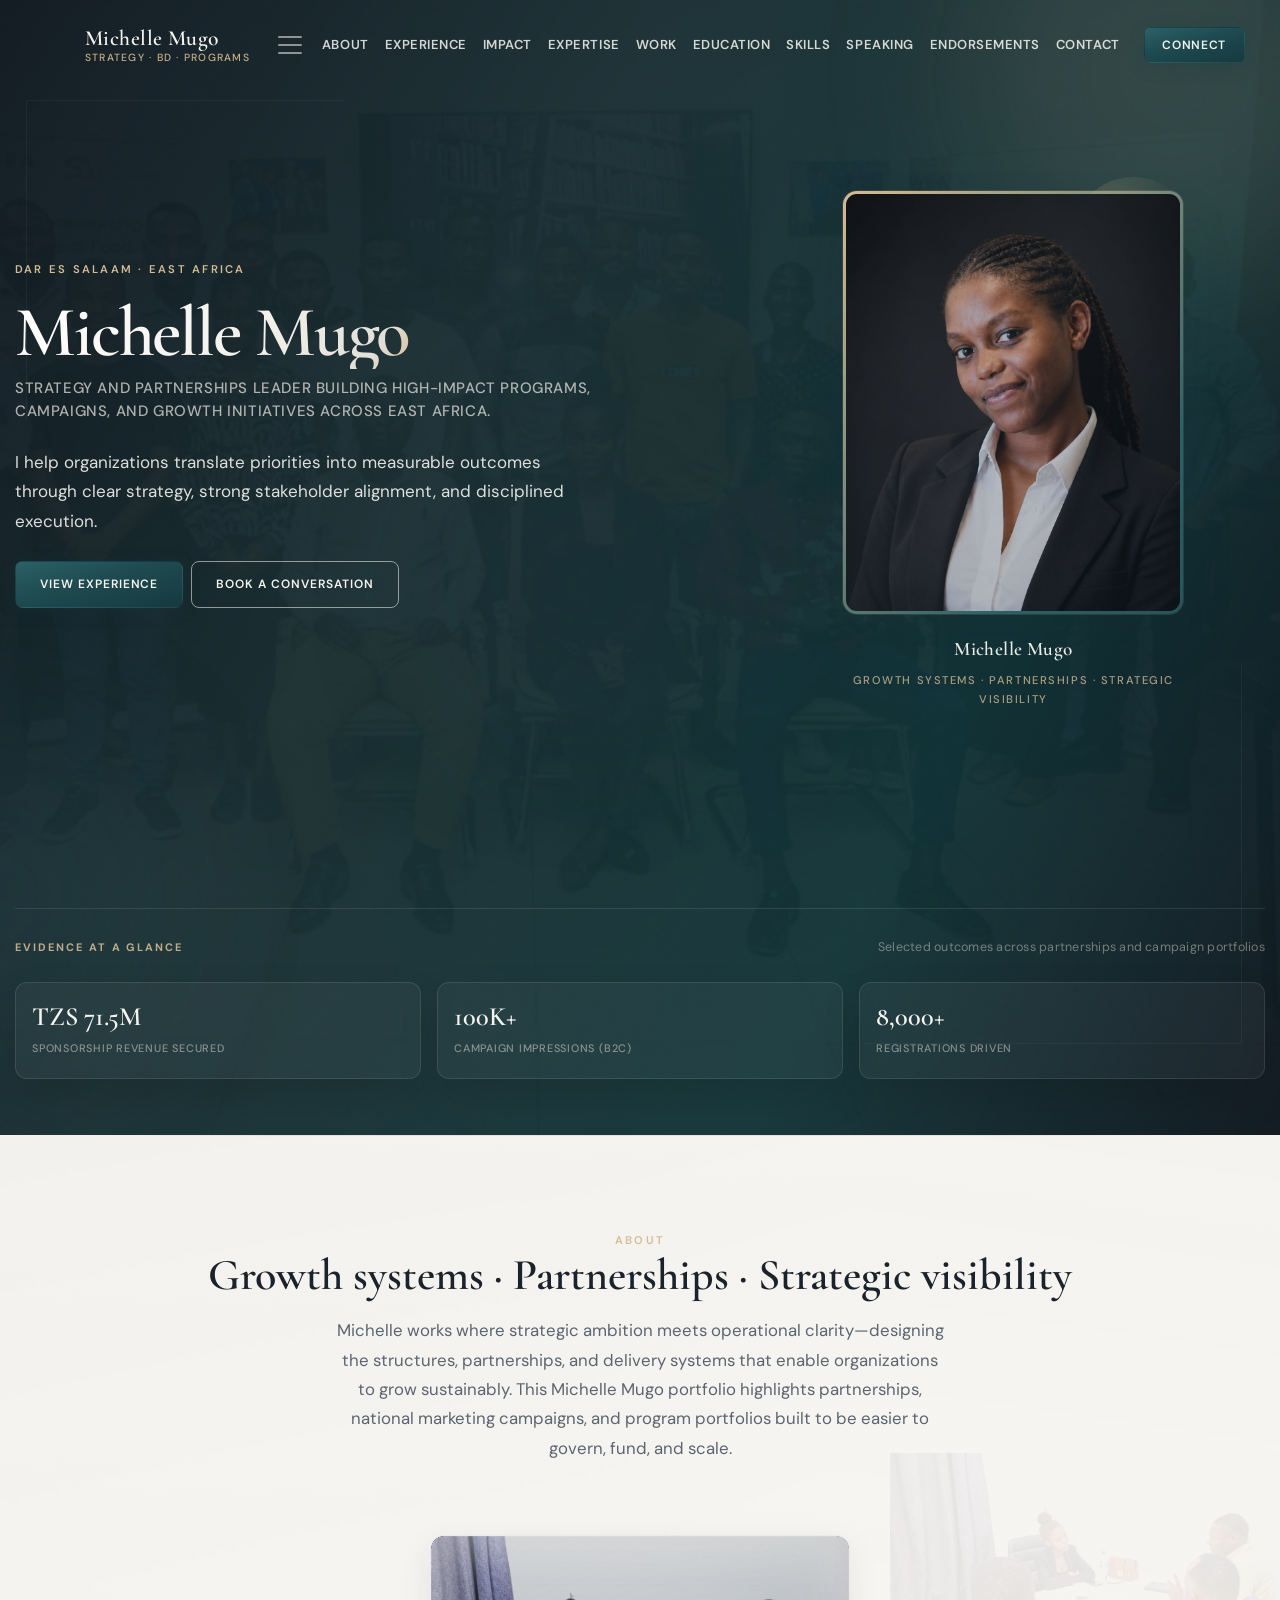
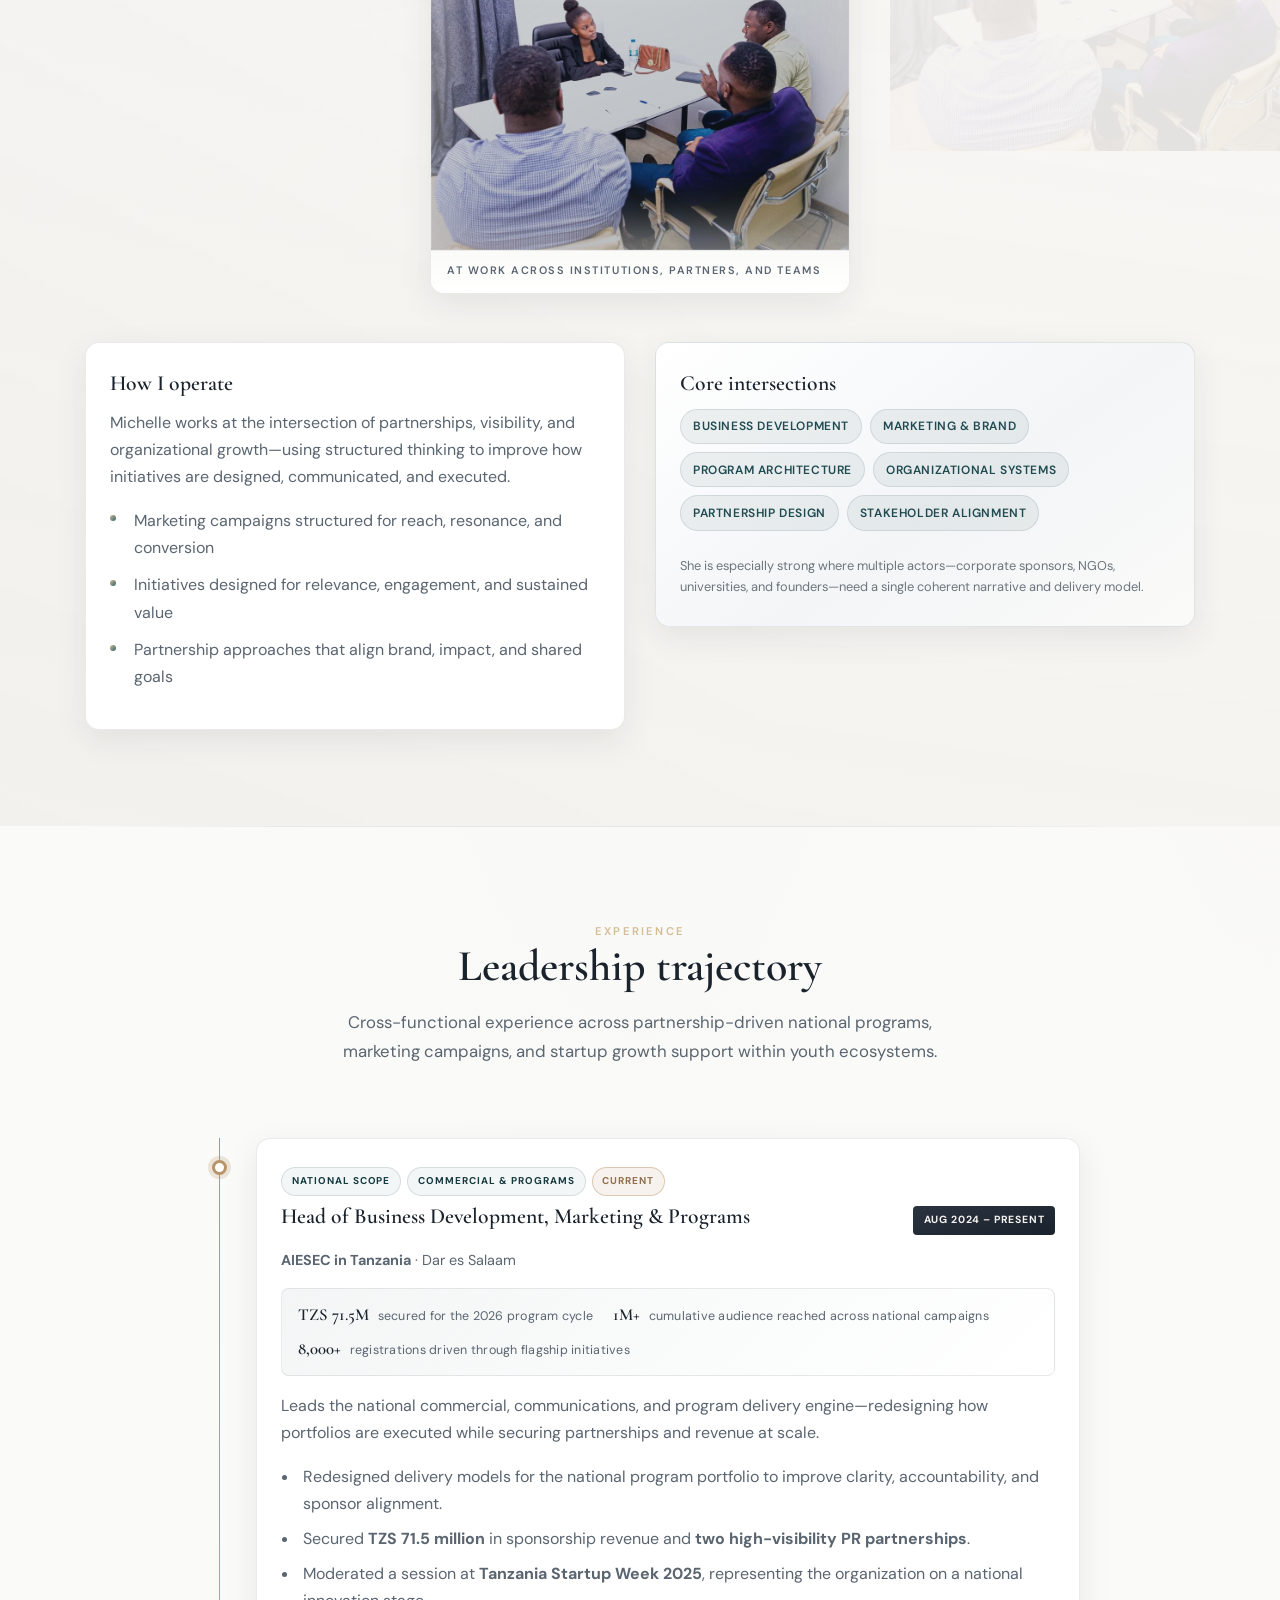
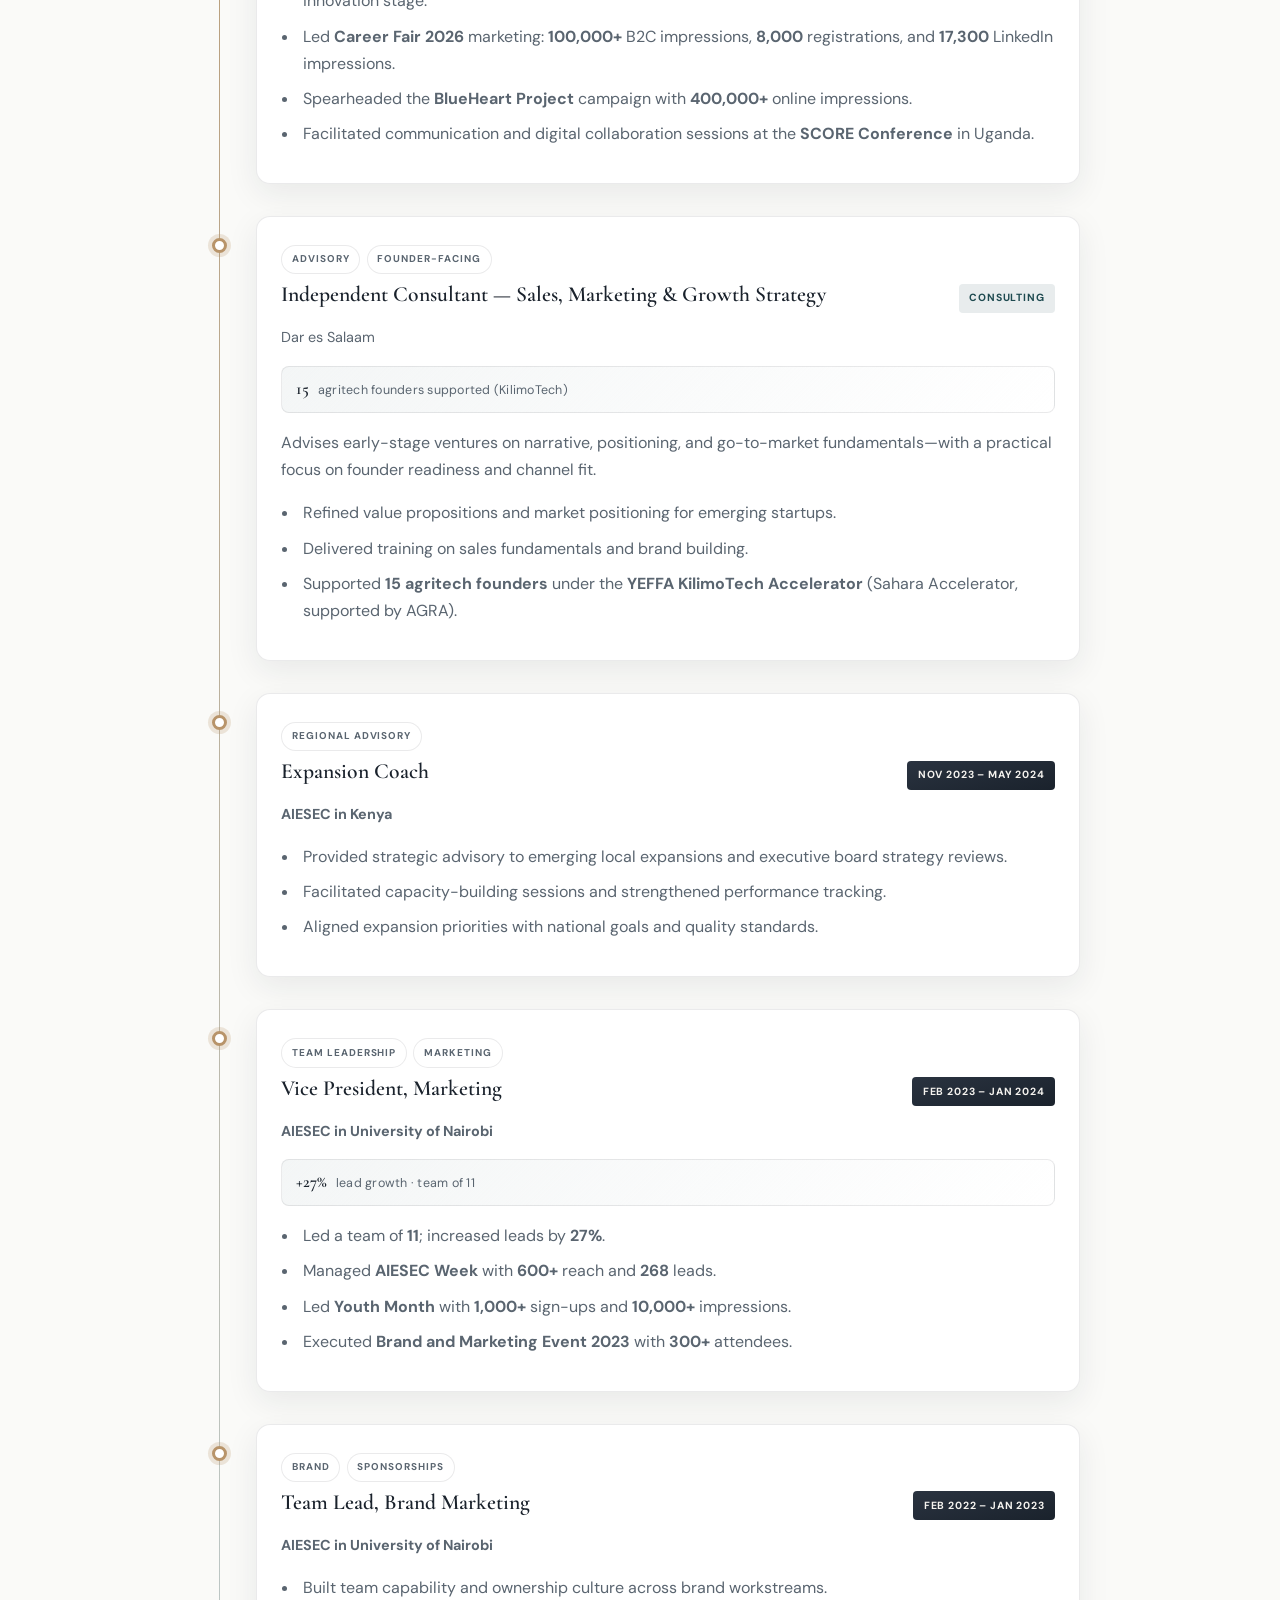
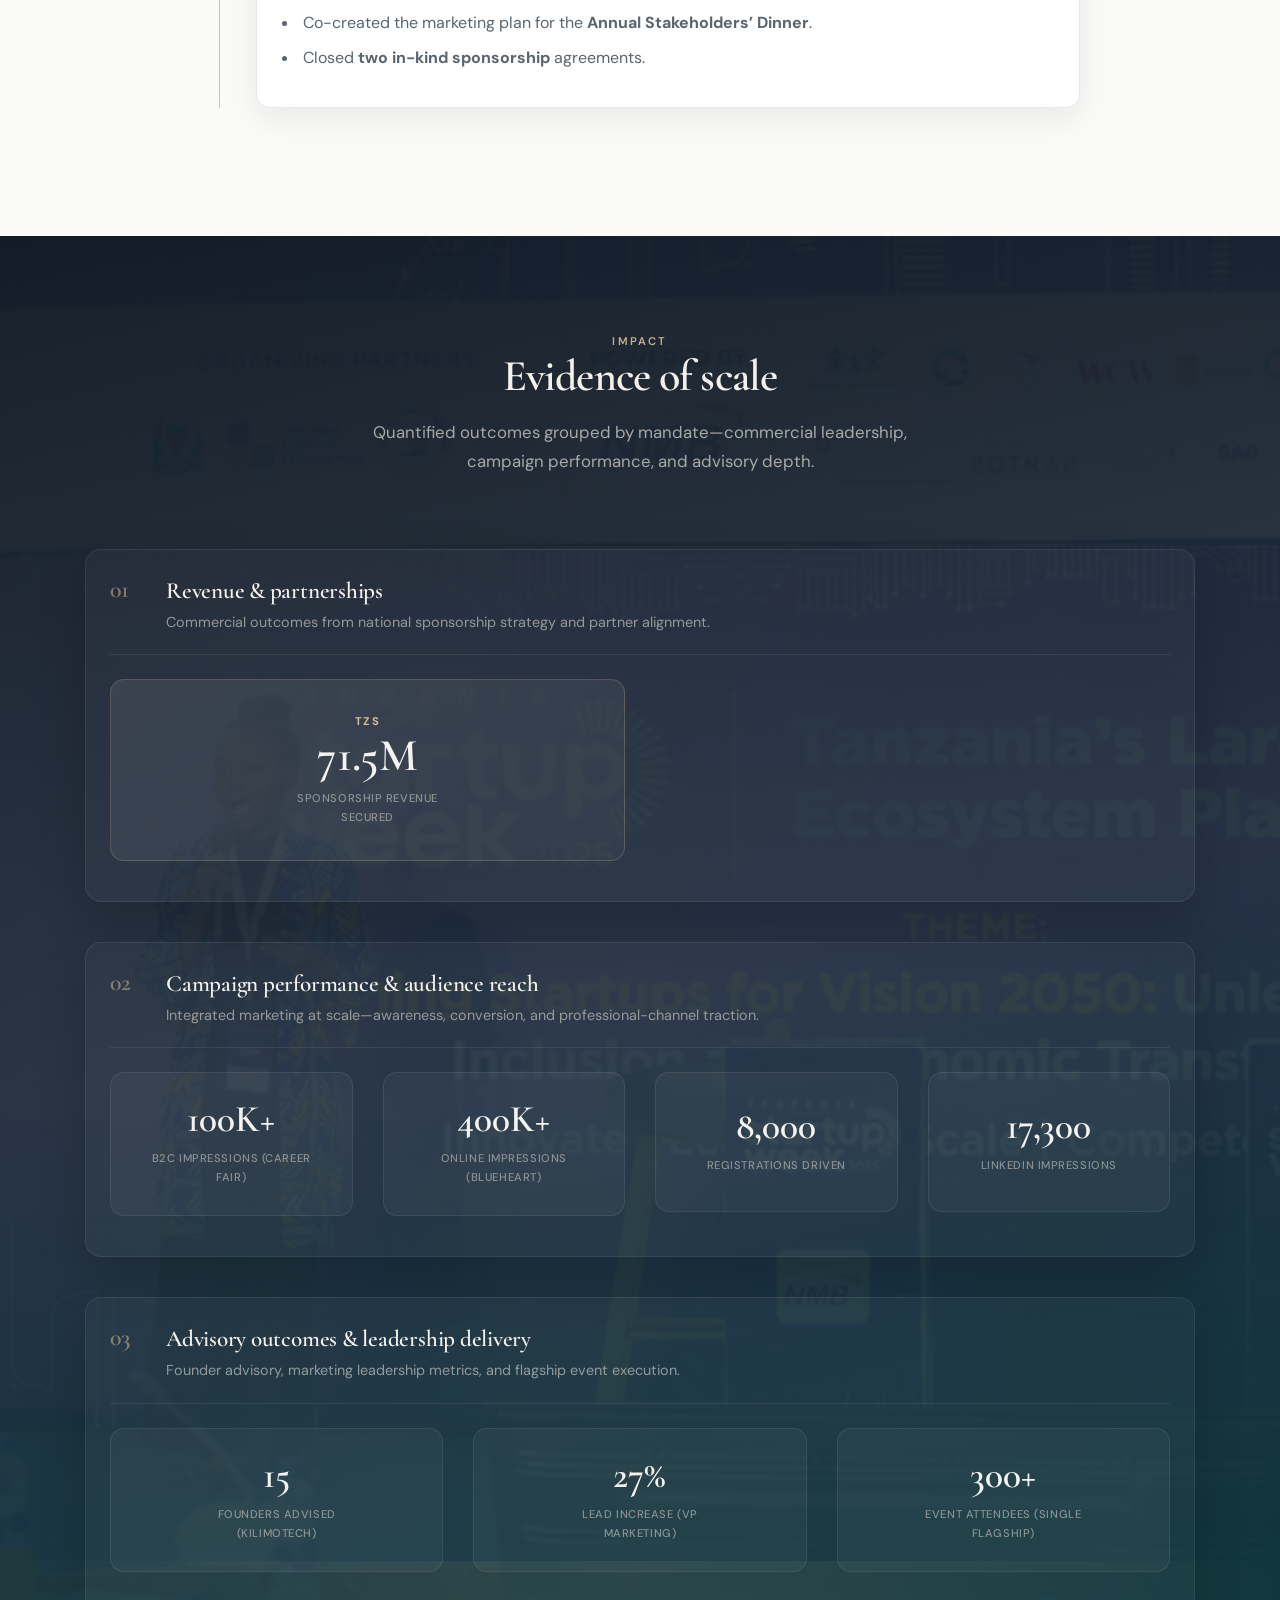
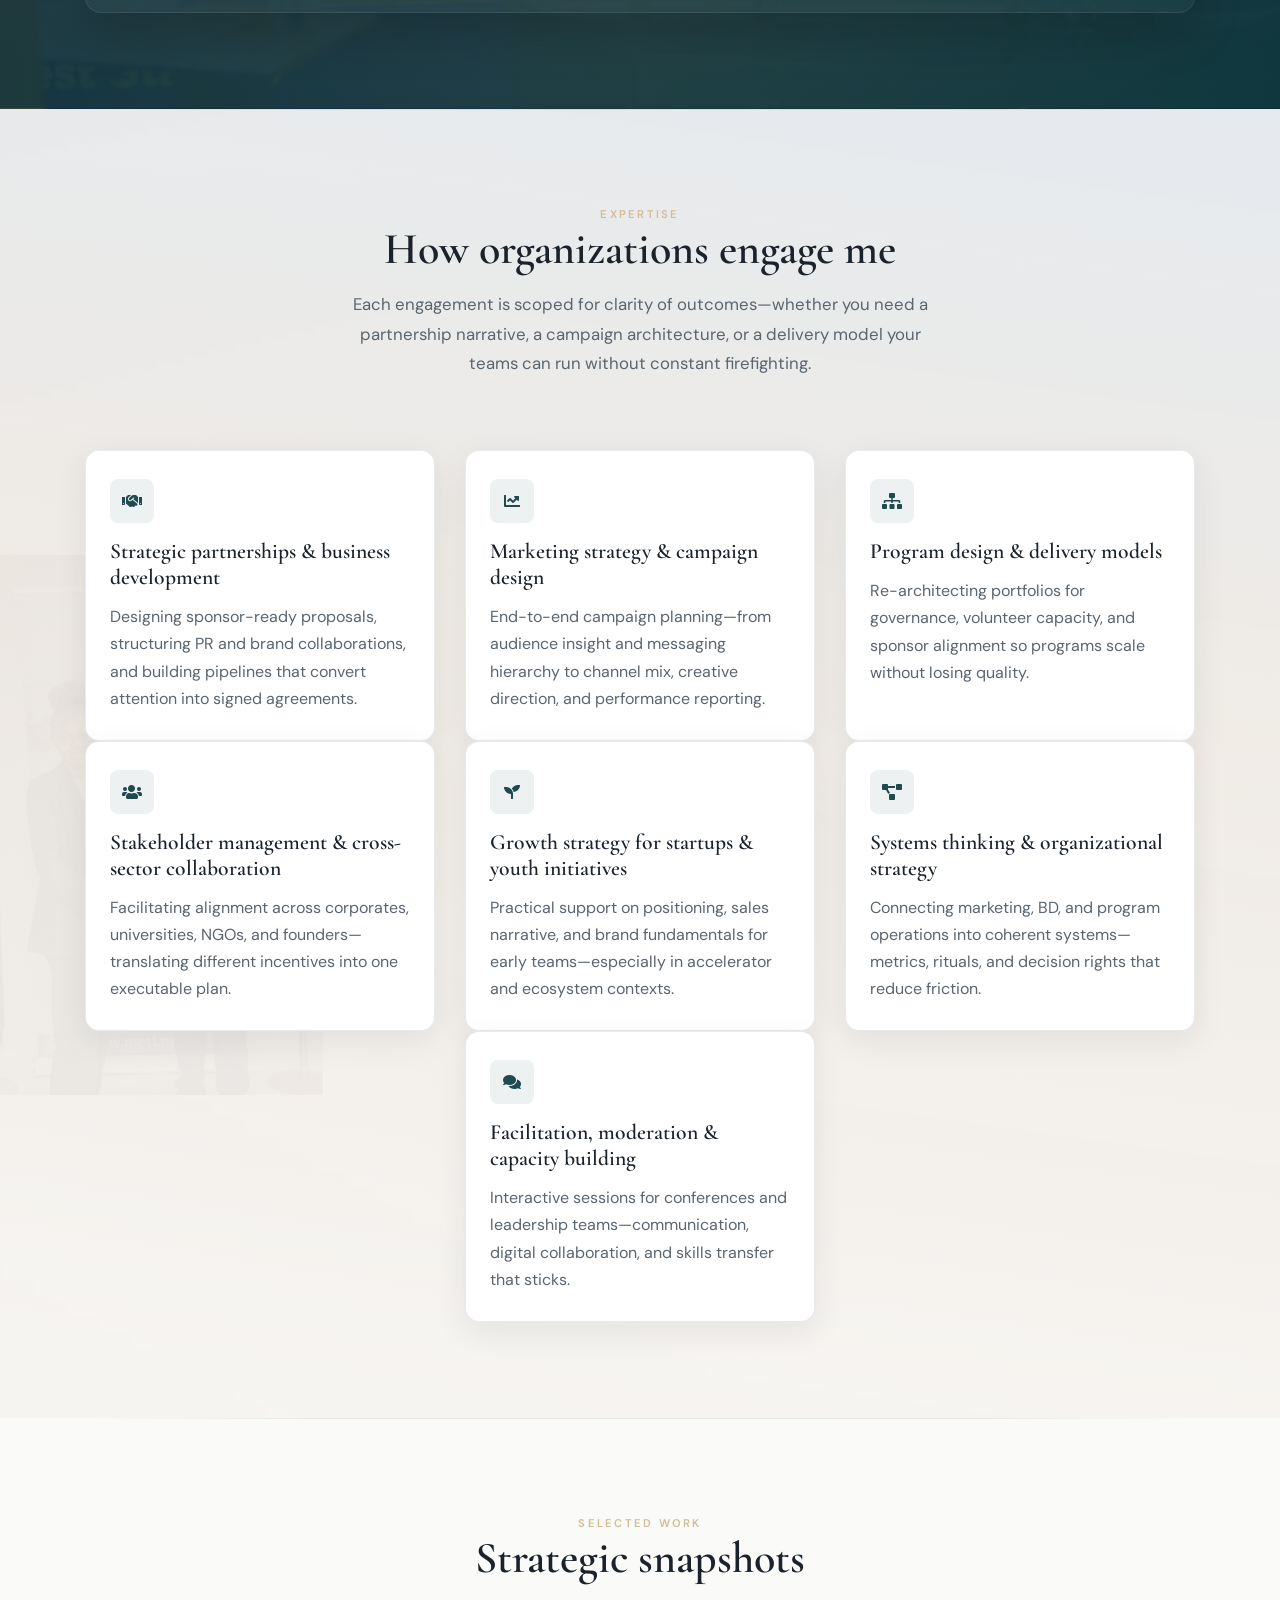
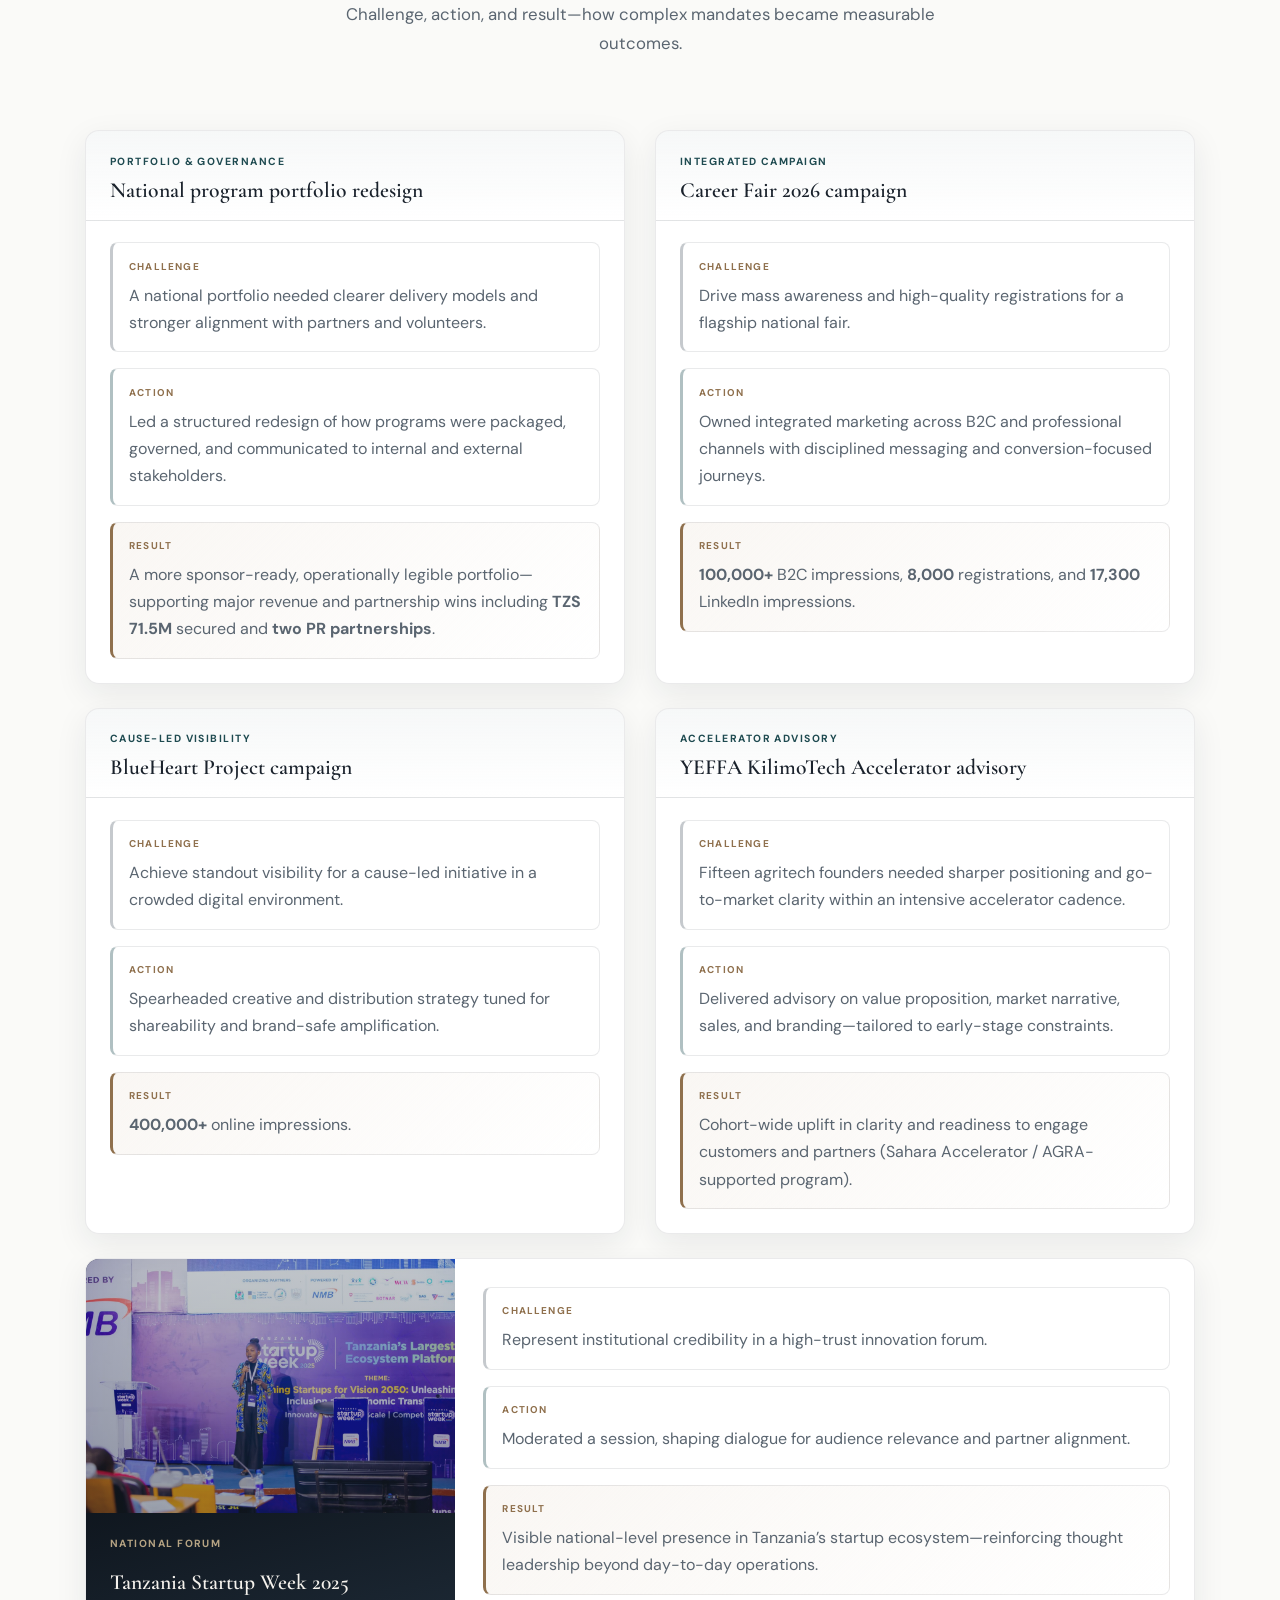
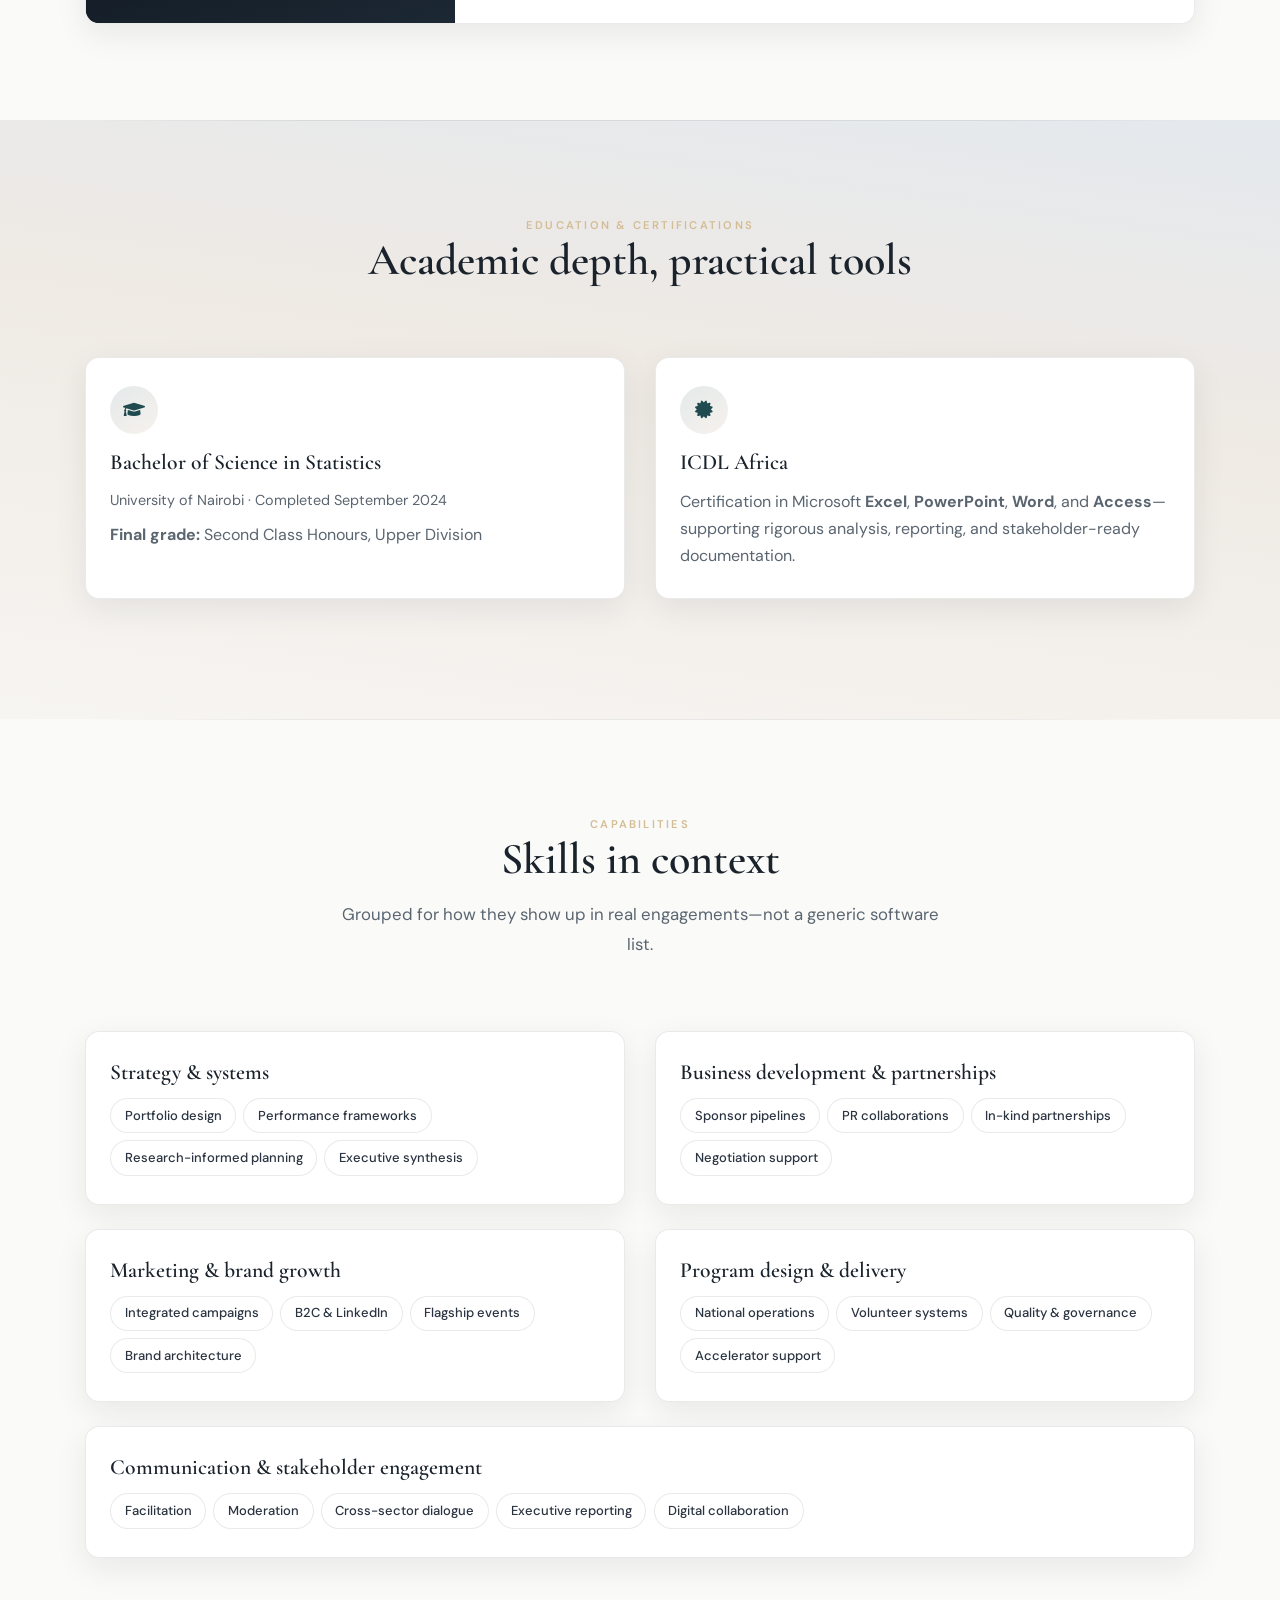
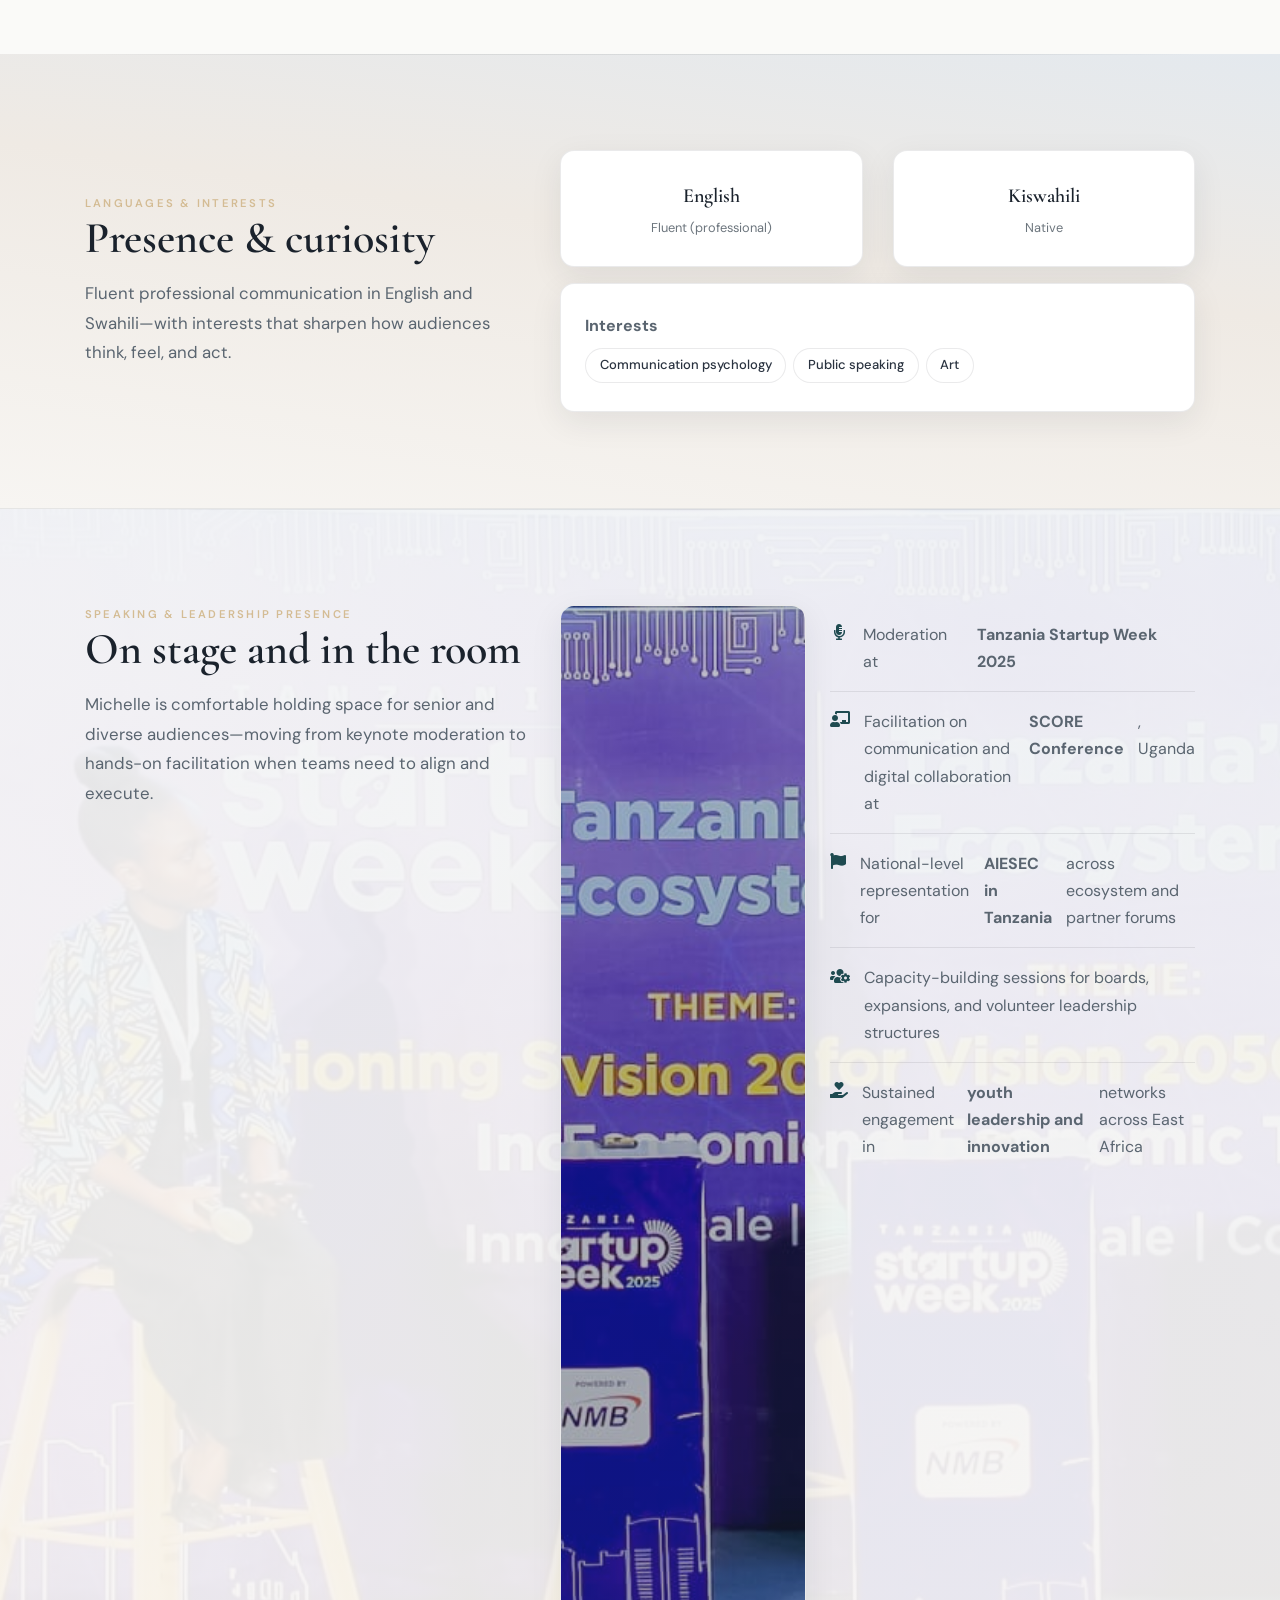
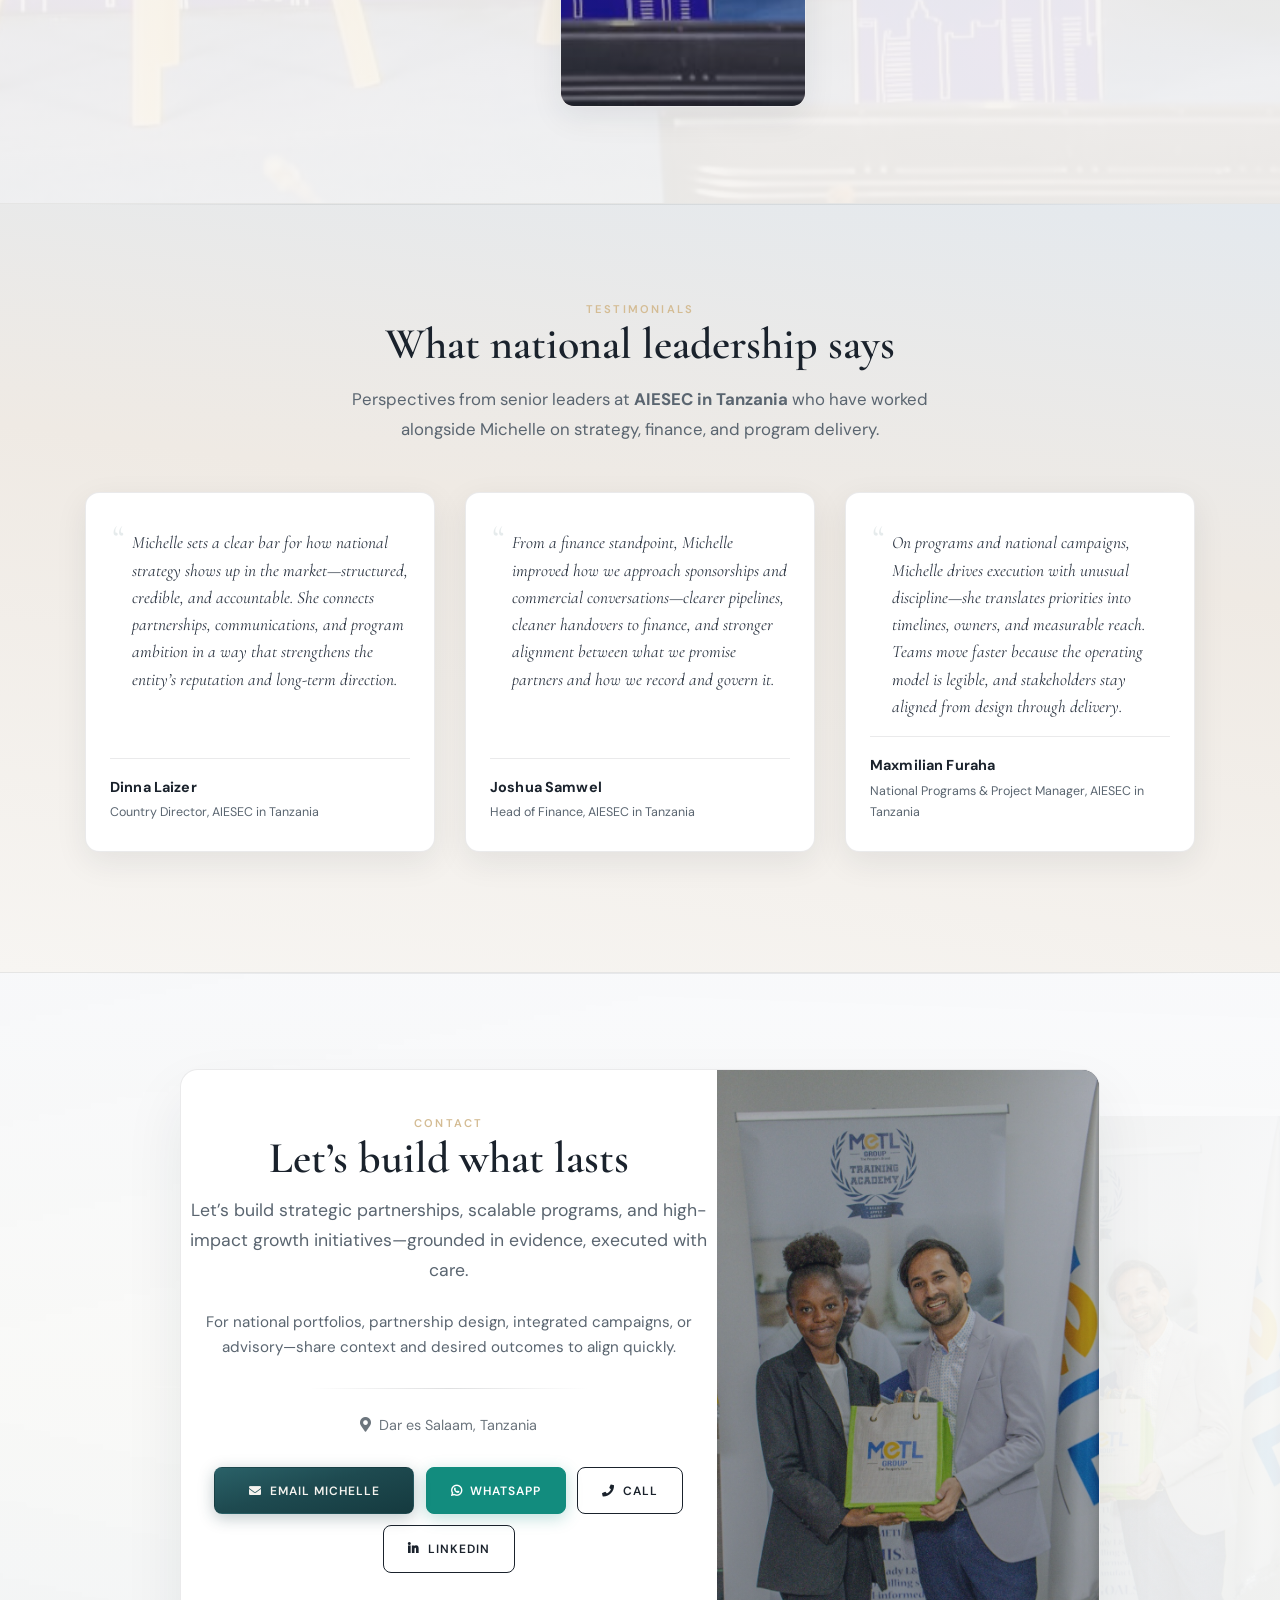
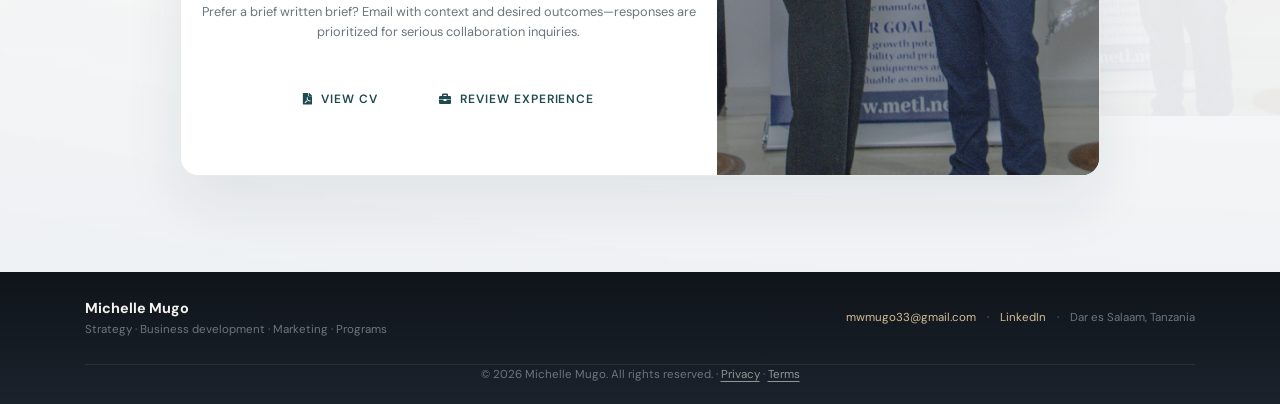
==== index.html @ c3d057e8 "READme" ====
<!DOCTYPE html>
<html lang="en">
<head>
    <meta charset="utf-8">
    <meta name="viewport" content="width=device-width, initial-scale=1, shrink-to-fit=no">
    <meta name="description" content="Michelle Mugo portfolio featuring partnerships, growth systems, and campaign leadership in East Africa, with strategic delivery, visibility, and measurable outcomes.">
    <meta name="keywords" content="Michelle Mugo portfolio, strategic partnerships, growth systems, campaign strategy, program leadership, software developer Africa, web developer portfolio">
    <meta name="author" content="Michelle Mugo">
    <link rel="canonical" href="https://michellemugo.live/">

    <meta property="og:site_name" content="Michelle Mugo Portfolio" />
    <meta property="og:title" content="Home | Michelle Mugo Portfolio" />
    <meta property="og:description" content="Michelle Mugo portfolio featuring partnerships, growth systems, and campaign leadership in East Africa, with strategic delivery, visibility, and measurable outcomes." />
    <meta property="og:image" content="https://michellemugo.live/images/mm1.png" />
    <meta property="og:url" content="https://michellemugo.live/" />
    <meta property="og:type" content="website" />
    <meta name="twitter:card" content="summary_large_image">
    <meta name="twitter:title" content="Home | Michelle Mugo Portfolio">
    <meta name="twitter:description" content="Michelle Mugo portfolio featuring partnerships, growth systems, and campaign leadership in East Africa, with strategic delivery, visibility, and measurable outcomes.">
    <meta name="twitter:image" content="https://michellemugo.live/images/mm1.png">

    <title>Home | Michelle Mugo Portfolio</title>
    <script type="application/ld+json">
        {
            "@context": "https://schema.org",
            "@type": "Person",
            "name": "Michelle Mugo",
            "jobTitle": "Head of Business Development, Marketing and Programs",
            "url": "https://michellemugo.live/",
            "sameAs": [
                "https://www.linkedin.com/in/michelle-mugo/"
            ]
        }
    </script>

    <link rel="preconnect" href="https://fonts.googleapis.com">
    <link rel="preconnect" href="https://fonts.gstatic.com" crossorigin>
    <link href="https://fonts.googleapis.com/css2?family=Cormorant+Garamond:ital,wght@0,500;0,600;0,700;1,500&family=DM+Sans:ital,wght@0,400;0,500;0,600;0,700&display=swap" rel="stylesheet">
    <link href="css/bootstrap.css" rel="stylesheet">
    <link href="css/fontawesome-all.css" rel="stylesheet">
    <link href="css/styles.css" rel="stylesheet">
    <link rel="icon" href="images/mm1.png">
</head>
<body>
    <div class="mm-scroll-progress" aria-hidden="true"><span class="mm-scroll-progress-bar"></span></div>
    <div class="mm-nav-backdrop" id="mmNavBackdrop" aria-hidden="true"></div>

    <nav class="navbar navbar-expand-lg fixed-top mm-navbar navbar-dark" id="mainNav" aria-label="Primary">
        <div class="container">
            <a class="navbar-brand mm-brand text-decoration-none page-scroll" href="#hero">
                <span class="mm-brand-name">Michelle Mugo</span>
                <span class="mm-brand-tag d-none d-md-inline">Strategy · BD · Programs</span>
            </a>
            <button class="navbar-toggler p-0 border-0" type="button" data-toggle="offcanvas" aria-controls="navbarsPortfolio" aria-expanded="false" aria-label="Toggle navigation">
                <span class="navbar-toggler-icon"></span>
            </button>
            <div class="navbar-collapse offcanvas-collapse" id="navbarsPortfolio" role="dialog" aria-modal="false" aria-label="Site menu">
                <ul class="navbar-nav ml-auto align-items-lg-center mm-nav-list">
                    <li class="nav-item"><a class="nav-link page-scroll mm-nav-link" href="#about">About</a></li>
                    <li class="nav-item"><a class="nav-link page-scroll mm-nav-link" href="#experience">Experience</a></li>
                    <li class="nav-item"><a class="nav-link page-scroll mm-nav-link" href="#impact">Impact</a></li>
                    <li class="nav-item"><a class="nav-link page-scroll mm-nav-link" href="#expertise">Expertise</a></li>
                    <li class="nav-item"><a class="nav-link page-scroll mm-nav-link" href="#cases">Work</a></li>
                    <li class="nav-item"><a class="nav-link page-scroll mm-nav-link" href="#education">Education</a></li>
                    <li class="nav-item"><a class="nav-link page-scroll mm-nav-link" href="#skills">Skills</a></li>
                    <li class="nav-item"><a class="nav-link page-scroll mm-nav-link" href="#speaking">Speaking</a></li>
                    <li class="nav-item"><a class="nav-link page-scroll mm-nav-link" href="#testimonials">Endorsements</a></li>
                    <li class="nav-item"><a class="nav-link page-scroll mm-nav-link" href="#contact">Contact</a></li>
                    <li class="nav-item d-none d-lg-block pl-lg-3">
                        <a class="btn mm-btn mm-btn-sm mm-btn-solid page-scroll" href="#contact">Connect</a>
                    </li>
                    <li class="nav-item d-lg-none mm-nav-mobile-cta">
                        <a class="btn mm-btn mm-btn-solid btn-block page-scroll mm-nav-connect-btn" href="#contact">Connect</a>
                    </li>
                </ul>
            </div>
        </div>
    </nav>

    <main>
        <!-- Hero -->
        <header id="hero" class="mm-hero">
            <div class="mm-hero-bg mm-js-hero-parallax" aria-hidden="true"></div>
            <div class="mm-hero-blobs" aria-hidden="true">
                <span class="mm-blob mm-blob-a"></span>
                <span class="mm-blob mm-blob-b"></span>
                <span class="mm-blob mm-blob-c"></span>
            </div>
            <div class="mm-hero-noise" aria-hidden="true"></div>
            <div class="mm-hero-gridline mm-hero-gridline--tl" aria-hidden="true"></div>
            <div class="mm-hero-gridline mm-hero-gridline--br" aria-hidden="true"></div>
            <div class="container position-relative mm-hero-container">
                <div class="row align-items-start align-items-lg-center min-vh-100 mm-hero-row py-4 py-lg-5">
                    <div class="col-lg-7 order-2 order-lg-1 mm-reveal">
                        <div class="mm-hero-copy">
                            <p class="mm-kicker text-uppercase mb-2 mb-md-3">Dar es Salaam · East Africa</p>
                            <h1 class="mm-display mb-2">Michelle Mugo</h1>
                            <p class="mm-hero-role mb-3 mb-md-4">Strategy and partnerships leader building high-impact programs, campaigns, and growth initiatives across East Africa.</p>
                            <p class="mm-lead mb-3 mb-md-4">I help organizations translate priorities into measurable outcomes through clear strategy, strong stakeholder alignment, and disciplined execution.</p>
                            <div class="d-flex flex-wrap mm-hero-cta mb-3 mb-md-4">
                                <a class="btn mm-btn mm-btn-solid page-scroll" href="#experience">View experience</a>
                                <a class="btn mm-btn mm-btn-outline page-scroll" href="#contact">Book a conversation</a>
                            </div>
                        </div>
                    </div>
                    <div class="col-lg-5 order-1 order-lg-2 mb-4 mb-md-5 mb-lg-0 mm-reveal">
                        <div class="mm-profile-shell mx-auto">
                            <div class="mm-profile-card mm-js-tilt">
                                <div class="mm-profile-frame">
                                    <div class="mm-profile-placeholder">
                                        <img class="mm-profile-img" src="images/mm1.png" width="800" height="1000" alt="Michelle Mugo portrait for portfolio homepage" loading="lazy" decoding="async" fetchpriority="high">
                                    </div>
                                </div>
                                <div class="mm-profile-caption">
                                    <span class="mm-profile-caption-name">Michelle Mugo</span>
                                    <span class="mm-profile-caption-meta">Growth systems · Partnerships · Strategic visibility</span>
                                </div>
                            </div>
                        </div>
                    </div>
                </div>
                <div class="mm-hero-ledger mm-reveal pb-4 pb-md-5">
                    <div class="mm-hero-ledger-head">
                        <span class="mm-hero-ledger-kicker">Evidence at a glance</span>
                        <span class="mm-hero-ledger-note mm-hero-ledger-note--short d-md-none">Selected national outcomes</span>
                        <span class="mm-hero-ledger-note d-none d-md-inline">Selected outcomes across partnerships and campaign portfolios</span>
                    </div>
                    <div class="row mm-credibility">
                        <div class="col-12 col-sm-6 col-lg-4 mm-cred-item">
                            <div class="mm-cred-tile">
                                <span class="mm-cred-value">TZS 71.5M</span>
                                <span class="mm-cred-label">Sponsorship revenue secured</span>
                            </div>
                        </div>
                        <div class="col-12 col-sm-6 col-lg-4 mm-cred-item">
                            <div class="mm-cred-tile">
                                <span class="mm-cred-value">100K+</span>
                                <span class="mm-cred-label">Campaign impressions (B2C)</span>
                            </div>
                        </div>
                        <div class="col-12 col-sm-6 col-lg-4 mm-cred-item">
                            <div class="mm-cred-tile">
                                <span class="mm-cred-value">8,000+</span>
                                <span class="mm-cred-label">Registrations driven</span>
                            </div>
                        </div>
                    </div>
                </div>
            </div>
        </header>

        <!-- About -->
        <section id="about" class="mm-section mm-section-alt" aria-labelledby="about-heading">
            <div class="container">
                <div class="row justify-content-center">
                    <div class="col-lg-10 text-center mm-section-head mm-reveal">
                        <p class="mm-kicker">About</p>
                        <h2 id="about-heading" class="mm-heading">Growth systems · Partnerships · Strategic visibility</h2>
                        <p class="mm-subhead mx-auto">Michelle works where strategic ambition meets operational clarity—designing the structures, partnerships, and delivery systems that enable organizations to grow sustainably. This Michelle Mugo portfolio highlights partnerships, national marketing campaigns, and program portfolios built to be easier to govern, fund, and scale.</p>
                    </div>
                </div>
                <div class="row justify-content-center mt-4 mt-lg-5 mm-reveal">
                    <div class="col-lg-10">
                        <figure class="mm-about-photo mm-card">
                            <div class="mm-about-photo-inner">
                                <img class="mm-about-photo-img" src="images/2.jpeg" width="900" height="675" alt="Michelle Mugo in a professional setting" loading="lazy" decoding="async">
                            </div>
                            <figcaption class="mm-about-photo-cap">At work across institutions, partners, and teams</figcaption>
                        </figure>
                    </div>
                </div>
                <div class="row mt-5 align-items-start mm-stagger">
                    <div class="col-lg-6 mm-reveal">
                        <div class="mm-card mm-card-pad h-100">
                            <h3 class="mm-h3">How I operate</h3>
                            <p class="mb-3">Michelle works at the intersection of partnerships, visibility, and organizational growth—using structured thinking to improve how initiatives are designed, communicated, and executed.</p>
                            <ul class="mm-list-check list-unstyled mb-0">
                                <li>Marketing campaigns structured for reach, resonance, and conversion</li>
                                <li>Initiatives designed for relevance, engagement, and sustained value</li>
                                <li>Partnership approaches that align brand, impact, and shared goals</li>
                            </ul>
                        </div>
                    </div>
                    <div class="col-lg-6 mm-reveal">
                        <div class="mm-card mm-card-pad h-100 mm-card-accent">
                            <h3 class="mm-h3">Core intersections</h3>
                            <div class="mm-pill-grid">
                                <span class="mm-pill">Business development</span>
                                <span class="mm-pill">Marketing &amp; brand</span>
                                <span class="mm-pill">Program architecture</span>
                                <span class="mm-pill">Organizational systems</span>
                                <span class="mm-pill">Partnership design</span>
                                <span class="mm-pill">Stakeholder alignment</span>
                            </div>
                            <p class="mb-0 mt-4 small text-muted">She is especially strong where multiple actors—corporate sponsors, NGOs, universities, and founders—need a single coherent narrative and delivery model.</p>
                        </div>
                    </div>
                </div>
            </div>
        </section>

        <!-- Experience -->
        <section id="experience" class="mm-section" aria-labelledby="exp-heading">
            <div class="container">
                <div class="row justify-content-center">
                    <div class="col-lg-10 text-center mm-section-head mm-reveal">
                        <p class="mm-kicker">Experience</p>
                        <h2 id="exp-heading" class="mm-heading">Leadership trajectory</h2>
                        <p class="mm-subhead mx-auto">Cross-functional experience across partnership-driven national programs, marketing campaigns, and startup growth support within youth ecosystems.</p>
                    </div>
                </div>
                <div class="mm-timeline mm-stagger mm-timeline-stagger mt-5">
                    <article class="mm-timeline-item mm-reveal">
                        <div class="mm-timeline-marker" aria-hidden="true"></div>
                        <div class="mm-timeline-card mm-card mm-card-pad mm-card-shine mm-js-tilt-card">
                            <div class="mm-role-tags mb-2">
                                <span class="mm-role-tag">National scope</span>
                                <span class="mm-role-tag">Commercial &amp; programs</span>
                                <span class="mm-role-tag mm-role-tag--accent">Current</span>
                            </div>
                            <div class="d-flex flex-wrap justify-content-between align-items-baseline mm-flex-gaps mb-2">
                                <h3 class="mm-h3 mb-0">Head of Business Development, Marketing &amp; Programs</h3>
                                <span class="mm-badge">Aug 2024 – Present</span>
                            </div>
                            <p class="mm-role-meta mb-3"><strong>AIESEC in Tanzania</strong> · Dar es Salaam</p>
                            <ul class="list-unstyled mm-outcome-strip mb-3" aria-label="Highlighted outcomes for this role">
                                <li><span class="mm-outcome-strip-val">TZS 71.5M</span> <span class="mm-outcome-strip-lbl">secured for the 2026 program cycle</span></li>
                                <li><span class="mm-outcome-strip-val">1M+</span> <span class="mm-outcome-strip-lbl">cumulative audience reached across national campaigns</span></li>
                                <li><span class="mm-outcome-strip-val">8,000+</span> <span class="mm-outcome-strip-lbl">registrations driven through flagship initiatives</span></li>
                            </ul>
                            <p class="mb-3">Leads the national commercial, communications, and program delivery engine—redesigning how portfolios are executed while securing partnerships and revenue at scale.</p>
                            <ul class="mm-list mb-0">
                                <li>Redesigned delivery models for the national program portfolio to improve clarity, accountability, and sponsor alignment.</li>
                                <li>Secured <strong>TZS 71.5 million</strong> in sponsorship revenue and <strong>two high-visibility PR partnerships</strong>.</li>
                                <li>Moderated a session at <strong>Tanzania Startup Week 2025</strong>, representing the organization on a national innovation stage.</li>
                                <li>Led <strong>Career Fair 2026</strong> marketing: <strong>100,000+</strong> B2C impressions, <strong>8,000</strong> registrations, and <strong>17,300</strong> LinkedIn impressions.</li>
                                <li>Spearheaded the <strong>BlueHeart Project</strong> campaign with <strong>400,000+</strong> online impressions.</li>
                                <li>Facilitated communication and digital collaboration sessions at the <strong>SCORE Conference</strong> in Uganda.</li>
                            </ul>
                        </div>
                    </article>
                    <article class="mm-timeline-item mm-reveal">
                        <div class="mm-timeline-marker" aria-hidden="true"></div>
                        <div class="mm-timeline-card mm-card mm-card-pad mm-card-shine mm-js-tilt-card">
                            <div class="mm-role-tags mb-2">
                                <span class="mm-role-tag mm-role-tag--soft">Advisory</span>
                                <span class="mm-role-tag mm-role-tag--soft">Founder-facing</span>
                            </div>
                            <div class="d-flex flex-wrap justify-content-between align-items-baseline mm-flex-gaps mb-2">
                                <h3 class="mm-h3 mb-0">Independent Consultant — Sales, Marketing &amp; Growth Strategy</h3>
                                <span class="mm-badge mm-badge-soft">Consulting</span>
                            </div>
                            <p class="mm-role-meta mb-3">Dar es Salaam</p>
                            <ul class="list-unstyled mm-outcome-strip mm-outcome-strip--compact mb-3" aria-label="Highlighted outcomes for this role">
                                <li><span class="mm-outcome-strip-val">15</span> <span class="mm-outcome-strip-lbl">agritech founders supported (KilimoTech)</span></li>
                            </ul>
                            <p class="mb-3">Advises early-stage ventures on narrative, positioning, and go-to-market fundamentals—with a practical focus on founder readiness and channel fit.</p>
                            <ul class="mm-list mb-0">
                                <li>Refined value propositions and market positioning for emerging startups.</li>
                                <li>Delivered training on sales fundamentals and brand building.</li>
                                <li>Supported <strong>15 agritech founders</strong> under the <strong>YEFFA KilimoTech Accelerator</strong> (Sahara Accelerator, supported by AGRA).</li>
                            </ul>
                        </div>
                    </article>
                    <article class="mm-timeline-item mm-reveal">
                        <div class="mm-timeline-marker" aria-hidden="true"></div>
                        <div class="mm-timeline-card mm-card mm-card-pad mm-card-shine mm-js-tilt-card">
                            <div class="mm-role-tags mb-2">
                                <span class="mm-role-tag mm-role-tag--soft">Regional advisory</span>
                            </div>
                            <div class="d-flex flex-wrap justify-content-between align-items-baseline mm-flex-gaps mb-2">
                                <h3 class="mm-h3 mb-0">Expansion Coach</h3>
                                <span class="mm-badge">Nov 2023 – May 2024</span>
                            </div>
                            <p class="mm-role-meta mb-3"><strong>AIESEC in Kenya</strong></p>
                            <ul class="mm-list mb-0">
                                <li>Provided strategic advisory to emerging local expansions and executive board strategy reviews.</li>
                                <li>Facilitated capacity-building sessions and strengthened performance tracking.</li>
                                <li>Aligned expansion priorities with national goals and quality standards.</li>
                            </ul>
                        </div>
                    </article>
                    <article class="mm-timeline-item mm-reveal">
                        <div class="mm-timeline-marker" aria-hidden="true"></div>
                        <div class="mm-timeline-card mm-card mm-card-pad mm-card-shine mm-js-tilt-card">
                            <div class="mm-role-tags mb-2">
                                <span class="mm-role-tag mm-role-tag--soft">Team leadership</span>
                                <span class="mm-role-tag mm-role-tag--soft">Marketing</span>
                            </div>
                            <div class="d-flex flex-wrap justify-content-between align-items-baseline mm-flex-gaps mb-2">
                                <h3 class="mm-h3 mb-0">Vice President, Marketing</h3>
                                <span class="mm-badge">Feb 2023 – Jan 2024</span>
                            </div>
                            <p class="mm-role-meta mb-3"><strong>AIESEC in University of Nairobi</strong></p>
                            <ul class="list-unstyled mm-outcome-strip mm-outcome-strip--compact mb-3" aria-label="Highlighted outcomes for this role">
                                <li><span class="mm-outcome-strip-val">+27%</span> <span class="mm-outcome-strip-lbl">lead growth · team of 11</span></li>
                            </ul>
                            <ul class="mm-list mb-0">
                                <li>Led a team of <strong>11</strong>; increased leads by <strong>27%</strong>.</li>
                                <li>Managed <strong>AIESEC Week</strong> with <strong>600+</strong> reach and <strong>268</strong> leads.</li>
                                <li>Led <strong>Youth Month</strong> with <strong>1,000+</strong> sign-ups and <strong>10,000+</strong> impressions.</li>
                                <li>Executed <strong>Brand and Marketing Event 2023</strong> with <strong>300+</strong> attendees.</li>
                            </ul>
                        </div>
                    </article>
                    <article class="mm-timeline-item mm-reveal">
                        <div class="mm-timeline-marker" aria-hidden="true"></div>
                        <div class="mm-timeline-card mm-card mm-card-pad mm-card-shine mm-js-tilt-card">
                            <div class="mm-role-tags mb-2">
                                <span class="mm-role-tag mm-role-tag--soft">Brand</span>
                                <span class="mm-role-tag mm-role-tag--soft">Sponsorships</span>
                            </div>
                            <div class="d-flex flex-wrap justify-content-between align-items-baseline mm-flex-gaps mb-2">
                                <h3 class="mm-h3 mb-0">Team Lead, Brand Marketing</h3>
                                <span class="mm-badge">Feb 2022 – Jan 2023</span>
                            </div>
                            <p class="mm-role-meta mb-3"><strong>AIESEC in University of Nairobi</strong></p>
                            <ul class="mm-list mb-0">
                                <li>Built team capability and ownership culture across brand workstreams.</li>
                                <li>Co-created the marketing plan for the <strong>Annual Stakeholders’ Dinner</strong>.</li>
                                <li>Closed <strong>two in-kind sponsorship</strong> agreements.</li>
                            </ul>
                        </div>
                    </article>
                </div>
            </div>
        </section>

        <!-- Impact -->
        <section id="impact" class="mm-section mm-section-dark mm-section-impact" aria-labelledby="impact-heading">
            <div class="container">
                <div class="row justify-content-center">
                    <div class="col-lg-9 text-center mm-section-head mm-reveal">
                        <p class="mm-kicker mm-kicker-on-dark">Impact</p>
                        <h2 id="impact-heading" class="mm-heading text-white">Evidence of scale</h2>
                        <p class="mm-subhead mm-subhead-on-dark mx-auto">Quantified outcomes grouped by mandate—commercial leadership, campaign performance, and advisory depth.</p>
                    </div>
                </div>
                <div class="mm-impact-dashboard mt-5">
                    <div class="mm-impact-band mm-reveal">
                        <div class="mm-impact-band-head">
                            <span class="mm-impact-band-index">01</span>
                            <div>
                                <h3 class="mm-impact-band-title">Revenue &amp; partnerships</h3>
                                <p class="mm-impact-band-desc mb-0">Commercial outcomes from national sponsorship strategy and partner alignment.</p>
                            </div>
                        </div>
                        <div class="row mm-stagger mm-stagger-stats">
                            <div class="col-md-6 mm-reveal">
                                <div class="mm-stat-card mm-stat-card--hero">
                                    <span class="mm-stat-prefix">TZS</span>
                                    <span class="mm-stat-num counter" data-target="71.5" data-decimals="1" data-suffix="M">0</span>
                                    <span class="mm-stat-label">Sponsorship revenue secured</span>
                                </div>
                            </div>
                        </div>
                    </div>
                    <div class="mm-impact-band mm-reveal">
                        <div class="mm-impact-band-head">
                            <span class="mm-impact-band-index">02</span>
                            <div>
                                <h3 class="mm-impact-band-title">Campaign performance &amp; audience reach</h3>
                                <p class="mm-impact-band-desc mb-0">Integrated marketing at scale—awareness, conversion, and professional-channel traction.</p>
                            </div>
                        </div>
                        <div class="row mm-stagger mm-stagger-stats">
                            <div class="col-6 col-lg-3 mm-reveal">
                                <div class="mm-stat-card">
                                    <span class="mm-stat-num counter" data-target="100" data-decimals="0" data-suffix="K+">0</span>
                                    <span class="mm-stat-label">B2C impressions (Career Fair)</span>
                                </div>
                            </div>
                            <div class="col-6 col-lg-3 mm-reveal">
                                <div class="mm-stat-card">
                                    <span class="mm-stat-num counter" data-target="400" data-decimals="0" data-suffix="K+">0</span>
                                    <span class="mm-stat-label">Online impressions (BlueHeart)</span>
                                </div>
                            </div>
                            <div class="col-6 col-lg-3 mm-reveal">
                                <div class="mm-stat-card">
                                    <span class="mm-stat-num counter" data-target="8000" data-decimals="0" data-suffix="">0</span>
                                    <span class="mm-stat-label">Registrations driven</span>
                                </div>
                            </div>
                            <div class="col-6 col-lg-3 mm-reveal">
                                <div class="mm-stat-card">
                                    <span class="mm-stat-num counter" data-target="17300" data-decimals="0" data-suffix="">0</span>
                                    <span class="mm-stat-label">LinkedIn impressions</span>
                                </div>
                            </div>
                        </div>
                    </div>
                    <div class="mm-impact-band mm-reveal">
                        <div class="mm-impact-band-head">
                            <span class="mm-impact-band-index">03</span>
                            <div>
                                <h3 class="mm-impact-band-title">Advisory outcomes &amp; leadership delivery</h3>
                                <p class="mm-impact-band-desc mb-0">Founder advisory, marketing leadership metrics, and flagship event execution.</p>
                            </div>
                        </div>
                        <div class="row mm-stagger mm-stagger-stats">
                            <div class="col-6 col-md-4 mm-reveal">
                                <div class="mm-stat-card">
                                    <span class="mm-stat-num counter" data-target="15" data-decimals="0" data-suffix="">0</span>
                                    <span class="mm-stat-label">Founders advised (KilimoTech)</span>
                                </div>
                            </div>
                            <div class="col-6 col-md-4 mm-reveal">
                                <div class="mm-stat-card">
                                    <span class="mm-stat-num counter" data-target="27" data-decimals="0" data-suffix="%">0</span>
                                    <span class="mm-stat-label">Lead increase (VP Marketing)</span>
                                </div>
                            </div>
                            <div class="col-6 col-md-4 mm-reveal">
                                <div class="mm-stat-card">
                                    <span class="mm-stat-num counter" data-target="300" data-decimals="0" data-suffix="+">0</span>
                                    <span class="mm-stat-label">Event attendees (single flagship)</span>
                                </div>
                            </div>
                        </div>
                    </div>
                </div>
            </div>
        </section>

        <!-- Expertise -->
        <section id="expertise" class="mm-section mm-section-alt" aria-labelledby="expertise-heading">
            <div class="container">
                <div class="row justify-content-center">
                    <div class="col-lg-10 text-center mm-section-head mm-reveal">
                        <p class="mm-kicker">Expertise</p>
                        <h2 id="expertise-heading" class="mm-heading">How organizations engage me</h2>
                        <p class="mm-subhead mx-auto">Each engagement is scoped for clarity of outcomes—whether you need a partnership narrative, a campaign architecture, or a delivery model your teams can run without constant firefighting.</p>
                    </div>
                </div>
                <div class="row mt-5 mm-stagger">
                    <div class="col-md-6 col-lg-4 mm-reveal">
                        <div class="mm-service-card mm-card mm-card-pad mm-card-shine mm-js-tilt-card h-100">
                            <div class="mm-service-icon"><i class="fas fa-handshake" aria-hidden="true"></i></div>
                            <h3 class="mm-h3">Strategic partnerships &amp; business development</h3>
                            <p class="mb-0">Designing sponsor-ready proposals, structuring PR and brand collaborations, and building pipelines that convert attention into signed agreements.</p>
                        </div>
                    </div>
                    <div class="col-md-6 col-lg-4 mm-reveal">
                        <div class="mm-service-card mm-card mm-card-pad mm-card-shine mm-js-tilt-card h-100">
                            <div class="mm-service-icon"><i class="fas fa-chart-line" aria-hidden="true"></i></div>
                            <h3 class="mm-h3">Marketing strategy &amp; campaign design</h3>
                            <p class="mb-0">End-to-end campaign planning—from audience insight and messaging hierarchy to channel mix, creative direction, and performance reporting.</p>
                        </div>
                    </div>
                    <div class="col-md-6 col-lg-4 mm-reveal">
                        <div class="mm-service-card mm-card mm-card-pad mm-card-shine mm-js-tilt-card h-100">
                            <div class="mm-service-icon"><i class="fas fa-sitemap" aria-hidden="true"></i></div>
                            <h3 class="mm-h3">Program design &amp; delivery models</h3>
                            <p class="mb-0">Re-architecting portfolios for governance, volunteer capacity, and sponsor alignment so programs scale without losing quality.</p>
                        </div>
                    </div>
                    <div class="col-md-6 col-lg-4 mm-reveal">
                        <div class="mm-service-card mm-card mm-card-pad mm-card-shine mm-js-tilt-card h-100">
                            <div class="mm-service-icon"><i class="fas fa-users" aria-hidden="true"></i></div>
                            <h3 class="mm-h3">Stakeholder management &amp; cross-sector collaboration</h3>
                            <p class="mb-0">Facilitating alignment across corporates, universities, NGOs, and founders—translating different incentives into one executable plan.</p>
                        </div>
                    </div>
                    <div class="col-md-6 col-lg-4 mm-reveal">
                        <div class="mm-service-card mm-card mm-card-pad mm-card-shine mm-js-tilt-card h-100">
                            <div class="mm-service-icon"><i class="fas fa-seedling" aria-hidden="true"></i></div>
                            <h3 class="mm-h3">Growth strategy for startups &amp; youth initiatives</h3>
                            <p class="mb-0">Practical support on positioning, sales narrative, and brand fundamentals for early teams—especially in accelerator and ecosystem contexts.</p>
                        </div>
                    </div>
                    <div class="col-md-6 col-lg-4 mm-reveal">
                        <div class="mm-service-card mm-card mm-card-pad mm-card-shine mm-js-tilt-card h-100">
                            <div class="mm-service-icon"><i class="fas fa-project-diagram" aria-hidden="true"></i></div>
                            <h3 class="mm-h3">Systems thinking &amp; organizational strategy</h3>
                            <p class="mb-0">Connecting marketing, BD, and program operations into coherent systems—metrics, rituals, and decision rights that reduce friction.</p>
                        </div>
                    </div>
                    <div class="col-md-6 col-lg-4 mm-reveal offset-md-3 offset-lg-4">
                        <div class="mm-service-card mm-card mm-card-pad mm-card-shine mm-js-tilt-card h-100">
                            <div class="mm-service-icon"><i class="fas fa-comments" aria-hidden="true"></i></div>
                            <h3 class="mm-h3">Facilitation, moderation &amp; capacity building</h3>
                            <p class="mb-0">Interactive sessions for conferences and leadership teams—communication, digital collaboration, and skills transfer that sticks.</p>
                        </div>
                    </div>
                </div>
            </div>
        </section>

        <!-- Case studies -->
        <section id="cases" class="mm-section" aria-labelledby="cases-heading">
            <div class="container">
                <div class="row justify-content-center">
                    <div class="col-lg-10 text-center mm-section-head mm-reveal">
                        <p class="mm-kicker">Selected work</p>
                        <h2 id="cases-heading" class="mm-heading">Strategic snapshots</h2>
                        <p class="mm-subhead mx-auto">Challenge, action, and result—how complex mandates became measurable outcomes.</p>
                    </div>
                </div>
                <div class="row mt-5 mm-stagger">
                    <div class="col-lg-6 mm-reveal mb-4">
                        <div class="mm-case mm-card mm-card-shine mm-js-tilt-card h-100">
                            <div class="mm-case-top">
                                <span class="mm-case-eyebrow">Portfolio &amp; governance</span>
                                <h3 class="mm-h3 mb-0">National program portfolio redesign</h3>
                            </div>
                            <div class="mm-case-body">
                                <div class="mm-case-block mm-case-block--challenge">
                                    <span class="mm-case-label">Challenge</span>
                                    <p class="mb-0">A national portfolio needed clearer delivery models and stronger alignment with partners and volunteers.</p>
                                </div>
                                <div class="mm-case-block mm-case-block--action">
                                    <span class="mm-case-label">Action</span>
                                    <p class="mb-0">Led a structured redesign of how programs were packaged, governed, and communicated to internal and external stakeholders.</p>
                                </div>
                                <div class="mm-case-block mm-case-block--result">
                                    <span class="mm-case-label">Result</span>
                                    <p class="mb-0">A more sponsor-ready, operationally legible portfolio—supporting major revenue and partnership wins including <strong>TZS 71.5M</strong> secured and <strong>two PR partnerships</strong>.</p>
                                </div>
                            </div>
                        </div>
                    </div>
                    <div class="col-lg-6 mm-reveal mb-4">
                        <div class="mm-case mm-card mm-card-shine mm-js-tilt-card h-100">
                            <div class="mm-case-top">
                                <span class="mm-case-eyebrow">Integrated campaign</span>
                                <h3 class="mm-h3 mb-0">Career Fair 2026 campaign</h3>
                            </div>
                            <div class="mm-case-body">
                                <div class="mm-case-block mm-case-block--challenge">
                                    <span class="mm-case-label">Challenge</span>
                                    <p class="mb-0">Drive mass awareness and high-quality registrations for a flagship national fair.</p>
                                </div>
                                <div class="mm-case-block mm-case-block--action">
                                    <span class="mm-case-label">Action</span>
                                    <p class="mb-0">Owned integrated marketing across B2C and professional channels with disciplined messaging and conversion-focused journeys.</p>
                                </div>
                                <div class="mm-case-block mm-case-block--result">
                                    <span class="mm-case-label">Result</span>
                                    <p class="mb-0"><strong>100,000+</strong> B2C impressions, <strong>8,000</strong> registrations, and <strong>17,300</strong> LinkedIn impressions.</p>
                                </div>
                            </div>
                        </div>
                    </div>
                    <div class="col-lg-6 mm-reveal mb-4">
                        <div class="mm-case mm-card mm-card-shine mm-js-tilt-card h-100">
                            <div class="mm-case-top">
                                <span class="mm-case-eyebrow">Cause-led visibility</span>
                                <h3 class="mm-h3 mb-0">BlueHeart Project campaign</h3>
                            </div>
                            <div class="mm-case-body">
                                <div class="mm-case-block mm-case-block--challenge">
                                    <span class="mm-case-label">Challenge</span>
                                    <p class="mb-0">Achieve standout visibility for a cause-led initiative in a crowded digital environment.</p>
                                </div>
                                <div class="mm-case-block mm-case-block--action">
                                    <span class="mm-case-label">Action</span>
                                    <p class="mb-0">Spearheaded creative and distribution strategy tuned for shareability and brand-safe amplification.</p>
                                </div>
                                <div class="mm-case-block mm-case-block--result">
                                    <span class="mm-case-label">Result</span>
                                    <p class="mb-0"><strong>400,000+</strong> online impressions.</p>
                                </div>
                            </div>
                        </div>
                    </div>
                    <div class="col-lg-6 mm-reveal mb-4">
                        <div class="mm-case mm-card mm-card-shine mm-js-tilt-card h-100">
                            <div class="mm-case-top">
                                <span class="mm-case-eyebrow">Accelerator advisory</span>
                                <h3 class="mm-h3 mb-0">YEFFA KilimoTech Accelerator advisory</h3>
                            </div>
                            <div class="mm-case-body">
                                <div class="mm-case-block mm-case-block--challenge">
                                    <span class="mm-case-label">Challenge</span>
                                    <p class="mb-0">Fifteen agritech founders needed sharper positioning and go-to-market clarity within an intensive accelerator cadence.</p>
                                </div>
                                <div class="mm-case-block mm-case-block--action">
                                    <span class="mm-case-label">Action</span>
                                    <p class="mb-0">Delivered advisory on value proposition, market narrative, sales, and branding—tailored to early-stage constraints.</p>
                                </div>
                                <div class="mm-case-block mm-case-block--result">
                                    <span class="mm-case-label">Result</span>
                                    <p class="mb-0">Cohort-wide uplift in clarity and readiness to engage customers and partners (Sahara Accelerator / AGRA-supported program).</p>
                                </div>
                            </div>
                        </div>
                    </div>
                    <div class="col-lg-12 mm-reveal">
                        <div class="mm-case mm-case--featured mm-card mm-card-shine mm-js-tilt-card">
                            <div class="row no-gutters align-items-stretch">
                                <div class="col-lg-4 mm-case-feature-aside">
                                    <figure class="mm-case-feature-media mb-0">
                                        <img class="mm-case-feature-img" src="images/4.jpeg" width="900" height="1100" alt="Michelle Mugo at Tanzania Startup Week 2025" loading="lazy" decoding="async">
                                    </figure>
                                    <div class="mm-case-feature-aside-foot">
                                        <span class="mm-case-eyebrow">National forum</span>
                                        <h3 class="mm-h3 text-white mb-0">Tanzania Startup Week 2025</h3>
                                    </div>
                                </div>
                                <div class="col-lg-8">
                                    <div class="mm-case-body mm-case-body--featured">
                                        <div class="mm-case-block mm-case-block--challenge">
                                            <span class="mm-case-label">Challenge</span>
                                            <p class="mb-0">Represent institutional credibility in a high-trust innovation forum.</p>
                                        </div>
                                        <div class="mm-case-block mm-case-block--action">
                                            <span class="mm-case-label">Action</span>
                                            <p class="mb-0">Moderated a session, shaping dialogue for audience relevance and partner alignment.</p>
                                        </div>
                                        <div class="mm-case-block mm-case-block--result mb-0">
                                            <span class="mm-case-label">Result</span>
                                            <p class="mb-0">Visible national-level presence in Tanzania’s startup ecosystem—reinforcing thought leadership beyond day-to-day operations.</p>
                                        </div>
                                    </div>
                                </div>
                            </div>
                        </div>
                    </div>
                </div>
            </div>
        </section>

        <!-- Education -->
        <section id="education" class="mm-section mm-section-alt" aria-labelledby="edu-heading">
            <div class="container">
                <div class="row justify-content-center">
                    <div class="col-lg-10 text-center mm-section-head mm-reveal">
                        <p class="mm-kicker">Education &amp; certifications</p>
                        <h2 id="edu-heading" class="mm-heading">Academic depth, practical tools</h2>
                    </div>
                </div>
                <div class="row mt-5 justify-content-center mm-stagger">
                    <div class="col-md-6 mm-reveal mb-4">
                        <div class="mm-edu-card mm-card mm-card-pad mm-card-shine mm-js-tilt-card h-100">
                            <div class="mm-edu-icon"><i class="fas fa-graduation-cap" aria-hidden="true"></i></div>
                            <h3 class="mm-h3">Bachelor of Science in Statistics</h3>
                            <p class="mm-role-meta mb-2">University of Nairobi · Completed September 2024</p>
                            <p class="mb-0"><strong>Final grade:</strong> Second Class Honours, Upper Division</p>
                        </div>
                    </div>
                    <div class="col-md-6 mm-reveal mb-4">
                        <div class="mm-edu-card mm-card mm-card-pad mm-card-shine mm-js-tilt-card h-100">
                            <div class="mm-edu-icon"><i class="fas fa-certificate" aria-hidden="true"></i></div>
                            <h3 class="mm-h3">ICDL Africa</h3>
                            <p class="mb-0">Certification in Microsoft <strong>Excel</strong>, <strong>PowerPoint</strong>, <strong>Word</strong>, and <strong>Access</strong>—supporting rigorous analysis, reporting, and stakeholder-ready documentation.</p>
                        </div>
                    </div>
                </div>
            </div>
        </section>

        <!-- Skills -->
        <section id="skills" class="mm-section" aria-labelledby="skills-heading">
            <div class="container">
                <div class="row justify-content-center">
                    <div class="col-lg-10 text-center mm-section-head mm-reveal">
                        <p class="mm-kicker">Capabilities</p>
                        <h2 id="skills-heading" class="mm-heading">Skills in context</h2>
                        <p class="mm-subhead mx-auto">Grouped for how they show up in real engagements—not a generic software list.</p>
                    </div>
                </div>
                <div class="row mt-5 mm-stagger">
                    <div class="col-lg-6 mm-reveal mb-4">
                        <div class="mm-skill-block mm-card mm-card-pad mm-card-shine mm-js-tilt-card h-100">
                            <h3 class="mm-h3">Strategy &amp; systems</h3>
                            <div class="mm-chips">
                                <span>Portfolio design</span><span>Performance frameworks</span><span>Research-informed planning</span><span>Executive synthesis</span>
                            </div>
                        </div>
                    </div>
                    <div class="col-lg-6 mm-reveal mb-4">
                        <div class="mm-skill-block mm-card mm-card-pad mm-card-shine mm-js-tilt-card h-100">
                            <h3 class="mm-h3">Business development &amp; partnerships</h3>
                            <div class="mm-chips">
                                <span>Sponsor pipelines</span><span>PR collaborations</span><span>In-kind partnerships</span><span>Negotiation support</span>
                            </div>
                        </div>
                    </div>
                    <div class="col-lg-6 mm-reveal mb-4">
                        <div class="mm-skill-block mm-card mm-card-pad mm-card-shine mm-js-tilt-card h-100">
                            <h3 class="mm-h3">Marketing &amp; brand growth</h3>
                            <div class="mm-chips">
                                <span>Integrated campaigns</span><span>B2C &amp; LinkedIn</span><span>Flagship events</span><span>Brand architecture</span>
                            </div>
                        </div>
                    </div>
                    <div class="col-lg-6 mm-reveal mb-4">
                        <div class="mm-skill-block mm-card mm-card-pad mm-card-shine mm-js-tilt-card h-100">
                            <h3 class="mm-h3">Program design &amp; delivery</h3>
                            <div class="mm-chips">
                                <span>National operations</span><span>Volunteer systems</span><span>Quality &amp; governance</span><span>Accelerator support</span>
                            </div>
                        </div>
                    </div>
                    <div class="col-lg-12 mm-reveal">
                        <div class="mm-skill-block mm-card mm-card-pad mm-card-shine mm-js-tilt-card">
                            <h3 class="mm-h3">Communication &amp; stakeholder engagement</h3>
                            <div class="mm-chips">
                                <span>Facilitation</span><span>Moderation</span><span>Cross-sector dialogue</span><span>Executive reporting</span><span>Digital collaboration</span>
                            </div>
                        </div>
                    </div>
                </div>
            </div>
        </section>

        <!-- Languages & interests -->
        <section id="languages" class="mm-section mm-section-alt" aria-labelledby="lang-heading">
            <div class="container">
                <div class="row align-items-center">
                    <div class="col-lg-5 mm-reveal mb-4 mb-lg-0">
                        <p class="mm-kicker">Languages &amp; interests</p>
                        <h2 id="lang-heading" class="mm-heading">Presence &amp; curiosity</h2>
                        <p class="mm-subhead mb-0">Fluent professional communication in English and Swahili—with interests that sharpen how audiences think, feel, and act.</p>
                    </div>
                    <div class="col-lg-7 mm-reveal">
                        <div class="row">
                            <div class="col-sm-6 mb-3">
                                <div class="mm-lang-card mm-card mm-card-pad text-center h-100">
                                    <p class="mm-lang-label mb-1">English</p>
                                    <p class="mb-0 small text-muted">Fluent (professional)</p>
                                </div>
                            </div>
                            <div class="col-sm-6 mb-3">
                                <div class="mm-lang-card mm-card mm-card-pad text-center h-100">
                                    <p class="mm-lang-label mb-1">Kiswahili</p>
                                    <p class="mb-0 small text-muted">Native</p>
                                </div>
                            </div>
                            <div class="col-12">
                                <div class="mm-card mm-card-pad">
                                    <p class="mb-2 font-weight-bold">Interests</p>
                                    <div class="mm-chips mm-chips-muted">
                                        <span>Communication psychology</span><span>Public speaking</span><span>Art</span>
                                    </div>
                                </div>
                            </div>
                        </div>
                    </div>
                </div>
            </div>
        </section>

        <!-- Speaking -->
        <section id="speaking" class="mm-section mm-section-soft" aria-labelledby="speak-heading">
            <div class="container">
                <div class="row">
                    <div class="col-lg-5 mm-reveal mb-4 mb-lg-0">
                        <p class="mm-kicker">Speaking &amp; leadership presence</p>
                        <h2 id="speak-heading" class="mm-heading">On stage and in the room</h2>
                        <p class="mm-subhead">Michelle is comfortable holding space for senior and diverse audiences—moving from keynote moderation to hands-on facilitation when teams need to align and execute.</p>
                    </div>
                    <div class="col-lg-7 mm-reveal">
                        <div class="row align-items-start">
                            <div class="col-md-5 mb-4 mb-md-0 pr-md-3">
                                <figure class="mm-speaking-photo mm-card mb-0">
                                    <img class="mm-speaking-photo-img" src="images/3.jpeg" width="900" height="1100" alt="Michelle Mugo speaking and facilitating" loading="lazy" decoding="async">
                                </figure>
                            </div>
                            <div class="col-md-7 pl-md-2">
                        <ul class="mm-speaking-list list-unstyled mb-0">
                            <li><i class="fas fa-microphone-alt" aria-hidden="true"></i> Moderation at <strong>Tanzania Startup Week 2025</strong></li>
                            <li><i class="fas fa-chalkboard-teacher" aria-hidden="true"></i> Facilitation on communication and digital collaboration at <strong>SCORE Conference</strong>, Uganda</li>
                            <li><i class="fas fa-flag" aria-hidden="true"></i> National-level representation for <strong>AIESEC in Tanzania</strong> across ecosystem and partner forums</li>
                            <li><i class="fas fa-users-cog" aria-hidden="true"></i> Capacity-building sessions for boards, expansions, and volunteer leadership structures</li>
                            <li><i class="fas fa-hand-holding-heart" aria-hidden="true"></i> Sustained engagement in <strong>youth leadership and innovation</strong> networks across East Africa</li>
                        </ul>
                            </div>
                        </div>
                    </div>
                </div>
            </div>
        </section>

        <!-- Testimonials — AIESEC in Tanzania leadership -->
        <section id="testimonials" class="mm-section mm-section-alt" aria-labelledby="test-heading">
            <div class="container">
                <div class="row justify-content-center">
                    <div class="col-lg-8 text-center mm-section-head mm-reveal">
                        <p class="mm-kicker">Testimonials</p>
                        <h2 id="test-heading" class="mm-heading">What national leadership says</h2>
                        <p class="mm-subhead mx-auto">Perspectives from senior leaders at <strong>AIESEC in Tanzania</strong> who have worked alongside Michelle on strategy, finance, and program delivery.</p>
                    </div>
                </div>
                <div class="row mt-4 mm-stagger">
                    <div class="col-md-4 mm-reveal mb-4">
                        <figure class="mm-testimonial mm-card mm-card-pad mm-card-shine mm-js-tilt-card h-100">
                            <blockquote class="mm-testimonial-quote mb-0">
                                <p>Michelle sets a clear bar for how national strategy shows up in the market—structured, credible, and accountable. She connects partnerships, communications, and program ambition in a way that strengthens the entity’s reputation and long-term direction.</p>
                            </blockquote>
                            <figcaption class="mm-testimonial-byline">
                                <span class="mm-testimonial-name">Dinna Laizer</span>
                                <span class="mm-testimonial-role">Country Director, AIESEC in Tanzania</span>
                            </figcaption>
                        </figure>
                    </div>
                    <div class="col-md-4 mm-reveal mb-4">
                        <figure class="mm-testimonial mm-card mm-card-pad mm-card-shine mm-js-tilt-card h-100">
                            <blockquote class="mm-testimonial-quote mb-0">
                                <p>From a finance standpoint, Michelle improved how we approach sponsorships and commercial conversations—clearer pipelines, cleaner handovers to finance, and stronger alignment between what we promise partners and how we record and govern it.</p>
                            </blockquote>
                            <figcaption class="mm-testimonial-byline">
                                <span class="mm-testimonial-name">Joshua Samwel</span>
                                <span class="mm-testimonial-role">Head of Finance, AIESEC in Tanzania</span>
                            </figcaption>
                        </figure>
                    </div>
                    <div class="col-md-4 mm-reveal mb-4">
                        <figure class="mm-testimonial mm-card mm-card-pad mm-card-shine mm-js-tilt-card h-100">
                            <blockquote class="mm-testimonial-quote mb-0">
                                <p>On programs and national campaigns, Michelle drives execution with unusual discipline—she translates priorities into timelines, owners, and measurable reach. Teams move faster because the operating model is legible, and stakeholders stay aligned from design through delivery.</p>
                            </blockquote>
                            <figcaption class="mm-testimonial-byline">
                                <span class="mm-testimonial-name">Maxmilian Furaha</span>
                                <span class="mm-testimonial-role">National Programs &amp; Project Manager, AIESEC in Tanzania</span>
                            </figcaption>
                        </figure>
                    </div>
                </div>
            </div>
        </section>

        <!-- Contact -->
        <section id="contact" class="mm-section mm-section-contact" aria-labelledby="contact-heading">
            <div class="container">
                <div class="row justify-content-center">
                    <div class="col-xl-10">
                        <div class="mm-contact-panel mm-reveal overflow-hidden">
                            <div class="row no-gutters align-items-stretch">
                                <div class="col-md-7 mm-contact-panel-main">
                                    <div class="text-center mm-section-head mm-contact-panel-head">
                                        <p class="mm-kicker">Contact</p>
                                        <h2 id="contact-heading" class="mm-heading">Let’s build what lasts</h2>
                                        <p class="mm-lead-contact mx-auto">Let’s build strategic partnerships, scalable programs, and high-impact growth initiatives—grounded in evidence, executed with care.</p>
                                        <p class="mm-contact-sub mx-auto mb-0">For national portfolios, partnership design, integrated campaigns, or advisory—share context and desired outcomes to align quickly.</p>
                                    </div>
                                    <div class="mm-contact-divider" aria-hidden="true"></div>
                                    <p class="text-center text-muted mb-4 mm-contact-loc"><i class="fas fa-map-marker-alt mr-2" aria-hidden="true"></i>Dar es Salaam, Tanzania</p>
                                    <div class="mm-contact-actions d-flex flex-wrap justify-content-center align-items-center">
                                        <a class="btn mm-btn mm-btn-solid mm-contact-action mm-contact-primary" href="mailto:mwmugo33@gmail.com?subject=Collaboration%20%E2%80%94%20Michelle%20Mugo"><i class="fas fa-envelope mr-2" aria-hidden="true"></i>Email Michelle</a>
                                        <a class="btn mm-btn mm-btn-whatsapp mm-contact-action" href="https://wa.me/255798239123?text=Hello%20Michelle%2C%0A%0AI%E2%80%99d%20like%20to%20connect%20regarding%20" target="_blank" rel="noopener noreferrer"><i class="fab fa-whatsapp mr-2" aria-hidden="true"></i>WhatsApp</a>
                                        <a class="btn mm-btn mm-btn-outline mm-contact-action" href="tel:+255798239123"><i class="fas fa-phone mr-2" aria-hidden="true"></i>Call</a>
                                        <a class="btn mm-btn mm-btn-outline mm-contact-action" href="https://www.linkedin.com/in/michelle-mugo/" target="_blank" rel="noopener noreferrer"><i class="fab fa-linkedin-in mr-2" aria-hidden="true"></i>LinkedIn</a>
                                    </div>
                                    <p class="text-center small text-muted mm-contact-hint mb-0">Prefer a brief written brief? Email with context and desired outcomes—responses are prioritized for serious collaboration inquiries.</p>
                                    <div class="mm-contact-secondary d-flex flex-wrap justify-content-center align-items-center">
                                        <a class="btn mm-btn mm-btn-ghost mm-contact-action mb-2" href="Michelle%20Mugo%20Curriculum%20Vitae.pdf" target="_blank" rel="noopener noreferrer"><i class="fas fa-file-pdf mr-2" aria-hidden="true"></i>View CV</a>
                                        <a class="btn mm-btn mm-btn-ghost mm-contact-action mb-2 page-scroll" href="#experience"><i class="fas fa-briefcase mr-2" aria-hidden="true"></i>Review experience</a>
                                    </div>
                                </div>
                                <div class="col-md-5 mm-contact-photo-col">
                                    <figure class="mm-contact-photo mb-0 h-100">
                                        <img class="mm-contact-photo-img" src="images/5.jpeg" width="900" height="1200" alt="Michelle Mugo" loading="lazy" decoding="async">
                                    </figure>
                                </div>
                            </div>
                        </div>
                    </div>
                </div>
            </div>
        </section>
    </main>

    <footer class="mm-footer">
        <div class="container">
            <div class="row align-items-center py-4">
                <div class="col-md-6 text-center text-md-left mb-3 mb-md-0">
                    <strong>Michelle Mugo</strong>
                    <span class="d-block small text-muted">Strategy · Business development · Marketing · Programs</span>
                </div>
                <div class="col-md-6 text-center text-md-right small">
                    <a href="mailto:mwmugo33@gmail.com">mwmugo33@gmail.com</a>
                    <span class="mx-2 text-muted">·</span>
                    <a href="https://www.linkedin.com/in/michelle-mugo/" target="_blank" rel="noopener noreferrer">LinkedIn</a>
                    <span class="mx-2 text-muted">·</span>
                    <span class="text-muted">Dar es Salaam, Tanzania</span>
                </div>
            </div>
            <div class="row">
                <div class="col-12">
                    <hr class="mm-footer-rule">
                    <p class="text-center small text-muted mb-3 pb-1">© <span id="yearCopy"></span> Michelle Mugo. All rights reserved. · <a href="privacy.html" class="mm-footer-link">Privacy</a> · <a href="terms.html" class="mm-footer-link">Terms</a></p>
                </div>
            </div>
        </div>
    </footer>

    <script src="js/jquery.min.js"></script>
    <script src="js/bootstrap.min.js"></script>
    <script src="js/jquery.easing.min.js"></script>
    <script src="js/scripts.js"></script>
    <script>
        document.getElementById('yearCopy').textContent = new Date().getFullYear();
    </script>
</body>
</html>
---- css/styles.css ----
/* Michelle Mugo — executive portfolio (Bootstrap 4.6 base) */

:root {
	/* Neutrals — ink & slate (cool, boardroom-ready) */
	--mm-ink: #0f1419;
	--mm-charcoal: #1a222c;
	--mm-charcoal-soft: #2a3340;
	--mm-muted: #5a6570;
	--mm-muted-light: #8892a0;

	/* Surfaces */
	--mm-white: #ffffff;
	--mm-cream: #f5f3ef;
	--mm-paper: #fafaf8;
	--mm-sand: #e8e4dc;
	--mm-surface-elevated: #f3f5f7;

	/* Brand — petrol teal + warm champagne (distinctive, not generic) */
	--mm-primary: #1e4a50;
	--mm-primary-deep: #153a3f;
	--mm-primary-soft: #2a6168;
	--mm-slate: #243240;
	--mm-navy: #1c2834;
	--mm-forest: var(--mm-primary);
	--mm-accent: #b8946a;
	--mm-accent-light: #d4bc94;
	--mm-accent-deep: #8f704d;
	--mm-gold: var(--mm-accent-deep);
	--mm-gold-bright: var(--mm-accent-light);

	/* Lines & glass */
	--mm-line: rgba(22, 28, 36, 0.09);
	--mm-line-strong: rgba(22, 28, 36, 0.14);
	--mm-glass-dark: rgba(12, 17, 24, 0.88);
	--mm-glass-light: rgba(255, 255, 255, 0.97);

	/* Hero atmosphere */
	--mm-hero-mid: rgba(26, 48, 52, 0.94);
	--mm-hero-edge: rgba(15, 22, 30, 0.96);
	--mm-hero-glow: rgba(212, 188, 148, 0.16);
	--mm-hero-floor: rgba(20, 58, 62, 0.42);

	/* Shadows (tinted to brand, not flat gray) */
	--mm-shadow: 0 24px 56px rgba(22, 40, 48, 0.12);
	--mm-shadow-sm: 0 10px 32px rgba(22, 40, 48, 0.08);
	--mm-shadow-glow: 0 0 0 1px rgba(184, 148, 106, 0.18), 0 28px 52px rgba(18, 42, 48, 0.14);

	--mm-font-body: "DM Sans", system-ui, -apple-system, sans-serif;
	--mm-font-display: "Cormorant Garamond", Georgia, serif;
	--mm-radius: 8px;
	--mm-radius-lg: 14px;
	--mm-nav-h: 60px;
	--mm-nav-offset: 60px;
	--mm-reveal-delay: 0ms;
	--mm-ease-out: cubic-bezier(0.22, 1, 0.36, 1);

	/* Photo treatment — grey wash on foreground images + section BG stacks */
	--mm-photo-overlay: linear-gradient(180deg, rgba(36, 50, 64, 0.28) 0%, rgba(36, 50, 64, 0.42) 100%);
	--mm-photo-overlay-soft: linear-gradient(160deg, rgba(36, 50, 64, 0.22) 0%, rgba(36, 50, 64, 0.36) 100%);
}

html {
	scroll-behavior: smooth;
}

body {
	color: var(--mm-muted);
	font-family: var(--mm-font-body);
	font-size: 1rem;
	line-height: 1.7;
	background:
		radial-gradient(ellipse 100% 70% at 50% -15%, rgba(30, 74, 80, 0.045), transparent 52%),
		radial-gradient(ellipse 80% 50% at 100% 0%, rgba(184, 148, 106, 0.04), transparent 45%),
		var(--mm-paper);
	-webkit-font-smoothing: antialiased;
}

h1, h2, h3, h4, h5, h6,
.mm-heading,
.mm-h3,
.mm-display {
	font-family: var(--mm-font-display);
	color: var(--mm-charcoal);
	font-weight: 600;
}

a {
	color: var(--mm-forest);
	text-decoration: none;
	transition: color 0.2s ease, opacity 0.2s ease;
}

a:hover {
	color: var(--mm-primary-deep);
	text-decoration: none;
}

::selection {
	background: rgba(30, 74, 80, 0.2);
	color: var(--mm-ink);
}

/* ---------- Navigation ---------- */
.mm-navbar {
	background: var(--mm-glass-dark);
	backdrop-filter: blur(16px) saturate(140%);
	-webkit-backdrop-filter: blur(16px) saturate(140%);
	font-size: 0.8125rem;
	font-weight: 600;
	letter-spacing: 0.04em;
	text-transform: uppercase;
	transition: background 0.35s ease, box-shadow 0.35s ease, padding 0.35s ease;
	box-shadow: 0 1px 0 rgba(255, 255, 255, 0.05);
	padding-top: env(safe-area-inset-top, 0px);
	z-index: 1030;
}

.mm-brand {
	display: flex;
	flex-direction: column;
	align-items: flex-start;
	line-height: 1.2;
	padding-top: 0.35rem;
	padding-bottom: 0.35rem;
}

.mm-brand-name {
	font-family: var(--mm-font-display);
	font-size: 1.35rem;
	font-weight: 600;
	letter-spacing: 0.02em;
	text-transform: none;
	color: var(--mm-cream);
}

.mm-brand-tag {
	font-family: var(--mm-font-body);
	font-size: 0.65rem;
	font-weight: 500;
	letter-spacing: 0.12em;
	text-transform: uppercase;
	color: var(--mm-accent-light);
	opacity: 0.92;
}

.mm-nav-link {
	color: rgba(247, 244, 239, 0.85) !important;
	padding-top: 0.65rem !important;
	padding-bottom: 0.5rem !important;
	position: relative;
	border-bottom: 2px solid transparent;
}

.mm-nav-link:hover,
.mm-nav-link:focus {
	color: var(--mm-white) !important;
}

.mm-nav-link.active {
	color: var(--mm-white) !important;
	border-bottom-color: var(--mm-accent-light);
}

.mm-navbar.top-nav-collapse .mm-nav-link.active {
	color: var(--mm-charcoal) !important;
	border-bottom-color: var(--mm-primary);
}

.mm-navbar .navbar-toggler {
	border: none;
	padding: 0.35rem 0.5rem;
	min-width: 48px;
	min-height: 48px;
	display: inline-flex;
	align-items: center;
	justify-content: center;
	border-radius: var(--mm-radius);
}

.mm-navbar .navbar-toggler:focus {
	outline: none;
	box-shadow: 0 0 0 2px rgba(212, 188, 148, 0.45);
}

.mm-nav-backdrop {
	position: fixed;
	inset: 0;
	z-index: 1025;
	background: rgba(8, 12, 18, 0.52);
	opacity: 0;
	visibility: hidden;
	transition: opacity 0.3s ease, visibility 0.3s ease;
	-webkit-tap-highlight-color: transparent;
}

.mm-nav-backdrop.is-visible {
	opacity: 1;
	visibility: visible;
}

body.mm-nav-open {
	overflow: hidden;
	touch-action: none;
}

.offcanvas-collapse {
	position: fixed;
	top: var(--mm-nav-offset, 60px);
	left: 0;
	right: 0;
	bottom: 0;
	width: 100%;
	max-width: 100%;
	height: calc(100vh - var(--mm-nav-offset, 60px));
	max-height: calc(100vh - var(--mm-nav-offset, 60px));
	height: calc(100dvh - var(--mm-nav-offset, 60px));
	max-height: calc(100dvh - var(--mm-nav-offset, 60px));
	padding: 0 max(1rem, env(safe-area-inset-right)) calc(1.25rem + env(safe-area-inset-bottom, 0px)) max(1rem, env(safe-area-inset-left));
	overflow: hidden;
	visibility: hidden;
	transform: translateY(-12px);
	opacity: 0;
	background: linear-gradient(168deg, var(--mm-ink) 0%, var(--mm-slate) 52%, var(--mm-primary-deep) 100%);
	transition: transform 0.32s var(--mm-ease-out), opacity 0.28s ease, visibility 0.32s ease;
	display: flex;
	flex-direction: column;
	z-index: 1032;
	box-shadow: 0 24px 48px rgba(0, 0, 0, 0.35);
}

.offcanvas-collapse.open {
	visibility: visible;
	transform: translateY(0);
	opacity: 1;
}

.mm-nav-list {
	flex: 1 1 auto;
	overflow-y: auto;
	overflow-x: hidden;
	-webkit-overflow-scrolling: touch;
	margin-top: 0.25rem;
	margin-bottom: 0;
	padding-bottom: 0.5rem;
}

.mm-nav-mobile-cta {
	margin-top: auto;
	padding-top: 1rem;
	padding-bottom: calc(0.25rem + env(safe-area-inset-bottom, 0px));
	border-top: 1px solid rgba(255, 255, 255, 0.1);
	flex-shrink: 0;
}

.mm-nav-connect-btn {
	padding-top: 0.95rem;
	padding-bottom: 0.95rem;
	font-size: 0.8125rem;
}

.mm-navbar .navbar-nav {
	margin-top: 0.5rem;
}

.mm-navbar .mm-btn-sm {
	font-size: 0.75rem;
	padding: 0.5rem 1.1rem;
	text-transform: uppercase;
	letter-spacing: 0.06em;
}

.mm-navbar.top-nav-collapse {
	background: var(--mm-glass-light) !important;
	backdrop-filter: blur(18px) saturate(160%);
	-webkit-backdrop-filter: blur(18px) saturate(160%);
	box-shadow: 0 1px 0 var(--mm-line), 0 12px 40px rgba(22, 40, 48, 0.06);
}

@media (min-width: 992px) {
	:root {
		--mm-nav-h: 72px;
	}

	.mm-nav-backdrop {
		display: none !important;
	}

	.mm-navbar {
		padding-top: 1.25rem;
		padding-bottom: 0.35rem;
		background: transparent !important;
		backdrop-filter: none;
		-webkit-backdrop-filter: none;
		box-shadow: none;
	}

	.mm-navbar.top-nav-collapse {
		padding-top: 0.45rem;
		padding-bottom: 0.45rem;
	}

	.mm-navbar.top-nav-collapse .mm-brand-name {
		color: var(--mm-charcoal);
	}

	.mm-navbar.top-nav-collapse .mm-brand-tag {
		color: var(--mm-primary);
	}

	.mm-navbar.top-nav-collapse .mm-nav-link {
		color: var(--mm-muted) !important;
	}

	.mm-navbar.top-nav-collapse .mm-nav-link:hover {
		color: var(--mm-charcoal) !important;
	}

	.offcanvas-collapse {
		position: static;
		top: auto;
		bottom: auto;
		left: auto;
		right: auto;
		width: auto;
		height: auto !important;
		max-height: none !important;
		padding: 0;
		background: transparent;
		overflow: visible;
		visibility: visible;
		opacity: 1 !important;
		transform: none !important;
		display: flex;
		flex-direction: row;
		align-items: center;
		flex: 1 1 auto;
		justify-content: flex-end;
		z-index: auto;
		box-shadow: none;
	}

	.offcanvas-collapse.open {
		transform: none !important;
	}

	.mm-nav-list {
		flex: 0 1 auto;
		overflow: visible;
		padding-bottom: 0;
		margin-top: 0;
	}

	.mm-navbar .navbar-nav {
		margin-top: 0;
		align-items: center;
	}
}

/* ---------- Buttons ---------- */
.mm-btn {
	font-family: var(--mm-font-body);
	font-size: 0.75rem;
	font-weight: 600;
	letter-spacing: 0.08em;
	text-transform: uppercase;
	padding: 0.85rem 1.5rem;
	border-radius: var(--mm-radius);
	border: 1px solid transparent;
	transition: transform 0.2s ease, box-shadow 0.2s ease, background 0.2s ease, color 0.2s ease, border-color 0.2s ease;
}

.mm-btn:hover {
	transform: translateY(-1px);
	box-shadow: var(--mm-shadow-sm);
}

.mm-btn-solid {
	background: linear-gradient(165deg, var(--mm-primary-soft) 0%, var(--mm-primary) 45%, var(--mm-primary-deep) 100%);
	border-color: transparent;
	color: var(--mm-cream) !important;
	box-shadow: 0 4px 16px rgba(21, 58, 63, 0.28);
}

.mm-btn-solid:hover {
	background: linear-gradient(165deg, var(--mm-primary) 0%, var(--mm-primary-deep) 100%);
	color: var(--mm-white) !important;
	box-shadow: 0 8px 24px rgba(15, 42, 46, 0.35);
}

.mm-btn-outline {
	background: transparent;
	border-color: rgba(247, 244, 239, 0.55);
	color: var(--mm-cream) !important;
}

.mm-btn-outline:hover {
	background: rgba(255, 255, 255, 0.08);
	border-color: var(--mm-cream);
	color: var(--mm-white) !important;
}

.mm-navbar.top-nav-collapse .mm-btn-outline {
	border-color: var(--mm-charcoal);
	color: var(--mm-charcoal) !important;
}

.mm-navbar.top-nav-collapse .mm-btn-outline:hover {
	background: var(--mm-charcoal);
	color: var(--mm-cream) !important;
}

.mm-btn-ghost {
	background: transparent;
	border-color: transparent;
	color: rgba(247, 244, 239, 0.9) !important;
	text-decoration: underline;
	text-underline-offset: 4px;
	box-shadow: none;
}

.mm-btn-ghost:hover {
	color: var(--mm-white) !important;
	transform: none;
	box-shadow: none;
}

.mm-navbar.top-nav-collapse .mm-btn-ghost {
	color: var(--mm-primary) !important;
}

.mm-section .mm-btn-outline {
	border-color: var(--mm-charcoal);
	color: var(--mm-charcoal) !important;
}

.mm-section .mm-btn-outline:hover {
	background: var(--mm-charcoal);
	color: var(--mm-cream) !important;
}

/* ---------- Hero ---------- */
.mm-hero {
	position: relative;
	color: var(--mm-cream);
	overflow: hidden;
}

.mm-hero-container {
	max-width: 100%;
	position: relative;
	z-index: 3;
}

.mm-hero-ledger-note--short {
	display: block;
	font-size: 0.76rem;
	font-weight: 500;
	letter-spacing: 0.03em;
	text-transform: none;
	color: rgba(226, 222, 214, 0.52);
	line-height: 1.45;
	margin-top: 0.2rem;
}

.mm-hero-bg {
	position: absolute;
	inset: -10% 0 0 0;
	z-index: 0;
	background:
		linear-gradient(118deg, var(--mm-hero-edge) 0%, var(--mm-hero-mid) 38%, rgba(18, 52, 56, 0.93) 72%, var(--mm-hero-edge) 100%),
		radial-gradient(ellipse 95% 75% at 92% -5%, var(--mm-hero-glow), transparent 55%),
		radial-gradient(ellipse 55% 45% at 0% 105%, var(--mm-hero-floor), transparent 52%),
		radial-gradient(ellipse 50% 40% at 50% 120%, rgba(30, 74, 80, 0.25), transparent 55%),
		linear-gradient(180deg, rgba(15, 20, 28, 0.62) 0%, rgba(15, 22, 30, 0.45) 45%, rgba(18, 40, 44, 0.55) 100%),
		url("../images/1.jpeg");
	background-size: auto, auto, auto, auto, auto, cover;
	background-position: 0 0, 0 0, 0 0, 0 0, 0 0, 72% 18%;
	background-repeat: no-repeat;
	pointer-events: none;
	will-change: transform;
	transition: transform 0.15s var(--mm-ease-out);
}

.mm-hero-blobs {
	position: absolute;
	inset: 0;
	overflow: hidden;
	pointer-events: none;
	z-index: 1;
}

.mm-blob {
	position: absolute;
	border-radius: 50%;
	filter: blur(80px);
	opacity: 0.35;
	animation: mmBlobFloat 22s ease-in-out infinite;
}

.mm-blob-a {
	width: min(55vw, 420px);
	height: min(55vw, 420px);
	background: rgba(212, 188, 148, 0.38);
	top: -12%;
	right: -8%;
	animation-delay: 0s;
}

.mm-blob-b {
	width: min(45vw, 360px);
	height: min(45vw, 360px);
	background: rgba(42, 97, 104, 0.42);
	bottom: 5%;
	left: -15%;
	animation-delay: -7s;
}

.mm-blob-c {
	width: min(35vw, 280px);
	height: min(35vw, 280px);
	background: rgba(36, 50, 64, 0.5);
	top: 40%;
	left: 35%;
	animation-delay: -12s;
}

@keyframes mmBlobFloat {
	0%, 100% { transform: translate(0, 0) scale(1); }
	33% { transform: translate(2%, 4%) scale(1.05); }
	66% { transform: translate(-3%, 2%) scale(0.96); }
}

.mm-hero-noise {
	position: absolute;
	inset: 0;
	z-index: 2;
	opacity: 0.04;
	pointer-events: none;
	background-image: url("data:image/svg+xml,%3Csvg viewBox='0 0 256 256' xmlns='http://www.w3.org/2000/svg'%3E%3Cfilter id='n'%3E%3CfeTurbulence type='fractalNoise' baseFrequency='0.85' numOctaves='4' stitchTiles='stitch'/%3E%3C/filter%3E%3Crect width='100%25' height='100%25' filter='url(%23n)'/%3E%3C/svg%3E");
	mix-blend-mode: overlay;
}

.mm-hero-row {
	padding-top: var(--mm-nav-offset, var(--mm-nav-h));
	padding-bottom: 2rem;
}

.mm-hero-gridline {
	position: absolute;
	z-index: 1;
	pointer-events: none;
	border: 1px solid rgba(255, 255, 255, 0.06);
	border-radius: 2px;
	opacity: 0.85;
}

.mm-hero-gridline--tl {
	width: min(42vw, 320px);
	height: min(42vw, 320px);
	top: calc(var(--mm-nav-offset, var(--mm-nav-h)) + 1.5rem);
	left: 2%;
	border-right: none;
	border-bottom: none;
}

.mm-hero-gridline--br {
	width: min(48vw, 380px);
	height: min(48vw, 380px);
	bottom: 8%;
	right: 3%;
	border-left: none;
	border-top: none;
}

@media (max-width: 991px) {
	.mm-hero-gridline {
		display: none;
	}
}

.mm-kicker {
	font-size: 0.7rem;
	font-weight: 600;
	letter-spacing: 0.2em;
	text-transform: uppercase;
	color: var(--mm-accent-light);
	margin-bottom: 0;
}

.mm-kicker-on-dark {
	color: rgba(212, 188, 148, 0.92);
}

.mm-display {
	font-size: clamp(2.85rem, 6.2vw, 4.45rem);
	line-height: 1.04;
	font-weight: 600;
	margin-bottom: 1rem;
	letter-spacing: -0.03em;
	background: linear-gradient(
		125deg,
		#ffffff 0%,
		#f4f1eb 35%,
		#e2dfd8 52%,
		var(--mm-accent-light) 58%,
		#eef2f1 72%,
		#faf8f5 100%
	);
	-webkit-background-clip: text;
	background-clip: text;
	color: transparent;
}

.mm-hero-role {
	font-family: var(--mm-font-body);
	font-size: 0.9375rem;
	font-weight: 500;
	letter-spacing: 0.04em;
	text-transform: uppercase;
	color: rgba(236, 232, 224, 0.72);
	max-width: 36rem;
	line-height: 1.55;
}

.mm-lead {
	font-size: 1.0625rem;
	line-height: 1.75;
	color: rgba(244, 242, 238, 0.9);
	max-width: 36rem;
}

.mm-lead strong {
	color: var(--mm-white);
	font-weight: 600;
}

.mm-hero-cta .btn {
	margin-right: 0.5rem;
	margin-bottom: 0.5rem;
}

.mm-quote {
	font-family: var(--mm-font-display);
	font-size: 1.2rem;
	line-height: 1.55;
	font-style: italic;
	color: rgba(238, 236, 232, 0.88);
	border-left: 3px solid var(--mm-accent);
	padding-left: 1.25rem;
	margin: 0;
}

.mm-quote p {
	margin: 0;
}

.mm-profile-shell {
	max-width: 340px;
	position: relative;
}

.mm-profile-shell::before {
	content: "";
	position: absolute;
	inset: -14px -10px auto auto;
	width: 120px;
	height: 120px;
	border-radius: 50%;
	background: radial-gradient(circle at 30% 30%, rgba(212, 188, 148, 0.22), transparent 62%);
	pointer-events: none;
}

.mm-profile-card {
	max-width: 100%;
}

.mm-profile-frame {
	padding: 3px;
	background: linear-gradient(
		135deg,
		var(--mm-accent-light) 0%,
		var(--mm-primary-soft) 38%,
		var(--mm-primary) 62%,
		var(--mm-navy) 100%
	);
	background-size: 200% 200%;
	border-radius: var(--mm-radius-lg);
	box-shadow: var(--mm-shadow-glow);
	animation: mmFrameGlow 9s ease infinite;
	transition: transform 0.45s var(--mm-ease-out), box-shadow 0.35s ease;
}

.mm-js-tilt:hover .mm-profile-frame {
	box-shadow: var(--mm-shadow-glow), 0 28px 56px rgba(18, 42, 48, 0.2);
}

@keyframes mmFrameGlow {
	0%, 100% { background-position: 0% 50%; }
	50% { background-position: 100% 50%; }
}

.mm-profile-placeholder {
	position: relative;
	overflow: hidden;
	aspect-ratio: 4 / 5;
	border-radius: calc(var(--mm-radius-lg) - 3px);
	background:
		linear-gradient(155deg, rgba(30, 74, 80, 0.55) 0%, rgba(18, 24, 32, 0.82) 100%),
		url("../images/header-background.jpg") center / cover no-repeat;
	display: flex;
	align-items: center;
	justify-content: center;
}

.mm-profile-placeholder:has(.mm-profile-img) {
	background: linear-gradient(155deg, rgba(30, 74, 80, 0.25) 0%, rgba(18, 24, 32, 0.45) 100%);
}

.mm-profile-img {
	position: absolute;
	inset: 0;
	z-index: 1;
	width: 100%;
	height: 100%;
	object-fit: cover;
	object-position: center 18%;
	display: block;
}

.mm-profile-placeholder::after {
	content: "";
	position: absolute;
	inset: 0;
	z-index: 2;
	pointer-events: none;
	background: linear-gradient(
		118deg,
		transparent 0%,
		rgba(255, 255, 255, 0.06) 45%,
		transparent 78%
	);
}

.mm-profile-placeholder:has(.mm-profile-img)::after {
	background:
		var(--mm-photo-overlay-soft),
		linear-gradient(
			118deg,
			transparent 0%,
			rgba(255, 255, 255, 0.05) 45%,
			transparent 78%
		);
}

.mm-profile-initials {
	font-family: var(--mm-font-display);
	font-size: clamp(3.25rem, 8vw, 4.25rem);
	font-weight: 600;
	color: rgba(244, 240, 234, 0.26);
	letter-spacing: 0.08em;
	user-select: none;
}

.mm-profile-caption {
	margin-top: 1.15rem;
	text-align: center;
	padding: 0 0.5rem;
}

.mm-profile-caption-name {
	display: block;
	font-family: var(--mm-font-display);
	font-size: 1.2rem;
	font-weight: 600;
	color: rgba(248, 245, 240, 0.95);
	letter-spacing: 0.02em;
}

.mm-profile-caption-meta {
	display: block;
	font-size: 0.7rem;
	font-weight: 500;
	letter-spacing: 0.14em;
	text-transform: uppercase;
	color: rgba(212, 188, 148, 0.78);
	margin-top: 0.35rem;
}

/* ---------- Editorial photos (m2–m4) ---------- */
.mm-about-photo {
	margin: 0 auto;
	max-width: min(420px, 86vw);
	overflow: hidden;
	border-radius: var(--mm-radius-lg);
	border: 1px solid var(--mm-line);
	box-shadow:
		var(--mm-shadow-sm),
		inset 0 0 0 1px rgba(255, 255, 255, 0.65);
	background: linear-gradient(165deg, #f0eeeb 0%, var(--mm-white) 45%, #e8ecef 100%);
}

.mm-about-photo-inner {
	position: relative;
	overflow: hidden;
	border-radius: calc(var(--mm-radius-lg) - 1px) calc(var(--mm-radius-lg) - 1px) 0 0;
	background: linear-gradient(145deg, var(--mm-charcoal-soft) 0%, var(--mm-slate) 100%);
}

/* Softens JPEG artifacts: grey wash + vignette + paper glaze + fine grain */
.mm-about-photo-inner::before {
	content: "";
	position: absolute;
	inset: 0;
	z-index: 2;
	pointer-events: none;
	border-radius: inherit;
	box-shadow:
		inset 0 0 0 1px rgba(255, 255, 255, 0.12),
		inset 0 0 48px 20px rgba(250, 248, 244, 0.45),
		inset 0 -24px 56px rgba(26, 34, 44, 0.18);
	background:
		var(--mm-photo-overlay-soft),
		radial-gradient(
			ellipse 72% 68% at 50% 48%,
			transparent 0%,
			transparent 42%,
			rgba(26, 34, 44, 0.07) 100%
		);
}

.mm-about-photo-inner::after {
	content: "";
	position: absolute;
	inset: 0;
	z-index: 3;
	pointer-events: none;
	opacity: 0.22;
	mix-blend-mode: overlay;
	border-radius: inherit;
	background-image: url("data:image/svg+xml,%3Csvg viewBox='0 0 256 256' xmlns='http://www.w3.org/2000/svg'%3E%3Cfilter id='g'%3E%3CfeTurbulence type='fractalNoise' baseFrequency='0.9' numOctaves='3' stitchTiles='stitch'/%3E%3C/filter%3E%3Crect width='100%25' height='100%25' filter='url(%23g)' opacity='0.5'/%3E%3C/svg%3E");
}

.mm-about-photo-img {
	position: relative;
	z-index: 1;
	display: block;
	width: 100%;
	height: auto;
	aspect-ratio: 4 / 3;
	object-fit: cover;
	object-position: center 30%;
	filter: saturate(0.92) contrast(1.04) brightness(1.02);
	-webkit-backface-visibility: hidden;
	backface-visibility: hidden;
}

.mm-about-photo-cap {
	margin: 0;
	font-size: 0.68rem;
	font-weight: 600;
	letter-spacing: 0.14em;
	text-transform: uppercase;
	color: var(--mm-muted);
	padding: 0.65rem 1rem 0.85rem;
	background: linear-gradient(180deg, rgba(250, 250, 248, 0.98) 0%, var(--mm-white) 100%);
	border-top: 1px solid var(--mm-line);
}

.mm-speaking-photo {
	position: relative;
	margin: 0;
	overflow: hidden;
	border-radius: var(--mm-radius-lg);
	border: 1px solid var(--mm-line);
	box-shadow: var(--mm-shadow-sm);
}

.mm-speaking-photo::after {
	content: "";
	position: absolute;
	inset: 0;
	z-index: 2;
	pointer-events: none;
	border-radius: inherit;
	background: var(--mm-photo-overlay);
}

.mm-speaking-photo-img {
	position: relative;
	z-index: 1;
	display: block;
	width: 100%;
	aspect-ratio: 4 / 5;
	max-height: 420px;
	object-fit: cover;
	object-position: center 15%;
}

@media (min-width: 768px) {
	.mm-speaking-photo-img {
		max-height: none;
	}
}

.mm-hero-ledger {
	border-top: 1px solid rgba(255, 255, 255, 0.1);
	padding-top: 1.75rem;
	margin-top: 0.5rem;
}

.mm-hero-ledger-head {
	display: flex;
	flex-wrap: wrap;
	align-items: baseline;
	justify-content: space-between;
	gap: 0.75rem 1.25rem;
	margin-bottom: 1rem;
}

.mm-hero-ledger-kicker {
	font-size: 0.68rem;
	font-weight: 700;
	letter-spacing: 0.18em;
	text-transform: uppercase;
	color: rgba(212, 188, 148, 0.88);
}

.mm-hero-ledger-note {
	font-size: 0.78rem;
	color: rgba(230, 226, 218, 0.45);
	letter-spacing: 0.02em;
}

.mm-credibility {
	margin-left: -0.5rem;
	margin-right: -0.5rem;
}

.mm-cred-item {
	padding: 0.5rem;
}

.mm-cred-tile {
	height: 100%;
	padding: 1.15rem 1rem 1.25rem;
	border-radius: calc(var(--mm-radius-lg) - 2px);
	background: rgba(255, 255, 255, 0.04);
	border: 1px solid rgba(255, 255, 255, 0.1);
	box-shadow: 0 18px 40px rgba(0, 0, 0, 0.12);
	transition: border-color 0.35s ease, background 0.35s ease, transform 0.35s var(--mm-ease-out);
}

.mm-cred-tile:hover {
	background: rgba(255, 255, 255, 0.07);
	border-color: rgba(212, 188, 148, 0.28);
	transform: translateY(-2px);
}

.mm-cred-value {
	display: block;
	font-family: var(--mm-font-display);
	font-size: clamp(1.35rem, 3.2vw, 1.65rem);
	font-weight: 600;
	color: var(--mm-cream);
	line-height: 1.15;
}

.mm-cred-label {
	display: block;
	font-size: 0.68rem;
	font-weight: 500;
	letter-spacing: 0.07em;
	text-transform: uppercase;
	color: rgba(220, 216, 208, 0.55);
	margin-top: 0.45rem;
	max-width: 14rem;
}

/* ---------- Sections ---------- */
.mm-section {
	padding: clamp(4.25rem, 8vw, 6rem) 0;
	position: relative;
}

.mm-section:not(.mm-hero)::before {
	content: "";
	position: absolute;
	left: 50%;
	top: 0;
	transform: translateX(-50%);
	width: min(1120px, 92vw);
	height: 1px;
	background: linear-gradient(90deg, transparent, var(--mm-line) 20%, var(--mm-line) 80%, transparent);
	pointer-events: none;
	opacity: 0.85;
}

.mm-section-alt {
	background: linear-gradient(188deg, #e4e9ee 0%, #efeae4 42%, #f7f5f2 100%);
}

.mm-section-soft {
	background: linear-gradient(180deg, #f2f4f6 0%, #faf8f5 55%, #f7f5f2 100%);
	border-top: 1px solid var(--mm-line);
	border-bottom: 1px solid var(--mm-line);
}

.mm-section-dark {
	background: linear-gradient(168deg, #0f1620 0%, var(--mm-slate) 44%, #143a40 72%, #0e181c 100%);
	color: rgba(236, 234, 230, 0.9);
	padding: clamp(4.25rem, 8vw, 6rem) 0;
}

.mm-section-impact {
	position: relative;
	overflow: hidden;
}

.mm-section-impact::after {
	content: "";
	position: absolute;
	inset: auto -20% -45% -20%;
	height: 55%;
	background: radial-gradient(ellipse at 50% 0%, rgba(212, 188, 148, 0.09), transparent 55%);
	pointer-events: none;
}

.mm-section-dark::before {
	background: linear-gradient(90deg, transparent, rgba(255, 255, 255, 0.07) 25%, rgba(255, 255, 255, 0.07) 75%, transparent);
	opacity: 0.55;
}

.mm-section-contact {
	background: linear-gradient(182deg, #f8f9fb 0%, var(--mm-paper) 45%, #eef1f4 100%);
	border-top: 1px solid var(--mm-line);
}

/* Section backgrounds — photos as atmosphere + grey blend (paths relative to css/) */
#about.mm-section-alt {
	overflow: hidden;
	background-image:
		linear-gradient(188deg, rgba(244, 242, 238, 0.95) 0%, rgba(247, 245, 242, 0.92) 42%, rgba(244, 242, 238, 0.96) 100%),
		linear-gradient(95deg, rgba(36, 50, 64, 0.2) 0%, rgba(36, 50, 64, 0.08) 45%, transparent 62%),
		url("../images/2.jpeg");
	background-size: auto, auto, min(440px, 50vw) auto;
	background-position: center, center, 106% 32%;
	background-repeat: no-repeat, no-repeat, no-repeat;
}

#speaking.mm-section-soft {
	overflow: hidden;
	background-image:
		linear-gradient(180deg, rgba(242, 244, 246, 0.94) 0%, rgba(250, 248, 245, 0.93) 100%),
		linear-gradient(118deg, transparent 0%, rgba(36, 50, 64, 0.12) 58%, rgba(36, 50, 64, 0.18) 100%),
		url("../images/3.jpeg");
	background-size: auto, auto, cover;
	background-position: center, center, 8% 38%;
	background-repeat: no-repeat, no-repeat, no-repeat;
}

#impact.mm-section-dark {
	background-image:
		linear-gradient(168deg, rgba(15, 22, 32, 0.94) 0%, rgba(36, 50, 64, 0.9) 50%, rgba(14, 58, 64, 0.93) 100%),
		linear-gradient(180deg, rgba(36, 50, 64, 0.38) 0%, rgba(12, 18, 26, 0.62) 100%),
		url("../images/4.jpeg");
	background-size: auto, auto, cover;
	background-position: center, center, 78% 22%;
	background-repeat: no-repeat, no-repeat, no-repeat;
}

#expertise.mm-section-alt {
	overflow: hidden;
	background-image:
		linear-gradient(188deg, rgba(228, 233, 238, 0.96) 0%, rgba(239, 234, 228, 0.95) 42%, rgba(247, 245, 242, 0.96) 100%),
		linear-gradient(255deg, transparent 55%, rgba(36, 50, 64, 0.1) 100%),
		url("../images/5.jpeg");
	background-size: auto, auto, min(360px, 34vw) auto;
	background-position: center, center, -4% 58%;
	background-repeat: no-repeat, no-repeat, no-repeat;
}

#contact.mm-section-contact {
	overflow: hidden;
	background-image:
		linear-gradient(182deg, rgba(248, 249, 251, 0.94) 0%, rgba(250, 250, 248, 0.92) 48%, rgba(238, 241, 244, 0.95) 100%),
		linear-gradient(88deg, rgba(36, 50, 64, 0.1) 0%, transparent 52%),
		url("../images/5.jpeg");
	background-size: auto, auto, min(400px, 44vw) auto;
	background-position: center, center, 104% 48%;
	background-repeat: no-repeat, no-repeat, no-repeat;
}

#about > .container,
#speaking > .container,
#impact > .container,
#expertise > .container,
#contact > .container {
	position: relative;
	z-index: 1;
}

.mm-contact-panel {
	padding: 0;
	border-radius: calc(var(--mm-radius-lg) + 4px);
	border: 1px solid var(--mm-line);
	background: var(--mm-white);
	box-shadow: 0 28px 60px rgba(22, 40, 48, 0.08);
}

.mm-contact-panel-main {
	padding: clamp(1.75rem, 4vw, 2.75rem) clamp(1.25rem, 4vw, 2.35rem);
}

.mm-contact-photo-col {
	position: relative;
	background: var(--mm-charcoal);
}

.mm-contact-photo {
	margin: 0;
	position: relative;
	overflow: hidden;
	min-height: 240px;
}

.mm-contact-photo::after {
	content: "";
	position: absolute;
	inset: 0;
	z-index: 2;
	pointer-events: none;
	background: var(--mm-photo-overlay);
}

.mm-contact-photo-img {
	position: relative;
	z-index: 1;
	display: block;
	width: 100%;
	height: 100%;
	min-height: 240px;
	object-fit: cover;
	object-position: center 20%;
}

@media (min-width: 768px) {
	.mm-contact-photo-col {
		align-self: stretch;
		min-height: 100%;
	}

	.mm-contact-photo {
		position: absolute;
		inset: 0;
		min-height: 100%;
	}

	.mm-contact-photo-img {
		position: absolute;
		inset: 0;
		z-index: 1;
		width: 100%;
		height: 100%;
		min-height: 0;
	}
}

.mm-contact-panel-head .mm-heading {
	margin-bottom: 0.75rem;
}

.mm-contact-panel-head .mm-lead-contact {
	margin-left: auto;
	margin-right: auto;
	text-align: center;
}

.mm-contact-sub {
	font-size: 0.95rem;
	line-height: 1.65;
	color: var(--mm-muted);
	max-width: 36rem;
	margin-top: 0.75rem;
	margin-left: auto;
	margin-right: auto;
	text-align: center;
}

.mm-contact-divider {
	height: 1px;
	background: linear-gradient(90deg, transparent, var(--mm-line-strong), transparent);
	margin: 1.75rem auto 1.5rem;
	max-width: 280px;
}

.mm-contact-loc {
	font-size: 0.9rem;
}

.mm-contact-hint {
	max-width: 32rem;
	margin-left: auto;
	margin-right: auto;
	margin-top: 1.5rem !important;
	line-height: 1.55;
}

.mm-contact-secondary {
	margin-top: 1.25rem;
	padding-top: 0.5rem;
}

.mm-section-contact .mm-btn-ghost {
	color: var(--mm-primary) !important;
	text-decoration: none;
	border: 1px solid transparent;
}

.mm-section-contact .mm-btn-ghost:hover {
	color: var(--mm-charcoal) !important;
	border-color: var(--mm-line-strong);
	background: rgba(30, 74, 80, 0.04);
	transform: translateY(-1px);
}

.mm-contact-primary {
	min-width: 200px;
}

.mm-section-head {
	margin-bottom: 0.5rem;
}

.mm-heading {
	font-size: clamp(2rem, 4vw, 2.75rem);
	line-height: 1.15;
	margin-bottom: 1rem;
}

.mm-subhead {
	font-size: 1.05rem;
	line-height: 1.75;
	color: var(--mm-muted);
	max-width: 38rem;
}

.mm-subhead-on-dark {
	color: rgba(220, 218, 212, 0.72);
}

.mm-h3 {
	font-size: 1.35rem;
	margin-bottom: 0.75rem;
}

.mm-lead-contact {
	font-size: 1.1rem;
	line-height: 1.7;
	color: var(--mm-muted);
	margin-bottom: 1.5rem;
	max-width: 38rem;
}

.mm-contact-actions {
	margin-left: -0.35rem;
	margin-right: -0.35rem;
}

.mm-contact-action {
	margin: 0.35rem;
}

.mm-btn-whatsapp {
	background: #128c7e !important;
	border: 1px solid #128c7e !important;
	color: #ffffff !important;
	box-shadow: 0 4px 16px rgba(18, 140, 126, 0.28);
}

.mm-btn-whatsapp:hover {
	background: #0e7266 !important;
	border-color: #0e7266 !important;
	color: #ffffff !important;
	box-shadow: 0 6px 22px rgba(12, 92, 82, 0.32);
}

.mm-section-contact .mm-btn-outline.mm-btn-contact-email {
	border-color: var(--mm-primary);
	color: var(--mm-primary) !important;
}

.mm-section-contact .mm-btn-outline.mm-btn-contact-email:hover {
	background: var(--mm-primary);
	color: var(--mm-cream) !important;
}

/* ---------- Cards ---------- */
.mm-card {
	background: var(--mm-white);
	border: 1px solid var(--mm-line);
	border-radius: var(--mm-radius-lg);
	box-shadow: var(--mm-shadow-sm);
	transition: transform 0.4s var(--mm-ease-out), box-shadow 0.4s ease, border-color 0.35s ease;
	position: relative;
	overflow: hidden;
}

.mm-card:not(.mm-js-tilt-card):hover {
	transform: translateY(-4px);
	box-shadow: var(--mm-shadow);
	border-color: rgba(30, 74, 80, 0.18);
}

.mm-js-tilt-card {
	transition: transform 0.2s var(--mm-ease-out), box-shadow 0.35s ease, border-color 0.35s ease;
	transform-style: preserve-3d;
}

.mm-js-tilt-card:hover {
	box-shadow: var(--mm-shadow);
	border-color: rgba(30, 74, 80, 0.2);
}

.mm-card-shine::after {
	content: "";
	position: absolute;
	inset: 0;
	background: linear-gradient(
		115deg,
		transparent 0%,
		transparent 40%,
		rgba(255, 255, 255, 0.45) 50%,
		transparent 60%,
		transparent 100%
	);
	background-size: 220% 100%;
	opacity: 0;
	transition: opacity 0.35s ease, background-position 0s linear;
	pointer-events: none;
	border-radius: inherit;
}

.mm-card-shine:hover::after {
	opacity: 0.55;
	background-position: 100% 0;
	transition: opacity 0.4s ease, background-position 0.65s var(--mm-ease-out);
}

.mm-card-pad {
	padding: 1.75rem 1.5rem;
}

.mm-card-accent {
	border-color: rgba(30, 74, 80, 0.12);
	background: linear-gradient(145deg, #ffffff 0%, var(--mm-surface-elevated) 55%, #fafaf8 100%);
}

.mm-pill-grid {
	display: flex;
	flex-wrap: wrap;
	gap: 0.5rem;
}

.mm-pill {
	font-size: 0.75rem;
	font-weight: 600;
	text-transform: uppercase;
	letter-spacing: 0.05em;
	padding: 0.4rem 0.75rem;
	border-radius: 100px;
	background: rgba(30, 74, 80, 0.07);
	color: var(--mm-primary);
	border: 1px solid rgba(30, 74, 80, 0.12);
}

.mm-list-check li {
	position: relative;
	padding-left: 1.5rem;
	margin-bottom: 0.65rem;
}

.mm-list-check li::before {
	content: "";
	position: absolute;
	left: 0;
	top: 0.55rem;
	width: 6px;
	height: 6px;
	border-radius: 50%;
	background: linear-gradient(135deg, var(--mm-accent-light), var(--mm-primary-soft));
}

.mm-list {
	padding-left: 1.1rem;
	margin: 0;
}

.mm-list li {
	margin-bottom: 0.5rem;
	padding-left: 0.25rem;
}

.mm-role-meta {
	font-size: 0.9rem;
	color: var(--mm-muted);
}

.mm-flex-gaps {
	margin: -0.3rem -0.35rem;
}

.mm-flex-gaps > * {
	margin: 0.3rem 0.35rem;
}

.mm-badge {
	font-size: 0.65rem;
	font-weight: 700;
	letter-spacing: 0.08em;
	text-transform: uppercase;
	padding: 0.35rem 0.65rem;
	border-radius: 4px;
	background: linear-gradient(165deg, var(--mm-charcoal-soft) 0%, var(--mm-charcoal) 100%);
	color: var(--mm-cream);
	white-space: nowrap;
}

.mm-badge-soft {
	background: rgba(30, 74, 80, 0.1);
	color: var(--mm-primary);
}

.mm-role-tags {
	display: flex;
	flex-wrap: wrap;
	gap: 0.4rem;
}

.mm-role-tag {
	font-size: 0.62rem;
	font-weight: 700;
	letter-spacing: 0.1em;
	text-transform: uppercase;
	padding: 0.32rem 0.6rem;
	border-radius: 100px;
	border: 1px solid rgba(30, 74, 80, 0.14);
	background: rgba(30, 74, 80, 0.05);
	color: var(--mm-primary-deep);
}

.mm-role-tag--soft {
	border-color: var(--mm-line);
	background: rgba(255, 255, 255, 0.65);
	color: var(--mm-muted);
}

.mm-role-tag--accent {
	border-color: rgba(184, 148, 106, 0.45);
	background: rgba(184, 148, 106, 0.12);
	color: var(--mm-accent-deep);
}

.mm-outcome-strip {
	display: flex;
	flex-wrap: wrap;
	gap: 0.65rem 1.25rem;
	padding: 0.85rem 1rem;
	border-radius: var(--mm-radius);
	border: 1px solid var(--mm-line);
	background: linear-gradient(135deg, rgba(30, 74, 80, 0.05) 0%, rgba(255, 255, 255, 0.92) 100%);
}

.mm-outcome-strip--compact {
	padding: 0.65rem 0.9rem;
	gap: 0.5rem 1rem;
}

.mm-outcome-strip li {
	font-size: 0.8125rem;
	line-height: 1.45;
	color: var(--mm-muted);
	margin: 0;
}

.mm-outcome-strip-val {
	font-family: var(--mm-font-display);
	font-weight: 600;
	font-size: 1.05rem;
	color: var(--mm-charcoal);
	margin-right: 0.35rem;
}

.mm-outcome-strip-lbl {
	font-size: 0.78rem;
	letter-spacing: 0.02em;
}

/* ---------- Timeline ---------- */
.mm-timeline {
	position: relative;
	max-width: 880px;
	margin-left: auto;
	margin-right: auto;
	padding-left: 0;
}

.mm-timeline::before {
	content: "";
	position: absolute;
	left: 11px;
	top: 0;
	bottom: 0;
	width: 1px;
	background: linear-gradient(180deg, var(--mm-accent), rgba(30, 74, 80, 0.28));
}

.mm-timeline-item {
	position: relative;
	padding-left: 2.75rem;
	margin-bottom: 2rem;
}

.mm-timeline-marker {
	position: absolute;
	left: 4px;
	top: 1.35rem;
	width: 15px;
	height: 15px;
	border-radius: 50%;
	background: var(--mm-white);
	border: 3px solid var(--mm-accent);
	box-shadow: 0 0 0 4px rgba(184, 148, 106, 0.22);
}

.mm-timeline-card {
	margin-left: 0;
}

@media (min-width: 768px) {
	.mm-timeline::before {
		left: 19px;
	}

	.mm-timeline-item {
		padding-left: 3.5rem;
	}

	.mm-timeline-marker {
		left: 12px;
	}
}

/* ---------- Impact stats ---------- */
.mm-stat-card {
	text-align: center;
	padding: 1.75rem 1rem;
	margin-bottom: 1rem;
	border-radius: var(--mm-radius-lg);
	background: rgba(255, 255, 255, 0.04);
	border: 1px solid rgba(255, 255, 255, 0.08);
	min-height: 140px;
	display: flex;
	flex-direction: column;
	align-items: center;
	justify-content: center;
	transition: background 0.35s ease, border-color 0.35s ease, transform 0.35s var(--mm-ease-out);
}

.mm-stat-card:hover {
	background: rgba(255, 255, 255, 0.08);
	border-color: rgba(212, 188, 148, 0.28);
	transform: translateY(-2px);
}

.mm-stat-card--hero {
	min-height: 168px;
	padding: 2rem 1.25rem;
	background: linear-gradient(155deg, rgba(255, 255, 255, 0.09) 0%, rgba(255, 255, 255, 0.03) 100%);
	border-color: rgba(212, 188, 148, 0.22);
}

.mm-stat-card--hero .mm-stat-num {
	font-size: clamp(2.15rem, 5vw, 2.85rem);
}

.mm-impact-dashboard {
	position: relative;
	z-index: 1;
	display: flex;
	flex-direction: column;
	gap: 2.5rem;
}

.mm-impact-band {
	padding: 1.75rem 1.5rem 1.5rem;
	border-radius: calc(var(--mm-radius-lg) + 2px);
	background: rgba(255, 255, 255, 0.03);
	border: 1px solid rgba(255, 255, 255, 0.08);
	box-shadow: 0 20px 48px rgba(0, 0, 0, 0.18);
}

.mm-impact-band-head {
	display: flex;
	gap: 1.25rem;
	align-items: flex-start;
	margin-bottom: 1.5rem;
	padding-bottom: 1.25rem;
	border-bottom: 1px solid rgba(255, 255, 255, 0.08);
}

.mm-impact-band-index {
	flex: 0 0 auto;
	font-family: var(--mm-font-display);
	font-size: 1.5rem;
	font-weight: 600;
	color: rgba(212, 188, 148, 0.55);
	line-height: 1;
	min-width: 2.25rem;
}

.mm-impact-band-title {
	font-family: var(--mm-font-display);
	font-size: clamp(1.2rem, 2.4vw, 1.45rem);
	font-weight: 600;
	color: #f4f1ec !important;
	margin-bottom: 0.35rem;
	letter-spacing: -0.01em;
}

.mm-impact-band-desc {
	font-size: 0.9rem;
	line-height: 1.6;
	color: rgba(218, 214, 206, 0.62);
	max-width: 46rem;
}

.mm-stat-prefix {
	display: block;
	font-size: 0.7rem;
	font-weight: 700;
	letter-spacing: 0.12em;
	text-transform: uppercase;
	color: var(--mm-accent-light);
	margin-bottom: 0.15rem;
}

.mm-stat-num {
	font-family: var(--mm-font-display);
	font-size: clamp(1.75rem, 4vw, 2.35rem);
	font-weight: 600;
	line-height: 1;
	color: var(--mm-cream);
}

.mm-stat-label {
	display: block;
	font-size: 0.7rem;
	font-weight: 500;
	letter-spacing: 0.05em;
	text-transform: uppercase;
	color: rgba(210, 206, 198, 0.58);
	margin-top: 0.65rem;
	max-width: 11rem;
	margin-left: auto;
	margin-right: auto;
}

.mm-section-dark .mm-heading.text-white {
	color: #f4f1ec !important;
	letter-spacing: -0.02em;
}

/* ---------- Services ---------- */
.mm-service-icon {
	width: 44px;
	height: 44px;
	display: flex;
	align-items: center;
	justify-content: center;
	border-radius: var(--mm-radius);
	background: rgba(30, 74, 80, 0.08);
	color: var(--mm-primary);
	margin-bottom: 1rem;
	font-size: 1rem;
	transition: background 0.35s ease, color 0.35s ease, transform 0.35s var(--mm-ease-out);
}

.mm-service-card:hover .mm-service-icon {
	background: linear-gradient(145deg, var(--mm-primary-soft), var(--mm-primary));
	color: var(--mm-cream);
	transform: translateY(-1px);
}

/* ---------- Case studies ---------- */
.mm-case {
	border-radius: var(--mm-radius-lg);
	overflow: hidden;
	display: flex;
	flex-direction: column;
	height: 100%;
}

.mm-case-top {
	padding: 1.35rem 1.5rem 1rem;
	border-bottom: 1px solid var(--mm-line);
	background: linear-gradient(180deg, rgba(30, 74, 80, 0.04) 0%, rgba(255, 255, 255, 0.5) 100%);
	position: relative;
	z-index: 1;
}

.mm-case-eyebrow {
	display: block;
	font-size: 0.65rem;
	font-weight: 700;
	letter-spacing: 0.14em;
	text-transform: uppercase;
	color: var(--mm-primary);
	margin-bottom: 0.45rem;
}

.mm-case-body {
	padding: 1.35rem 1.5rem 1.5rem;
	position: relative;
	z-index: 1;
	flex: 1 1 auto;
	display: flex;
	flex-direction: column;
	gap: 1rem;
}

.mm-case-block {
	padding: 0.95rem 1rem;
	border-radius: var(--mm-radius);
	border: 1px solid var(--mm-line);
	background: var(--mm-white);
}

.mm-case-block--challenge {
	border-left: 3px solid rgba(90, 101, 112, 0.35);
}

.mm-case-block--action {
	border-left: 3px solid rgba(30, 74, 80, 0.35);
}

.mm-case-block--result {
	border-left: 3px solid var(--mm-accent-deep);
	background: linear-gradient(135deg, rgba(184, 148, 106, 0.08) 0%, rgba(255, 255, 255, 0.95) 100%);
}

.mm-case-label {
	display: block;
	font-size: 0.62rem;
	font-weight: 700;
	letter-spacing: 0.12em;
	text-transform: uppercase;
	color: var(--mm-accent-deep);
	margin-bottom: 0.4rem;
}

.mm-case--featured {
	overflow: hidden;
}

.mm-case-feature-aside {
	padding: 0;
	overflow: hidden;
	display: grid;
	grid-template-rows: 1fr auto;
	min-height: 100%;
	background: var(--mm-navy);
}

.mm-case-feature-media {
	position: relative;
	min-height: 200px;
	overflow: hidden;
}

.mm-case-feature-media::after {
	content: "";
	position: absolute;
	inset: 0;
	z-index: 2;
	pointer-events: none;
	background: var(--mm-photo-overlay);
}

.mm-case-feature-img {
	position: absolute;
	inset: 0;
	z-index: 1;
	width: 100%;
	height: 100%;
	object-fit: cover;
	object-position: center 18%;
	display: block;
}

.mm-case-feature-aside-foot {
	padding: 1.35rem 1.5rem 1.65rem;
	background: linear-gradient(165deg, rgba(15, 22, 30, 0.97) 0%, var(--mm-navy) 100%);
	display: flex;
	flex-direction: column;
	gap: 0.65rem;
}

.mm-case-feature-aside .mm-case-eyebrow {
	color: rgba(212, 188, 148, 0.85);
}

.mm-case-feature-aside .mm-h3 {
	color: #f4f1ec !important;
}

.mm-case-body--featured {
	padding: 1.75rem 1.5rem 1.75rem 1.75rem;
	height: 100%;
}

@media (max-width: 991px) {
	.mm-case-feature-aside {
		min-height: 0;
		grid-template-rows: minmax(200px, 48vw) auto;
	}

	.mm-case-feature-media {
		min-height: 200px;
	}

	.mm-case-feature-aside-foot {
		padding: 1.15rem 1.25rem 1.35rem;
	}
}

/* ---------- Education ---------- */
.mm-edu-icon {
	width: 48px;
	height: 48px;
	display: flex;
	align-items: center;
	justify-content: center;
	border-radius: 50%;
	background: linear-gradient(145deg, rgba(30, 74, 80, 0.12), rgba(184, 148, 106, 0.12));
	color: var(--mm-primary);
	margin-bottom: 1rem;
	font-size: 1.1rem;
}

/* ---------- Skills ---------- */
.mm-chips {
	display: flex;
	flex-wrap: wrap;
	gap: 0.45rem;
}

.mm-chips span {
	font-size: 0.8125rem;
	padding: 0.35rem 0.85rem;
	border-radius: 100px;
	background: var(--mm-white);
	border: 1px solid var(--mm-line);
	color: var(--mm-charcoal-soft);
	font-weight: 500;
	transition: border-color 0.2s ease, background 0.2s ease;
}

.mm-chips span:hover {
	border-color: rgba(30, 74, 80, 0.22);
	background: rgba(232, 236, 238, 0.85);
}

.mm-chips-muted span {
	background: rgba(255, 255, 255, 0.7);
}

.mm-lang-label {
	font-family: var(--mm-font-display);
	font-size: 1.25rem;
	font-weight: 600;
	color: var(--mm-charcoal);
}

.mm-speaking-list li {
	display: flex;
	align-items: flex-start;
	gap: 0.85rem;
	padding: 1rem 0;
	border-bottom: 1px solid var(--mm-line);
	font-size: 1rem;
}

.mm-speaking-list li:last-child {
	border-bottom: none;
}

.mm-speaking-list .fas {
	color: var(--mm-primary);
	margin-top: 0.2rem;
	width: 1.25rem;
	text-align: center;
}

.mm-testimonial {
	text-align: left;
	display: flex;
	flex-direction: column;
}

.mm-testimonial-quote {
	font-family: var(--mm-font-display);
	font-size: 1.08rem;
	font-style: italic;
	line-height: 1.58;
	color: var(--mm-charcoal-soft);
	margin: 0 0 1.35rem;
	padding: 0.5rem 0 0 1.35rem;
	position: relative;
}

.mm-testimonial-quote::before {
	content: "“";
	position: absolute;
	left: 0.15rem;
	top: -0.1rem;
	font-size: 2.35rem;
	line-height: 1;
	font-style: normal;
	color: rgba(30, 74, 80, 0.11);
	font-family: var(--mm-font-display);
	pointer-events: none;
}

.mm-testimonial-quote p {
	margin: 0;
}

.mm-testimonial-byline {
	margin-top: auto;
	padding-top: 1rem;
	border-top: 1px solid var(--mm-line);
}

.mm-testimonial-name {
	display: block;
	font-weight: 700;
	font-size: 0.9rem;
	color: var(--mm-charcoal);
	letter-spacing: 0.01em;
}

.mm-testimonial-role {
	display: block;
	font-size: 0.78rem;
	color: var(--mm-muted);
	margin-top: 0.2rem;
}

.mm-contact-list li {
	display: flex;
	align-items: flex-start;
	gap: 0.75rem;
	margin-bottom: 0.85rem;
	font-size: 0.95rem;
}

.mm-contact-list .fas,
.mm-contact-list .fab {
	color: var(--mm-primary);
	width: 1.25rem;
	text-align: center;
	margin-top: 0.15rem;
}

.mm-form-card {
	box-shadow: var(--mm-shadow);
}

/* ---------- Forms (floating labels) ---------- */
.form-group {
	position: relative;
	margin-bottom: 1.35rem;
}

.label-control {
	position: absolute;
	top: 0.95rem;
	left: 1.25rem;
	color: var(--mm-muted-light);
	font-size: 0.875rem;
	line-height: 1.4;
	cursor: text;
	transition: all 0.2s ease;
	pointer-events: none;
}

.form-control-input:focus + .label-control,
.form-control-input.notEmpty + .label-control,
.form-control-textarea:focus + .label-control,
.form-control-textarea.notEmpty + .label-control {
	top: 0.35rem;
	font-size: 0.7rem;
	font-weight: 700;
	color: var(--mm-primary);
	letter-spacing: 0.04em;
	text-transform: uppercase;
}

.form-control-input,
.form-control-textarea {
	display: block;
	width: 100%;
	padding: 1.35rem 1.25rem 0.5rem;
	border: 1px solid var(--mm-line);
	border-radius: var(--mm-radius);
	background: var(--mm-paper);
	color: var(--mm-charcoal);
	font-size: 0.9375rem;
	transition: border-color 0.2s ease, box-shadow 0.2s ease;
}

.form-control-textarea {
	min-height: 10rem;
	padding-top: 1.5rem;
	resize: vertical;
}

.form-control-input:focus,
.form-control-textarea:focus {
	outline: none;
	border-color: rgba(30, 74, 80, 0.42);
	box-shadow: 0 0 0 3px rgba(30, 74, 80, 0.09);
}

.form-control-submit-button {
	display: inline-block;
	width: 100%;
	height: 3.1rem;
	border: none;
	border-radius: var(--mm-radius);
	background: linear-gradient(165deg, var(--mm-primary-soft) 0%, var(--mm-primary) 50%, var(--mm-primary-deep) 100%);
	color: var(--mm-cream);
	font-weight: 700;
	font-size: 0.75rem;
	letter-spacing: 0.1em;
	text-transform: uppercase;
	cursor: pointer;
	transition: background 0.2s ease, transform 0.2s ease, box-shadow 0.2s ease;
	box-shadow: 0 4px 14px rgba(21, 58, 63, 0.22);
}

.form-control-submit-button:hover {
	background: linear-gradient(165deg, var(--mm-primary) 0%, var(--mm-primary-deep) 100%);
	transform: translateY(-1px);
	box-shadow: 0 6px 20px rgba(15, 42, 46, 0.28);
}

/* ---------- Footer ---------- */
.mm-footer {
	background: linear-gradient(180deg, var(--mm-ink) 0%, var(--mm-charcoal) 100%);
	color: rgba(228, 226, 222, 0.78);
	font-size: 0.9rem;
}

.mm-footer a {
	color: var(--mm-accent-light);
}

.mm-footer a:hover {
	color: var(--mm-cream);
}

.mm-footer strong {
	color: var(--mm-cream);
}

.mm-footer-rule {
	border-color: rgba(255, 255, 255, 0.08);
	margin: 0;
}

.mm-footer-link {
	color: rgba(247, 244, 239, 0.55) !important;
	text-decoration: underline;
	text-underline-offset: 3px;
}

.mm-footer-link:hover {
	color: var(--mm-cream) !important;
}

/* ---------- Scroll progress ---------- */
.mm-scroll-progress {
	position: fixed;
	top: 0;
	left: 0;
	right: 0;
	height: 3px;
	z-index: 1100;
	pointer-events: none;
	background: transparent;
}

.mm-scroll-progress-bar {
	display: block;
	height: 100%;
	width: 0%;
	background: linear-gradient(90deg, var(--mm-primary-deep), var(--mm-primary-soft), var(--mm-accent-light));
	transform-origin: 0 50%;
	transition: width 0.12s ease-out;
	box-shadow: 0 0 14px rgba(30, 74, 80, 0.35);
}

/* ---------- Credibility strip micro-animation ---------- */
.mm-hero-ledger .mm-cred-item {
	opacity: 0;
	transform: translateY(14px);
}

/* `both` fill-mode: hold first keyframe during delay, then keep final state after animation ends.
   Without `forwards`/`both`, opacity reverts to 0 from the base .mm-cred-item rule — metrics disappear. */
.mm-hero-ledger.mm-reveal-visible .mm-cred-item {
	animation: mmCredIn 0.65s var(--mm-ease-out) both;
}

.mm-hero-ledger.mm-reveal-visible .mm-cred-item:nth-child(1) { animation-delay: 0.08s; }
.mm-hero-ledger.mm-reveal-visible .mm-cred-item:nth-child(2) { animation-delay: 0.16s; }
.mm-hero-ledger.mm-reveal-visible .mm-cred-item:nth-child(3) { animation-delay: 0.24s; }
.mm-hero-ledger.mm-reveal-visible .mm-cred-item:nth-child(4) { animation-delay: 0.32s; }

@keyframes mmCredIn {
	from {
		opacity: 0;
		transform: translateY(14px);
	}
	to {
		opacity: 1;
		transform: translateY(0);
	}
}

/* ---------- Mobile nav stagger ---------- */
.offcanvas-collapse.open .navbar-nav > .nav-item {
	animation: mmNavSlide 0.45s var(--mm-ease-out) backwards;
}

.offcanvas-collapse.open .navbar-nav > .nav-item:nth-child(1) { animation-delay: 0.05s; }
.offcanvas-collapse.open .navbar-nav > .nav-item:nth-child(2) { animation-delay: 0.1s; }
.offcanvas-collapse.open .navbar-nav > .nav-item:nth-child(3) { animation-delay: 0.14s; }
.offcanvas-collapse.open .navbar-nav > .nav-item:nth-child(4) { animation-delay: 0.18s; }
.offcanvas-collapse.open .navbar-nav > .nav-item:nth-child(5) { animation-delay: 0.22s; }
.offcanvas-collapse.open .navbar-nav > .nav-item:nth-child(6) { animation-delay: 0.26s; }
.offcanvas-collapse.open .navbar-nav > .nav-item:nth-child(7) { animation-delay: 0.3s; }
.offcanvas-collapse.open .navbar-nav > .nav-item:nth-child(8) { animation-delay: 0.34s; }
.offcanvas-collapse.open .navbar-nav > .nav-item:nth-child(9) { animation-delay: 0.38s; }
.offcanvas-collapse.open .navbar-nav > .nav-item:nth-child(10) { animation-delay: 0.42s; }
.offcanvas-collapse.open .navbar-nav > .nav-item:nth-child(11) { animation-delay: 0.46s; }

@keyframes mmNavSlide {
	from {
		opacity: 0;
		transform: translateX(12px);
	}
	to {
		opacity: 1;
		transform: translateX(0);
	}
}

/* ---------- Button ripple ---------- */
.mm-btn-solid,
.mm-btn-outline,
.form-control-submit-button {
	position: relative;
	overflow: hidden;
}

.mm-ripple {
	position: absolute;
	border-radius: 50%;
	background: rgba(255, 255, 255, 0.45);
	transform: scale(0);
	animation: mmRipple 0.65s var(--mm-ease-out) forwards;
	pointer-events: none;
}

@keyframes mmRipple {
	to {
		transform: scale(2.8);
		opacity: 0;
	}
}

.mm-navbar.top-nav-collapse .mm-ripple {
	background: rgba(30, 74, 80, 0.18);
}

/* ---------- Focus visibility ---------- */
.mm-nav-link:focus-visible,
.mm-btn-solid:focus-visible,
.mm-btn-outline:focus-visible,
.mm-btn-whatsapp:focus-visible,
.mm-brand:focus-visible,
a.back-to-top:focus-visible {
	outline: 2px solid var(--mm-accent-light);
	outline-offset: 3px;
}

.form-control-input:focus-visible,
.form-control-textarea:focus-visible {
	outline: 2px solid var(--mm-primary);
	outline-offset: 2px;
}

/* ---------- Reveal on scroll ---------- */
.mm-reveal {
	opacity: 0;
	transform: translateY(28px);
	transition:
		opacity 0.75s var(--mm-ease-out) var(--mm-reveal-delay, 0ms),
		transform 0.75s var(--mm-ease-out) var(--mm-reveal-delay, 0ms);
}

.mm-reveal.mm-reveal-visible {
	opacity: 1;
	transform: none;
}

/* ---------- Back to top ---------- */
a.back-to-top {
	position: fixed;
	z-index: 1040;
	right: 16px;
	bottom: 16px;
	display: none;
	width: 46px;
	height: 46px;
	border-radius: 50%;
	background: var(--mm-charcoal);
	color: var(--mm-cream) !important;
	text-align: center;
	line-height: 46px;
	font-size: 0.75rem;
	box-shadow: var(--mm-shadow);
	text-decoration: none !important;
	transition: transform 0.2s ease, background 0.2s ease;
}

a.back-to-top:hover {
	background: linear-gradient(145deg, var(--mm-primary), var(--mm-primary-deep));
	transform: translateY(-2px);
}

a.back-to-top i {
	vertical-align: middle;
}

/* ---------- Layer content above card shine ---------- */
.mm-service-card > *,
.mm-timeline-card > *,
.mm-edu-card > *,
.mm-skill-block > *,
.mm-testimonial > * {
	position: relative;
	z-index: 1;
}

/* ============================================================
   Legacy support — project / terms / privacy template pages
   ============================================================ */
.ex-header {
	padding-top: 8.5rem;
	padding-bottom: 4rem;
	background: linear-gradient(165deg, var(--mm-slate) 0%, var(--mm-primary-deep) 100%);
}

.ex-header h1 {
	color: var(--mm-cream);
	font-family: var(--mm-font-display);
}

.ex-basic-1 p,
.ex-basic-1 .text-box {
	color: var(--mm-muted);
}

.ex-basic-1 .text-box {
	background: var(--mm-paper);
	border: 1px solid var(--mm-line);
	border-radius: var(--mm-radius);
	padding: 1.25rem 1.5rem;
}

.ex-cards-1 .card {
	border: 1px solid var(--mm-line);
	border-radius: var(--mm-radius-lg);
}

.btn-solid-reg {
	display: inline-block;
	padding: 1rem 2rem;
	border: 1px solid transparent;
	background: linear-gradient(165deg, var(--mm-primary-soft), var(--mm-primary));
	color: var(--mm-cream) !important;
	font-weight: 600;
	font-size: 0.8125rem;
	letter-spacing: 0.06em;
	text-transform: uppercase;
	text-decoration: none !important;
	border-radius: var(--mm-radius);
	transition: background 0.2s ease, color 0.2s ease, box-shadow 0.2s ease;
	box-shadow: 0 4px 14px rgba(21, 58, 63, 0.2);
}

.btn-solid-reg:hover {
	background: linear-gradient(165deg, var(--mm-primary), var(--mm-primary-deep));
	color: var(--mm-white) !important;
	box-shadow: 0 6px 18px rgba(15, 42, 46, 0.28);
}

.footer.bg-gray,
.copyright.bg-gray {
	background: linear-gradient(180deg, #e4e8ec 0%, #ebe6df 100%) !important;
}

.footer .social-container a {
	color: var(--mm-primary);
}

.copyright .p-small {
	color: var(--mm-muted);
}

/* ---------- Mobile: menu contrast & tap targets ---------- */
@media (max-width: 991.98px) {
	body.mm-nav-open .offcanvas-collapse .mm-nav-link {
		color: rgba(247, 244, 239, 0.9) !important;
		border-bottom-color: transparent;
	}

	body.mm-nav-open .offcanvas-collapse .mm-nav-link:hover,
	body.mm-nav-open .offcanvas-collapse .mm-nav-link:focus {
		color: var(--mm-white) !important;
	}

	body.mm-nav-open .offcanvas-collapse .mm-nav-link.active {
		color: var(--mm-white) !important;
		border-bottom-color: var(--mm-accent-light);
	}

	.mm-navbar .mm-nav-list > .nav-item > .mm-nav-link {
		padding-top: 1rem !important;
		padding-bottom: 1rem !important;
		border-bottom: 1px solid rgba(255, 255, 255, 0.08);
	}

	.mm-navbar .mm-brand-name {
		font-size: 1.2rem;
	}

	#hero {
		overflow-x: hidden;
	}

	.mm-hero .mm-hero-row {
		min-height: 0 !important;
		padding-top: var(--mm-nav-offset, var(--mm-nav-h)) !important;
		padding-bottom: 1.25rem;
	}

	.mm-hero-copy {
		max-width: 40rem;
		padding-bottom: 0.25rem;
	}

	.mm-display {
		font-size: clamp(2.1rem, 10vw, 3.05rem);
		line-height: 1.06;
	}

	.mm-hero-role {
		font-size: 0.78rem;
		letter-spacing: 0.05em;
		line-height: 1.5;
		max-width: 100%;
		hyphens: auto;
		-webkit-hyphens: auto;
	}

	.mm-lead {
		font-size: 0.98rem;
		line-height: 1.65;
		max-width: none;
	}

	.mm-quote {
		font-size: 1rem;
		line-height: 1.52;
		padding-left: 0.85rem;
		border-left-width: 2px;
	}

	.mm-hero-cta {
		flex-direction: column;
		flex-wrap: nowrap;
		align-items: stretch;
		gap: 0.5rem;
	}

	.mm-hero-cta .btn {
		width: 100%;
		margin-right: 0;
		margin-bottom: 0;
		text-align: center;
		padding-top: 0.8rem;
		padding-bottom: 0.8rem;
	}

	.mm-profile-shell {
		max-width: min(260px, 72vw);
		margin-left: auto;
		margin-right: auto;
	}

	.mm-profile-shell::before {
		width: 88px;
		height: 88px;
		inset: -8px -6px auto auto;
	}

	.mm-profile-caption-meta {
		font-size: 0.62rem;
		letter-spacing: 0.1em;
		line-height: 1.4;
	}

	.mm-hero-ledger {
		padding-top: 1.1rem;
		margin-top: 0;
		padding-bottom: 0.25rem;
	}

	.mm-hero-ledger-head {
		margin-bottom: 0.85rem;
	}

	.mm-credibility {
		margin-left: 0;
		margin-right: 0;
	}

	.mm-cred-item {
		padding: 0.35rem 0;
	}

	.mm-cred-tile {
		padding: 0.9rem 0.85rem 1rem;
	}

	.mm-cred-value {
		font-size: clamp(1.2rem, 4.5vw, 1.45rem);
	}

	.mm-cred-label {
		max-width: none;
		font-size: 0.62rem;
		line-height: 1.35;
	}

	.mm-section {
		padding: 3.25rem 0;
	}

	.mm-section-dark {
		padding: 3.25rem 0;
	}

	.mm-section-head {
		margin-bottom: 0.25rem;
	}

	.mm-heading {
		font-size: clamp(1.65rem, 6vw, 2.25rem);
	}

	.mm-subhead {
		font-size: 0.98rem;
		max-width: none;
	}

	.mm-impact-band {
		padding: 1.25rem 1.1rem 1.1rem;
	}

	.mm-impact-band-head {
		flex-direction: column;
		gap: 0.65rem;
		margin-bottom: 1.15rem;
		padding-bottom: 1rem;
	}

	.mm-impact-band-index {
		font-size: 1.25rem;
	}

	.mm-stat-card {
		min-height: 0;
		padding: 1.35rem 0.85rem;
	}

	.mm-stat-card--hero {
		min-height: 0;
		padding: 1.5rem 1rem;
	}

	.mm-stat-label {
		max-width: none;
	}

	.mm-outcome-strip {
		flex-direction: column;
		align-items: flex-start;
		gap: 0.5rem;
	}

	.mm-timeline-item {
		padding-left: 2.35rem;
		margin-bottom: 1.5rem;
	}

	.mm-timeline::before {
		left: 7px;
	}

	.mm-timeline-marker {
		left: 0;
		top: 1.1rem;
	}

	.mm-card-pad {
		padding: 1.35rem 1.15rem;
	}

	.mm-case-body--featured {
		padding: 1.35rem 1.15rem;
	}

	.mm-contact-panel-main {
		padding: 1.5rem 1.05rem 1.65rem;
	}

	.mm-contact-photo,
	.mm-contact-photo-img {
		min-height: 200px;
	}

	.mm-contact-actions,
	.mm-contact-secondary {
		flex-direction: column;
		align-items: stretch;
	}

	.mm-contact-actions .mm-contact-action,
	.mm-contact-secondary .mm-contact-action {
		width: 100%;
		margin-left: 0;
		margin-right: 0;
		text-align: center;
	}

	.mm-contact-primary {
		min-width: 0;
		order: -1;
	}

	a.back-to-top {
		right: max(12px, env(safe-area-inset-right));
		bottom: max(12px, env(safe-area-inset-bottom));
	}
}

@media (max-width: 575.98px) {
	#hero .mm-hero-container,
	#hero .container.mm-hero-container,
	main .container {
		padding-left: max(0.85rem, env(safe-area-inset-left));
		padding-right: max(0.85rem, env(safe-area-inset-right));
	}

	.mm-hero .mm-hero-row {
		padding-top: var(--mm-nav-offset, var(--mm-nav-h)) !important;
	}

	.mm-kicker {
		font-size: 0.65rem;
		letter-spacing: 0.16em;
		line-height: 1.5;
	}

	.mm-hero-ledger-head {
		flex-direction: column;
		align-items: flex-start;
		gap: 0.35rem;
	}

	.mm-hero-ledger-kicker {
		font-size: 0.62rem;
		letter-spacing: 0.14em;
	}

	.mm-hero-ledger-note--short {
		font-size: 0.72rem;
		margin-top: 0;
	}

	.mm-role-tags {
		gap: 0.3rem;
	}

	.mm-pill-grid {
		gap: 0.4rem;
	}

	.mm-chips span {
		font-size: 0.78rem;
		padding: 0.32rem 0.7rem;
	}

	.mm-about-photo {
		max-width: min(320px, 90vw);
	}
}

/* ---------- Reduced motion ---------- */
@media (prefers-reduced-motion: reduce) {
	.mm-hero-blobs,
	.mm-blob,
	.mm-display,
	.mm-profile-frame,
	.mm-hero-ledger.mm-reveal-visible .mm-cred-item,
	.offcanvas-collapse.open .navbar-nav > .nav-item {
		animation: none !important;
	}

	.mm-hero-ledger .mm-cred-item {
		opacity: 1 !important;
		transform: none !important;
	}

	.mm-hero-bg {
		transform: none !important;
	}

	.mm-scroll-progress-bar {
		transition: none;
	}

	.mm-card-shine::after {
		display: none;
	}
}
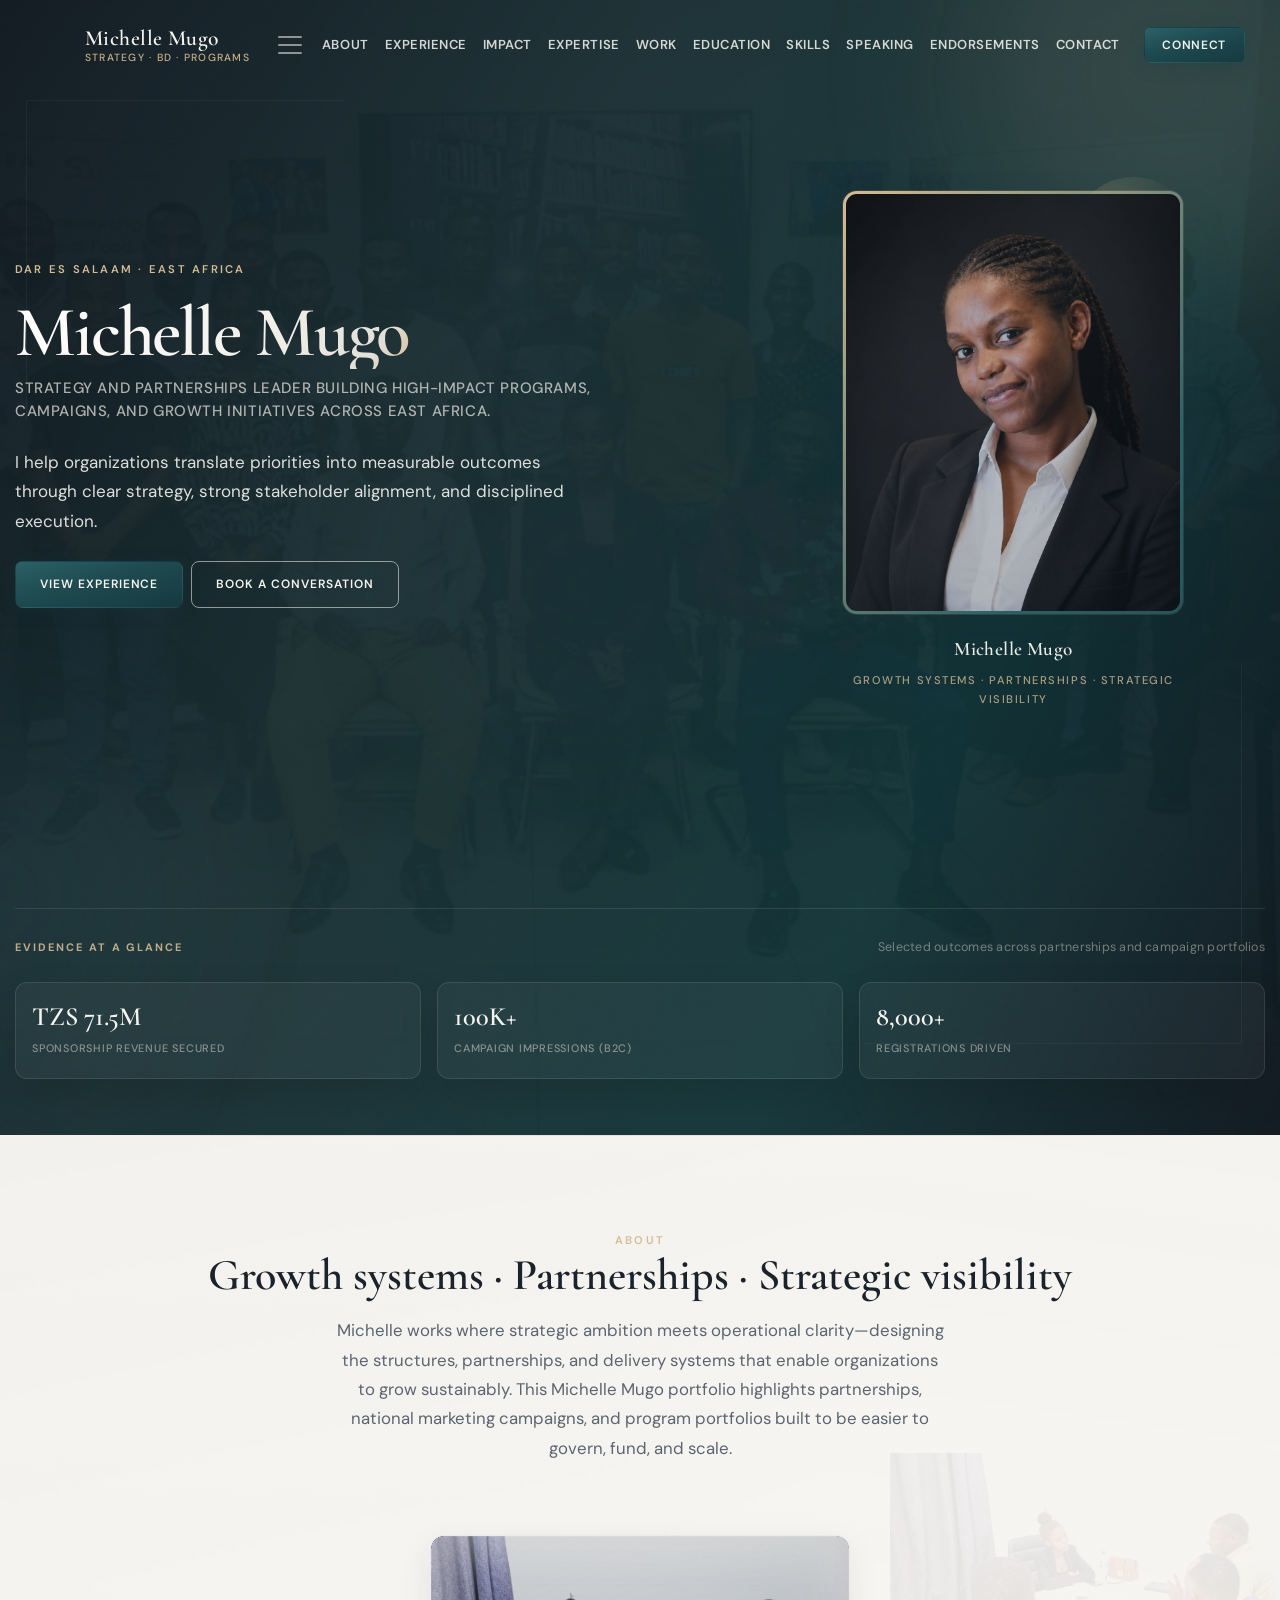
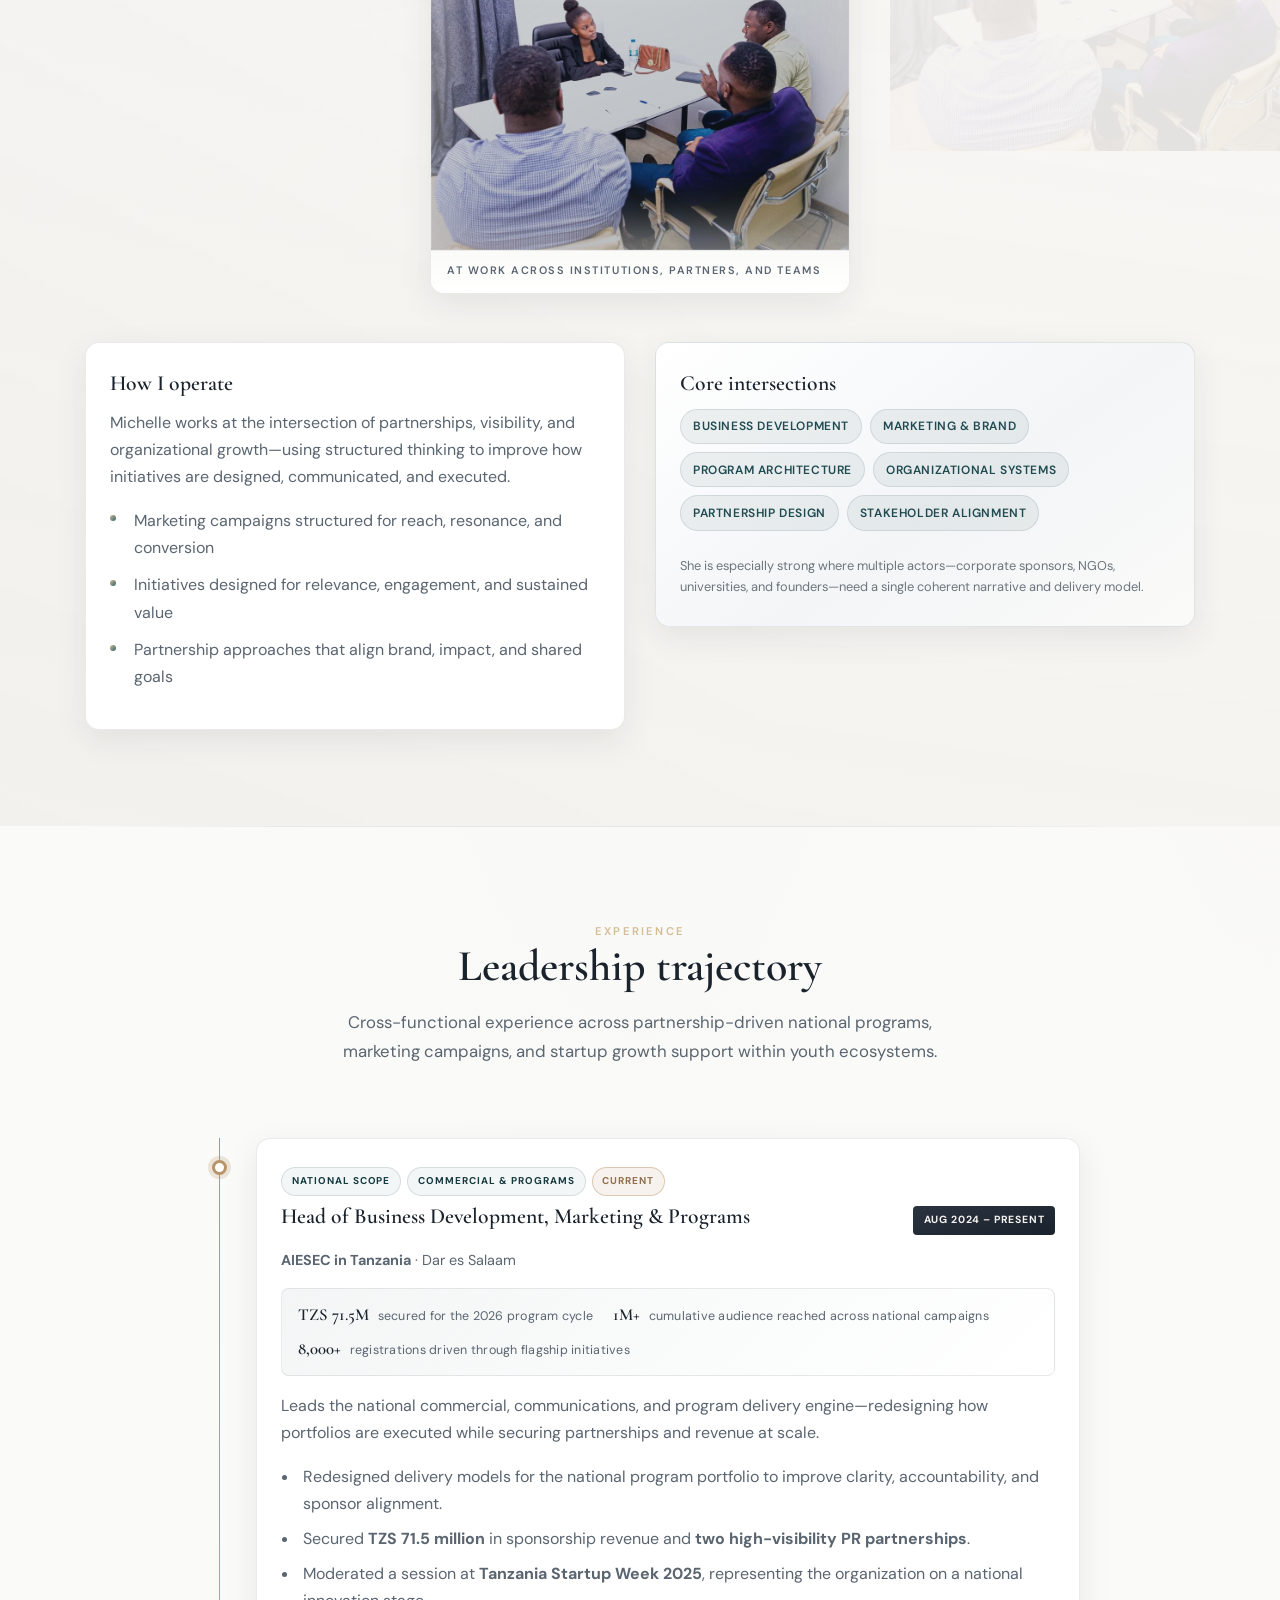
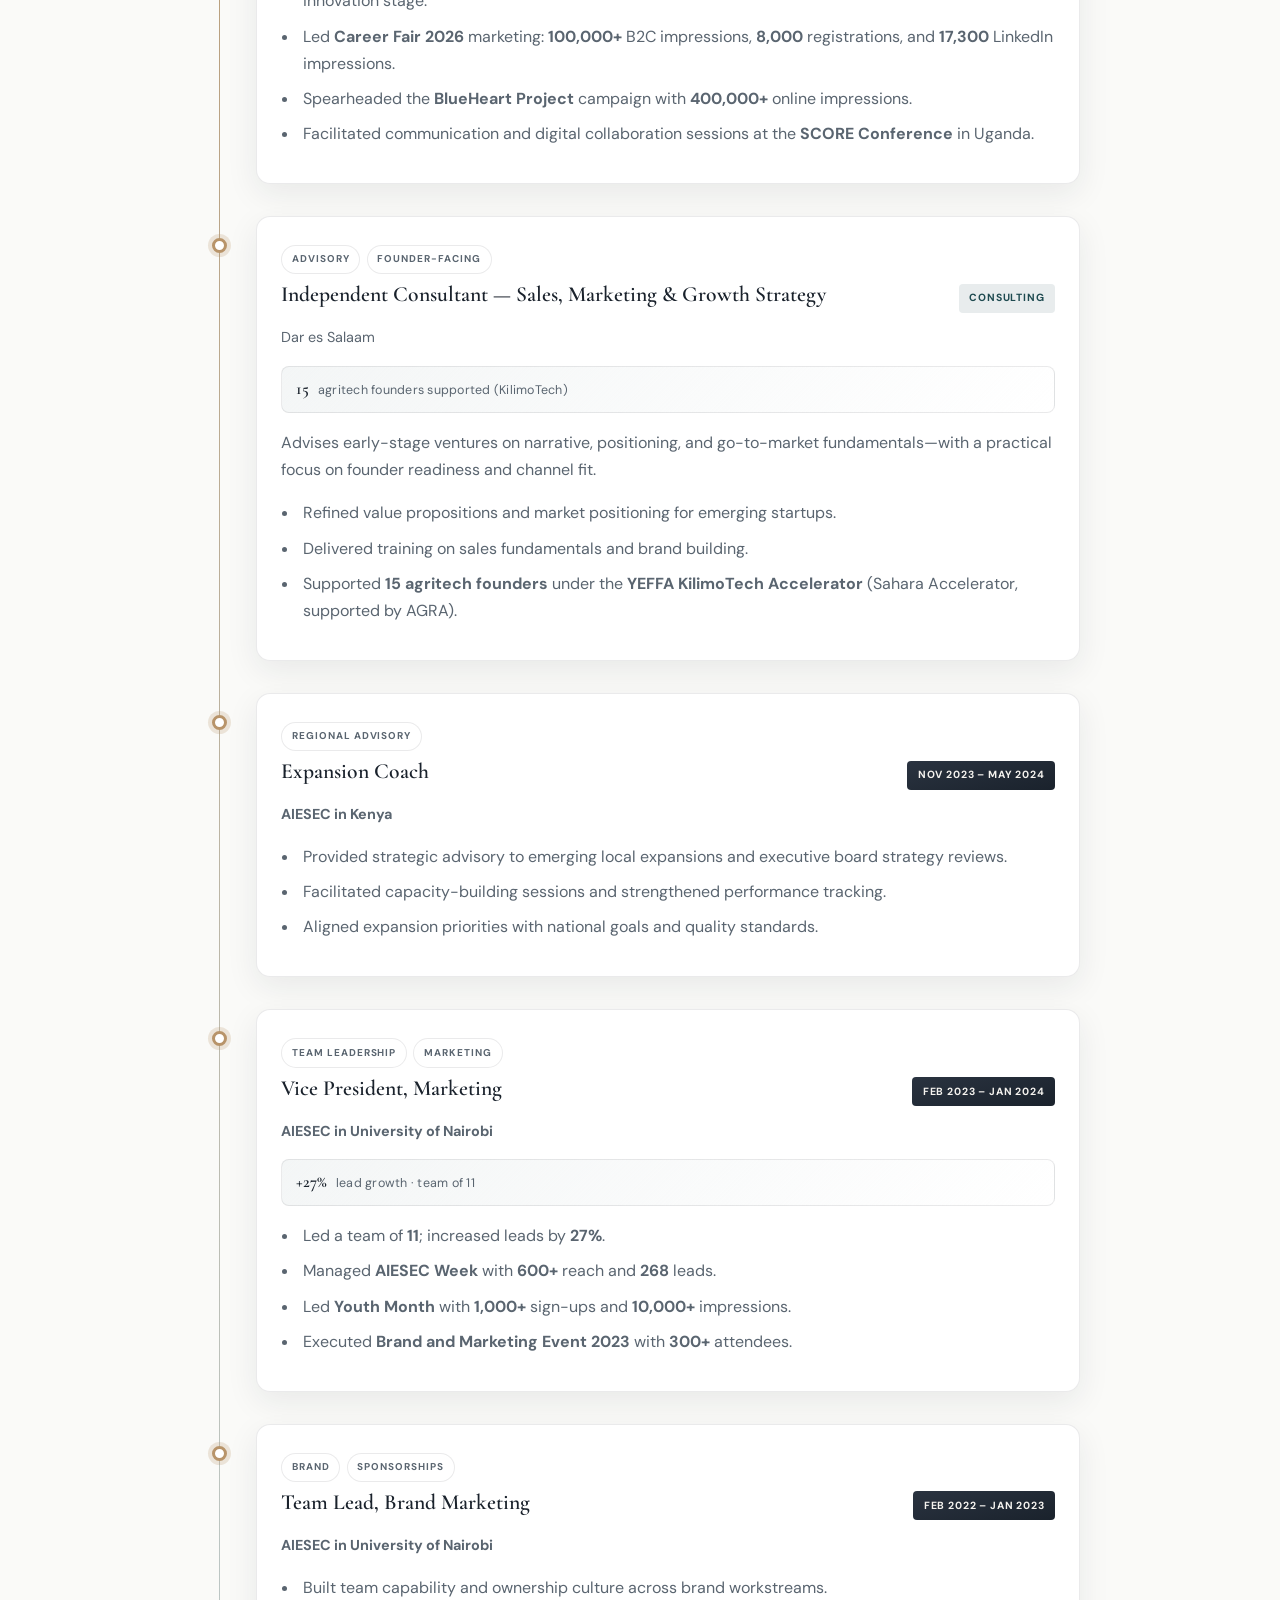
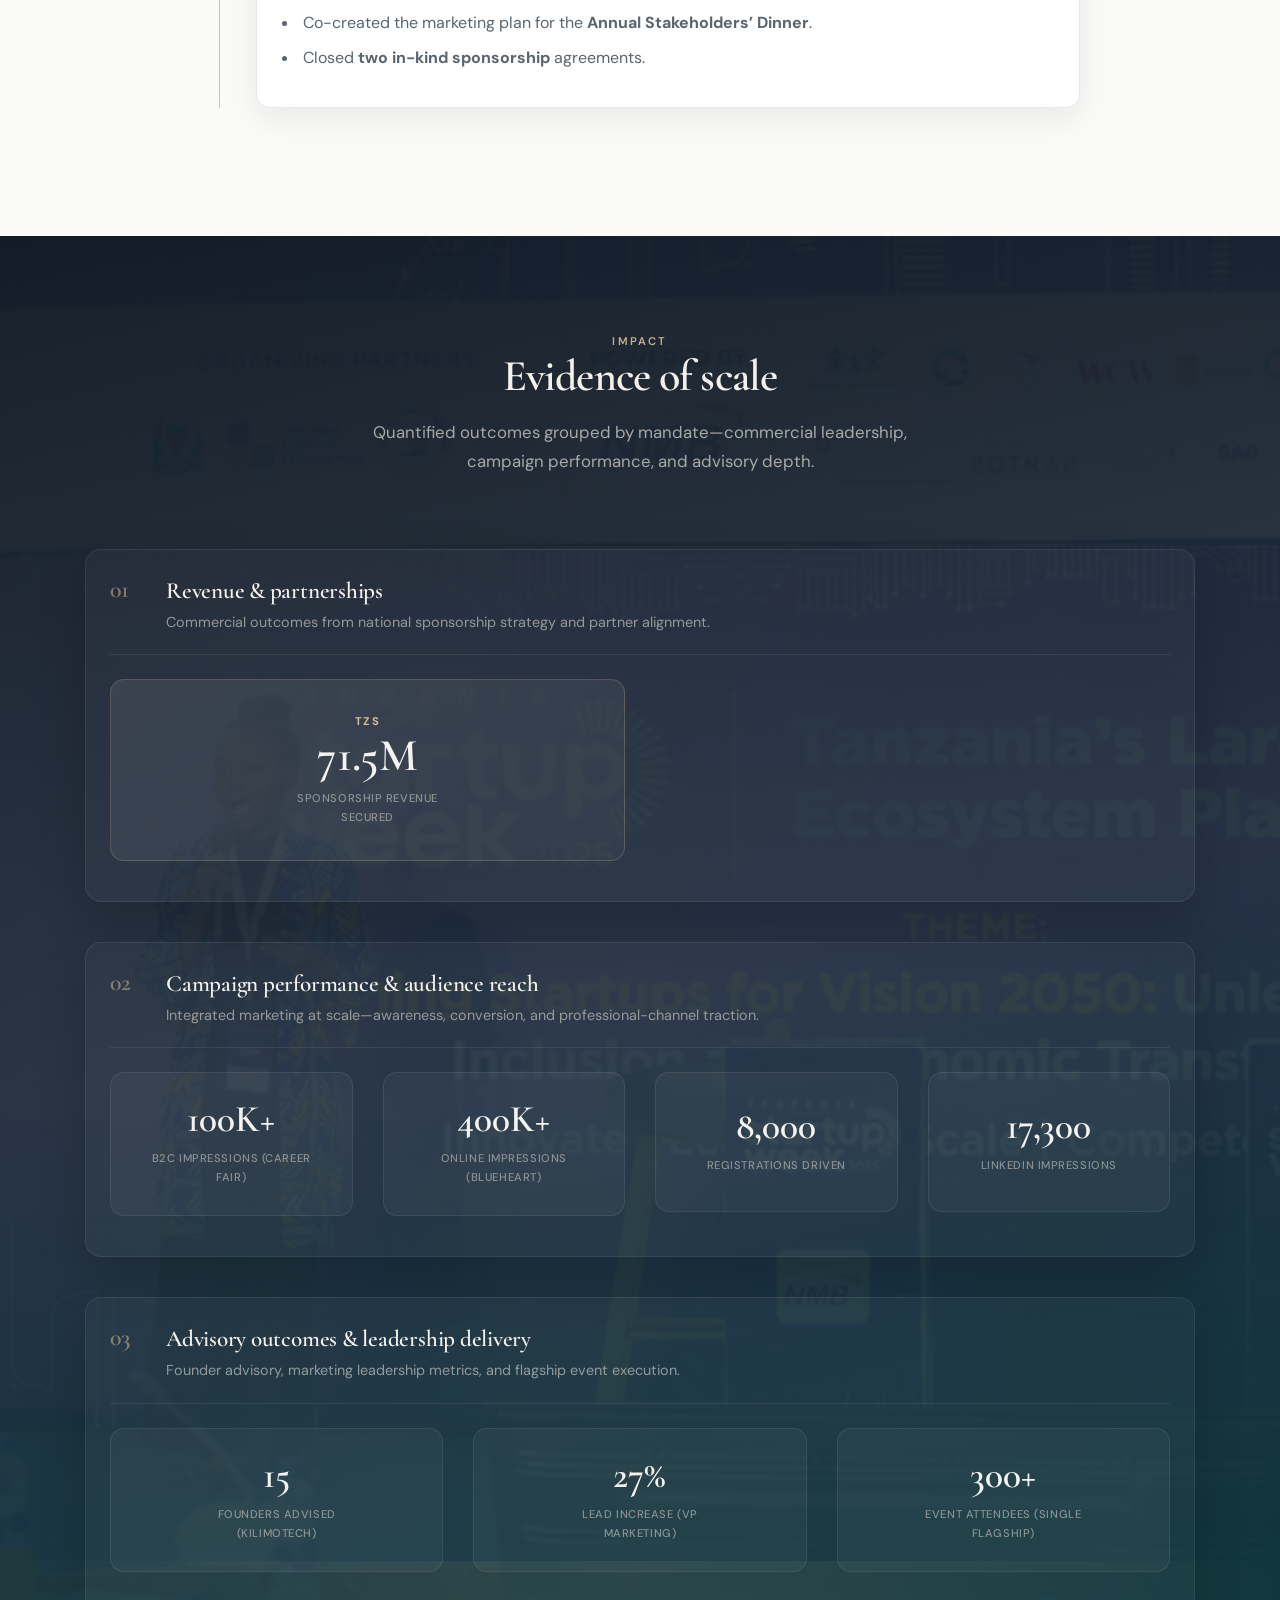
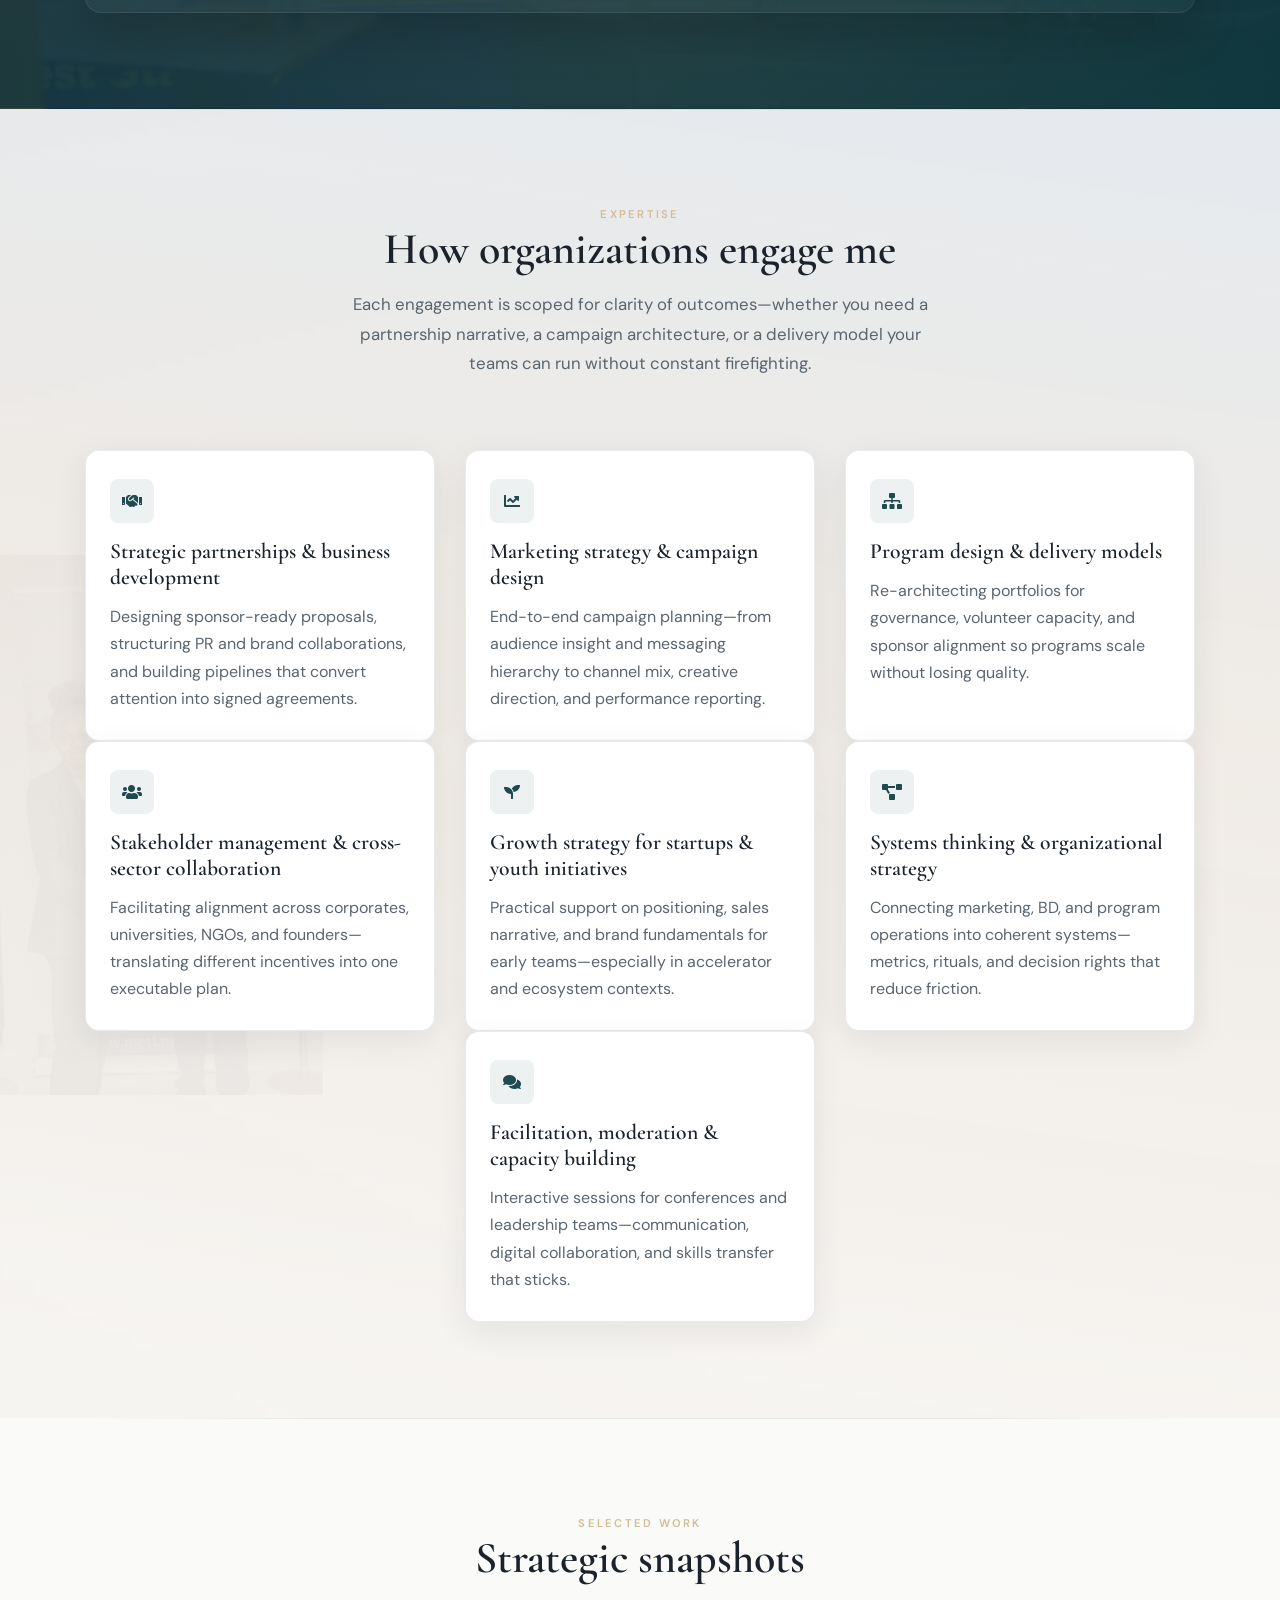
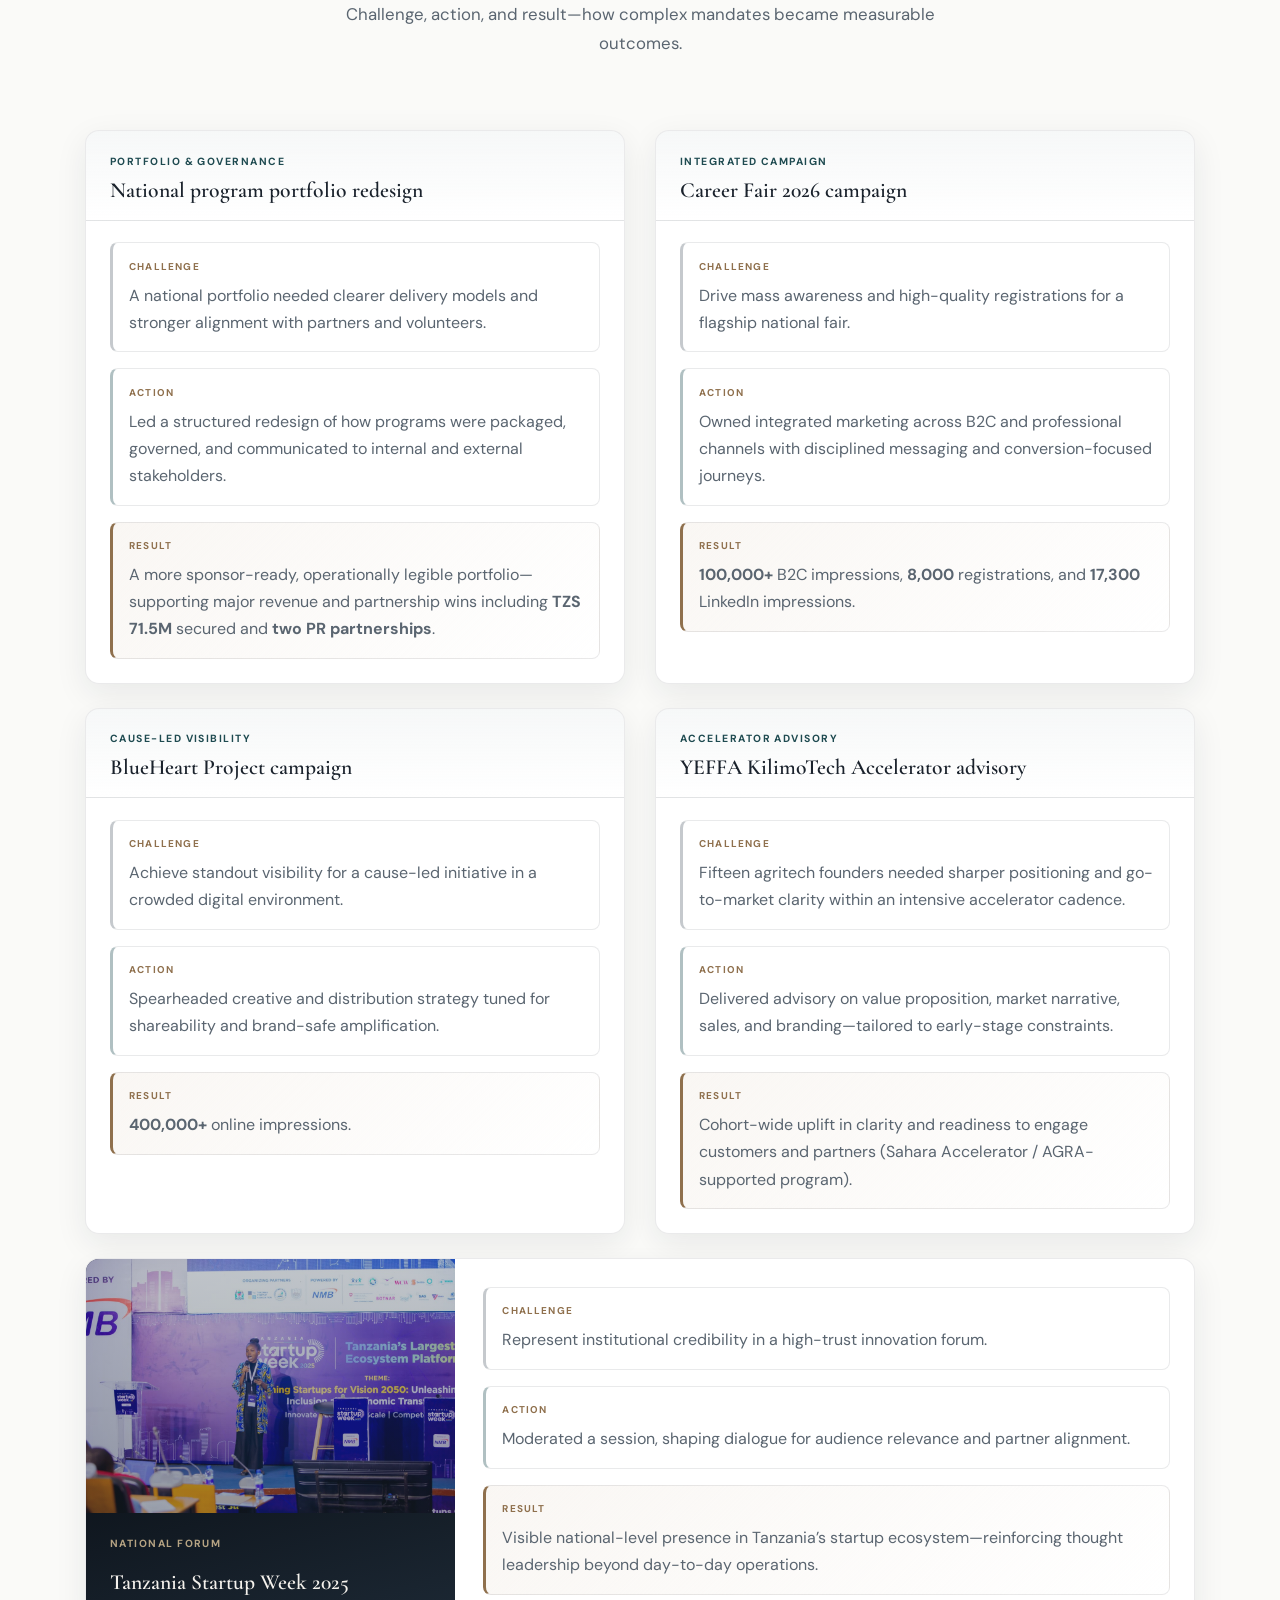
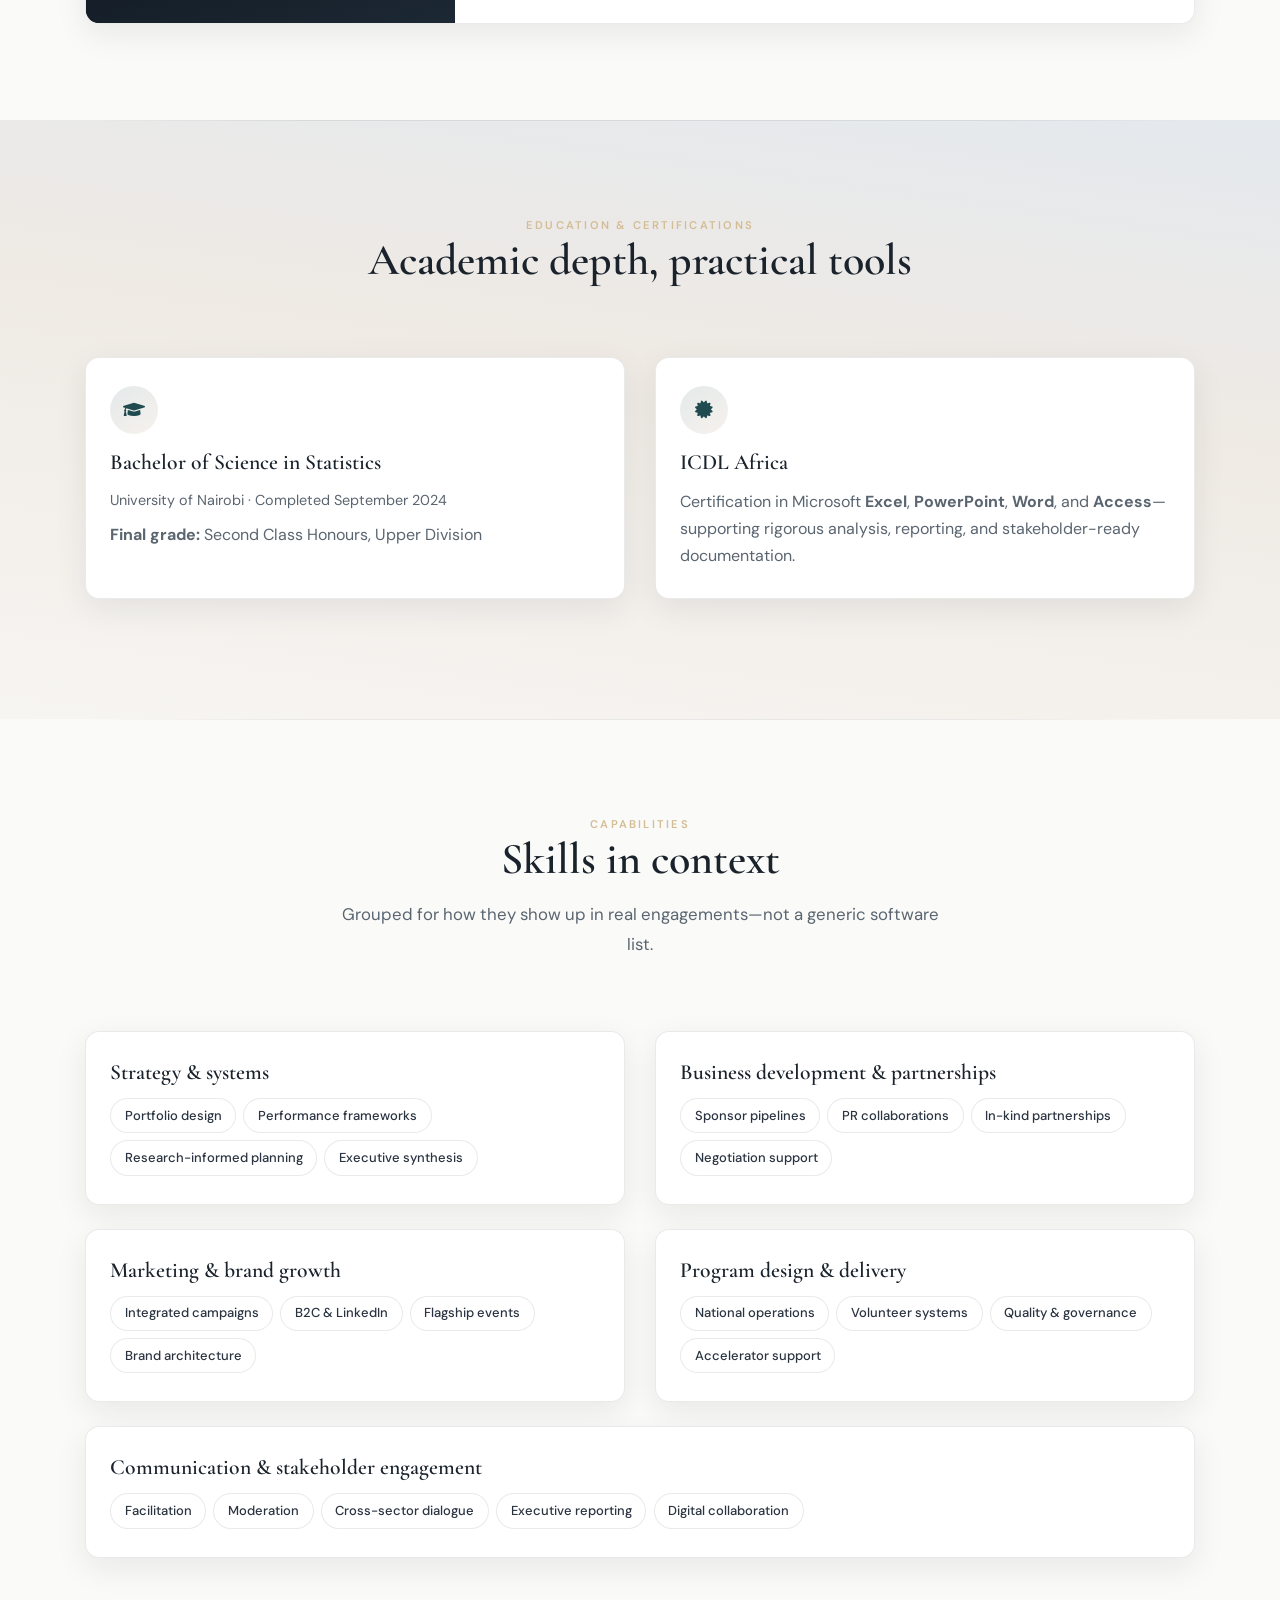
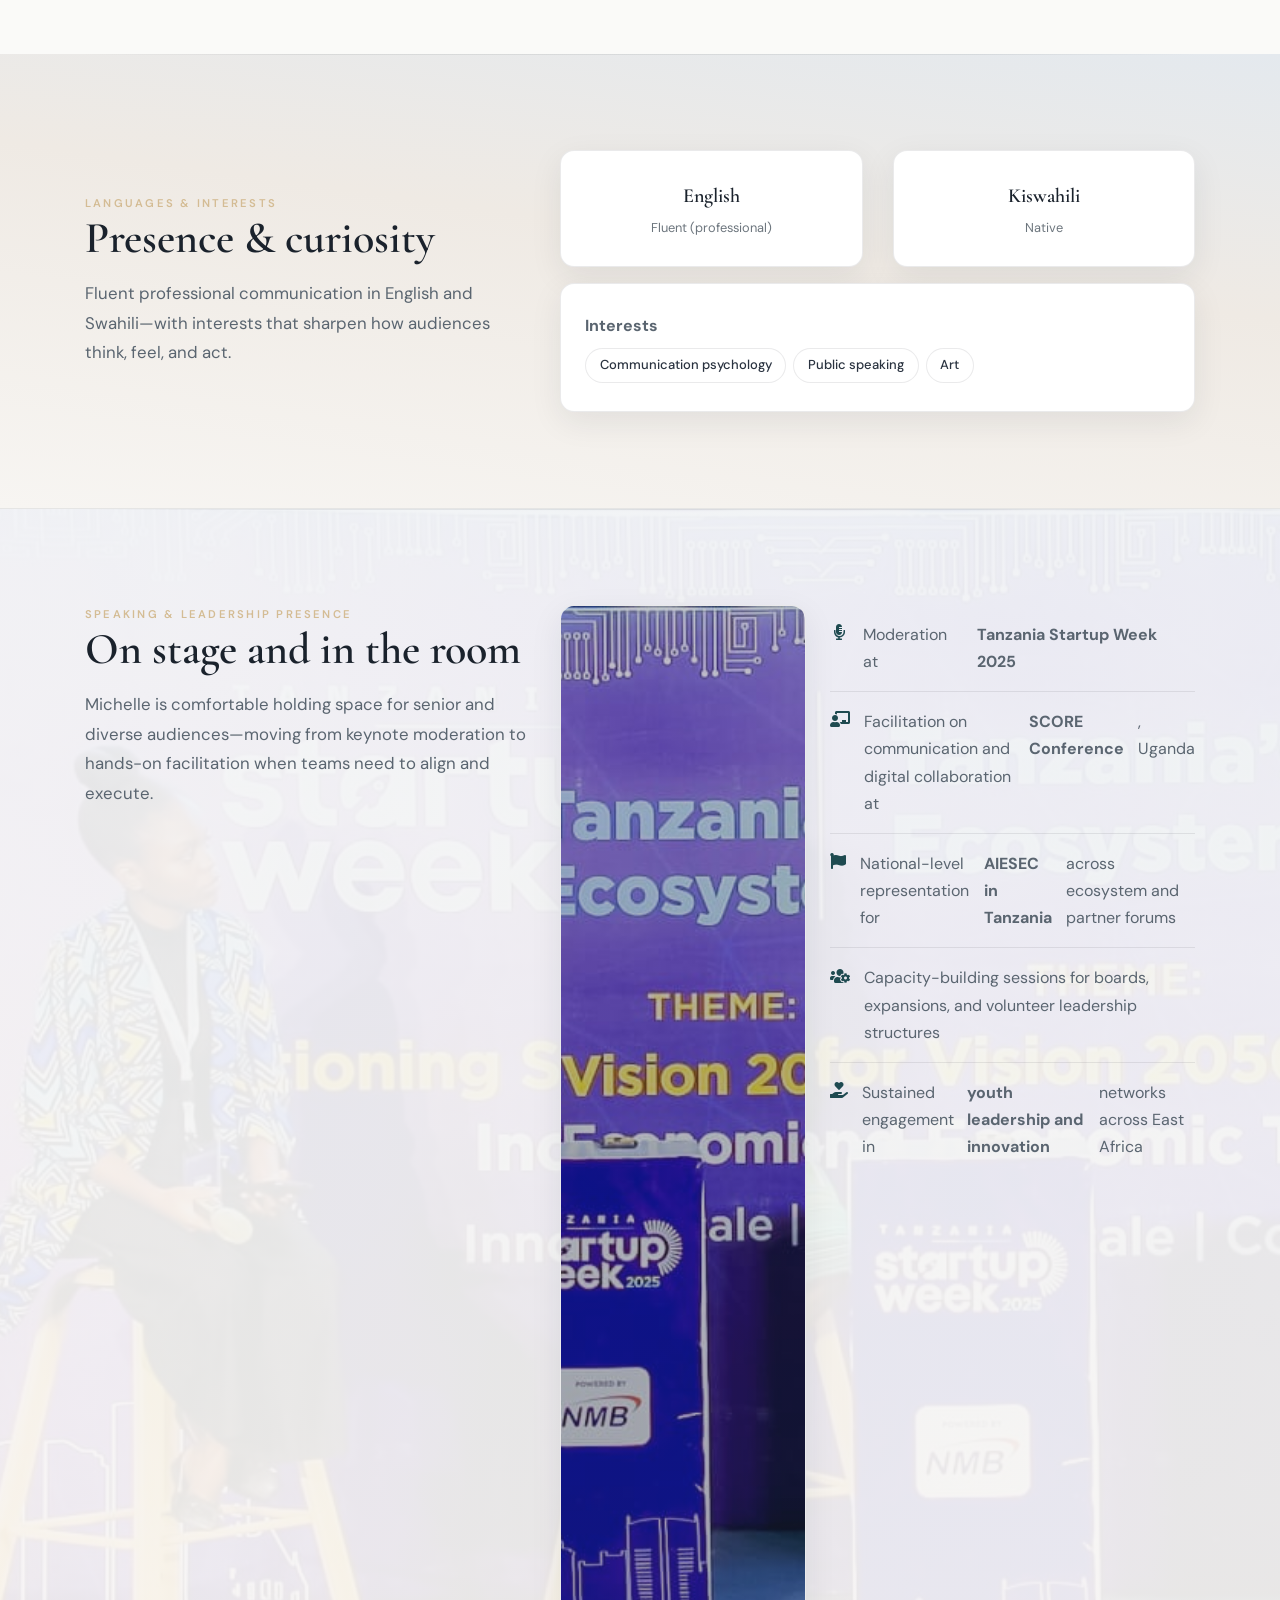
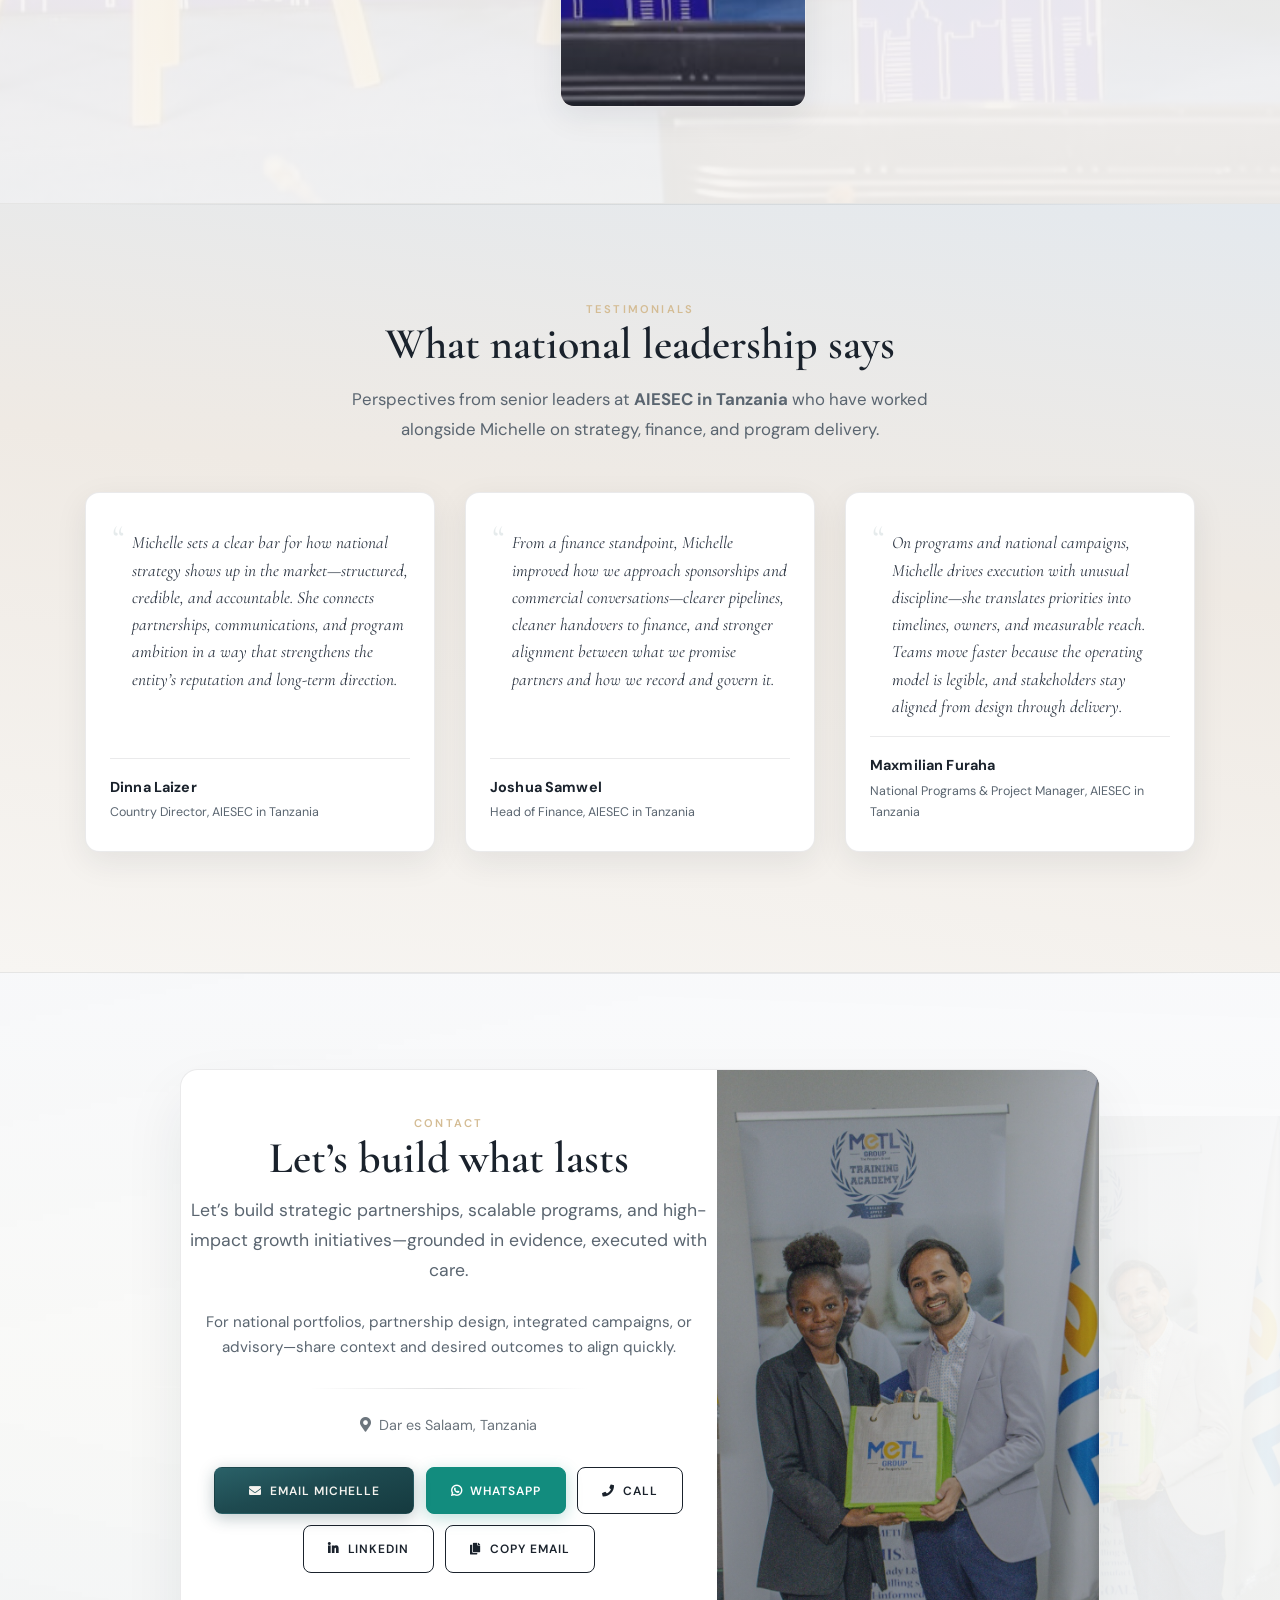
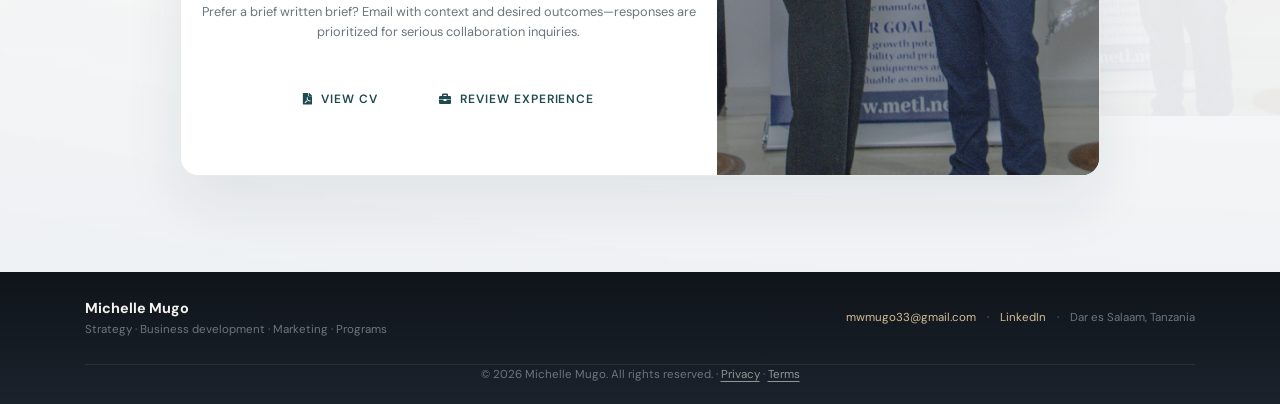
==== commit fab1ba9a: "User interactivity" ====
--- a/index.html
+++ b/index.html
@@ -6,6 +6,10 @@
     <meta name="description" content="Michelle Mugo portfolio featuring partnerships, growth systems, and campaign leadership in East Africa, with strategic delivery, visibility, and measurable outcomes.">
     <meta name="keywords" content="Michelle Mugo portfolio, strategic partnerships, growth systems, campaign strategy, program leadership, software developer Africa, web developer portfolio">
     <meta name="author" content="Michelle Mugo">
+    <meta name="robots" content="index,follow,max-image-preview:large">
+    <meta name="googlebot" content="index,follow,max-image-preview:large">
+    <meta name="theme-color" content="#0c1222">
+    <meta name="referrer" content="strict-origin-when-cross-origin">
     <link rel="canonical" href="https://michellemugo.live/">
 
     <meta property="og:site_name" content="Michelle Mugo Portfolio" />
@@ -13,6 +17,7 @@
     <meta property="og:description" content="Michelle Mugo portfolio featuring partnerships, growth systems, and campaign leadership in East Africa, with strategic delivery, visibility, and measurable outcomes." />
     <meta property="og:image" content="https://michellemugo.live/images/mm1.png" />
     <meta property="og:url" content="https://michellemugo.live/" />
+    <meta property="og:locale" content="en_US" />
     <meta property="og:type" content="website" />
     <meta name="twitter:card" content="summary_large_image">
     <meta name="twitter:title" content="Home | Michelle Mugo Portfolio">
@@ -23,12 +28,21 @@
     <script type="application/ld+json">
         {
             "@context": "https://schema.org",
-            "@type": "Person",
-            "name": "Michelle Mugo",
-            "jobTitle": "Head of Business Development, Marketing and Programs",
-            "url": "https://michellemugo.live/",
-            "sameAs": [
-                "https://www.linkedin.com/in/michelle-mugo/"
+            "@graph": [
+                {
+                    "@type": "WebSite",
+                    "name": "Michelle Mugo Portfolio",
+                    "url": "https://michellemugo.live/"
+                },
+                {
+                    "@type": "Person",
+                    "name": "Michelle Mugo",
+                    "jobTitle": "Head of Business Development, Marketing and Programs",
+                    "url": "https://michellemugo.live/",
+                    "sameAs": [
+                        "https://www.linkedin.com/in/michelle-mugo/"
+                    ]
+                }
             ]
         }
     </script>
@@ -842,6 +856,7 @@
                                         <a class="btn mm-btn mm-btn-whatsapp mm-contact-action" href="https://wa.me/255798239123?text=Hello%20Michelle%2C%0A%0AI%E2%80%99d%20like%20to%20connect%20regarding%20" target="_blank" rel="noopener noreferrer"><i class="fab fa-whatsapp mr-2" aria-hidden="true"></i>WhatsApp</a>
                                         <a class="btn mm-btn mm-btn-outline mm-contact-action" href="tel:+255798239123"><i class="fas fa-phone mr-2" aria-hidden="true"></i>Call</a>
                                         <a class="btn mm-btn mm-btn-outline mm-contact-action" href="https://www.linkedin.com/in/michelle-mugo/" target="_blank" rel="noopener noreferrer"><i class="fab fa-linkedin-in mr-2" aria-hidden="true"></i>LinkedIn</a>
+                                        <button type="button" class="btn mm-btn mm-btn-outline mm-contact-action" id="copyEmailBtn" data-email="mwmugo33@gmail.com" aria-label="Copy Michelle email address"><i class="fas fa-copy mr-2" aria-hidden="true"></i><span id="copyEmailText">Copy email</span></button>
                                     </div>
                                     <p class="text-center small text-muted mm-contact-hint mb-0">Prefer a brief written brief? Email with context and desired outcomes—responses are prioritized for serious collaboration inquiries.</p>
                                     <div class="mm-contact-secondary d-flex flex-wrap justify-content-center align-items-center">
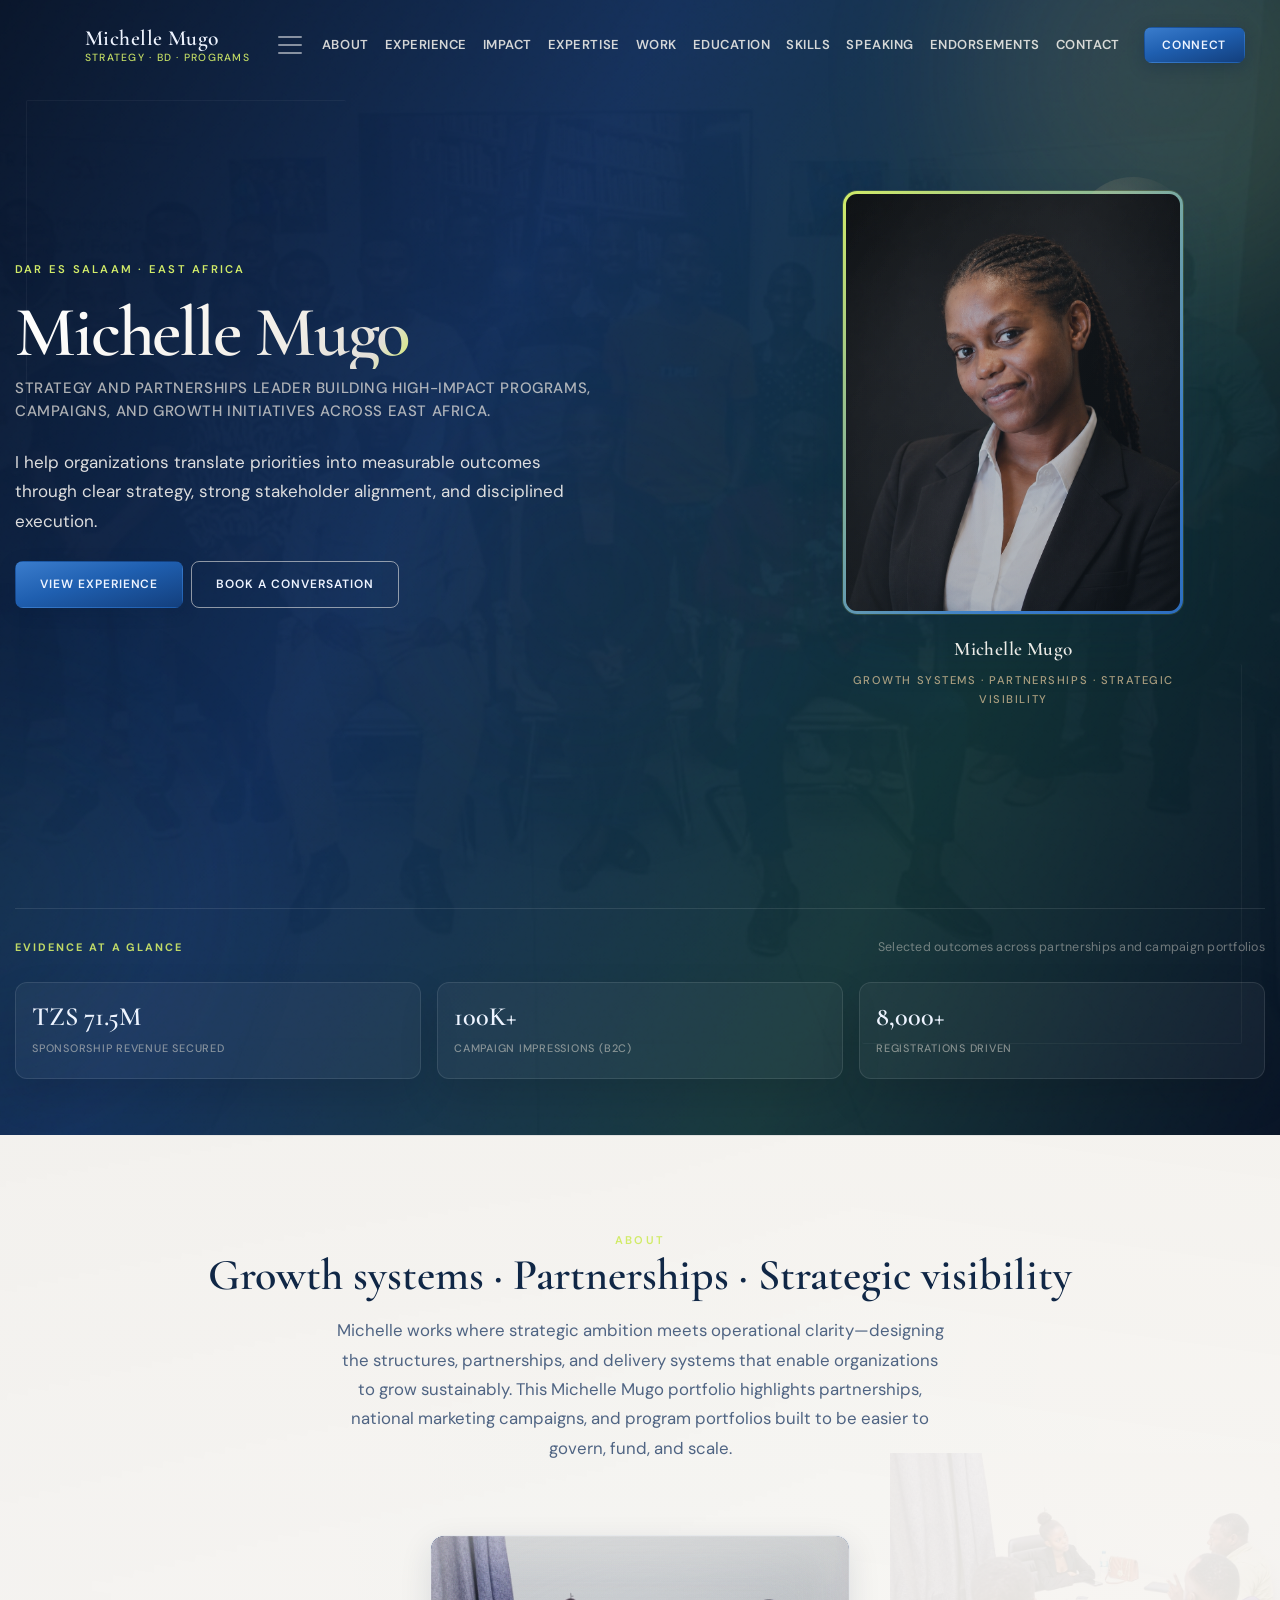
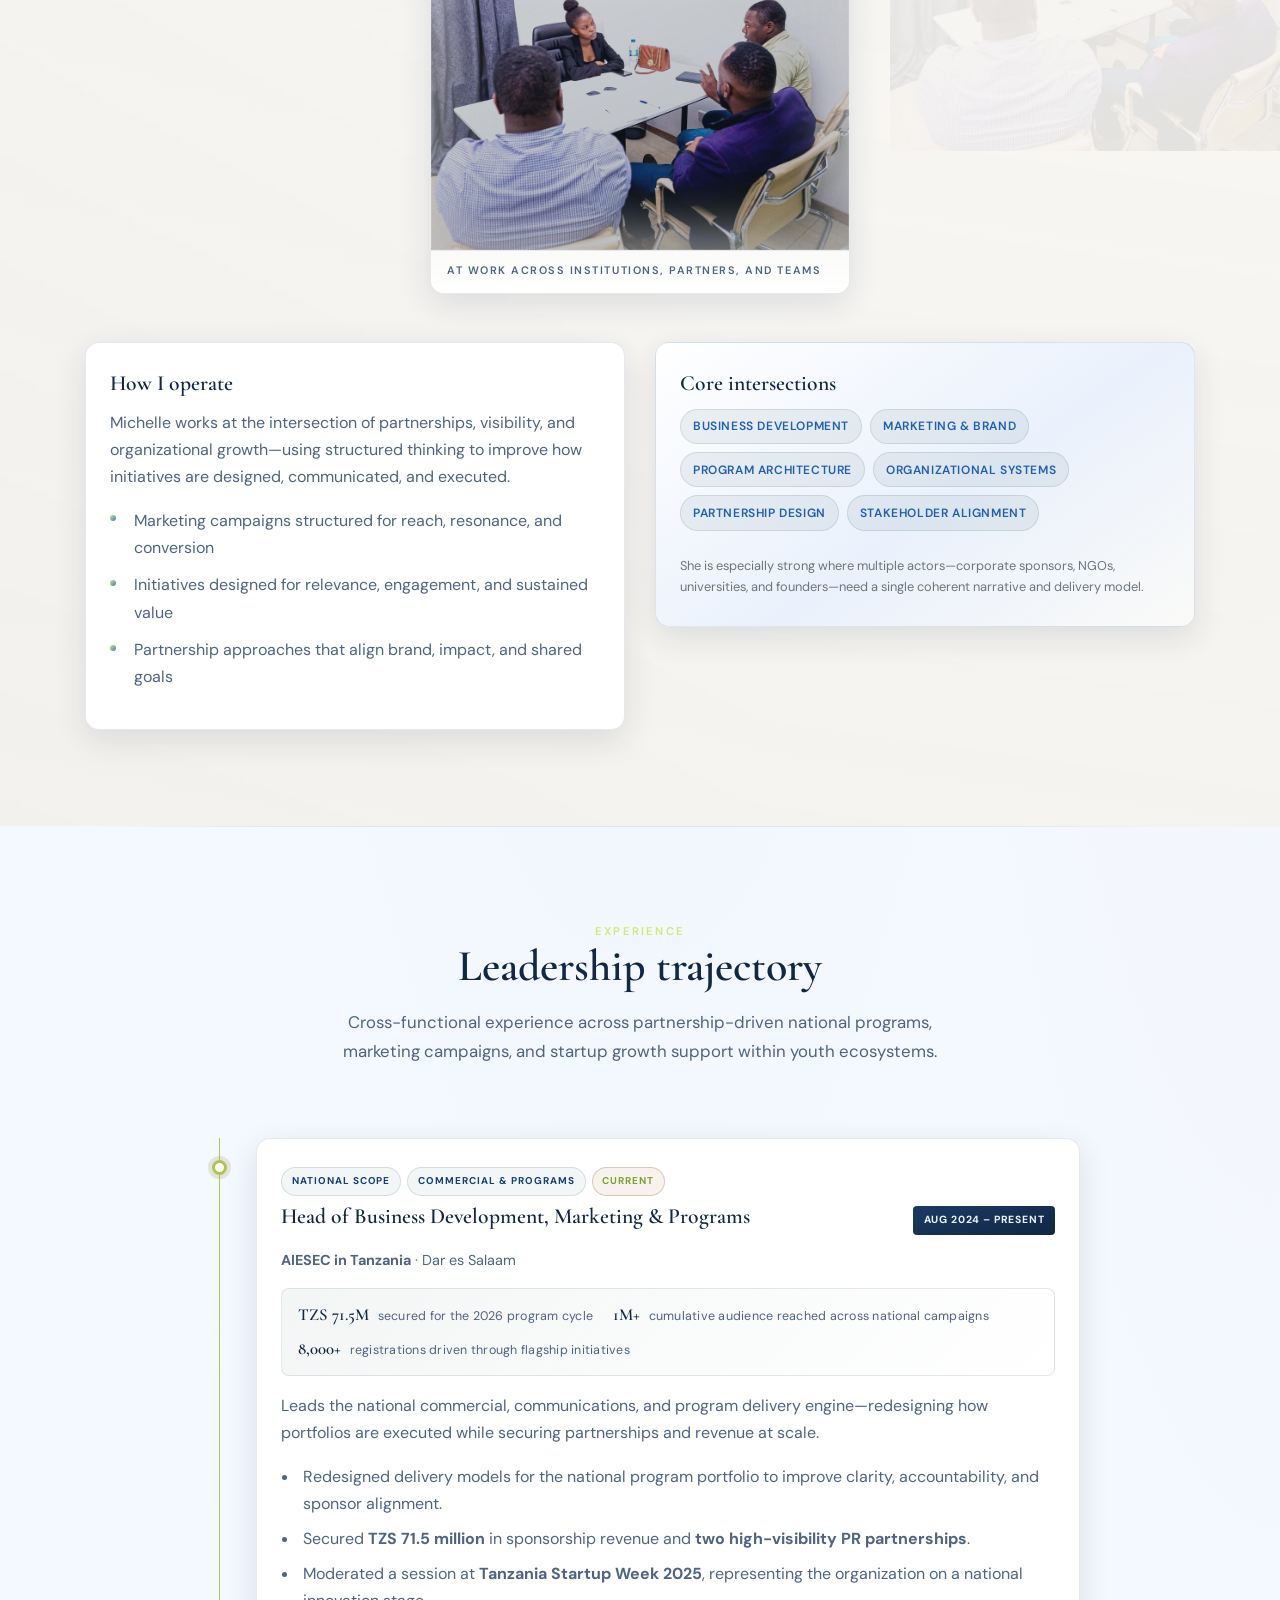
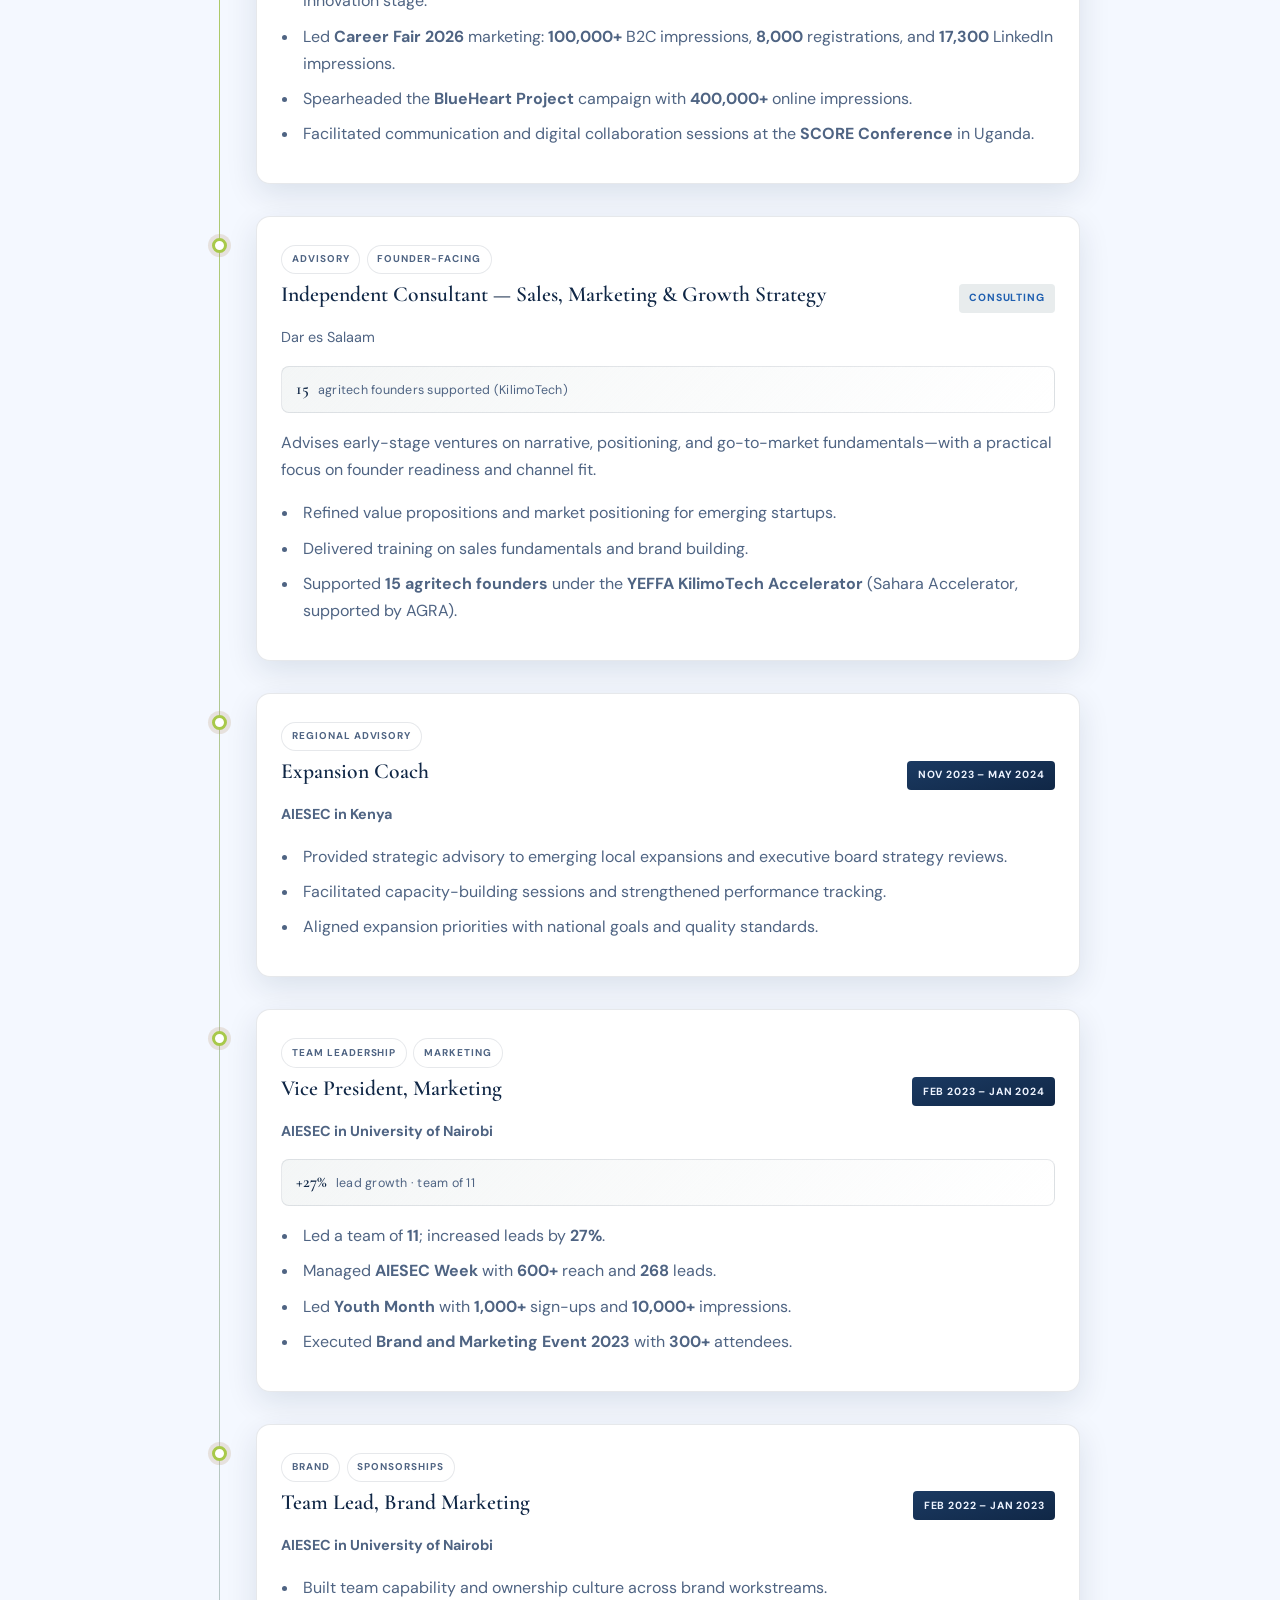
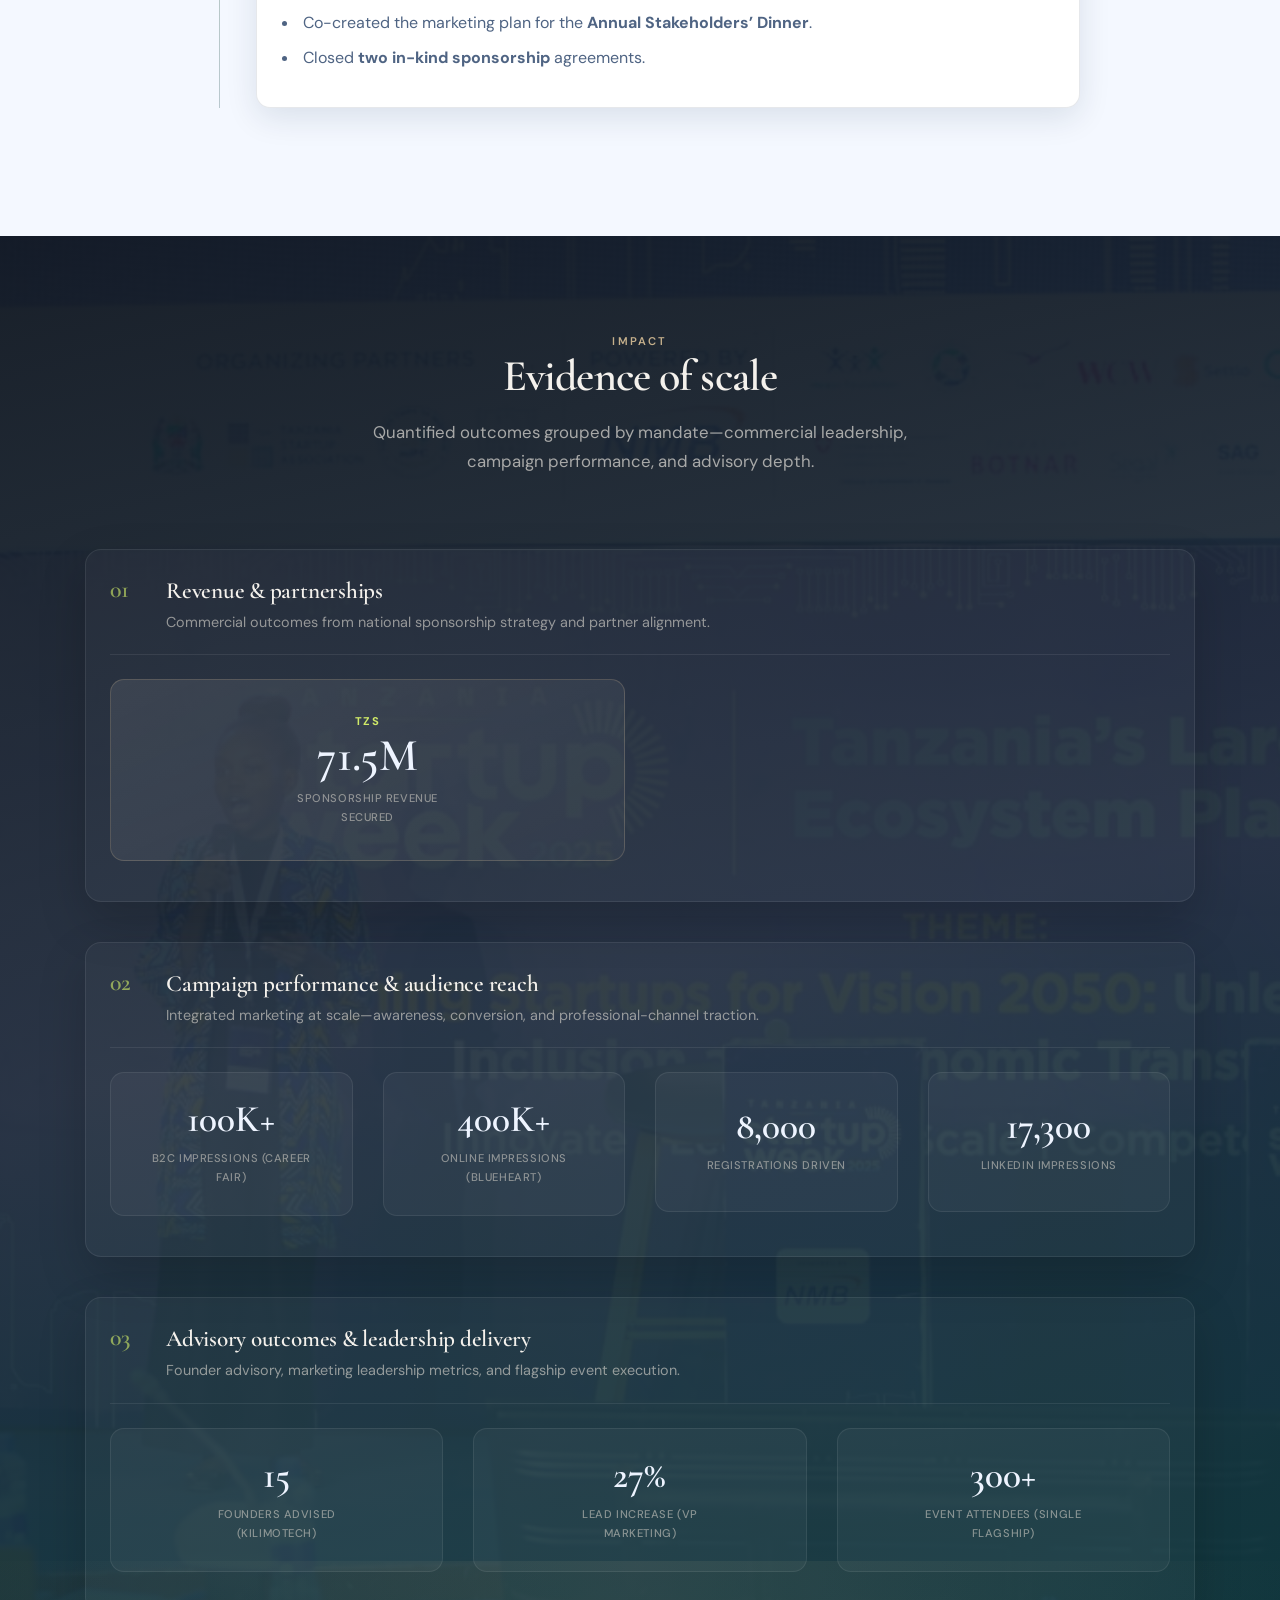
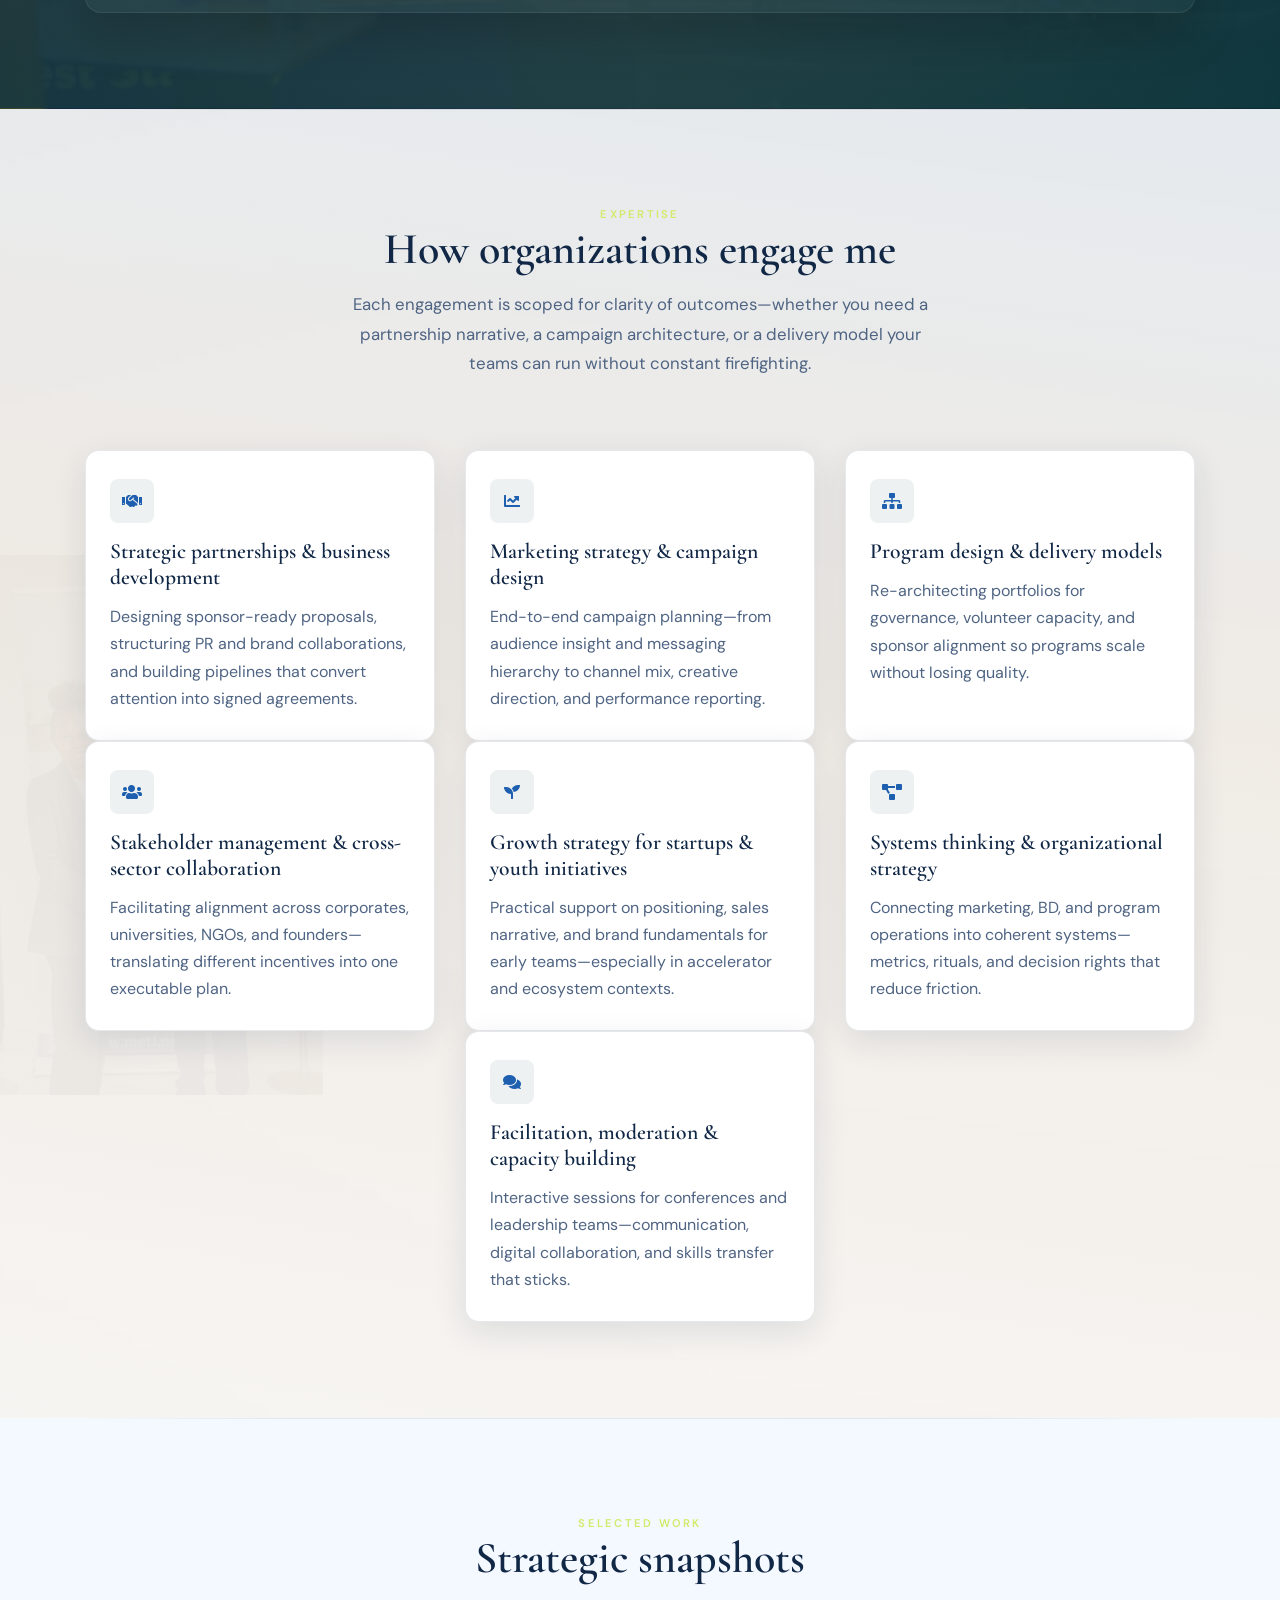
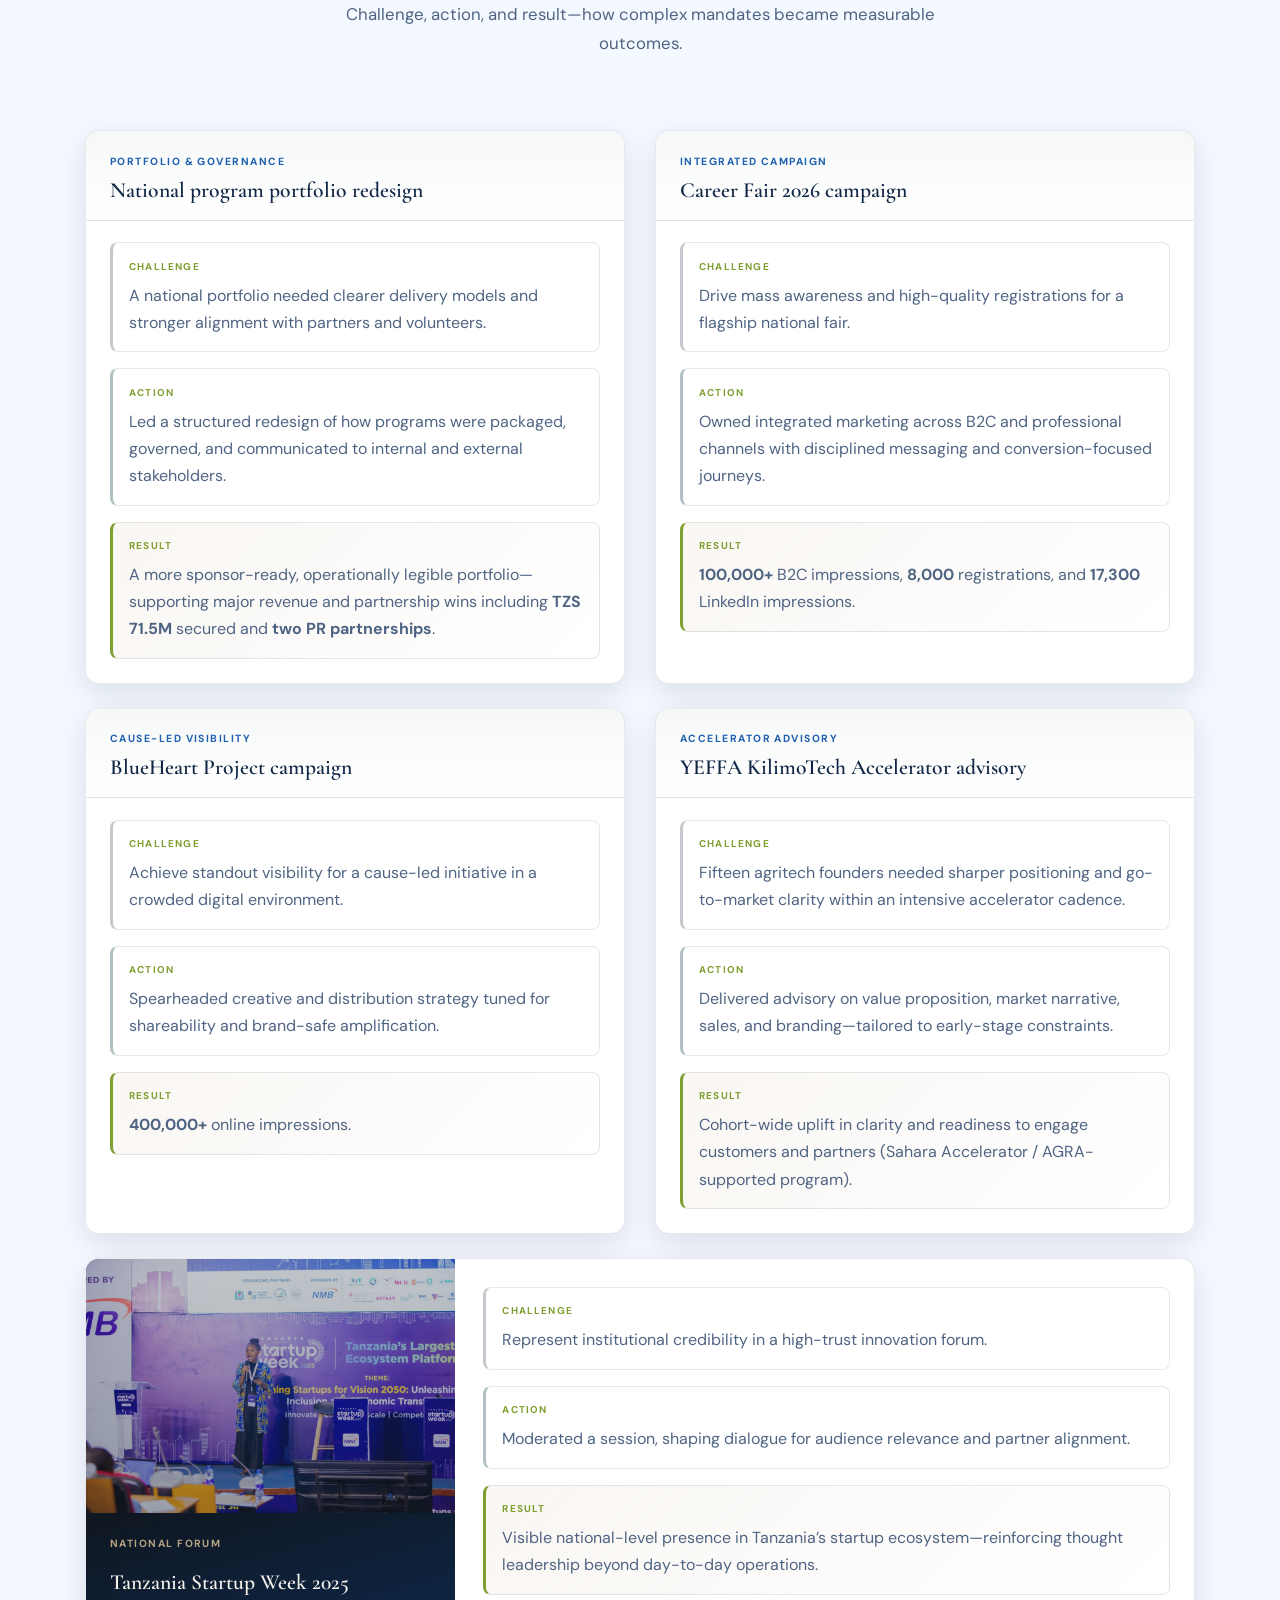
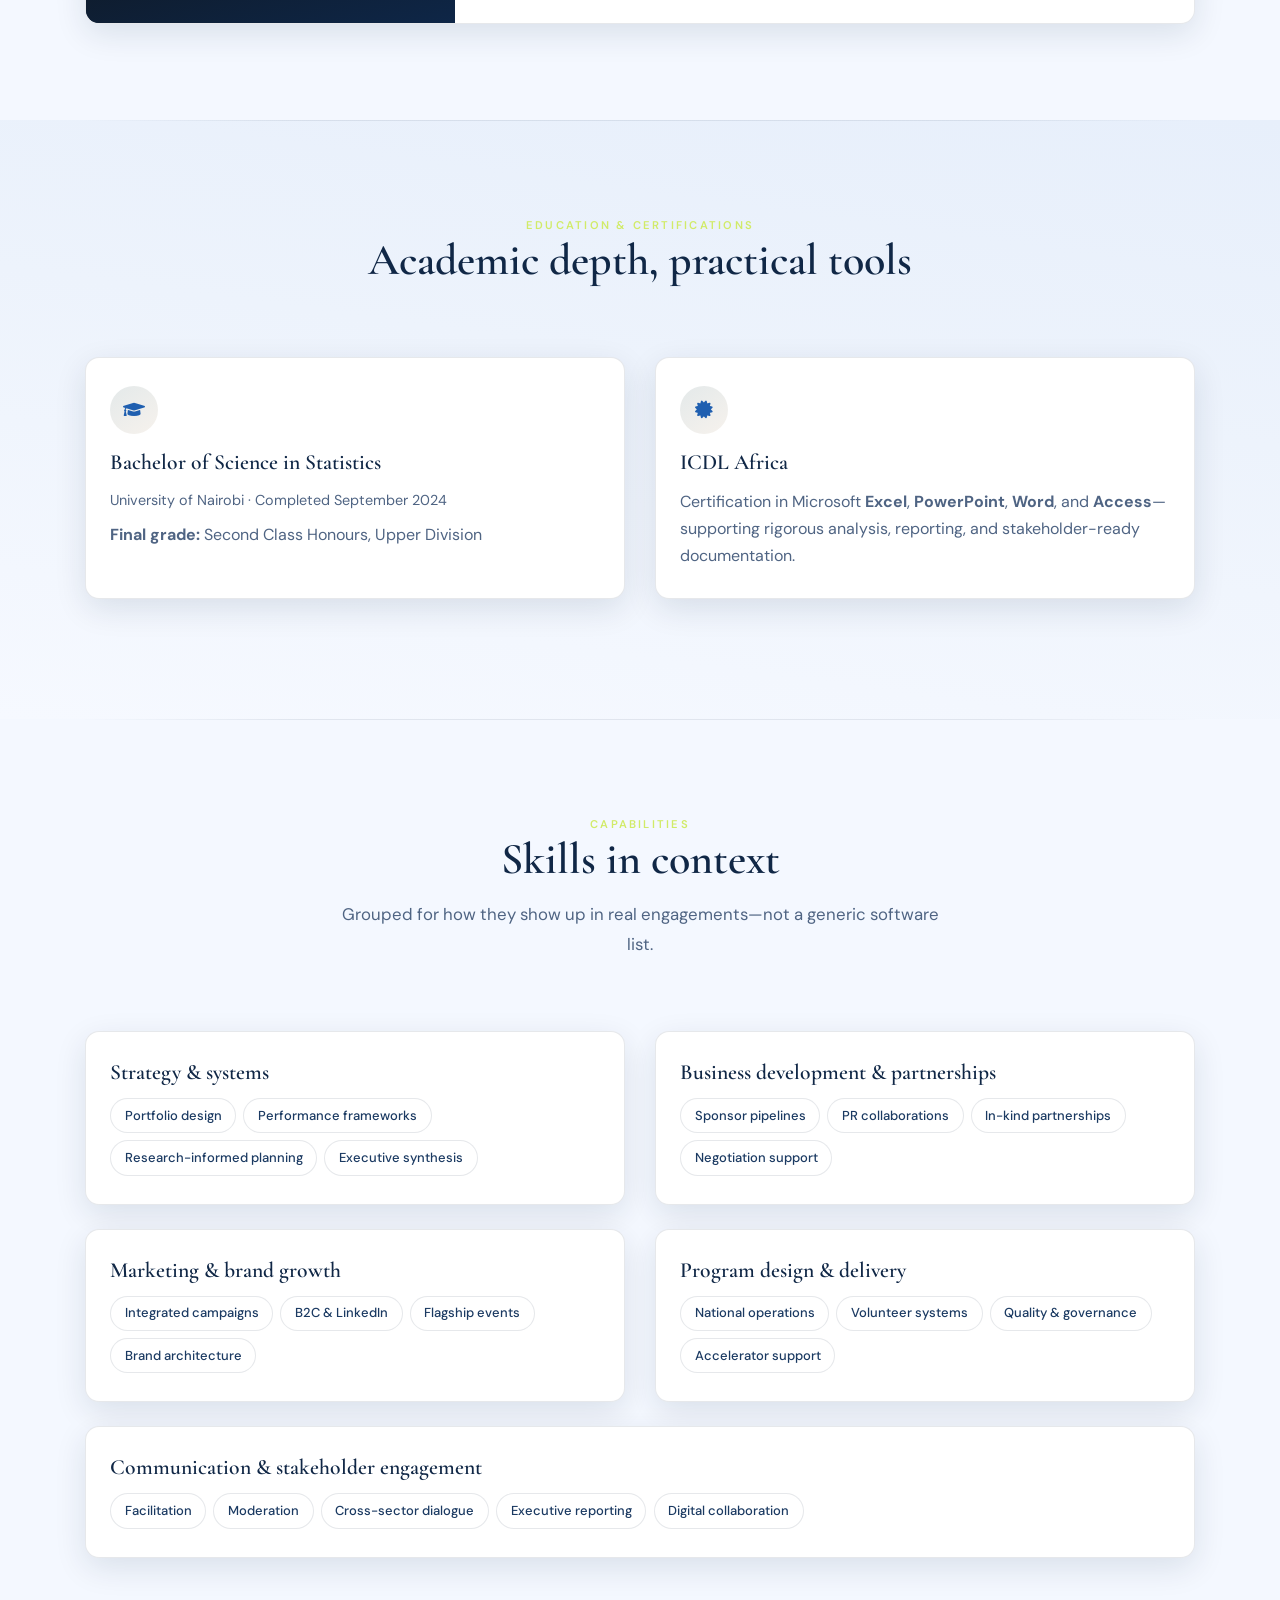
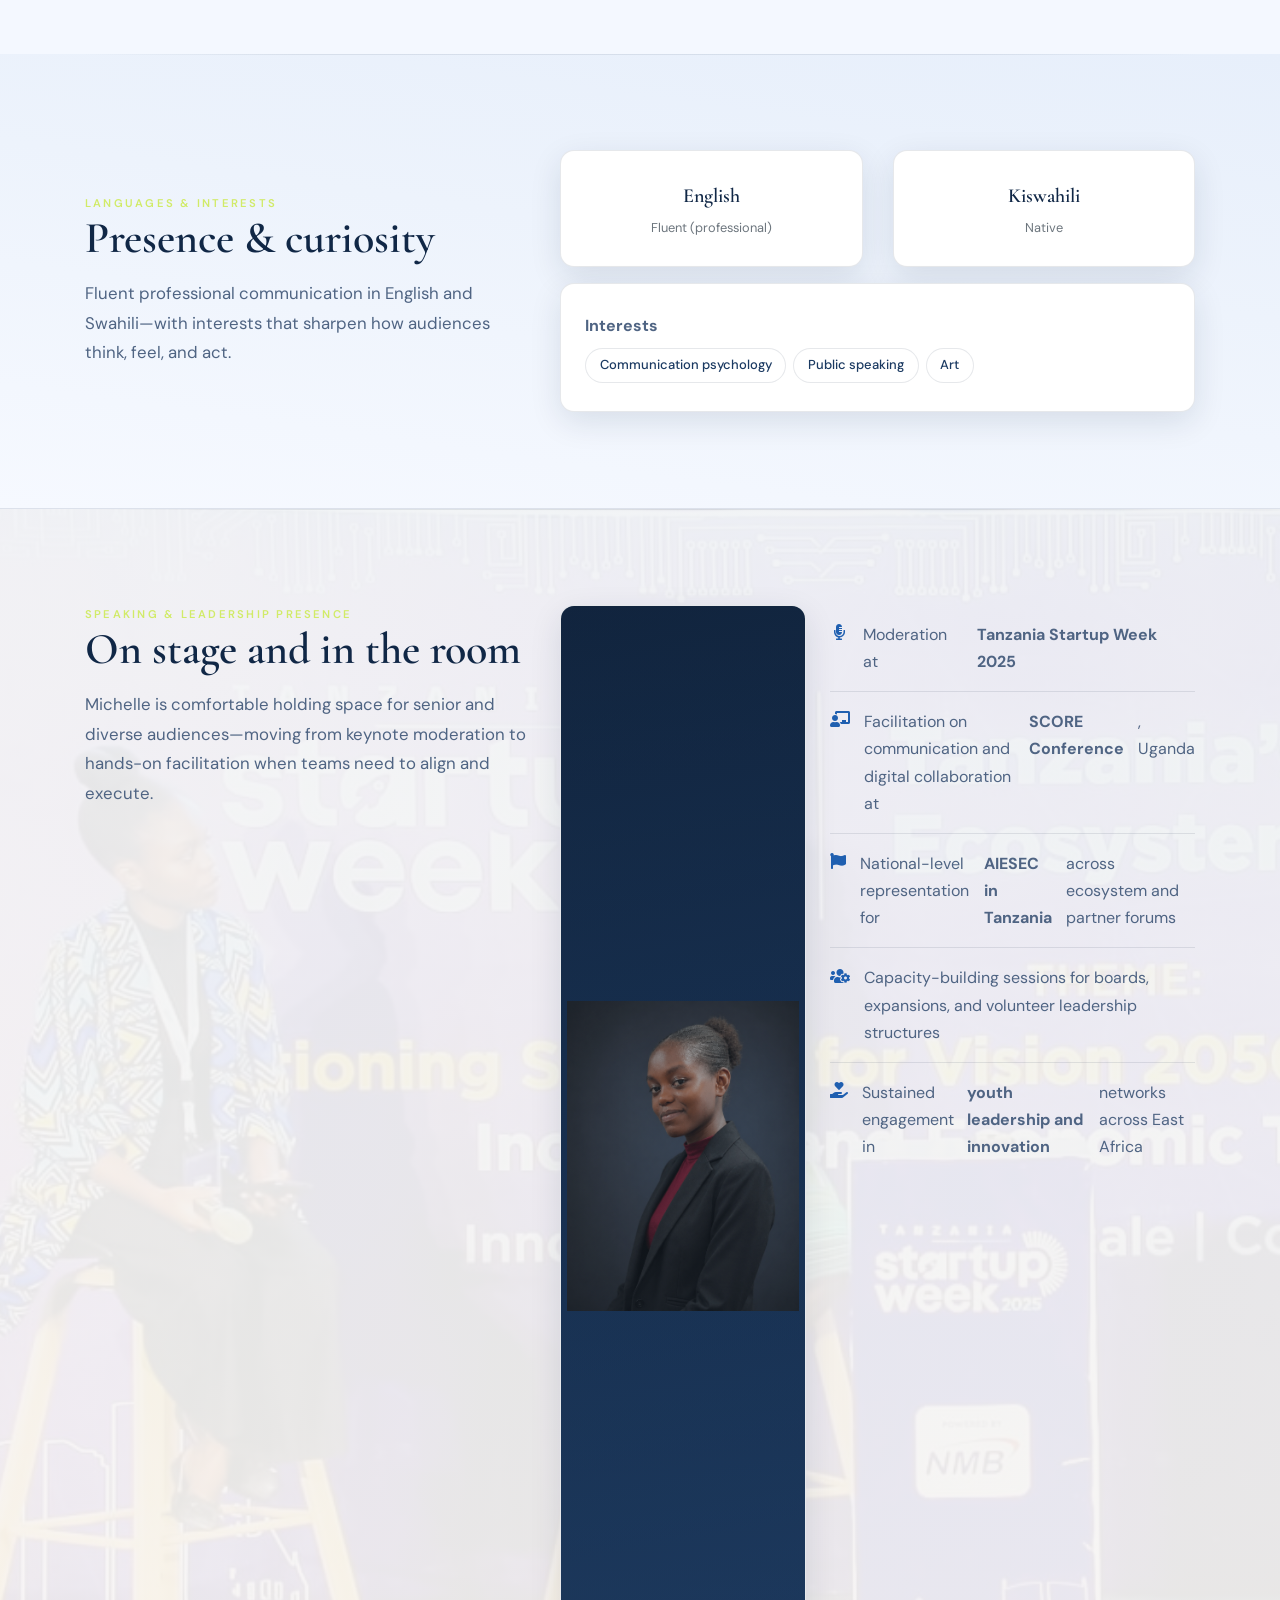
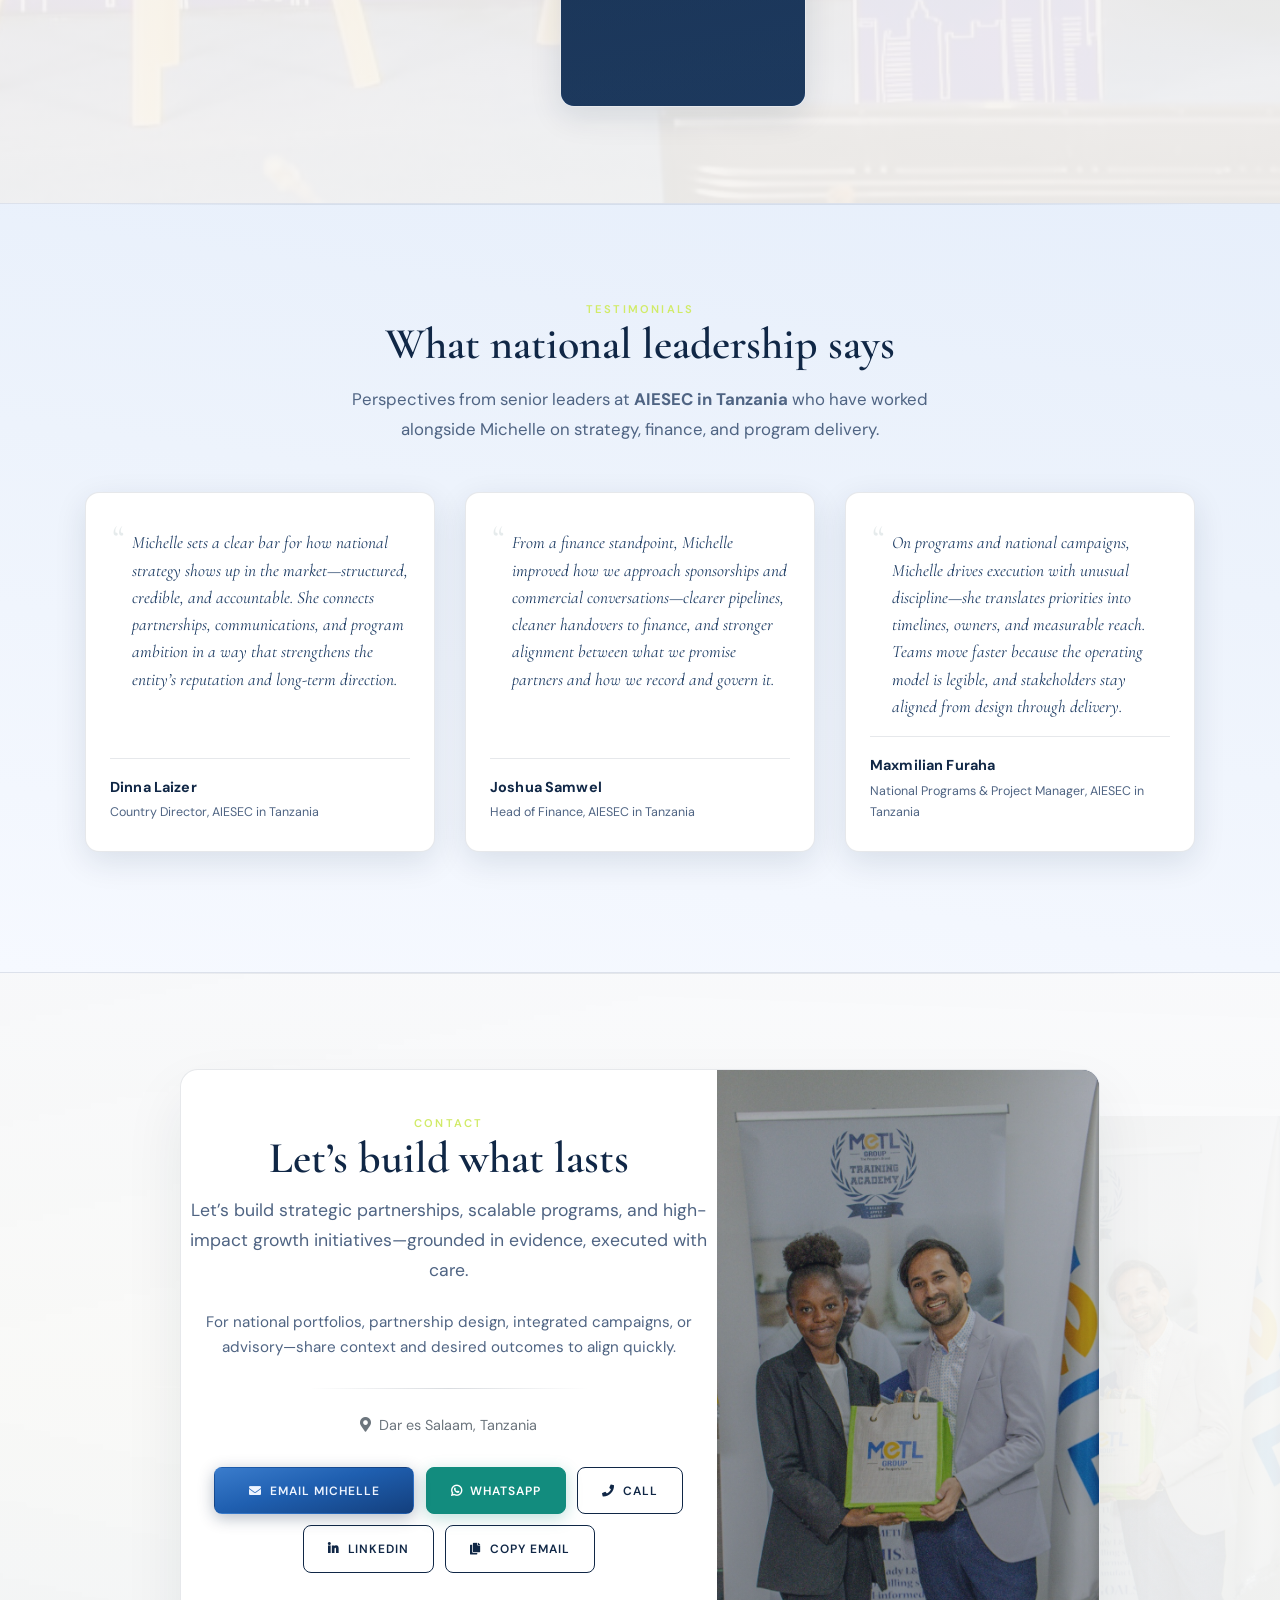
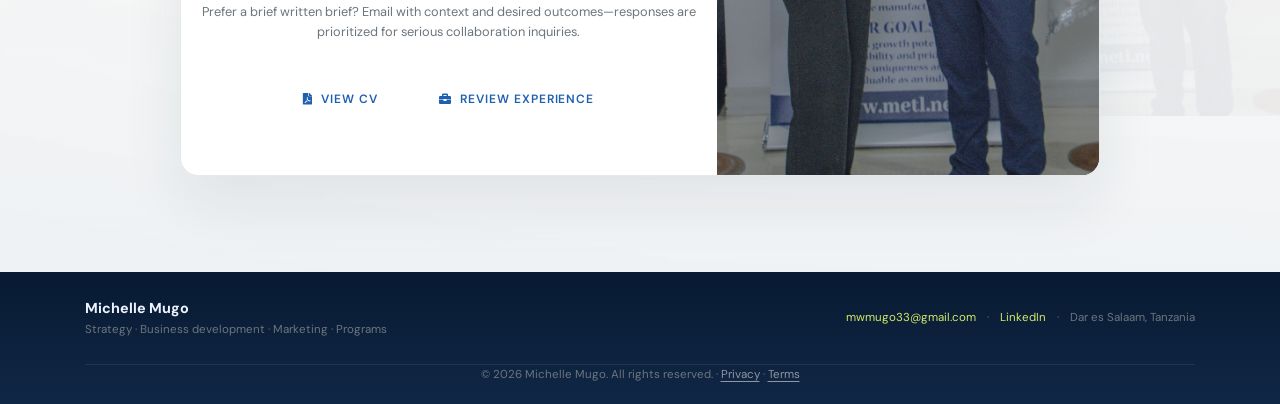
==== commit e1d20b4b: "Pictures revision" ====
--- a/index.html
+++ b/index.html
@@ -769,7 +769,7 @@
                         <div class="row align-items-start">
                             <div class="col-md-5 mb-4 mb-md-0 pr-md-3">
                                 <figure class="mm-speaking-photo mm-card mb-0">
-                                    <img class="mm-speaking-photo-img" src="images/3.jpeg" width="900" height="1100" alt="Michelle Mugo speaking and facilitating" loading="lazy" decoding="async">
+                                    <img class="mm-speaking-photo-img mm-speaking-photo-img--wide" src="images/mm2.png" width="900" height="1100" alt="Michelle Mugo speaking and leadership presence section visual" loading="lazy" decoding="async">
                                 </figure>
                             </div>
                             <div class="col-md-7 pl-md-2">
--- a/css/styles.css
+++ b/css/styles.css
@@ -1,49 +1,49 @@
 /* Michelle Mugo — executive portfolio (Bootstrap 4.6 base) */
 
 :root {
-	/* Neutrals — ink & slate (cool, boardroom-ready) */
-	--mm-ink: #0f1419;
-	--mm-charcoal: #1a222c;
-	--mm-charcoal-soft: #2a3340;
-	--mm-muted: #5a6570;
-	--mm-muted-light: #8892a0;
+	/* Neutrals — deep blue slate */
+	--mm-ink: #081a32;
+	--mm-charcoal: #102746;
+	--mm-charcoal-soft: #1b3a62;
+	--mm-muted: #4f6483;
+	--mm-muted-light: #7f93af;
 
 	/* Surfaces */
 	--mm-white: #ffffff;
-	--mm-cream: #f5f3ef;
-	--mm-paper: #fafaf8;
-	--mm-sand: #e8e4dc;
-	--mm-surface-elevated: #f3f5f7;
-
-	/* Brand — petrol teal + warm champagne (distinctive, not generic) */
-	--mm-primary: #1e4a50;
-	--mm-primary-deep: #153a3f;
-	--mm-primary-soft: #2a6168;
-	--mm-slate: #243240;
-	--mm-navy: #1c2834;
+	--mm-cream: #eef4ff;
+	--mm-paper: #f4f8ff;
+	--mm-sand: #dfe9f8;
+	--mm-surface-elevated: #eaf1fc;
+
+	/* Brand — dark blue + fresh accent */
+	--mm-primary: #1f5fb0;
+	--mm-primary-deep: #133f7d;
+	--mm-primary-soft: #3a7ccc;
+	--mm-slate: #17345d;
+	--mm-navy: #0e2647;
 	--mm-forest: var(--mm-primary);
-	--mm-accent: #b8946a;
-	--mm-accent-light: #d4bc94;
-	--mm-accent-deep: #8f704d;
+	--mm-accent: #a8c94a;
+	--mm-accent-light: #d1eb68;
+	--mm-accent-deep: #7e9f2f;
 	--mm-gold: var(--mm-accent-deep);
 	--mm-gold-bright: var(--mm-accent-light);
 
 	/* Lines & glass */
-	--mm-line: rgba(22, 28, 36, 0.09);
-	--mm-line-strong: rgba(22, 28, 36, 0.14);
-	--mm-glass-dark: rgba(12, 17, 24, 0.88);
+	--mm-line: rgba(14, 33, 59, 0.1);
+	--mm-line-strong: rgba(14, 33, 59, 0.16);
+	--mm-glass-dark: rgba(7, 20, 38, 0.9);
 	--mm-glass-light: rgba(255, 255, 255, 0.97);
 
 	/* Hero atmosphere */
-	--mm-hero-mid: rgba(26, 48, 52, 0.94);
-	--mm-hero-edge: rgba(15, 22, 30, 0.96);
-	--mm-hero-glow: rgba(212, 188, 148, 0.16);
-	--mm-hero-floor: rgba(20, 58, 62, 0.42);
-
-	/* Shadows (tinted to brand, not flat gray) */
-	--mm-shadow: 0 24px 56px rgba(22, 40, 48, 0.12);
-	--mm-shadow-sm: 0 10px 32px rgba(22, 40, 48, 0.08);
-	--mm-shadow-glow: 0 0 0 1px rgba(184, 148, 106, 0.18), 0 28px 52px rgba(18, 42, 48, 0.14);
+	--mm-hero-mid: rgba(18, 47, 91, 0.96);
+	--mm-hero-edge: rgba(6, 17, 36, 0.98);
+	--mm-hero-glow: rgba(209, 235, 104, 0.2);
+	--mm-hero-floor: rgba(22, 71, 138, 0.48);
+
+	/* Shadows (tinted to blue palette) */
+	--mm-shadow: 0 24px 56px rgba(11, 33, 63, 0.16);
+	--mm-shadow-sm: 0 10px 32px rgba(11, 33, 63, 0.11);
+	--mm-shadow-glow: 0 0 0 1px rgba(157, 183, 79, 0.22), 0 28px 52px rgba(11, 33, 63, 0.2);
 
 	--mm-font-body: "DM Sans", system-ui, -apple-system, sans-serif;
 	--mm-font-display: "Cormorant Garamond", Georgia, serif;
@@ -69,8 +69,8 @@
 	font-size: 1rem;
 	line-height: 1.7;
 	background:
-		radial-gradient(ellipse 100% 70% at 50% -15%, rgba(30, 74, 80, 0.045), transparent 52%),
-		radial-gradient(ellipse 80% 50% at 100% 0%, rgba(184, 148, 106, 0.04), transparent 45%),
+		radial-gradient(ellipse 100% 70% at 50% -15%, rgba(26, 79, 148, 0.06), transparent 52%),
+		radial-gradient(ellipse 80% 50% at 100% 0%, rgba(157, 183, 79, 0.05), transparent 45%),
 		var(--mm-paper);
 	-webkit-font-smoothing: antialiased;
 }
@@ -96,7 +96,7 @@
 }
 
 ::selection {
-	background: rgba(30, 74, 80, 0.2);
+	background: rgba(26, 79, 148, 0.22);
 	color: var(--mm-ink);
 }
 
@@ -159,6 +159,7 @@
 .mm-nav-link.active {
 	color: var(--mm-white) !important;
 	border-bottom-color: var(--mm-accent-light);
+	text-shadow: 0 0 14px rgba(209, 235, 104, 0.45);
 }
 
 .mm-navbar.top-nav-collapse .mm-nav-link.active {
@@ -378,13 +379,13 @@
 	background: linear-gradient(165deg, var(--mm-primary-soft) 0%, var(--mm-primary) 45%, var(--mm-primary-deep) 100%);
 	border-color: transparent;
 	color: var(--mm-cream) !important;
-	box-shadow: 0 4px 16px rgba(21, 58, 63, 0.28);
+	box-shadow: 0 4px 16px rgba(9, 32, 66, 0.3);
 }
 
 .mm-btn-solid:hover {
-	background: linear-gradient(165deg, var(--mm-primary) 0%, var(--mm-primary-deep) 100%);
+	background: linear-gradient(165deg, var(--mm-primary-soft) 0%, var(--mm-primary-deep) 100%);
 	color: var(--mm-white) !important;
-	box-shadow: 0 8px 24px rgba(15, 42, 46, 0.35);
+	box-shadow: 0 8px 24px rgba(9, 32, 66, 0.4);
 }
 
 .mm-btn-outline {
@@ -896,6 +897,16 @@
 	object-position: center 15%;
 }
 
+/* Wide event artwork/screenshots in speaking section */
+.mm-speaking-photo-img--wide {
+	aspect-ratio: 3 / 4;
+	max-height: 520px;
+	object-fit: contain;
+	object-position: center center;
+	background: linear-gradient(170deg, #0a1f3d 0%, #173e73 100%);
+	padding: 0.35rem;
+}
+
 @media (min-width: 768px) {
 	.mm-speaking-photo-img {
 		max-height: none;
@@ -922,7 +933,7 @@
 	font-weight: 700;
 	letter-spacing: 0.18em;
 	text-transform: uppercase;
-	color: rgba(212, 188, 148, 0.88);
+	color: rgba(209, 235, 104, 0.9);
 }
 
 .mm-hero-ledger-note {
@@ -952,7 +963,7 @@
 
 .mm-cred-tile:hover {
 	background: rgba(255, 255, 255, 0.07);
-	border-color: rgba(212, 188, 148, 0.28);
+	border-color: rgba(209, 235, 104, 0.32);
 	transform: translateY(-2px);
 }
 
@@ -996,17 +1007,17 @@
 }
 
 .mm-section-alt {
-	background: linear-gradient(188deg, #e4e9ee 0%, #efeae4 42%, #f7f5f2 100%);
+	background: linear-gradient(188deg, #e7effb 0%, #edf3fc 42%, #f6f9ff 100%);
 }
 
 .mm-section-soft {
-	background: linear-gradient(180deg, #f2f4f6 0%, #faf8f5 55%, #f7f5f2 100%);
+	background: linear-gradient(180deg, #ecf2fc 0%, #f4f8ff 55%, #f7faff 100%);
 	border-top: 1px solid var(--mm-line);
 	border-bottom: 1px solid var(--mm-line);
 }
 
 .mm-section-dark {
-	background: linear-gradient(168deg, #0f1620 0%, var(--mm-slate) 44%, #143a40 72%, #0e181c 100%);
+	background: linear-gradient(168deg, #07172f 0%, var(--mm-slate) 44%, #143b73 72%, #081a32 100%);
 	color: rgba(236, 234, 230, 0.9);
 	padding: clamp(4.25rem, 8vw, 6rem) 0;
 }
@@ -1031,7 +1042,7 @@
 }
 
 .mm-section-contact {
-	background: linear-gradient(182deg, #f8f9fb 0%, var(--mm-paper) 45%, #eef1f4 100%);
+	background: linear-gradient(182deg, #f1f6ff 0%, var(--mm-paper) 45%, #e8f0fb 100%);
 	border-top: 1px solid var(--mm-line);
 }
 
@@ -1568,7 +1579,7 @@
 
 .mm-stat-card:hover {
 	background: rgba(255, 255, 255, 0.08);
-	border-color: rgba(212, 188, 148, 0.28);
+	border-color: rgba(209, 235, 104, 0.32);
 	transform: translateY(-2px);
 }
 
@@ -1613,7 +1624,7 @@
 	font-family: var(--mm-font-display);
 	font-size: 1.5rem;
 	font-weight: 600;
-	color: rgba(212, 188, 148, 0.55);
+	color: rgba(209, 235, 104, 0.62);
 	line-height: 1;
 	min-width: 2.25rem;
 }
@@ -2320,7 +2331,7 @@
 
 .footer.bg-gray,
 .copyright.bg-gray {
-	background: linear-gradient(180deg, #e4e8ec 0%, #ebe6df 100%) !important;
+	background: linear-gradient(180deg, #e4edfa 0%, #eaf2fd 100%) !important;
 }
 
 .footer .social-container a {
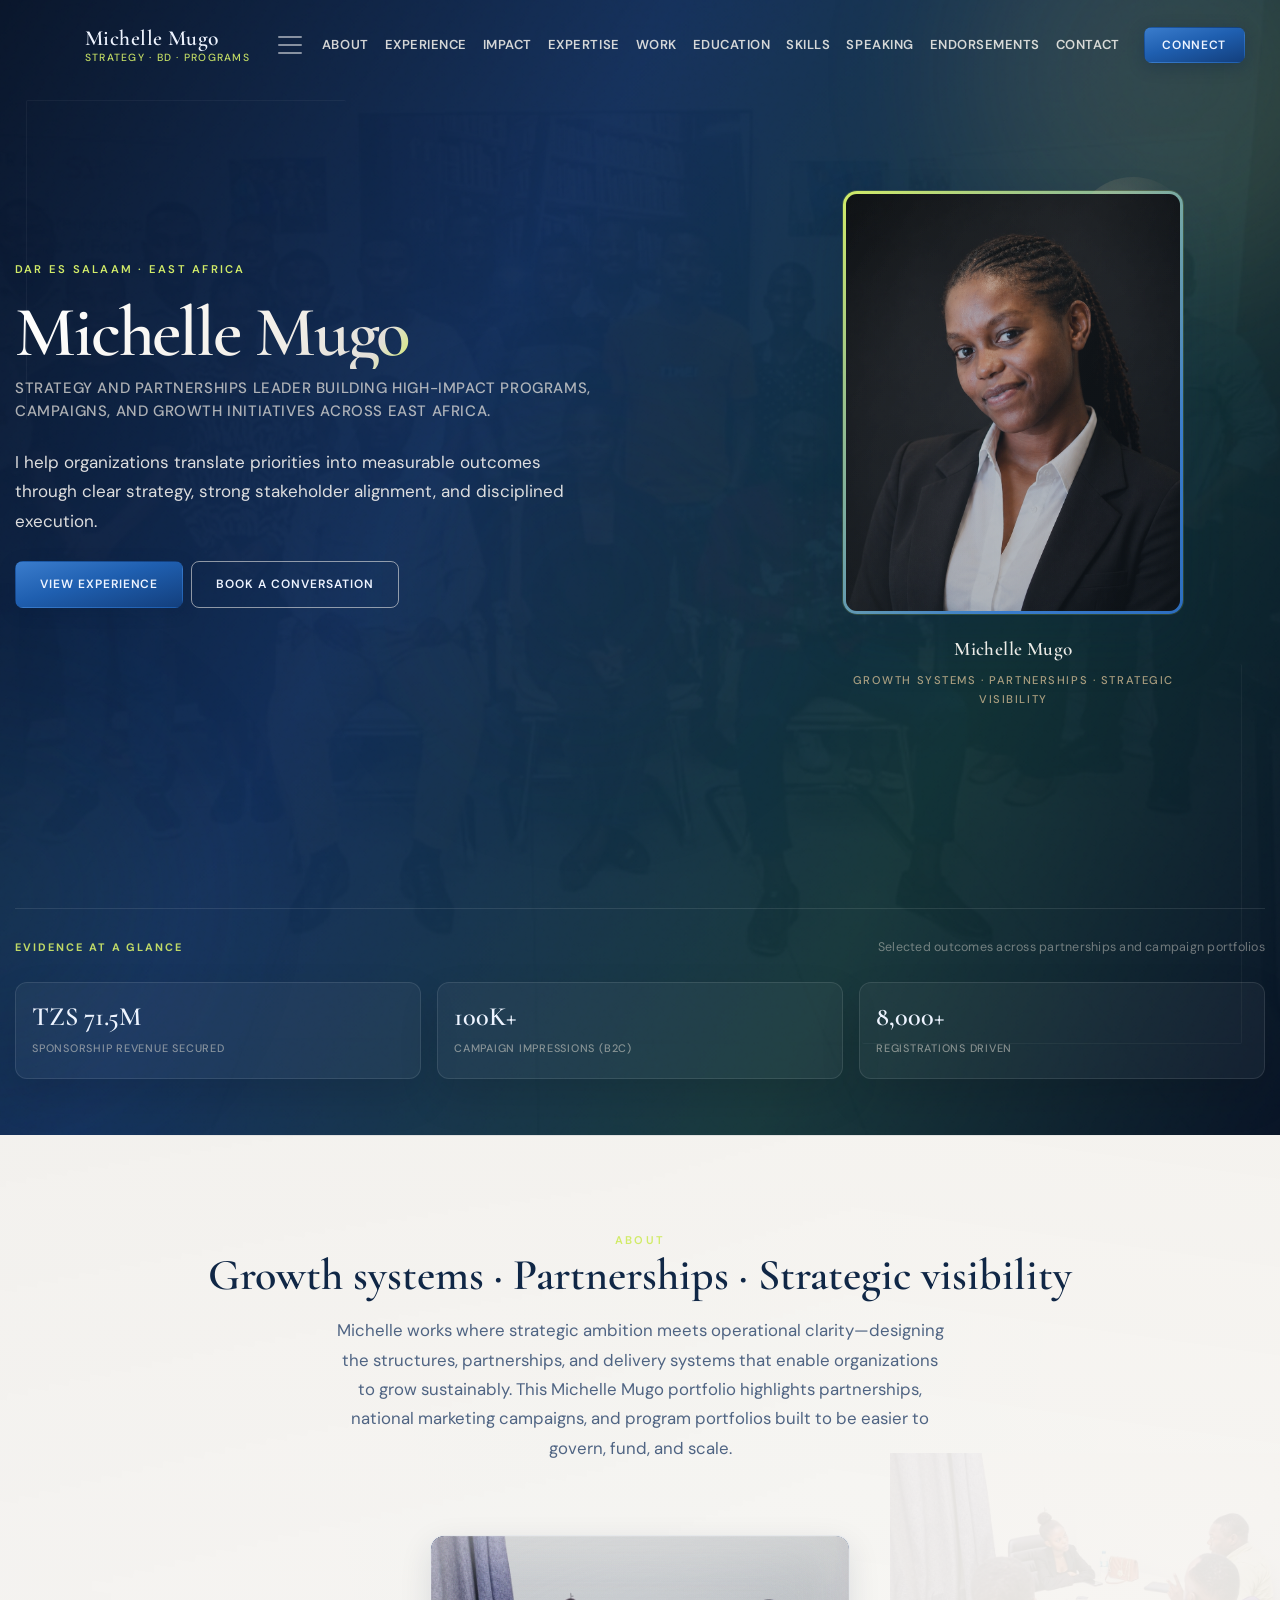
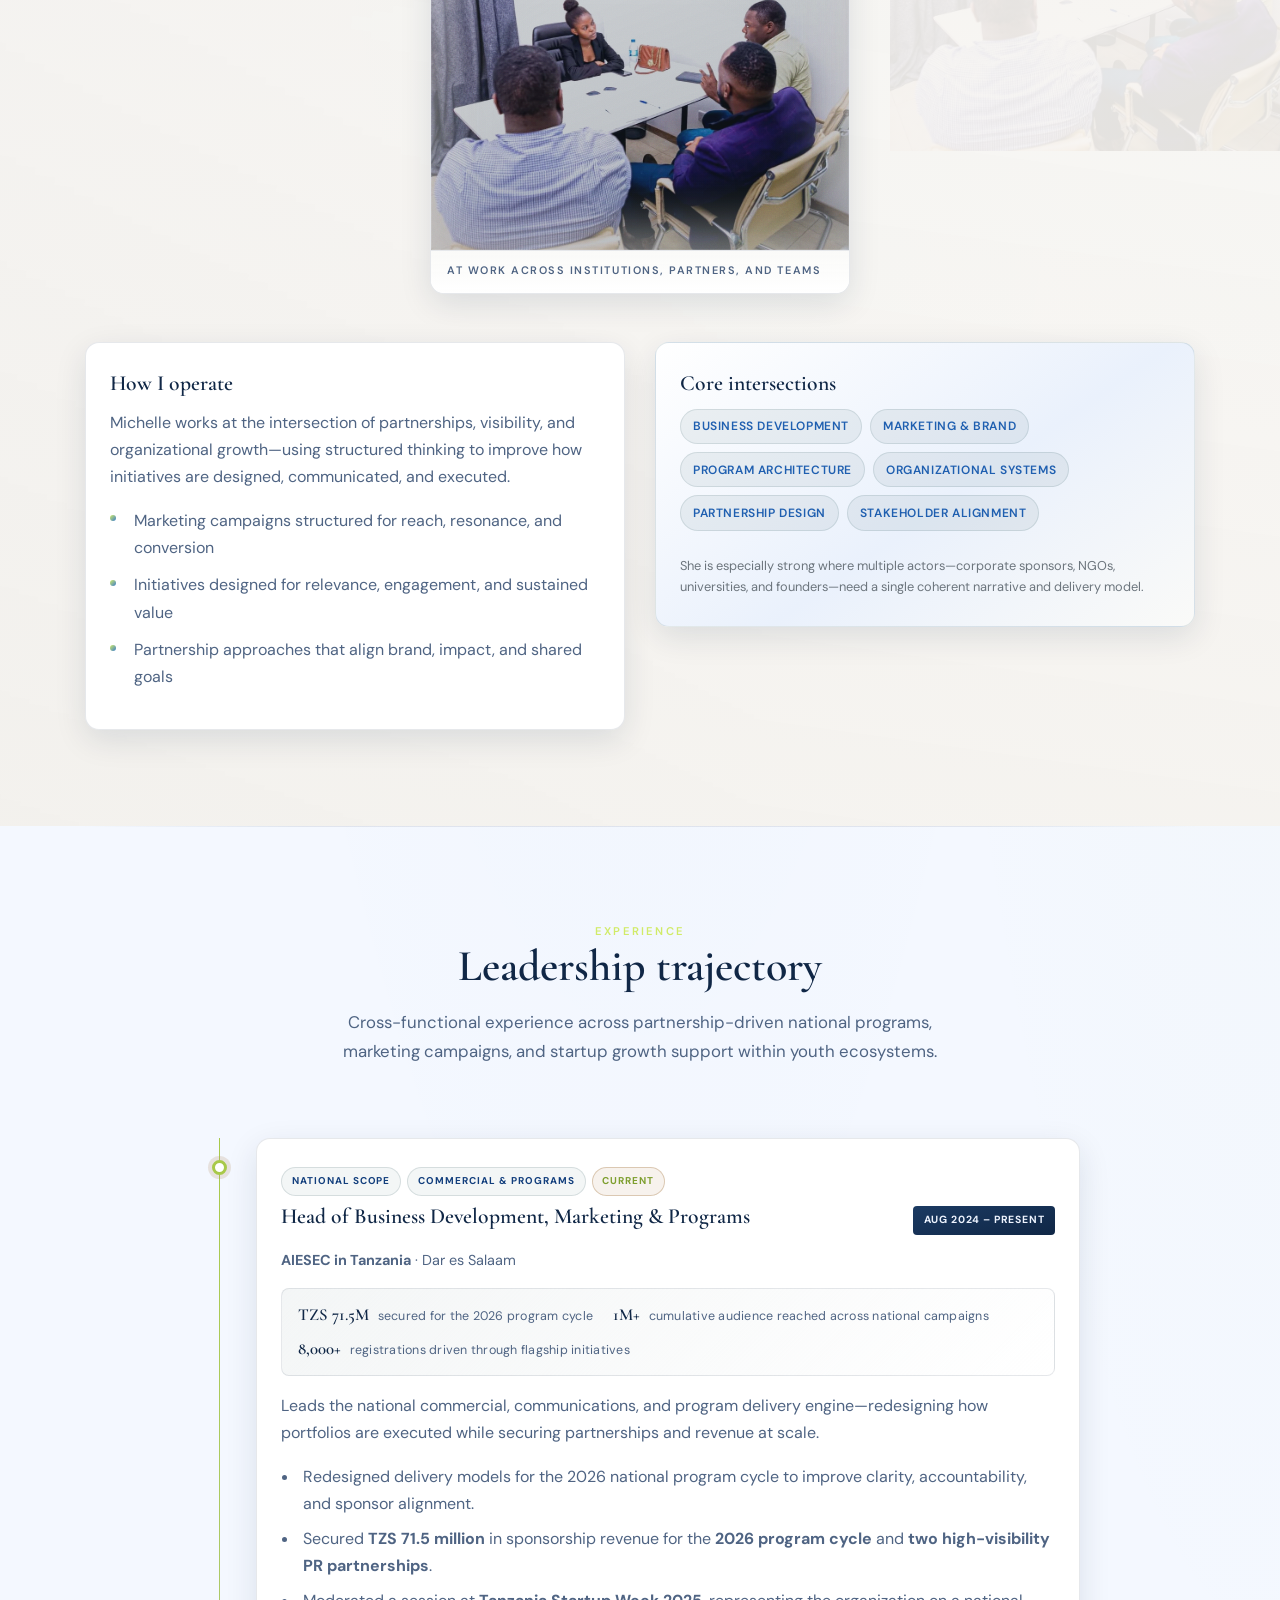
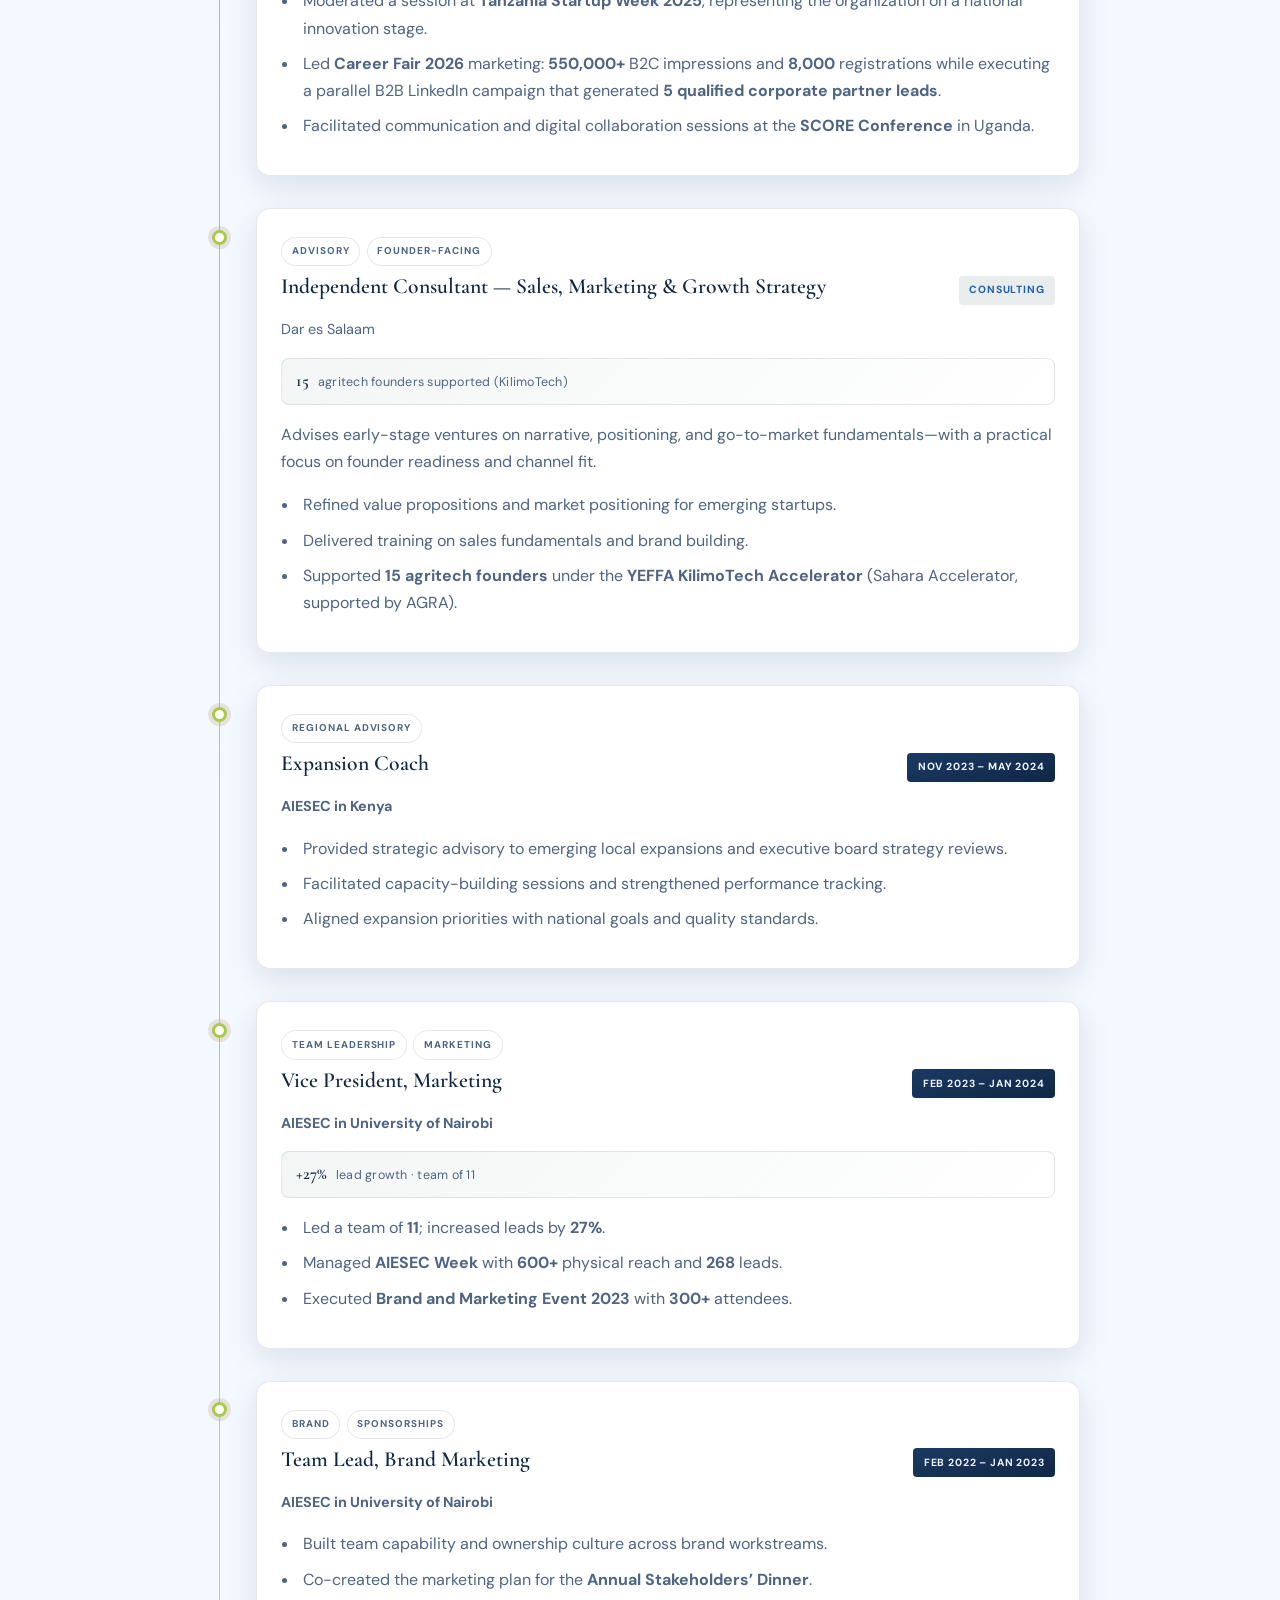
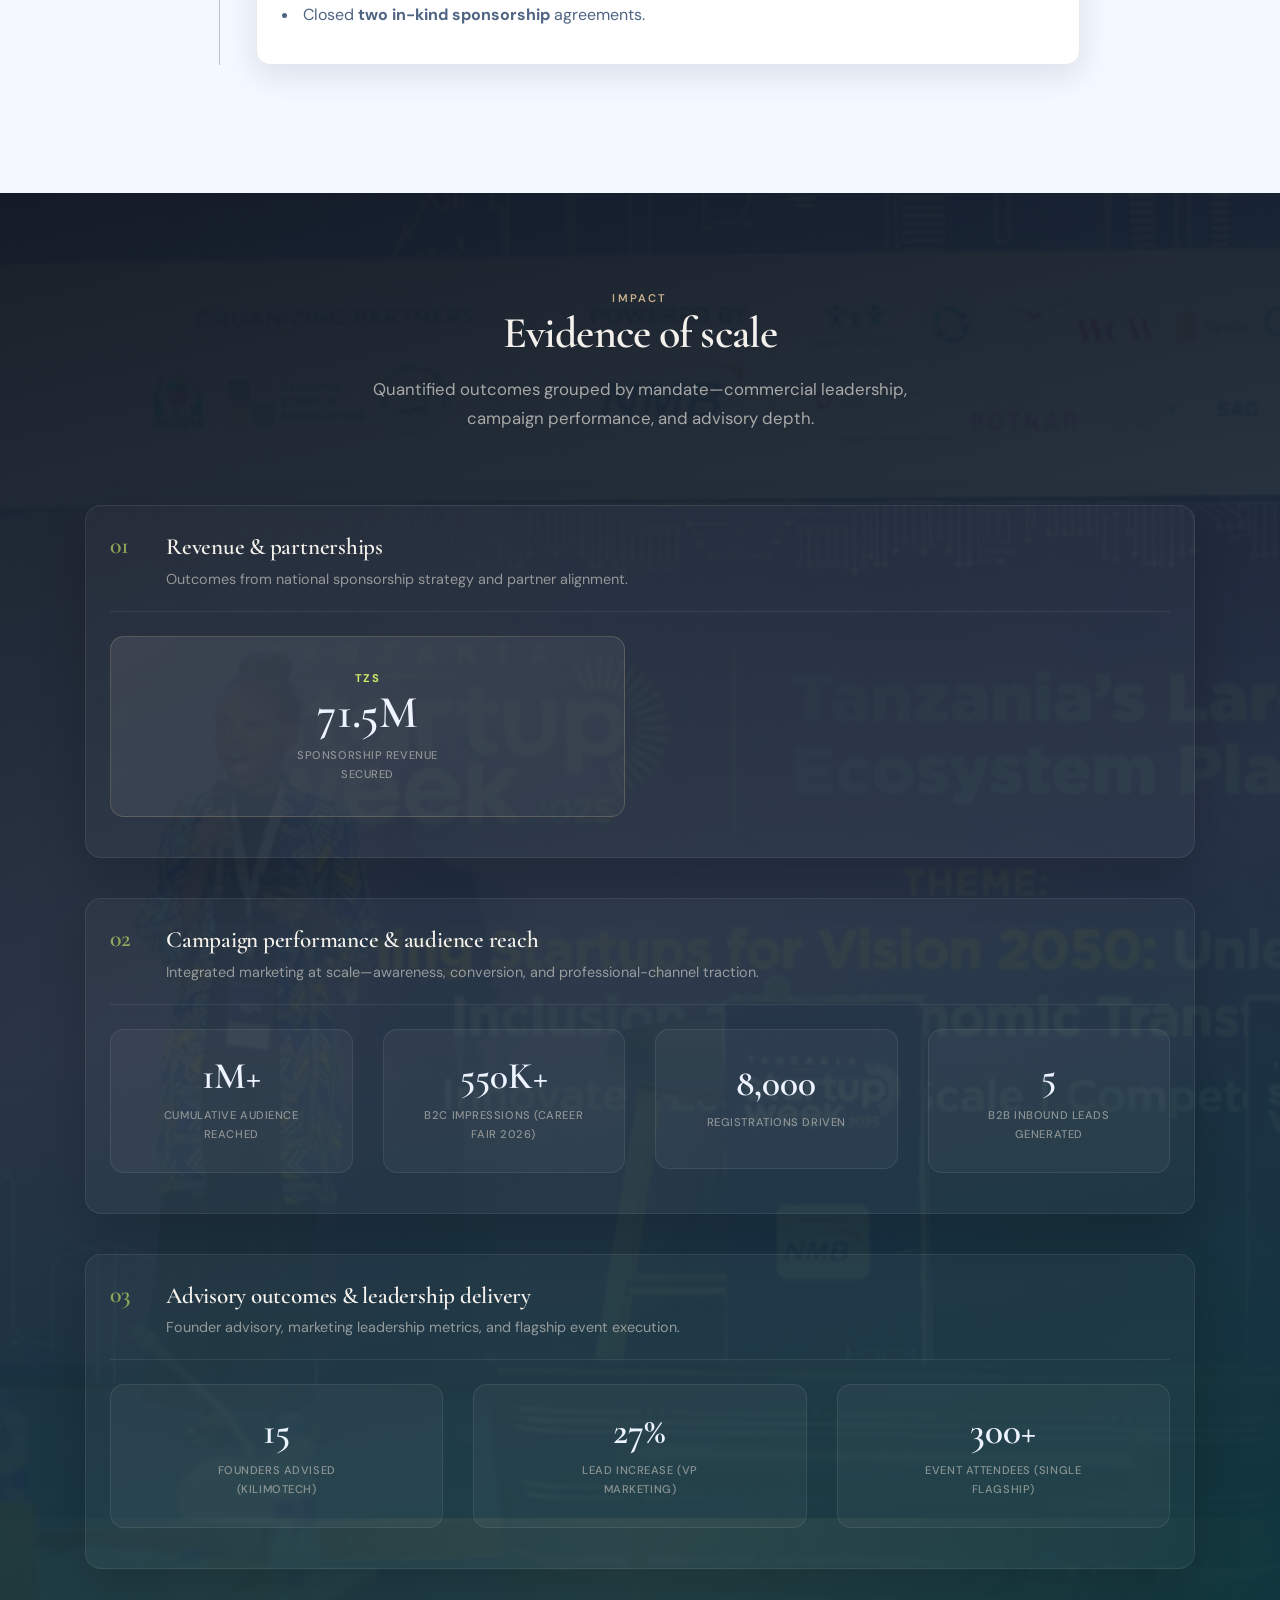
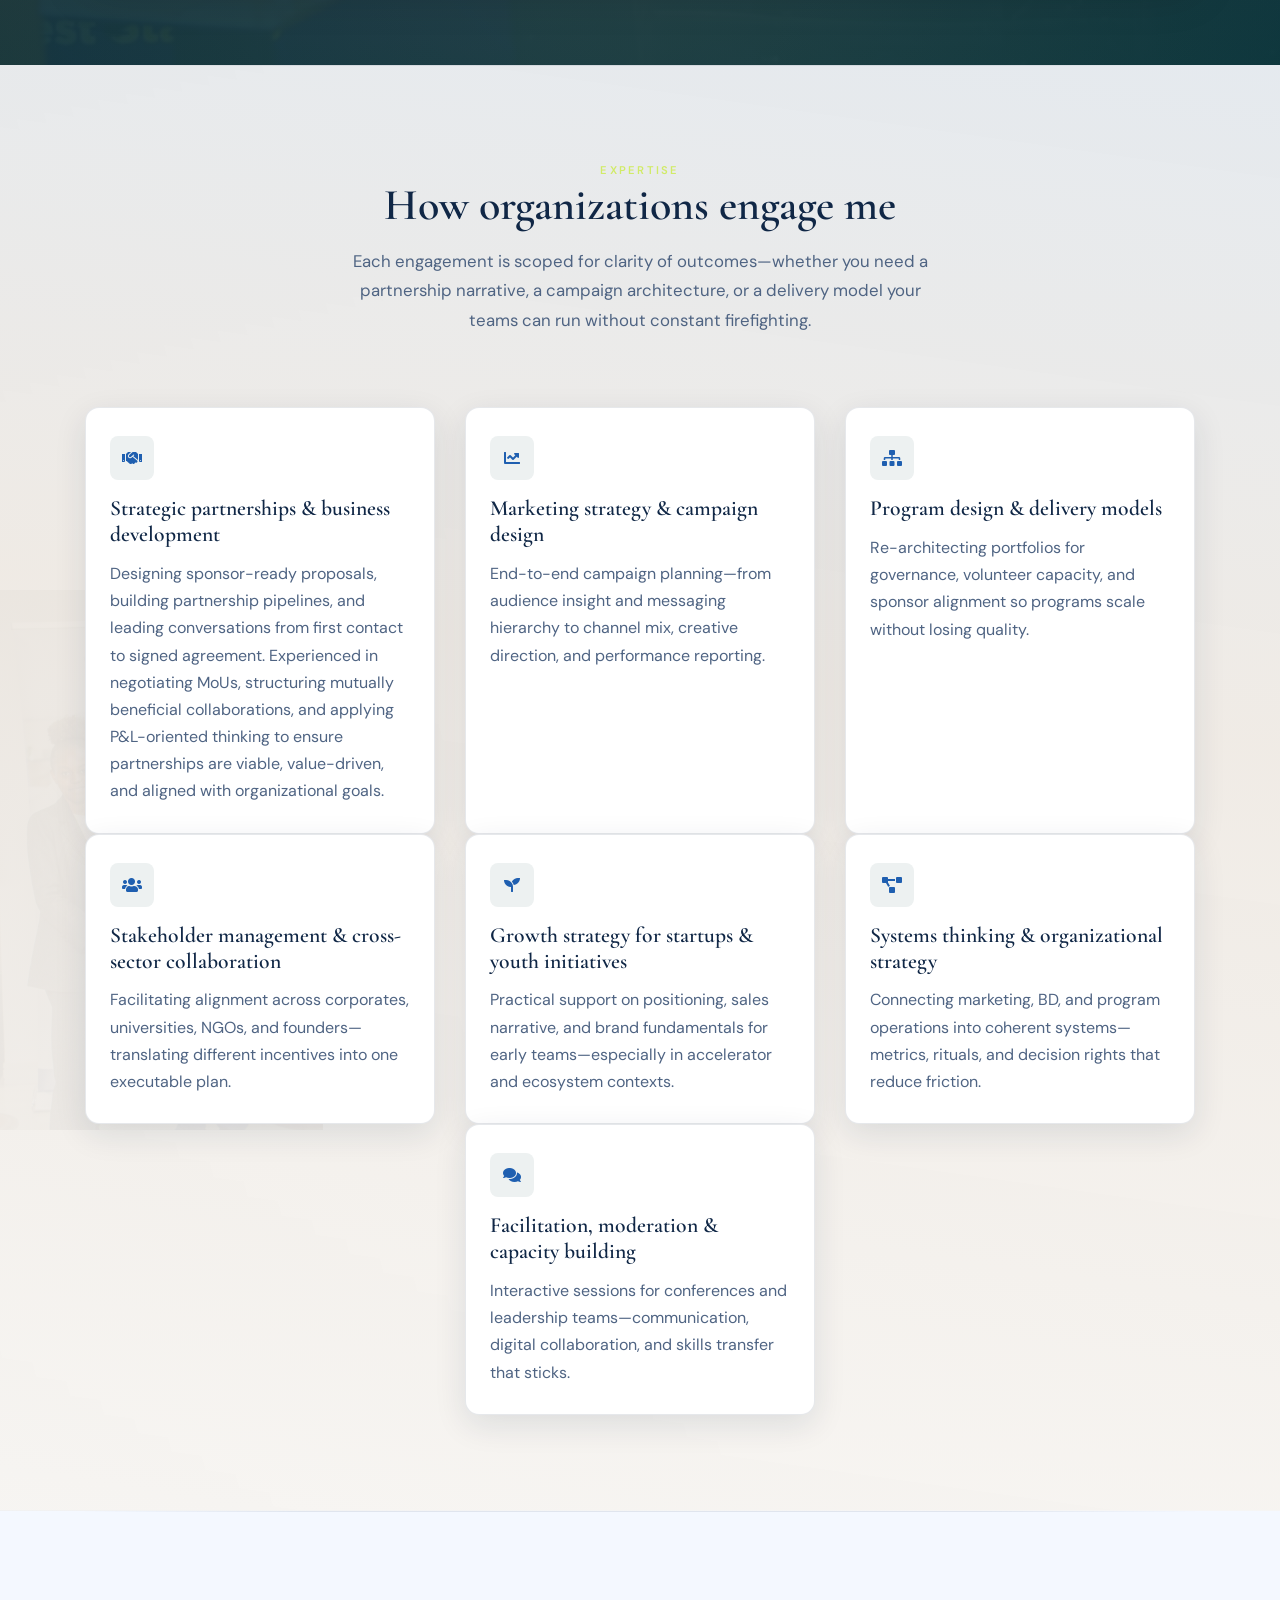
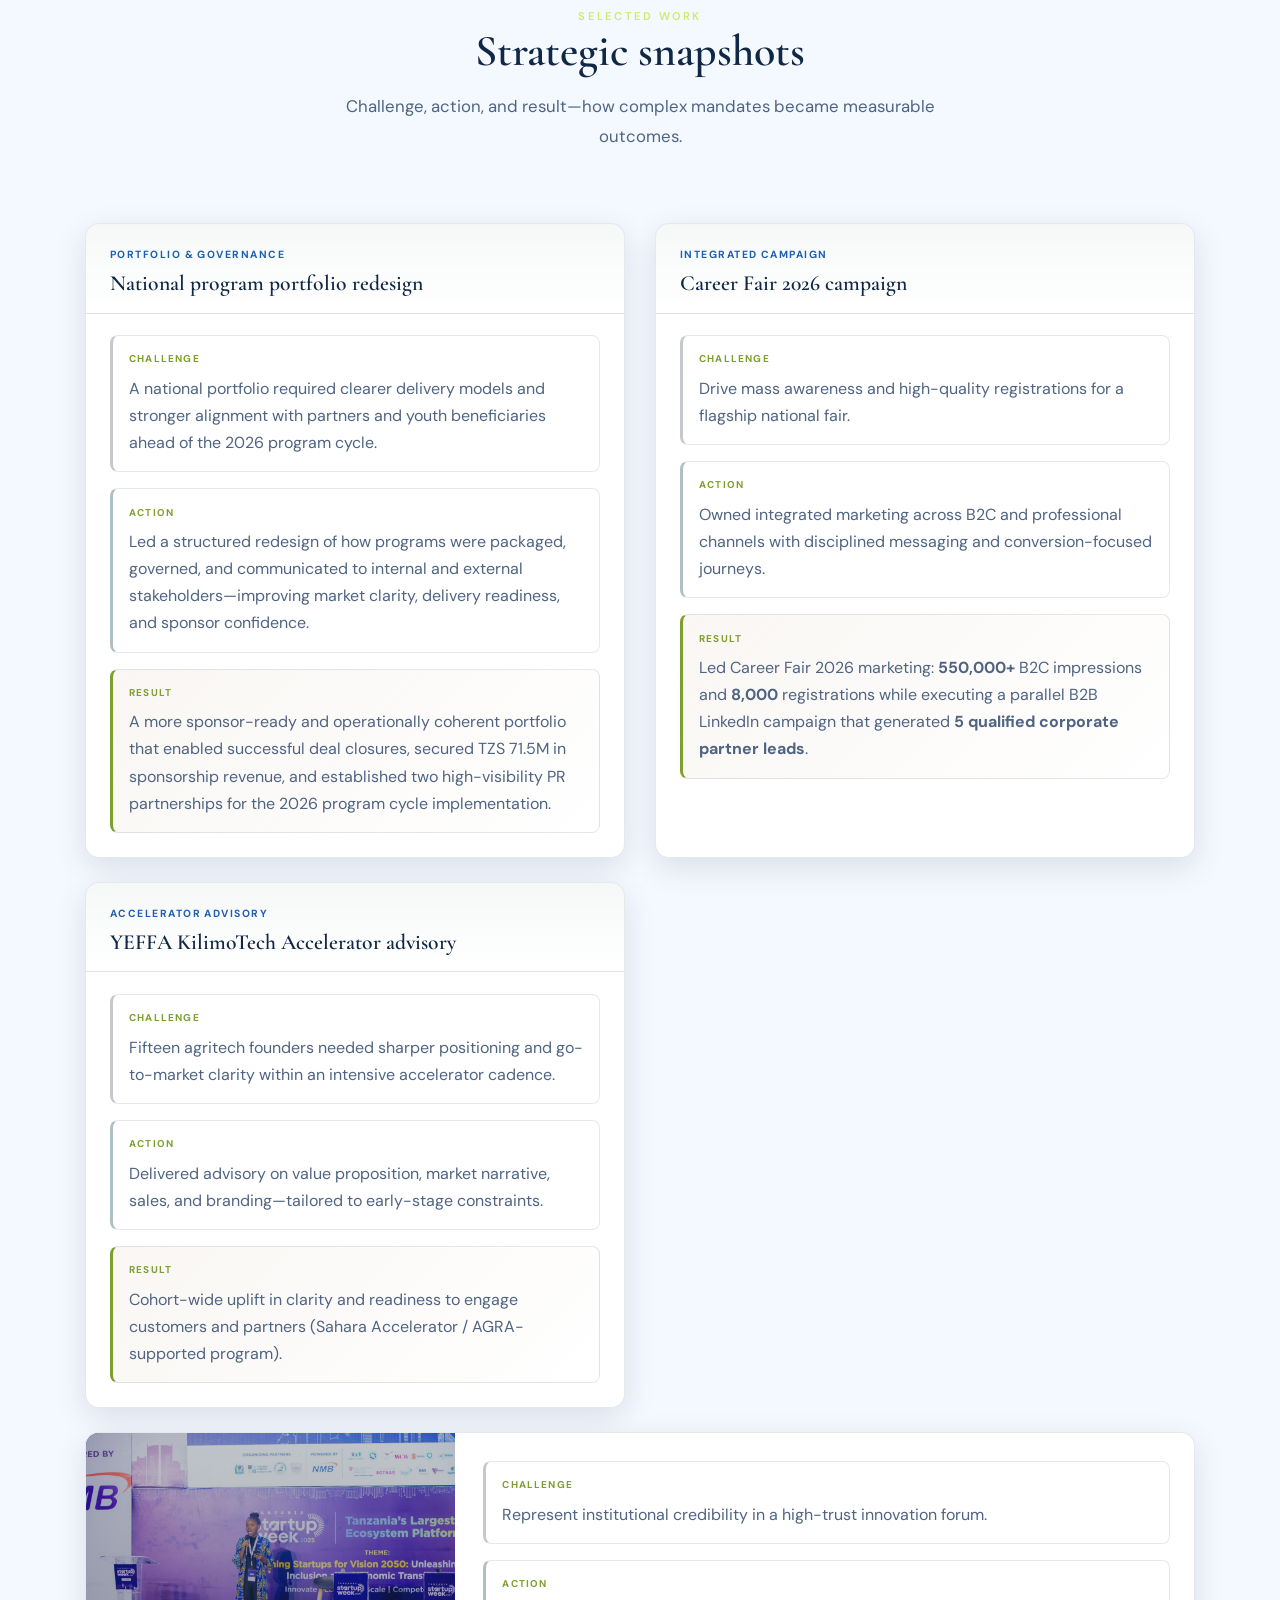
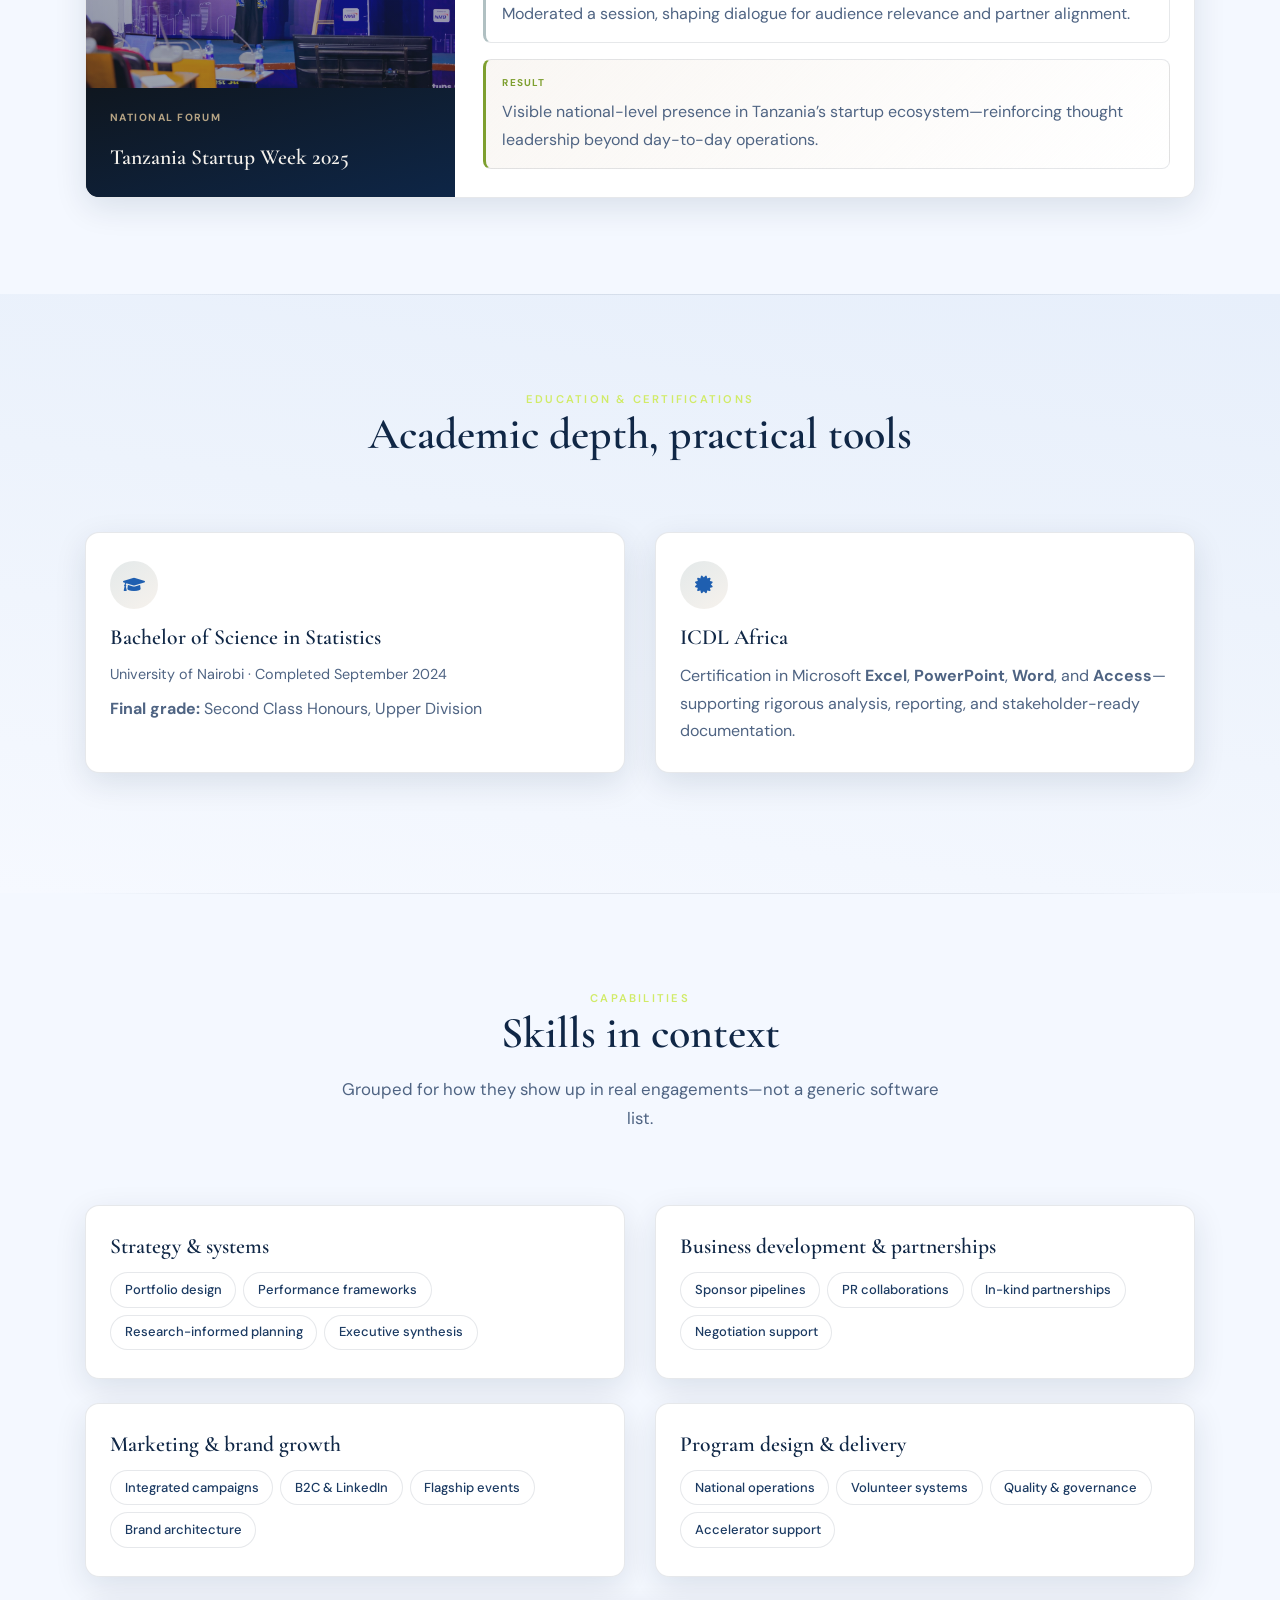
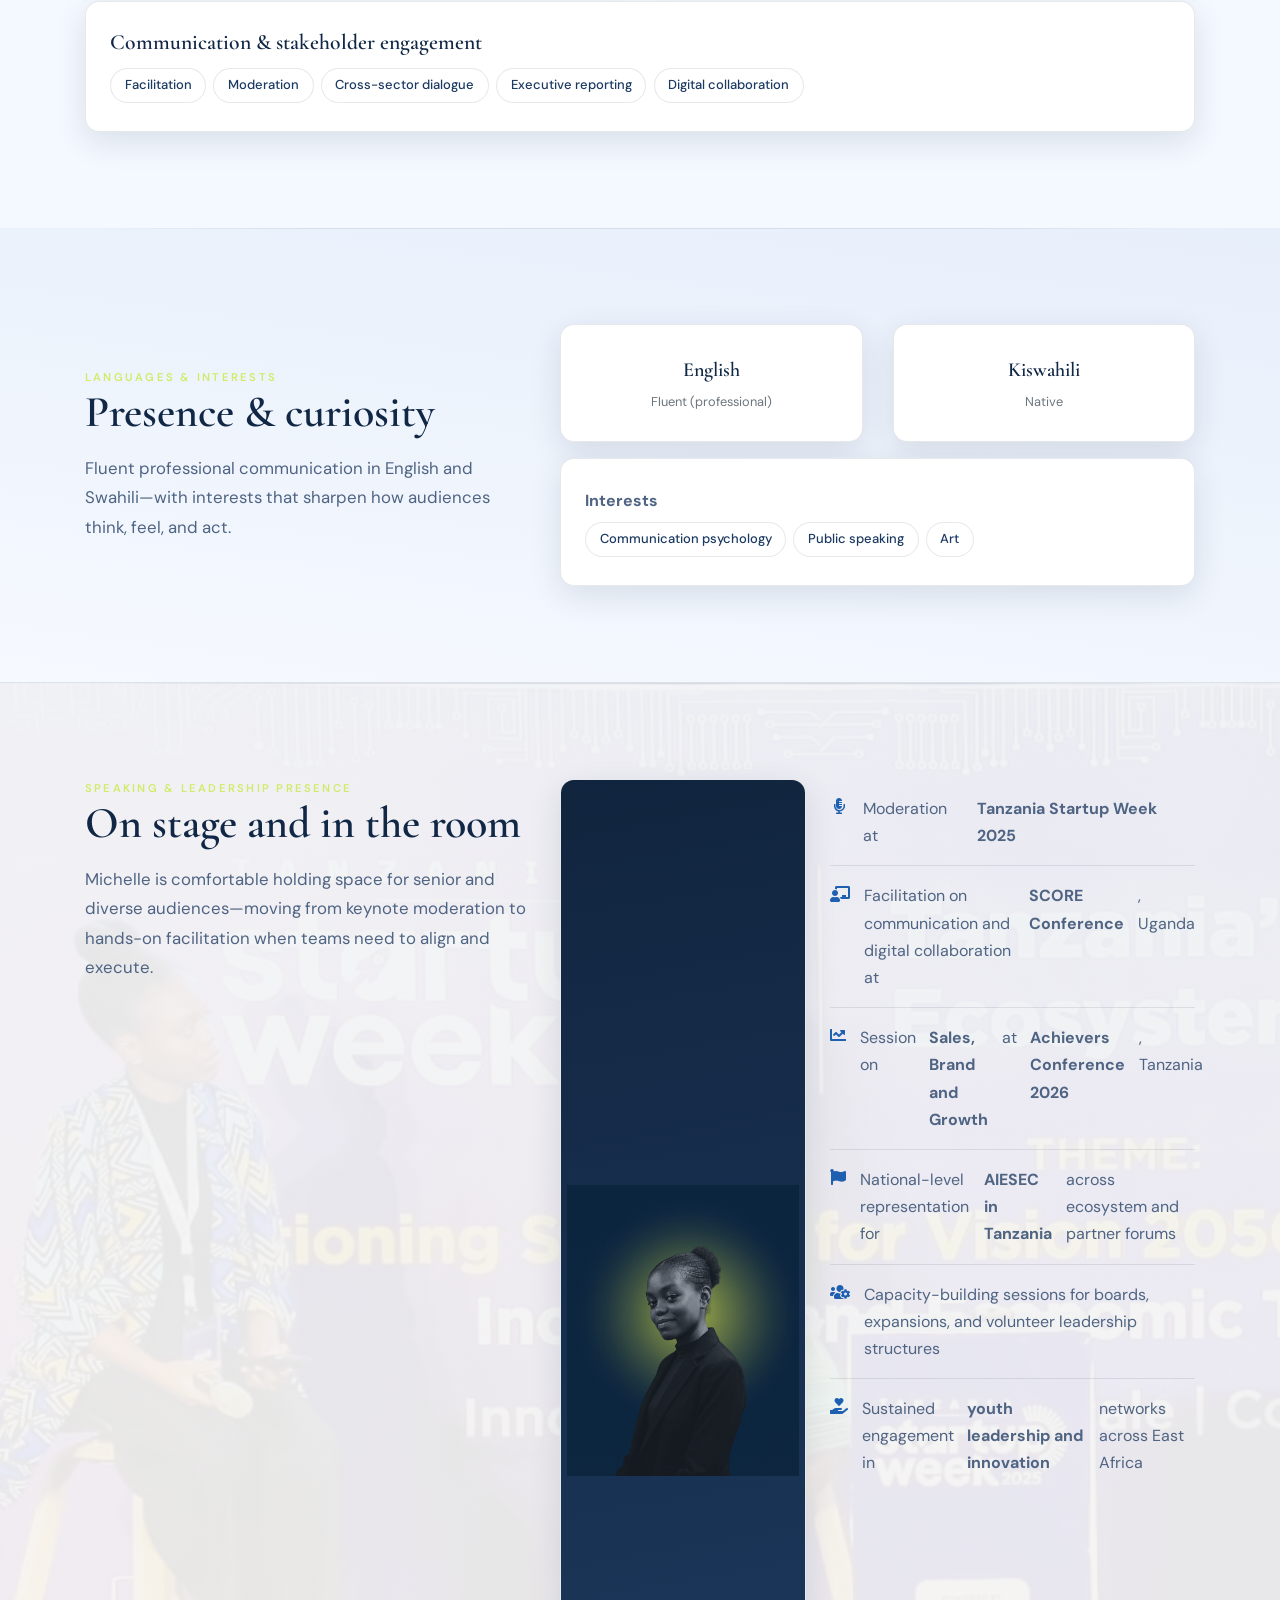
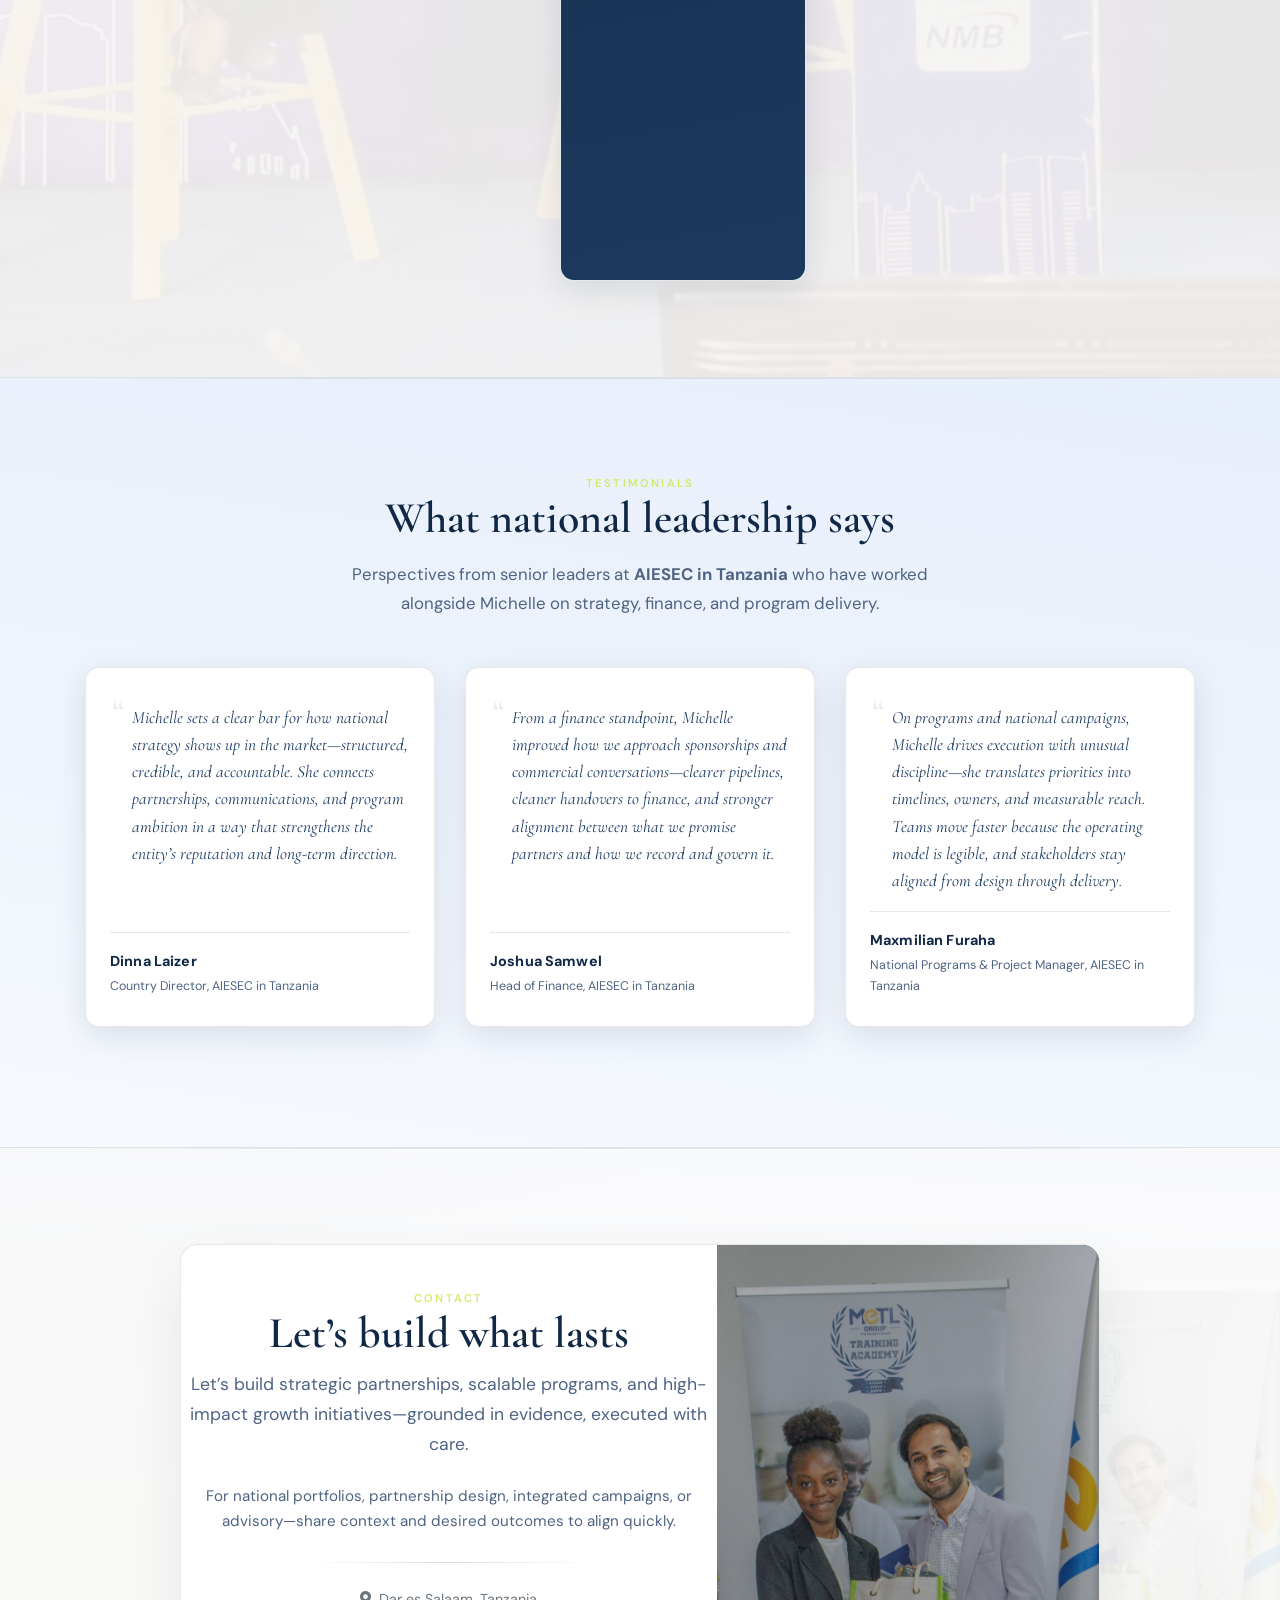
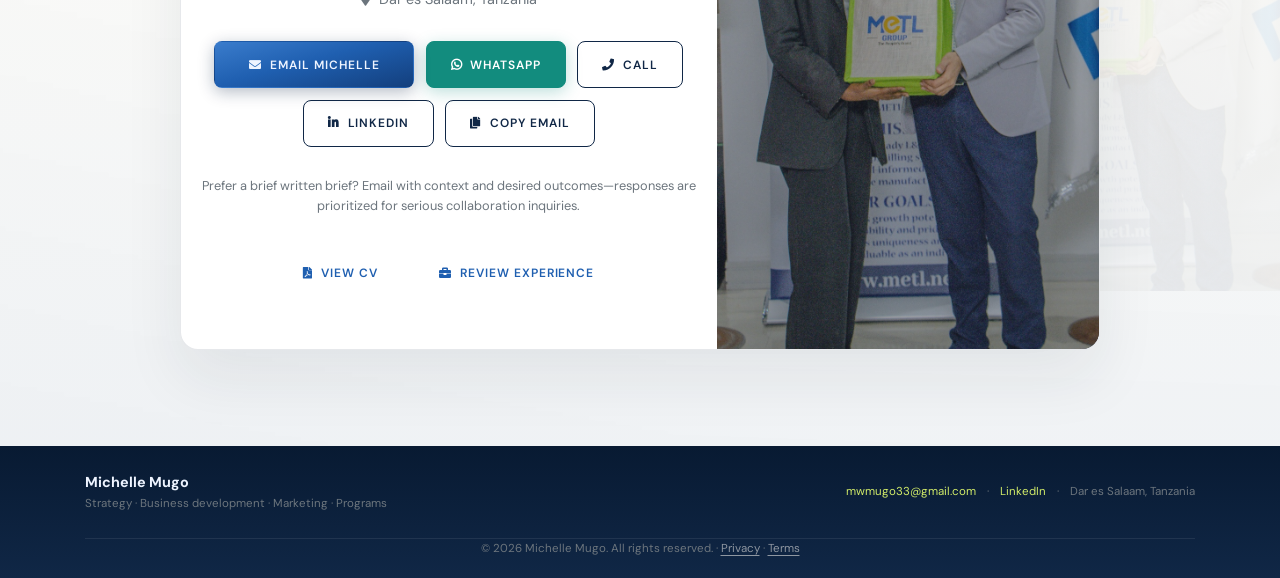
==== commit d06cfc0f: "Changes in Portfolio number" ====
--- a/index.html
+++ b/index.html
@@ -244,11 +244,10 @@
                             </ul>
                             <p class="mb-3">Leads the national commercial, communications, and program delivery engine—redesigning how portfolios are executed while securing partnerships and revenue at scale.</p>
                             <ul class="mm-list mb-0">
-                                <li>Redesigned delivery models for the national program portfolio to improve clarity, accountability, and sponsor alignment.</li>
-                                <li>Secured <strong>TZS 71.5 million</strong> in sponsorship revenue and <strong>two high-visibility PR partnerships</strong>.</li>
+                                <li>Redesigned delivery models for the 2026 national program cycle to improve clarity, accountability, and sponsor alignment.</li>
+                                <li>Secured <strong>TZS 71.5 million</strong> in sponsorship revenue for the <strong>2026 program cycle</strong> and <strong>two high-visibility PR partnerships</strong>.</li>
                                 <li>Moderated a session at <strong>Tanzania Startup Week 2025</strong>, representing the organization on a national innovation stage.</li>
-                                <li>Led <strong>Career Fair 2026</strong> marketing: <strong>100,000+</strong> B2C impressions, <strong>8,000</strong> registrations, and <strong>17,300</strong> LinkedIn impressions.</li>
-                                <li>Spearheaded the <strong>BlueHeart Project</strong> campaign with <strong>400,000+</strong> online impressions.</li>
+                                <li>Led <strong>Career Fair 2026</strong> marketing: <strong>550,000+</strong> B2C impressions and <strong>8,000</strong> registrations while executing a parallel B2B LinkedIn campaign that generated <strong>5 qualified corporate partner leads</strong>.</li>
                                 <li>Facilitated communication and digital collaboration sessions at the <strong>SCORE Conference</strong> in Uganda.</li>
                             </ul>
                         </div>
@@ -311,8 +310,7 @@
                             </ul>
                             <ul class="mm-list mb-0">
                                 <li>Led a team of <strong>11</strong>; increased leads by <strong>27%</strong>.</li>
-                                <li>Managed <strong>AIESEC Week</strong> with <strong>600+</strong> reach and <strong>268</strong> leads.</li>
-                                <li>Led <strong>Youth Month</strong> with <strong>1,000+</strong> sign-ups and <strong>10,000+</strong> impressions.</li>
+                                <li>Managed <strong>AIESEC Week</strong> with <strong>600+</strong> physical reach and <strong>268</strong> leads.</li>
                                 <li>Executed <strong>Brand and Marketing Event 2023</strong> with <strong>300+</strong> attendees.</li>
                             </ul>
                         </div>
@@ -356,7 +354,7 @@
                             <span class="mm-impact-band-index">01</span>
                             <div>
                                 <h3 class="mm-impact-band-title">Revenue &amp; partnerships</h3>
-                                <p class="mm-impact-band-desc mb-0">Commercial outcomes from national sponsorship strategy and partner alignment.</p>
+                                <p class="mm-impact-band-desc mb-0">Outcomes from national sponsorship strategy and partner alignment.</p>
                             </div>
                         </div>
                         <div class="row mm-stagger mm-stagger-stats">
@@ -380,14 +378,14 @@
                         <div class="row mm-stagger mm-stagger-stats">
                             <div class="col-6 col-lg-3 mm-reveal">
                                 <div class="mm-stat-card">
-                                    <span class="mm-stat-num counter" data-target="100" data-decimals="0" data-suffix="K+">0</span>
-                                    <span class="mm-stat-label">B2C impressions (Career Fair)</span>
+                                    <span class="mm-stat-num counter" data-target="1" data-decimals="0" data-suffix="M+">0</span>
+                                    <span class="mm-stat-label">Cumulative audience reached</span>
                                 </div>
                             </div>
                             <div class="col-6 col-lg-3 mm-reveal">
                                 <div class="mm-stat-card">
-                                    <span class="mm-stat-num counter" data-target="400" data-decimals="0" data-suffix="K+">0</span>
-                                    <span class="mm-stat-label">Online impressions (BlueHeart)</span>
+                                    <span class="mm-stat-num counter" data-target="550" data-decimals="0" data-suffix="K+">0</span>
+                                    <span class="mm-stat-label">B2C impressions (Career Fair 2026)</span>
                                 </div>
                             </div>
                             <div class="col-6 col-lg-3 mm-reveal">
@@ -398,8 +396,8 @@
                             </div>
                             <div class="col-6 col-lg-3 mm-reveal">
                                 <div class="mm-stat-card">
-                                    <span class="mm-stat-num counter" data-target="17300" data-decimals="0" data-suffix="">0</span>
-                                    <span class="mm-stat-label">LinkedIn impressions</span>
+                                    <span class="mm-stat-num counter" data-target="5" data-decimals="0" data-suffix="">0</span>
+                                    <span class="mm-stat-label">B2B inbound leads generated</span>
                                 </div>
                             </div>
                         </div>
@@ -452,7 +450,7 @@
                         <div class="mm-service-card mm-card mm-card-pad mm-card-shine mm-js-tilt-card h-100">
                             <div class="mm-service-icon"><i class="fas fa-handshake" aria-hidden="true"></i></div>
                             <h3 class="mm-h3">Strategic partnerships &amp; business development</h3>
-                            <p class="mb-0">Designing sponsor-ready proposals, structuring PR and brand collaborations, and building pipelines that convert attention into signed agreements.</p>
+                            <p class="mb-0">Designing sponsor-ready proposals, building partnership pipelines, and leading conversations from first contact to signed agreement. Experienced in negotiating MoUs, structuring mutually beneficial collaborations, and applying P&L-oriented thinking to ensure partnerships are viable, value-driven, and aligned with organizational goals.</p>
                         </div>
                     </div>
                     <div class="col-md-6 col-lg-4 mm-reveal">
@@ -521,15 +519,15 @@
                             <div class="mm-case-body">
                                 <div class="mm-case-block mm-case-block--challenge">
                                     <span class="mm-case-label">Challenge</span>
-                                    <p class="mb-0">A national portfolio needed clearer delivery models and stronger alignment with partners and volunteers.</p>
+                                    <p class="mb-0">A national portfolio required clearer delivery models and stronger alignment with partners and youth beneficiaries ahead of the 2026 program cycle.</p>
                                 </div>
                                 <div class="mm-case-block mm-case-block--action">
                                     <span class="mm-case-label">Action</span>
-                                    <p class="mb-0">Led a structured redesign of how programs were packaged, governed, and communicated to internal and external stakeholders.</p>
+                                    <p class="mb-0">Led a structured redesign of how programs were packaged, governed, and communicated to internal and external stakeholders—improving market clarity, delivery readiness, and sponsor confidence.</p>
                                 </div>
                                 <div class="mm-case-block mm-case-block--result">
                                     <span class="mm-case-label">Result</span>
-                                    <p class="mb-0">A more sponsor-ready, operationally legible portfolio—supporting major revenue and partnership wins including <strong>TZS 71.5M</strong> secured and <strong>two PR partnerships</strong>.</p>
+                                    <p class="mb-0">A more sponsor-ready and operationally coherent portfolio that enabled successful deal closures, secured TZS 71.5M in sponsorship revenue, and established two high-visibility PR partnerships for the 2026 program cycle implementation.</p>
                                 </div>
                             </div>
                         </div>
@@ -551,33 +549,12 @@
                                 </div>
                                 <div class="mm-case-block mm-case-block--result">
                                     <span class="mm-case-label">Result</span>
-                                    <p class="mb-0"><strong>100,000+</strong> B2C impressions, <strong>8,000</strong> registrations, and <strong>17,300</strong> LinkedIn impressions.</p>
-                                </div>
-                            </div>
-                        </div>
-                    </div>
-                    <div class="col-lg-6 mm-reveal mb-4">
-                        <div class="mm-case mm-card mm-card-shine mm-js-tilt-card h-100">
-                            <div class="mm-case-top">
-                                <span class="mm-case-eyebrow">Cause-led visibility</span>
-                                <h3 class="mm-h3 mb-0">BlueHeart Project campaign</h3>
-                            </div>
-                            <div class="mm-case-body">
-                                <div class="mm-case-block mm-case-block--challenge">
-                                    <span class="mm-case-label">Challenge</span>
-                                    <p class="mb-0">Achieve standout visibility for a cause-led initiative in a crowded digital environment.</p>
-                                </div>
-                                <div class="mm-case-block mm-case-block--action">
-                                    <span class="mm-case-label">Action</span>
-                                    <p class="mb-0">Spearheaded creative and distribution strategy tuned for shareability and brand-safe amplification.</p>
-                                </div>
-                                <div class="mm-case-block mm-case-block--result">
-                                    <span class="mm-case-label">Result</span>
-                                    <p class="mb-0"><strong>400,000+</strong> online impressions.</p>
-                                </div>
-                            </div>
-                        </div>
-                    </div>
+                                    <p class="mb-0">Led Career Fair 2026 marketing: <strong>550,000+</strong> B2C impressions and <strong>8,000</strong> registrations while executing a parallel B2B LinkedIn campaign that generated <strong>5 qualified corporate partner leads</strong>.</p>
+                                </div>
+                            </div>
+                        </div>
+                    </div>
+                    
                     <div class="col-lg-6 mm-reveal mb-4">
                         <div class="mm-case mm-card mm-card-shine mm-js-tilt-card h-100">
                             <div class="mm-case-top">
@@ -769,13 +746,14 @@
                         <div class="row align-items-start">
                             <div class="col-md-5 mb-4 mb-md-0 pr-md-3">
                                 <figure class="mm-speaking-photo mm-card mb-0">
-                                    <img class="mm-speaking-photo-img mm-speaking-photo-img--wide" src="images/mm2.png" width="900" height="1100" alt="Michelle Mugo speaking and leadership presence section visual" loading="lazy" decoding="async">
+                                    <img class="mm-speaking-photo-img mm-speaking-photo-img--wide" src="images/mm1.jpeg" width="900" height="1100" alt="Michelle Mugo speaking and leadership presence section visual" loading="lazy" decoding="async">
                                 </figure>
                             </div>
                             <div class="col-md-7 pl-md-2">
                         <ul class="mm-speaking-list list-unstyled mb-0">
                             <li><i class="fas fa-microphone-alt" aria-hidden="true"></i> Moderation at <strong>Tanzania Startup Week 2025</strong></li>
                             <li><i class="fas fa-chalkboard-teacher" aria-hidden="true"></i> Facilitation on communication and digital collaboration at <strong>SCORE Conference</strong>, Uganda</li>
+                            <li><i class="fas fa-chart-line" aria-hidden="true"></i> Session on <strong>Sales, Brand and Growth</strong> at <strong>Achievers Conference 2026</strong>, Tanzania</li>
                             <li><i class="fas fa-flag" aria-hidden="true"></i> National-level representation for <strong>AIESEC in Tanzania</strong> across ecosystem and partner forums</li>
                             <li><i class="fas fa-users-cog" aria-hidden="true"></i> Capacity-building sessions for boards, expansions, and volunteer leadership structures</li>
                             <li><i class="fas fa-hand-holding-heart" aria-hidden="true"></i> Sustained engagement in <strong>youth leadership and innovation</strong> networks across East Africa</li>
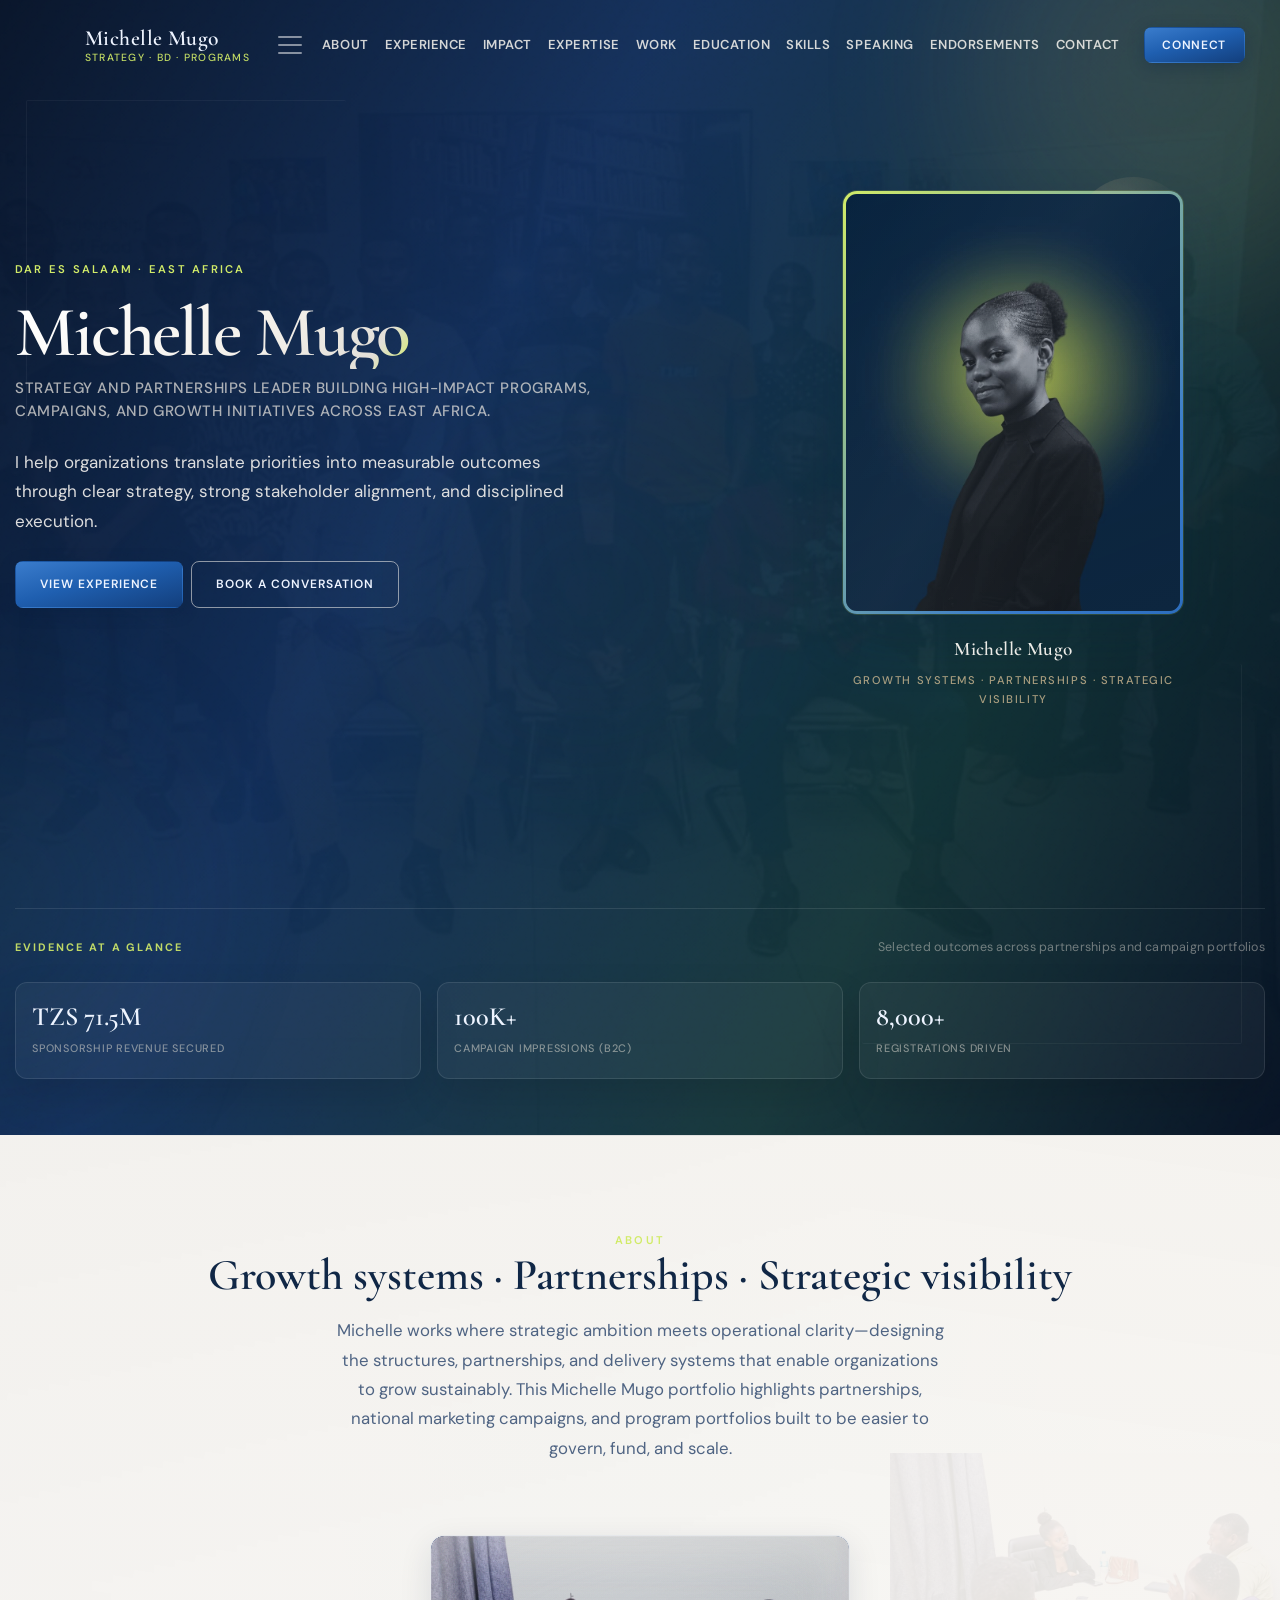
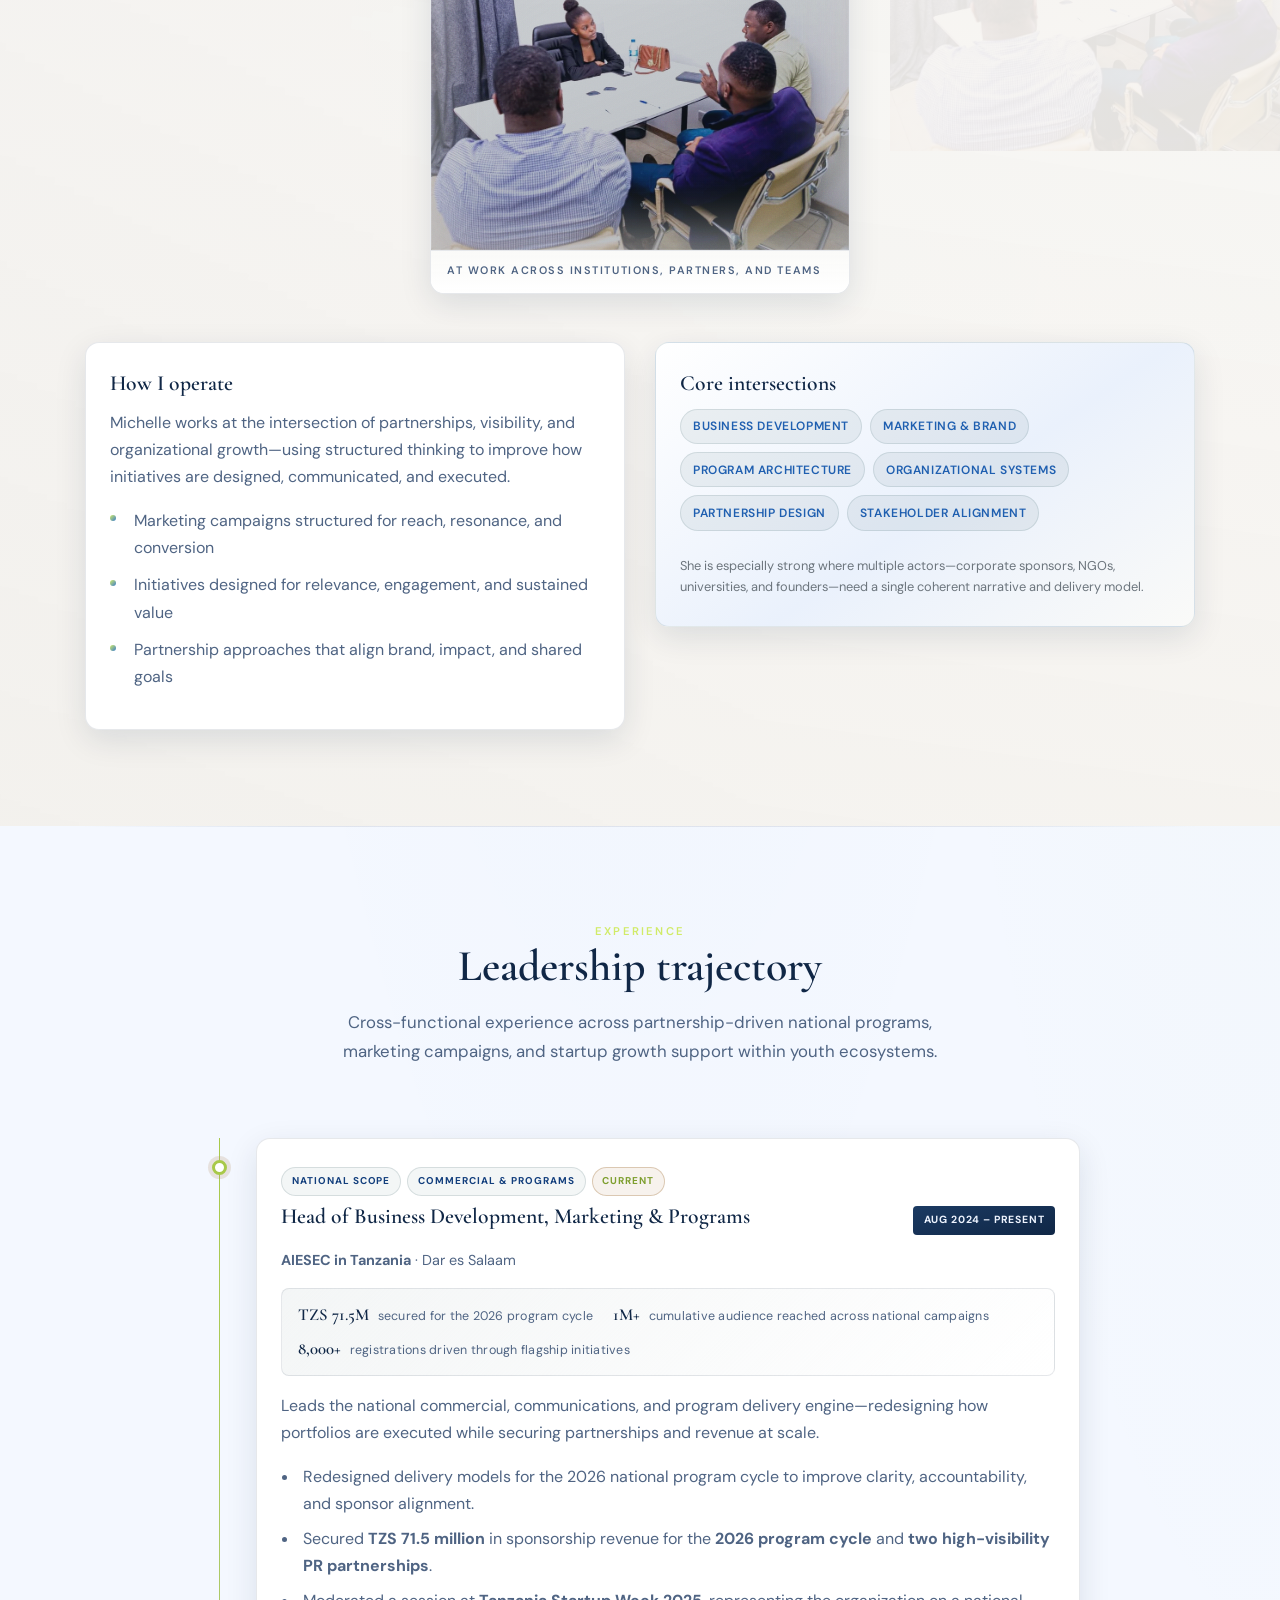
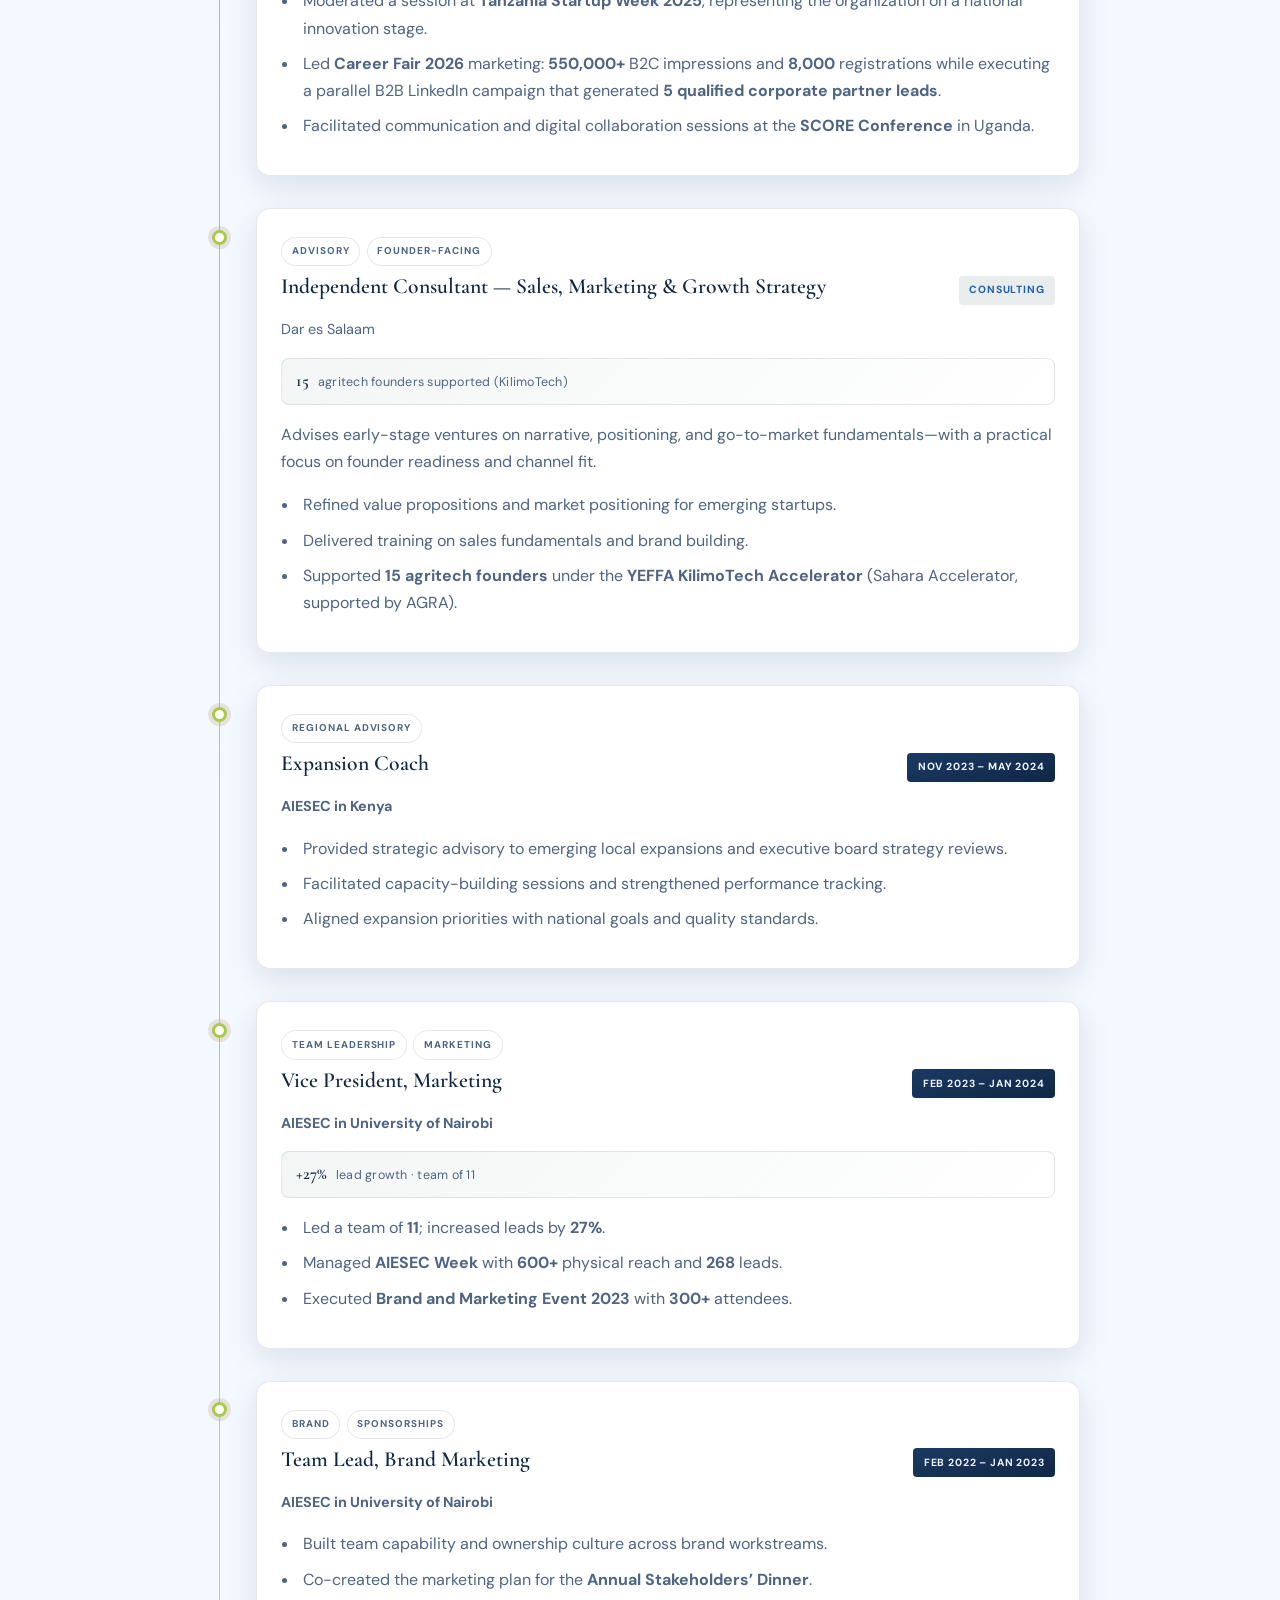
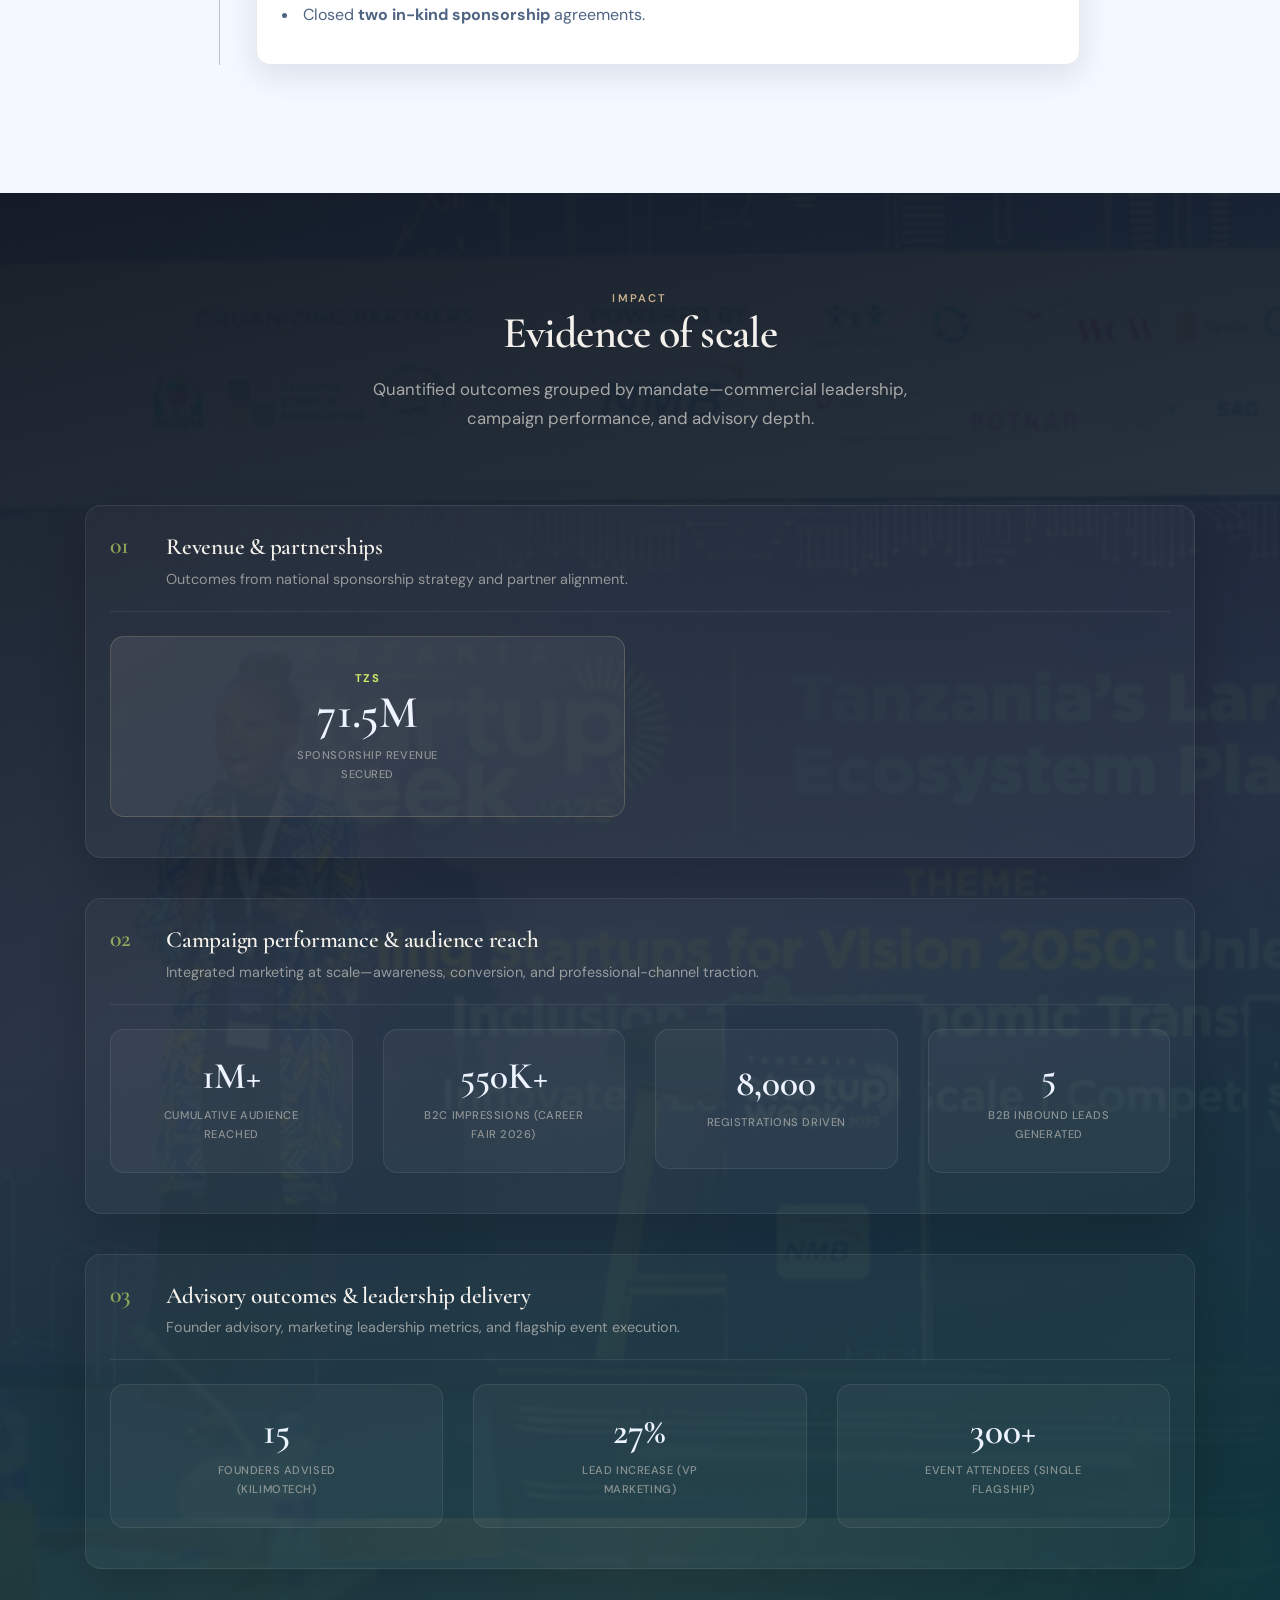
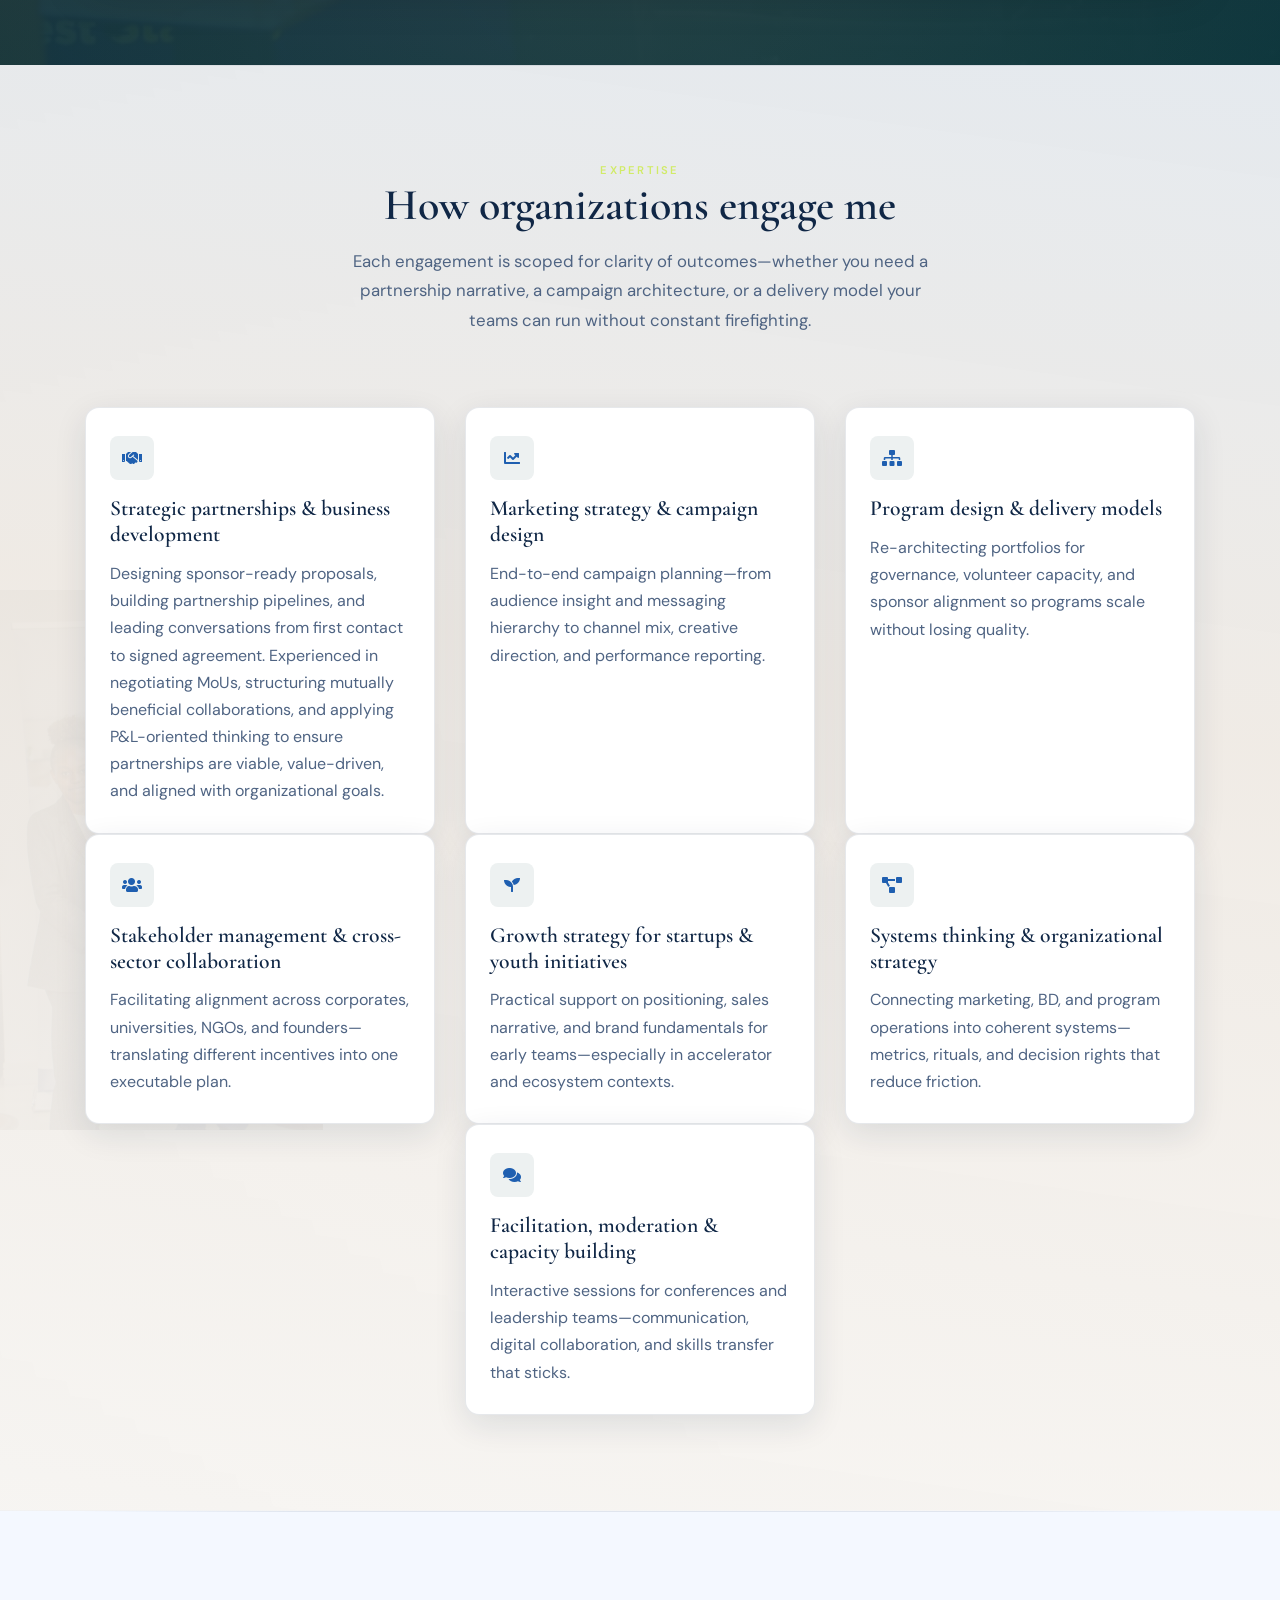
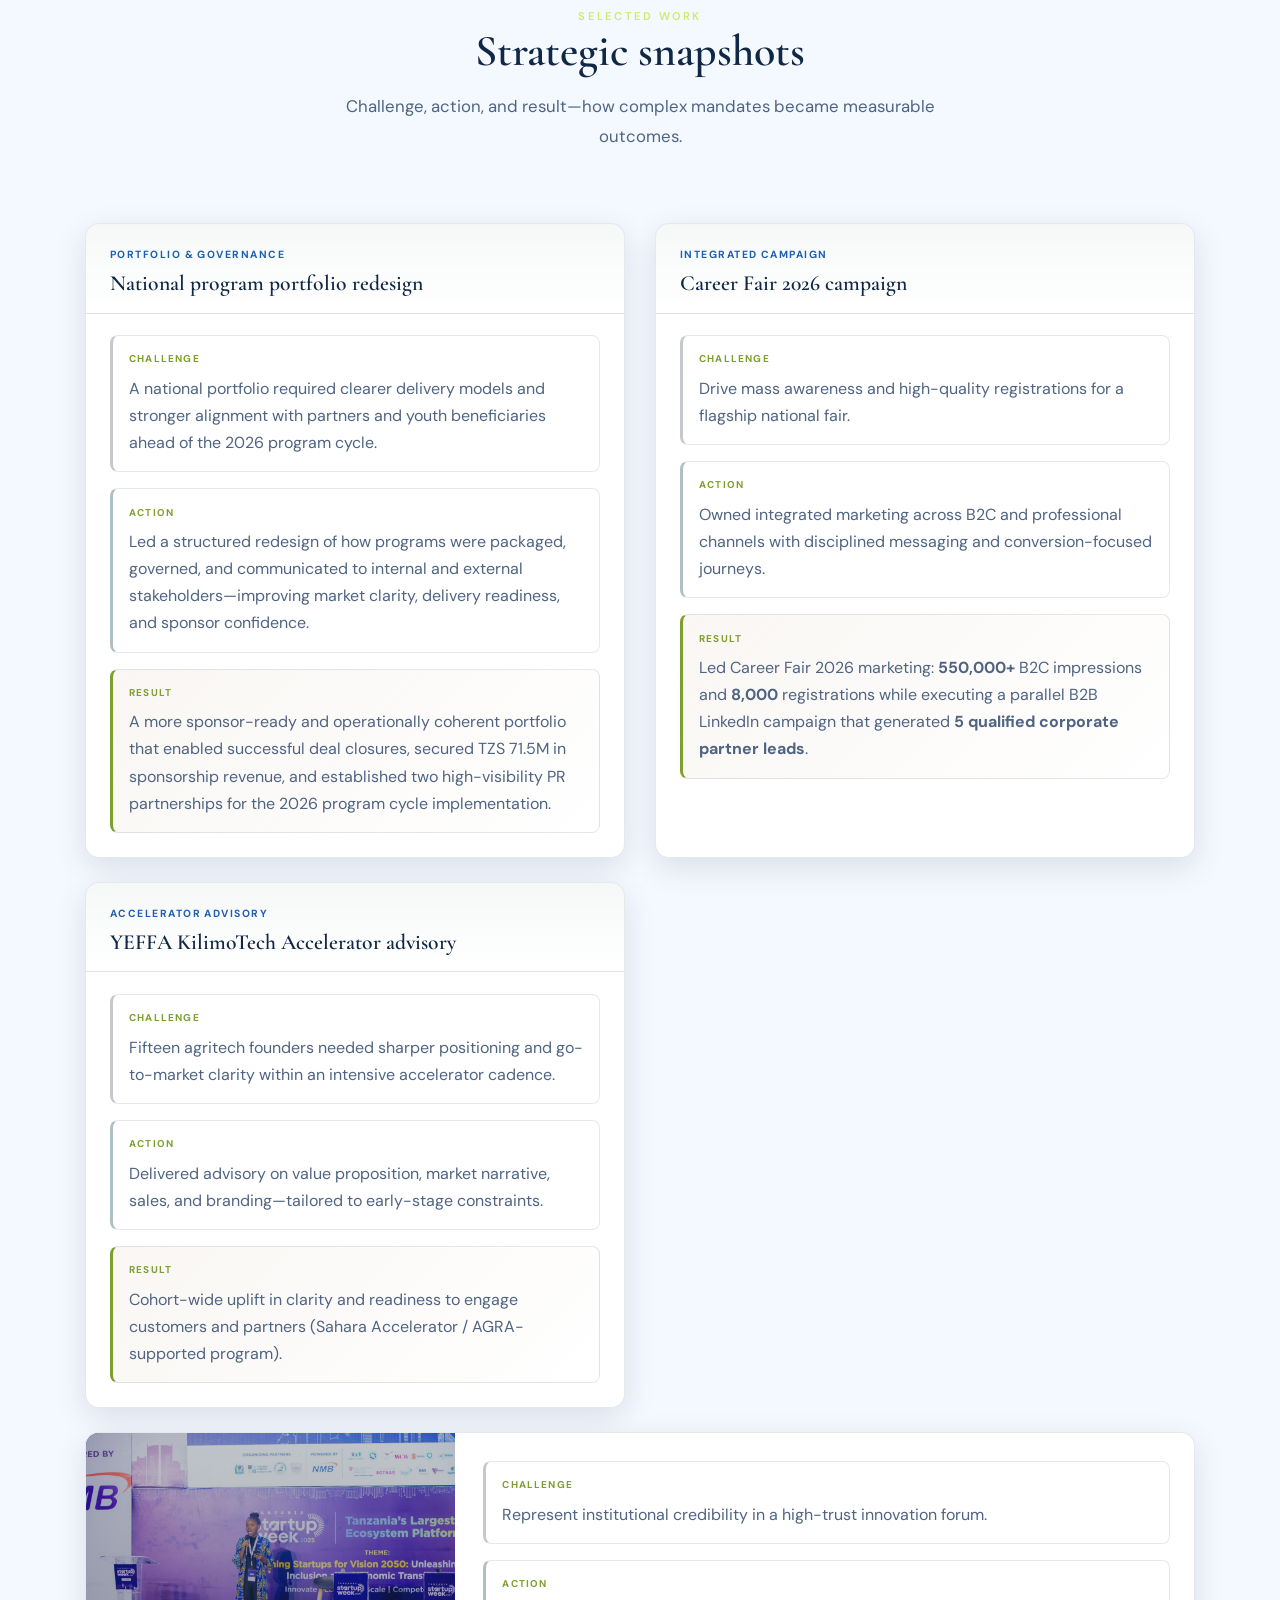
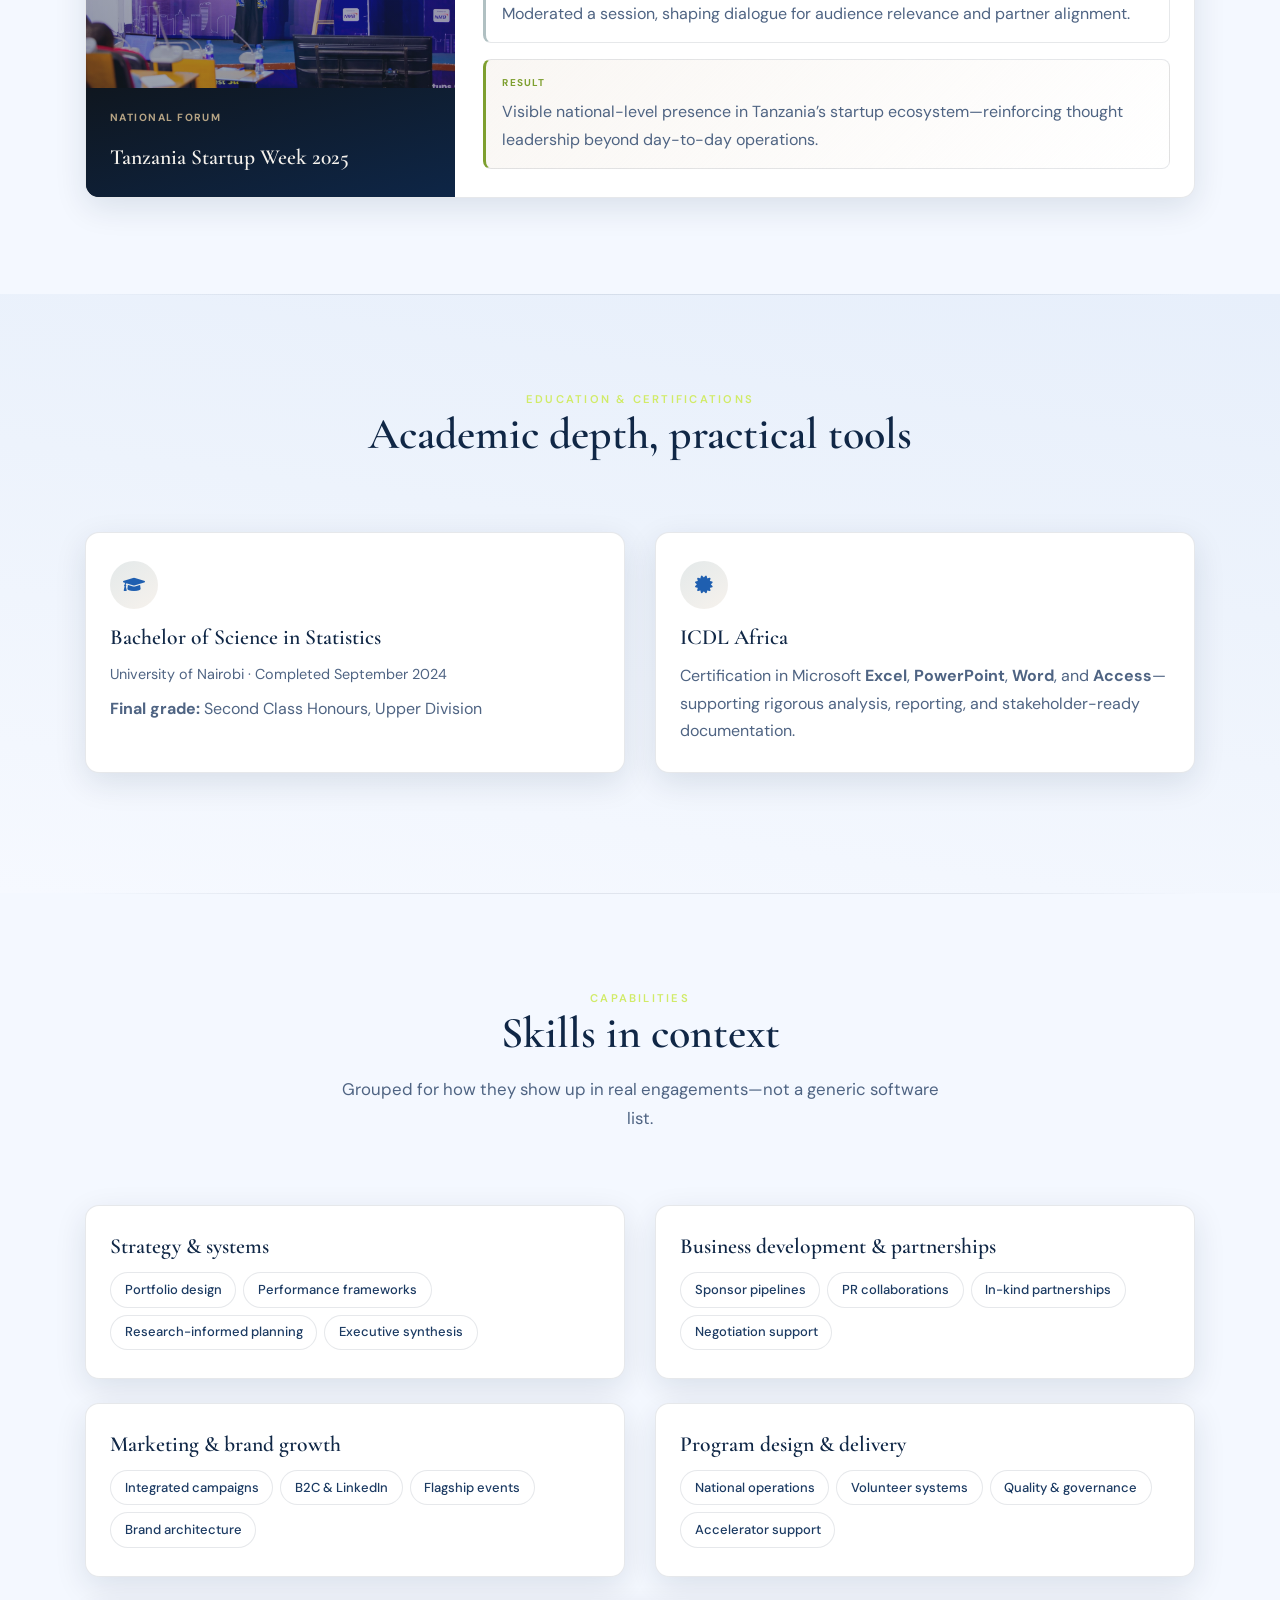
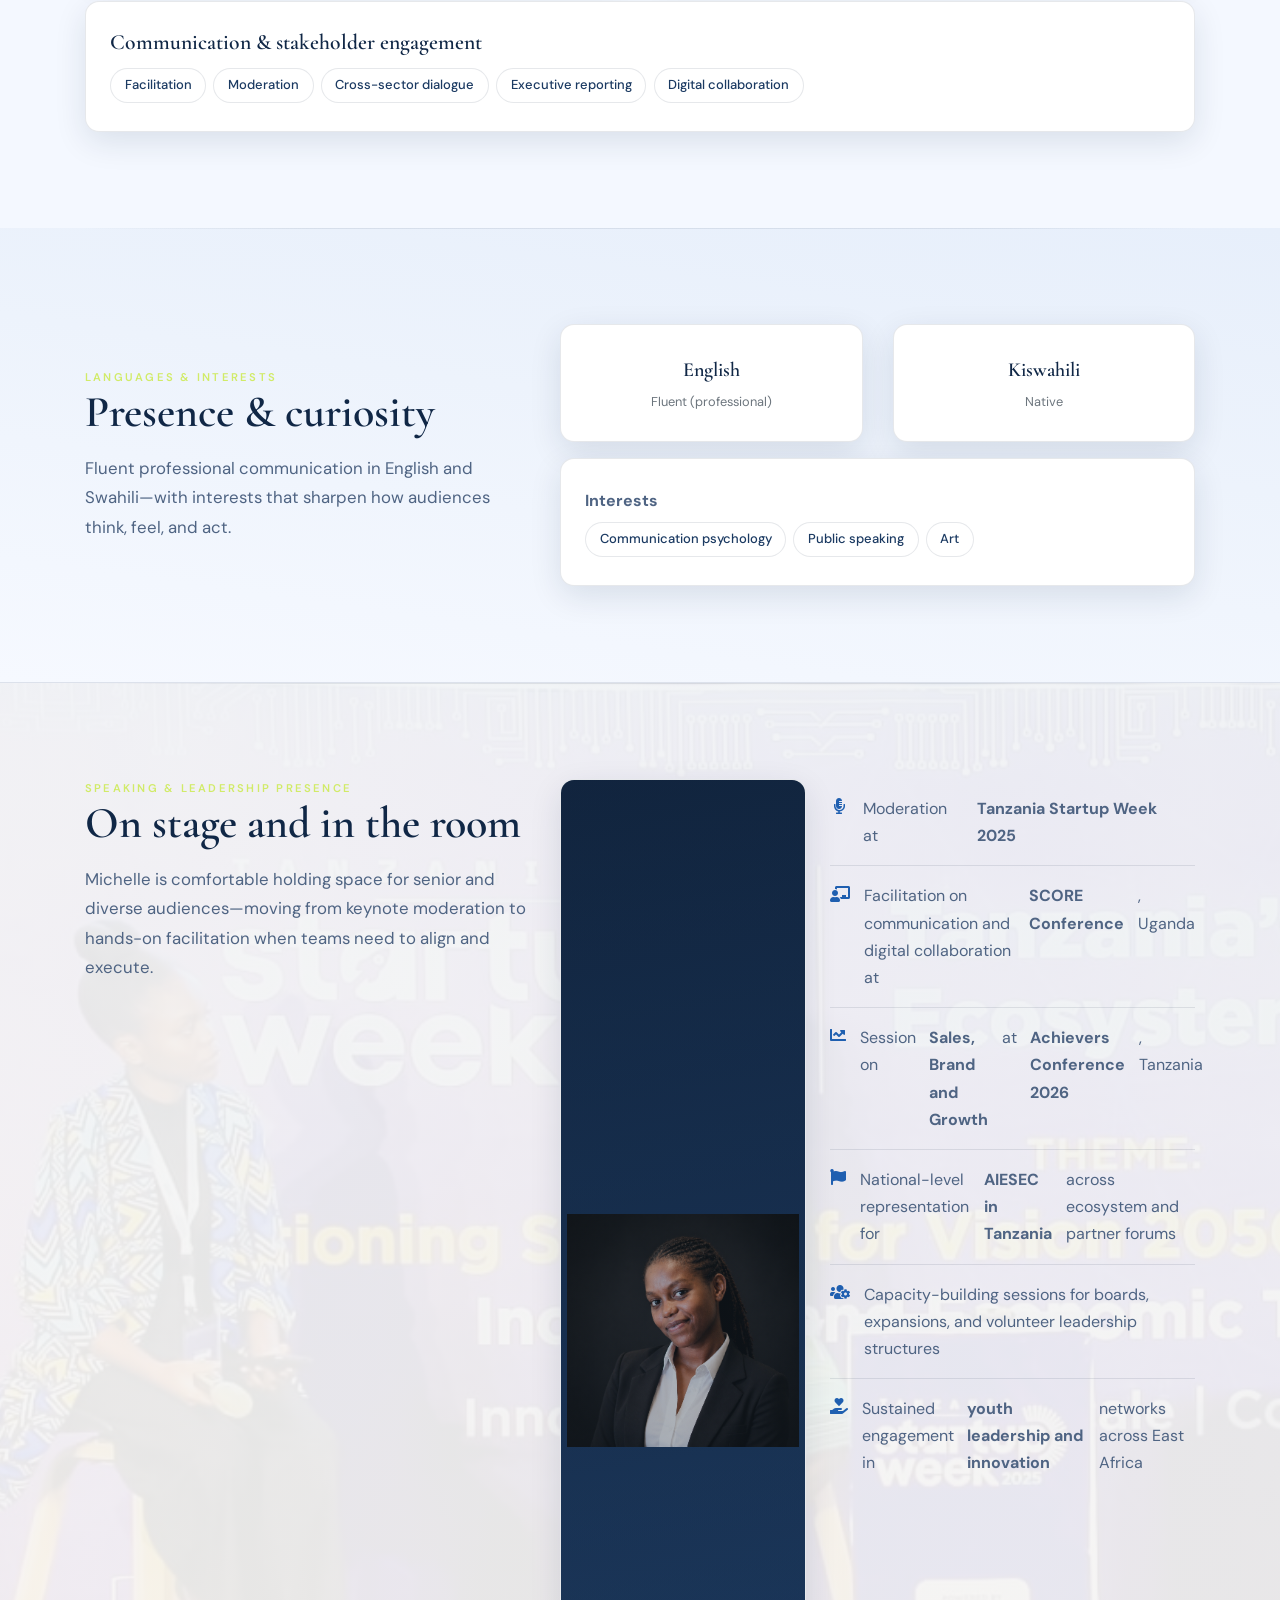
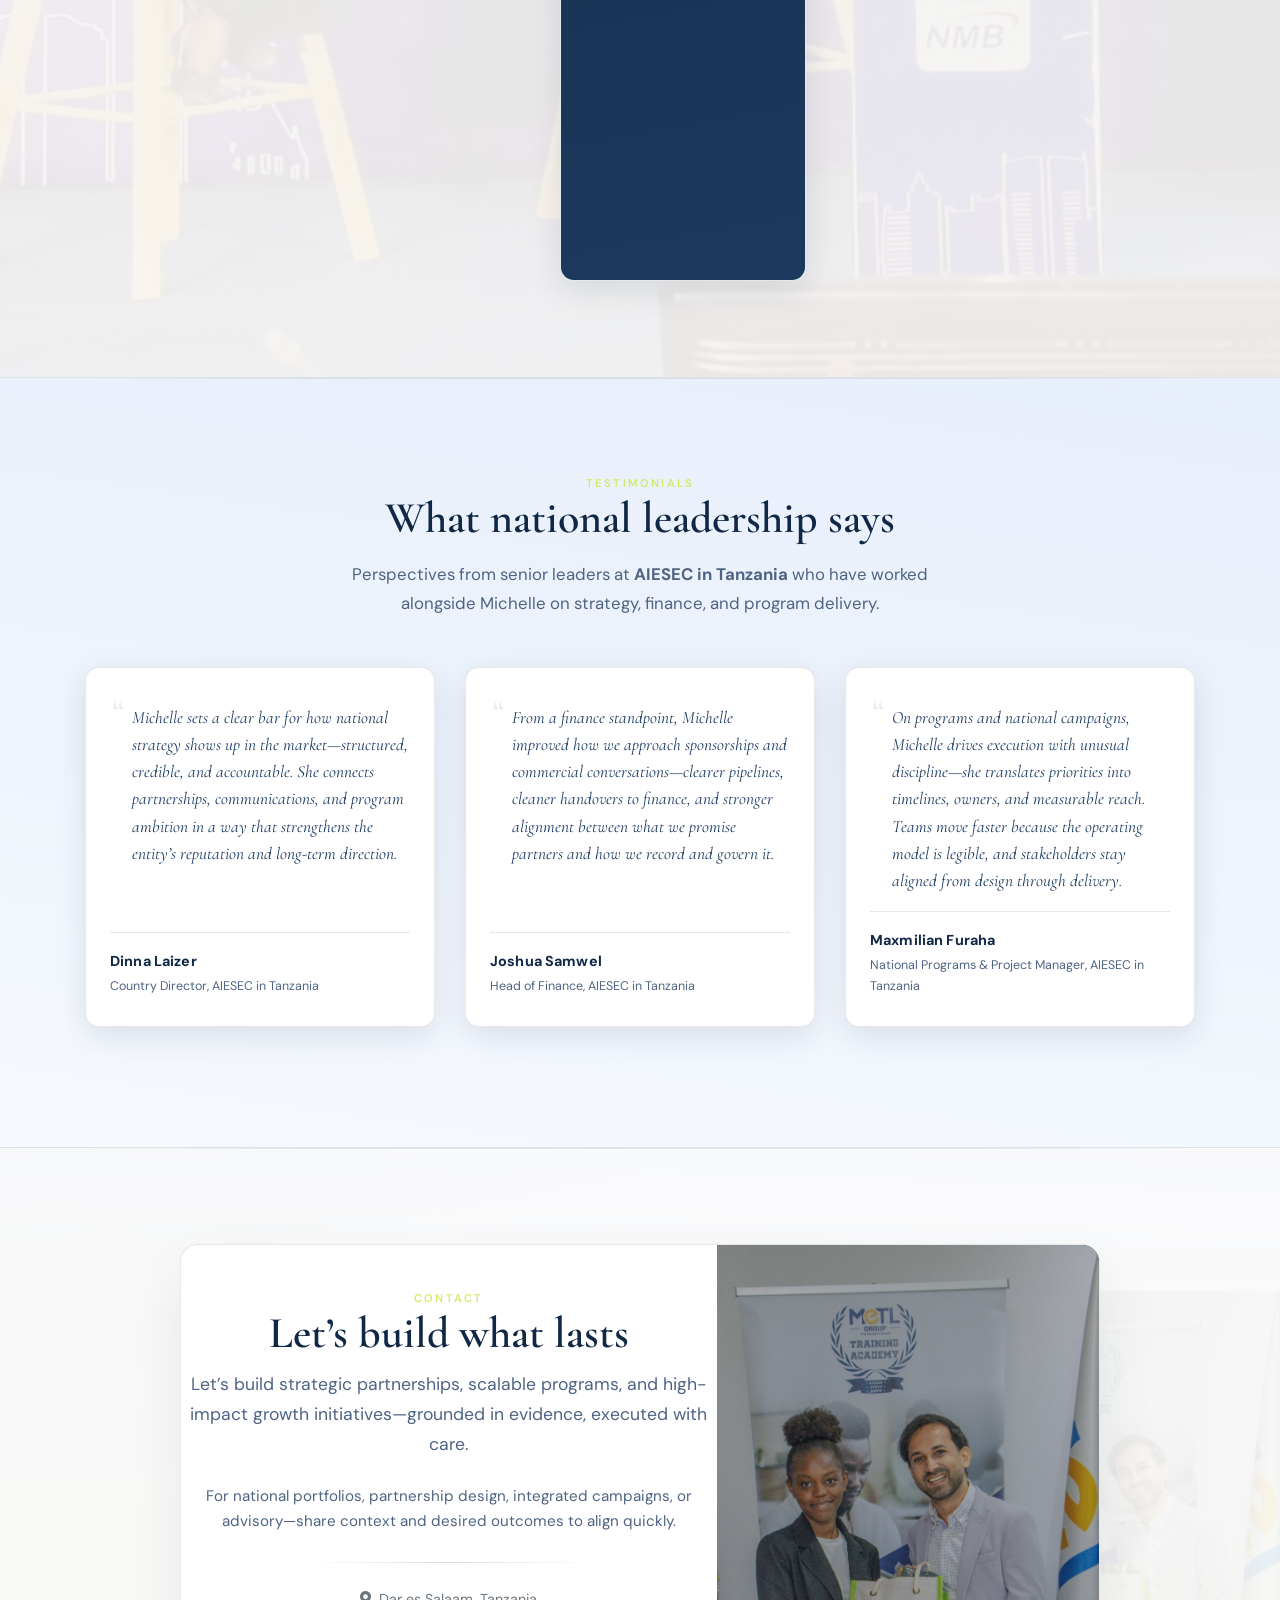
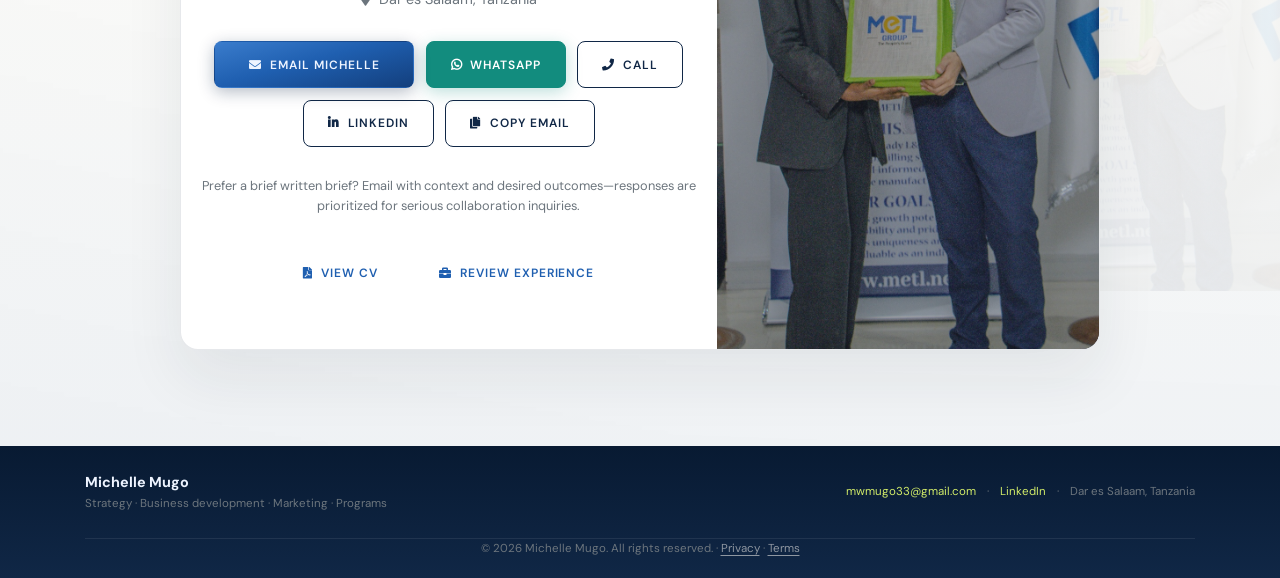
==== commit 2bb6e131: "Pictures revision-Hero" ====
--- a/index.html
+++ b/index.html
@@ -122,7 +122,7 @@
                             <div class="mm-profile-card mm-js-tilt">
                                 <div class="mm-profile-frame">
                                     <div class="mm-profile-placeholder">
-                                        <img class="mm-profile-img" src="images/mm1.png" width="800" height="1000" alt="Michelle Mugo portrait for portfolio homepage" loading="lazy" decoding="async" fetchpriority="high">
+                                        <img class="mm-profile-img" src="images/mm1.jpeg" width="800" height="1000" alt="Michelle Mugo portrait for portfolio homepage" loading="lazy" decoding="async" fetchpriority="high">
                                     </div>
                                 </div>
                                 <div class="mm-profile-caption">
@@ -746,7 +746,7 @@
                         <div class="row align-items-start">
                             <div class="col-md-5 mb-4 mb-md-0 pr-md-3">
                                 <figure class="mm-speaking-photo mm-card mb-0">
-                                    <img class="mm-speaking-photo-img mm-speaking-photo-img--wide" src="images/mm1.jpeg" width="900" height="1100" alt="Michelle Mugo speaking and leadership presence section visual" loading="lazy" decoding="async">
+                                    <img class="mm-speaking-photo-img mm-speaking-photo-img--wide" src="images/mm1.png" width="900" height="1100" alt="Michelle Mugo speaking and leadership presence section visual" loading="lazy" decoding="async">
                                 </figure>
                             </div>
                             <div class="col-md-7 pl-md-2">
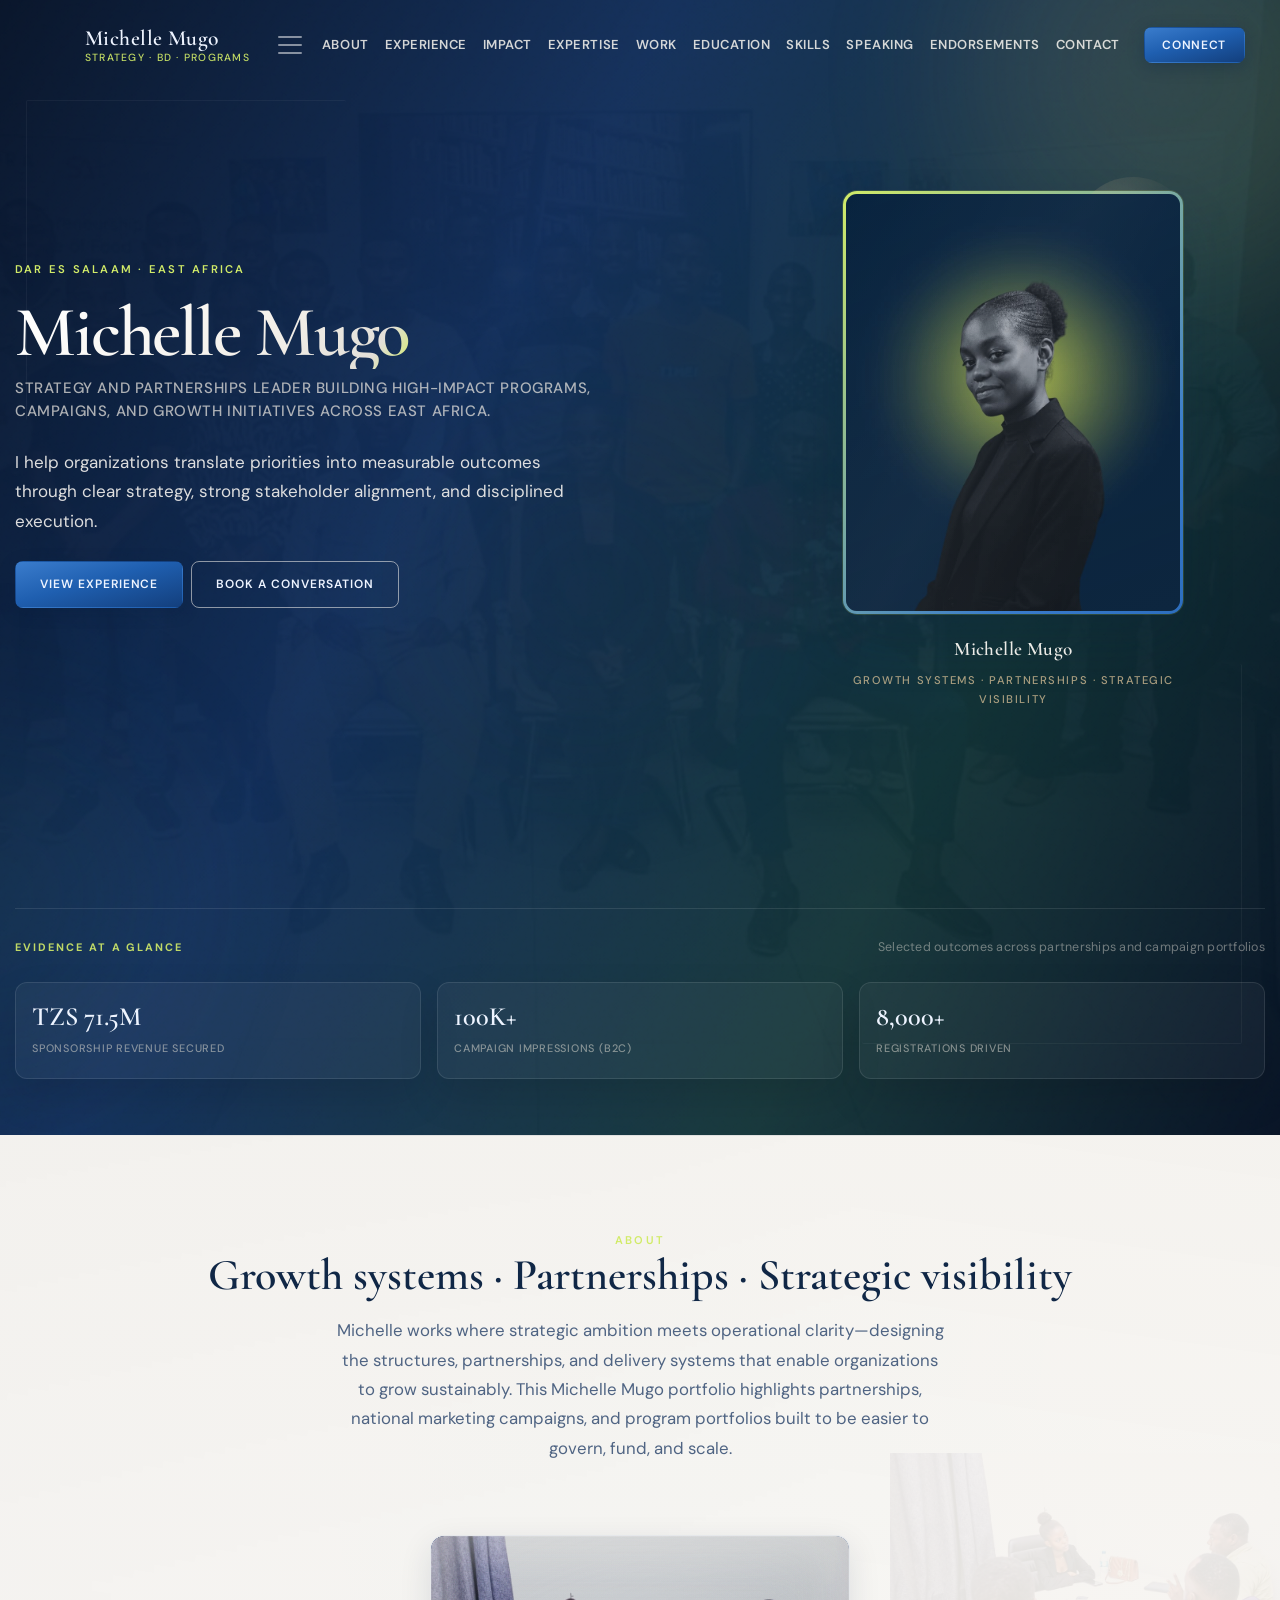
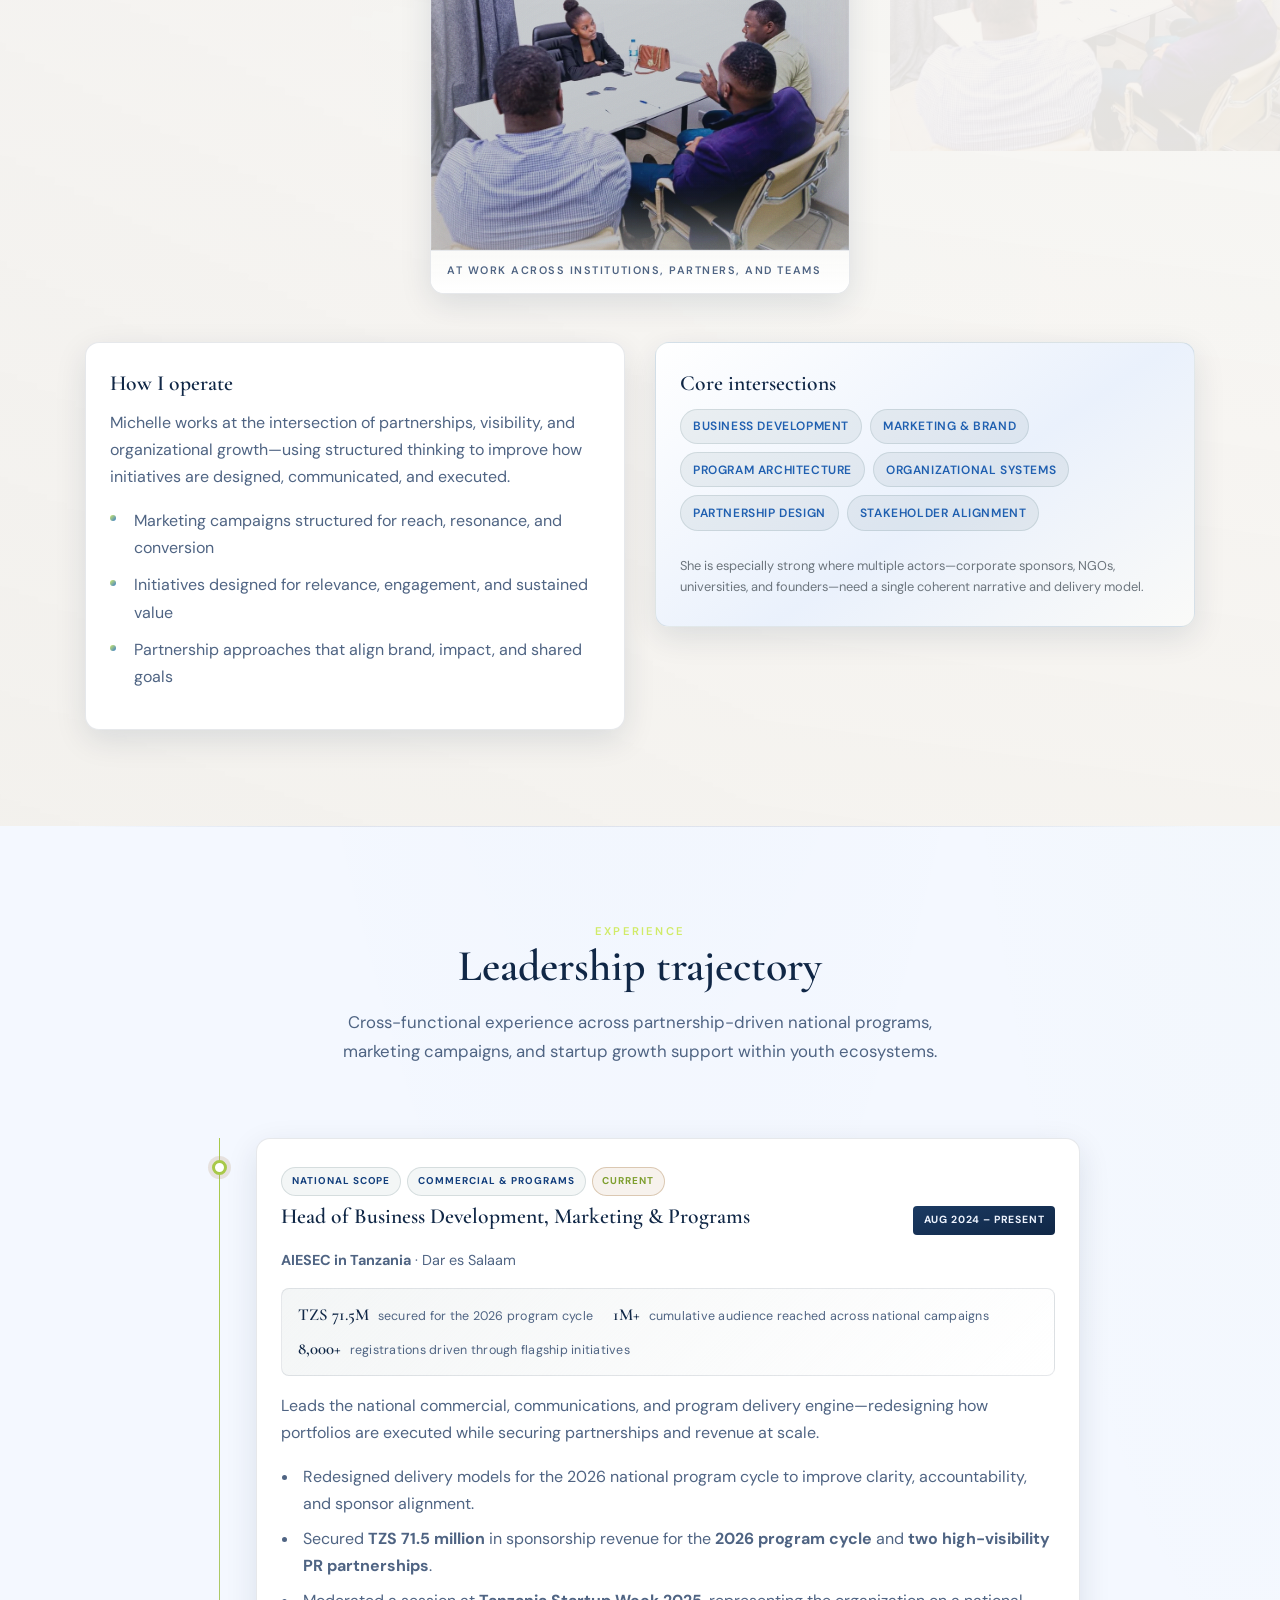
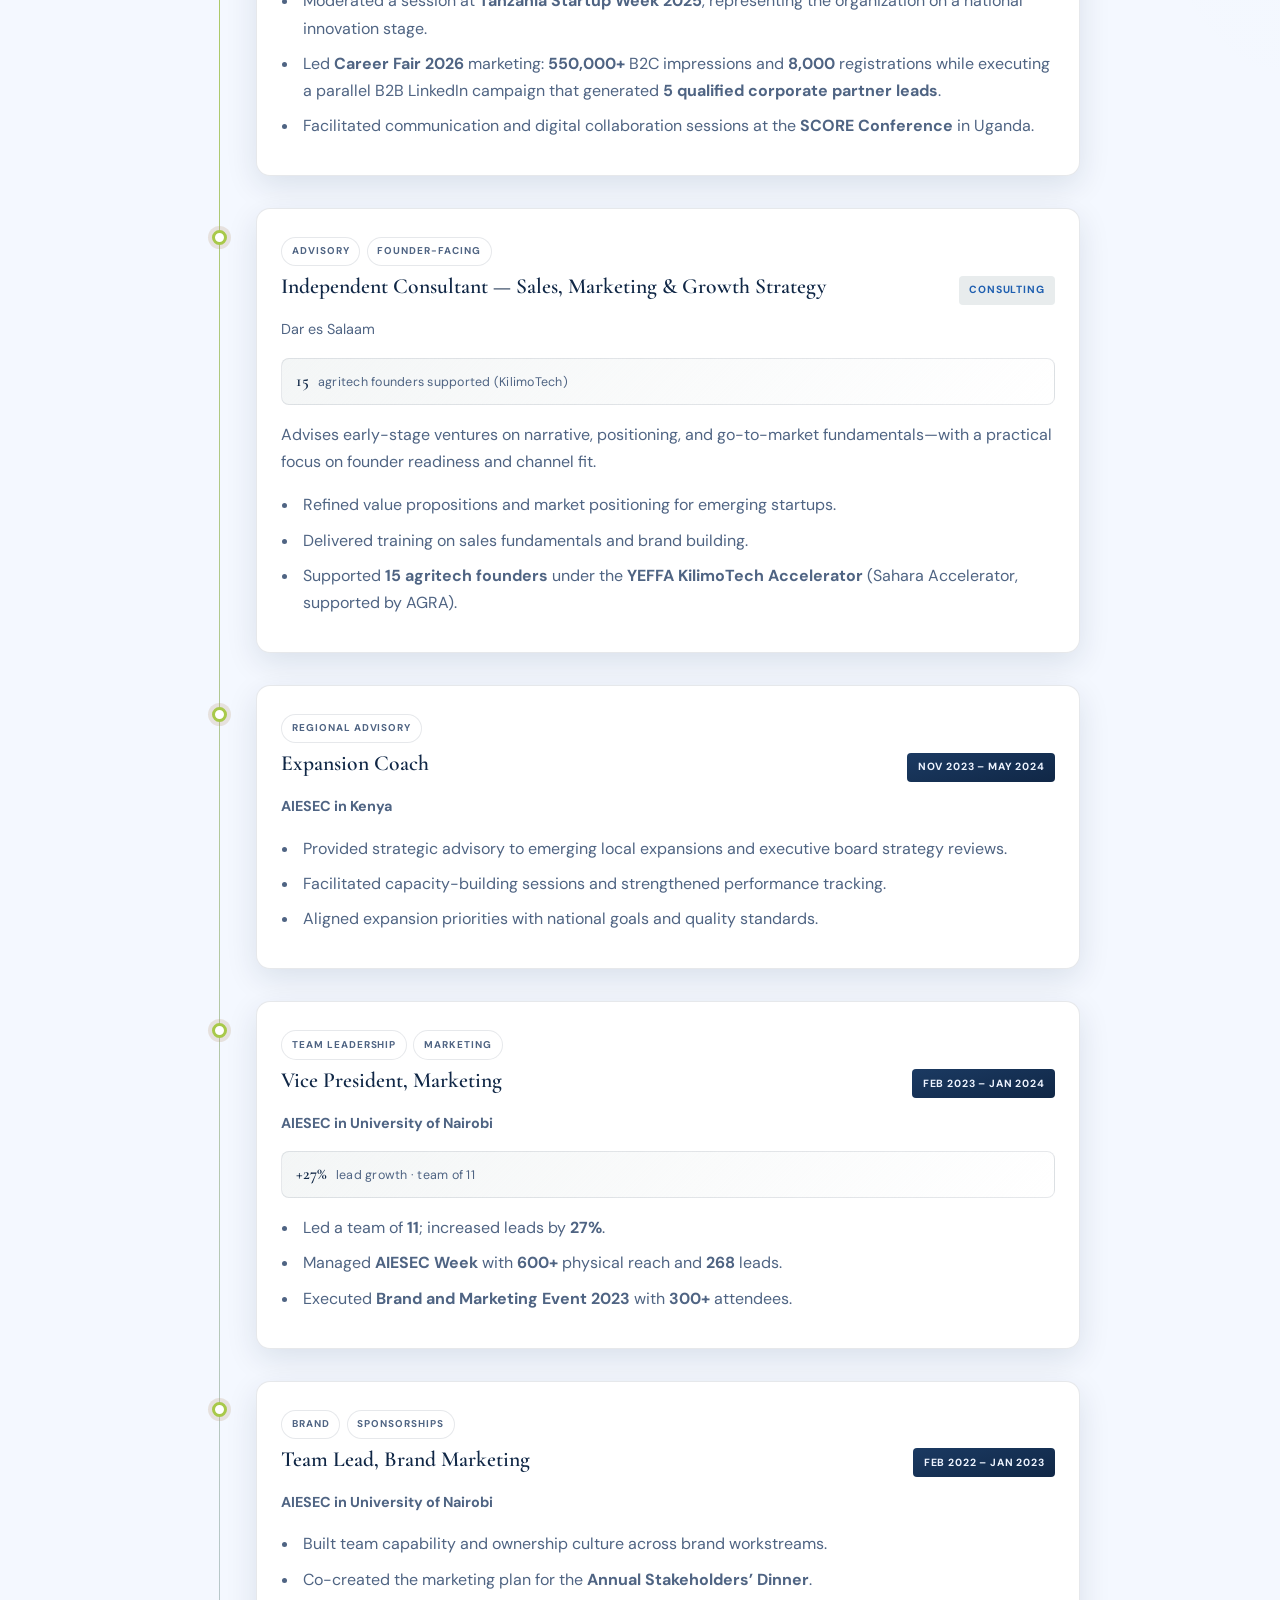
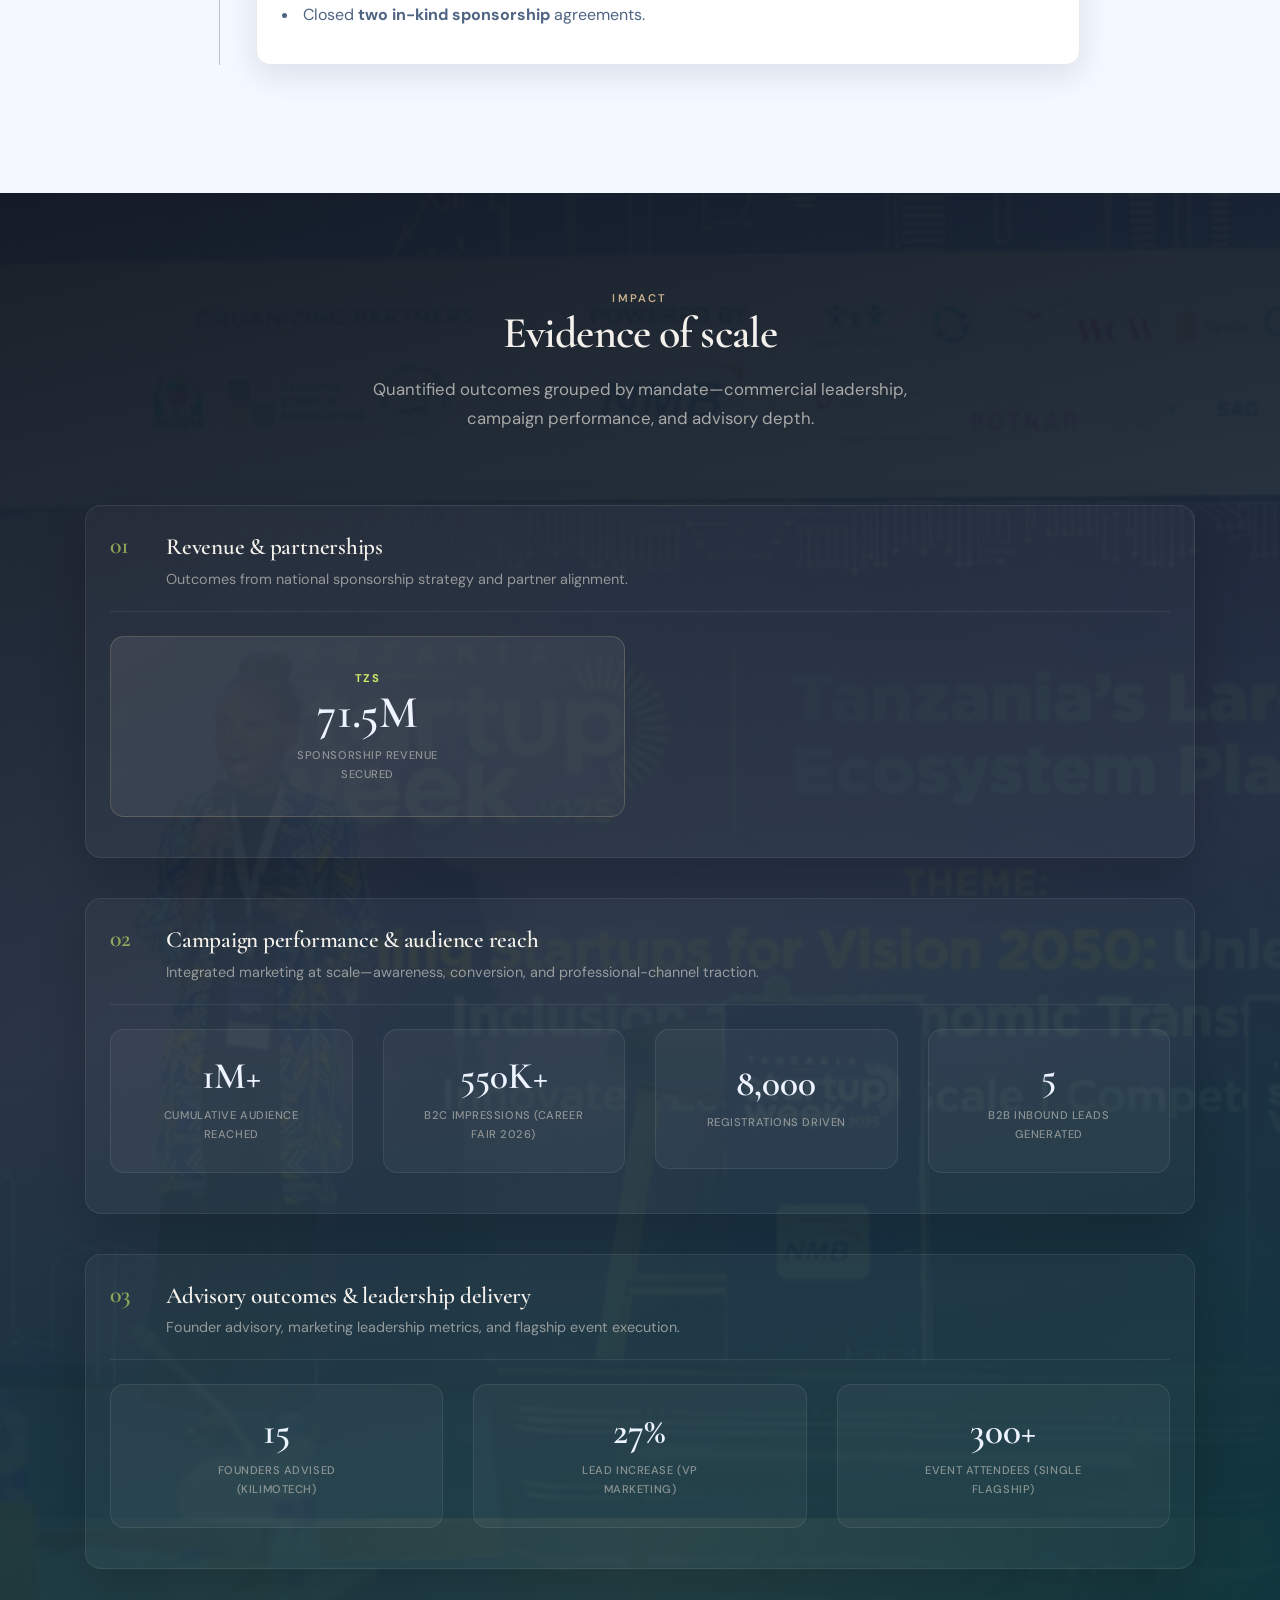
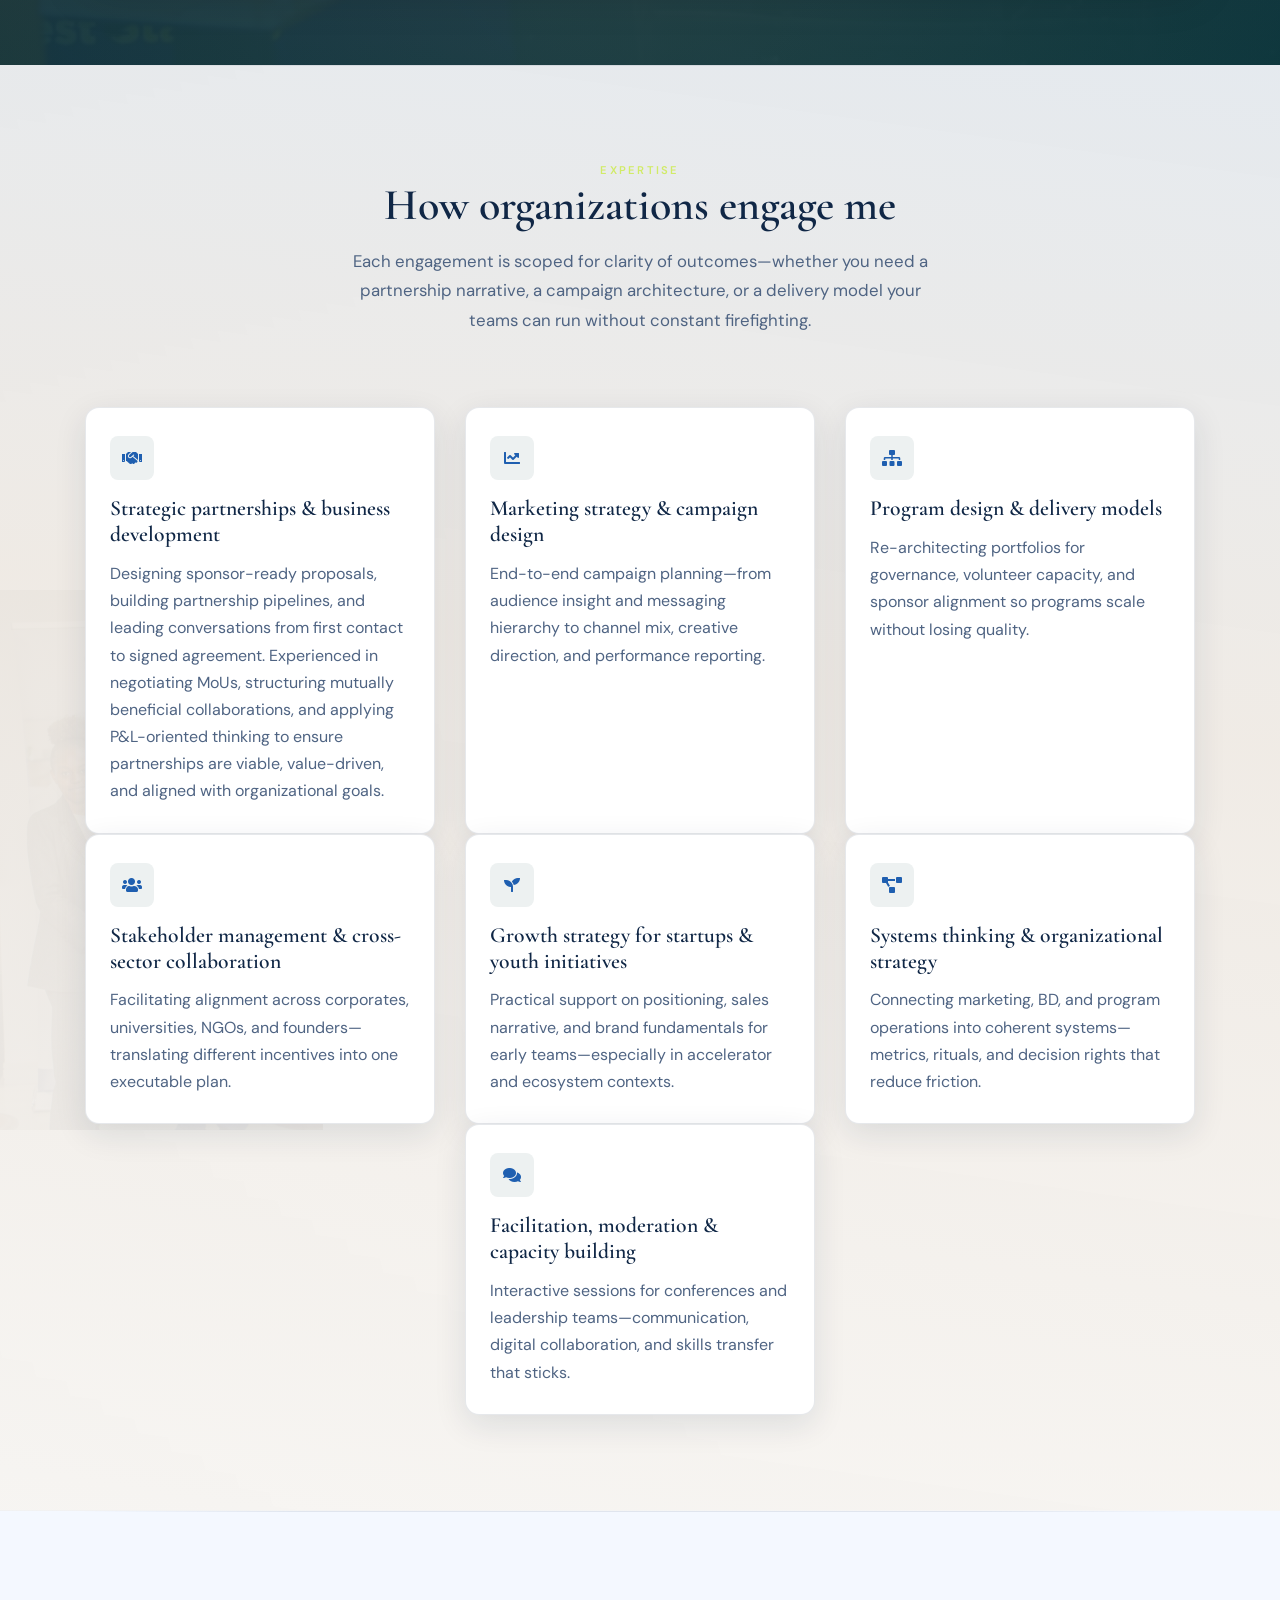
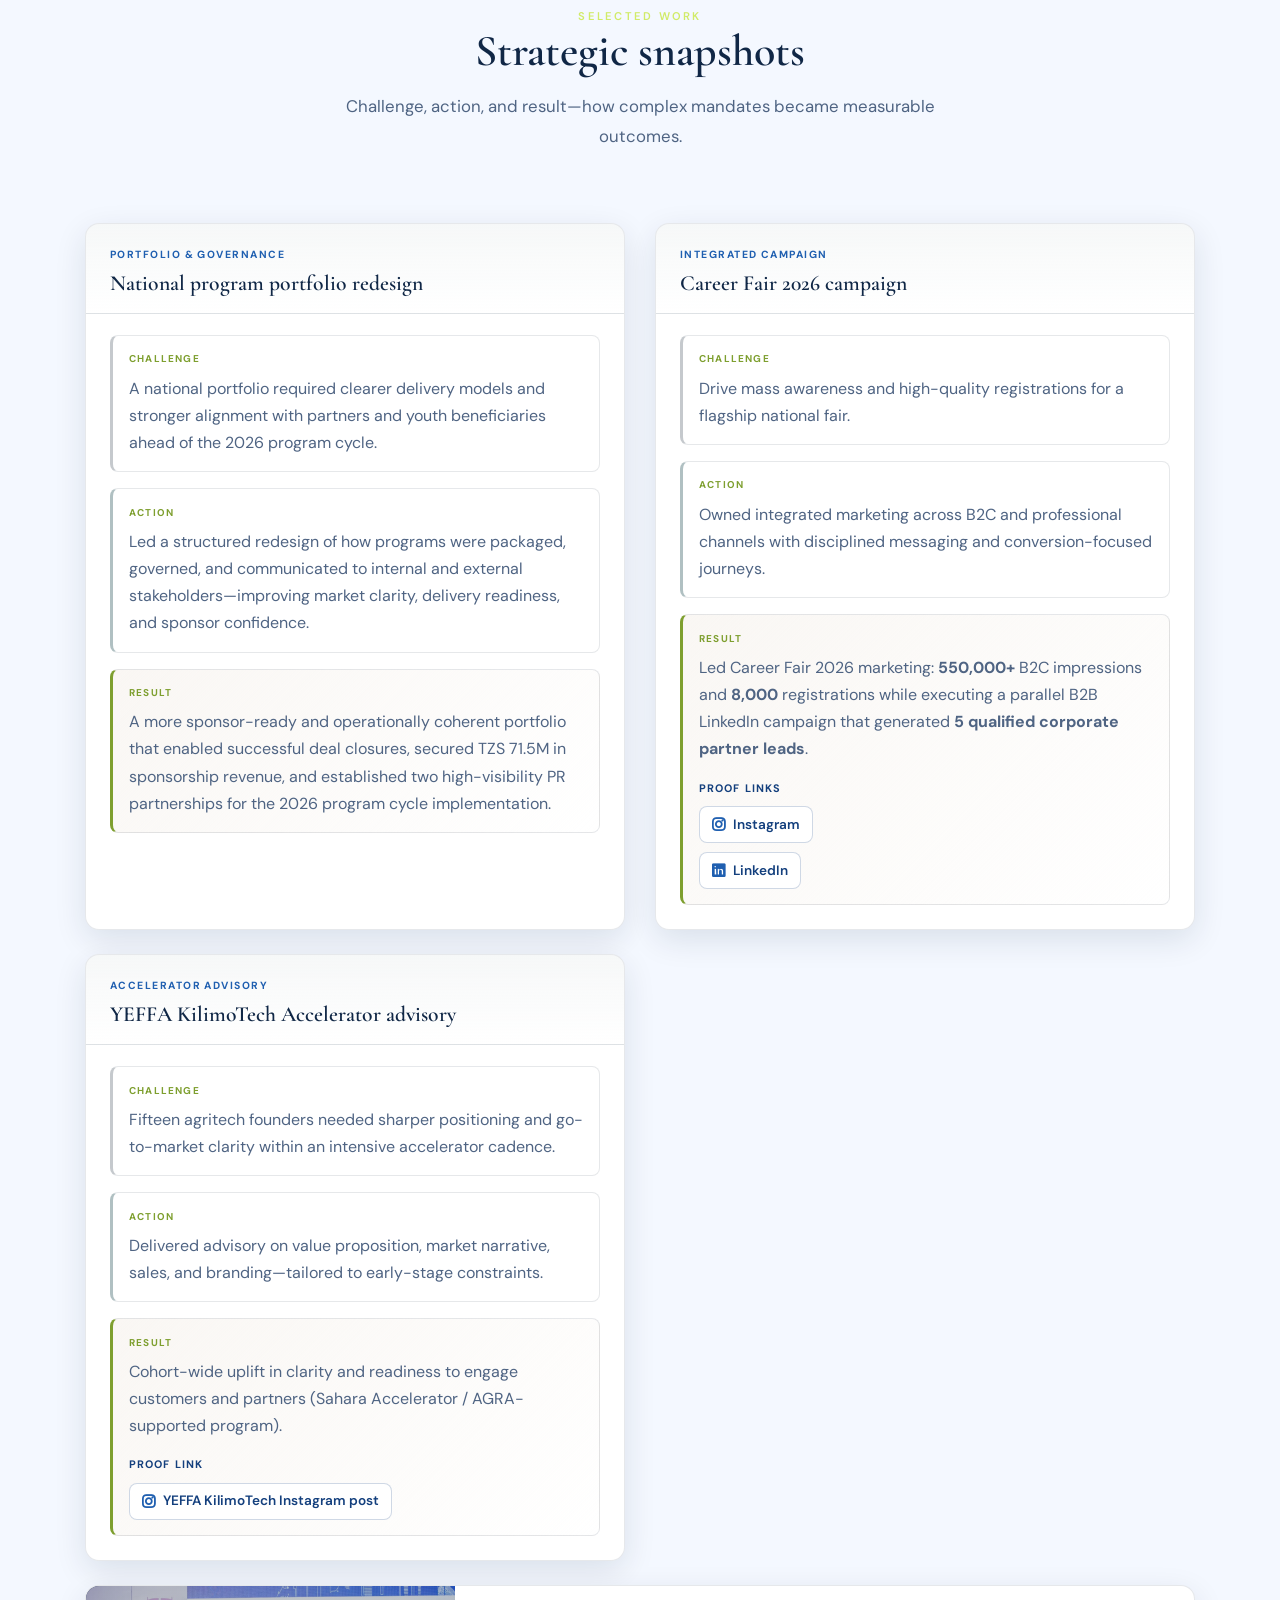
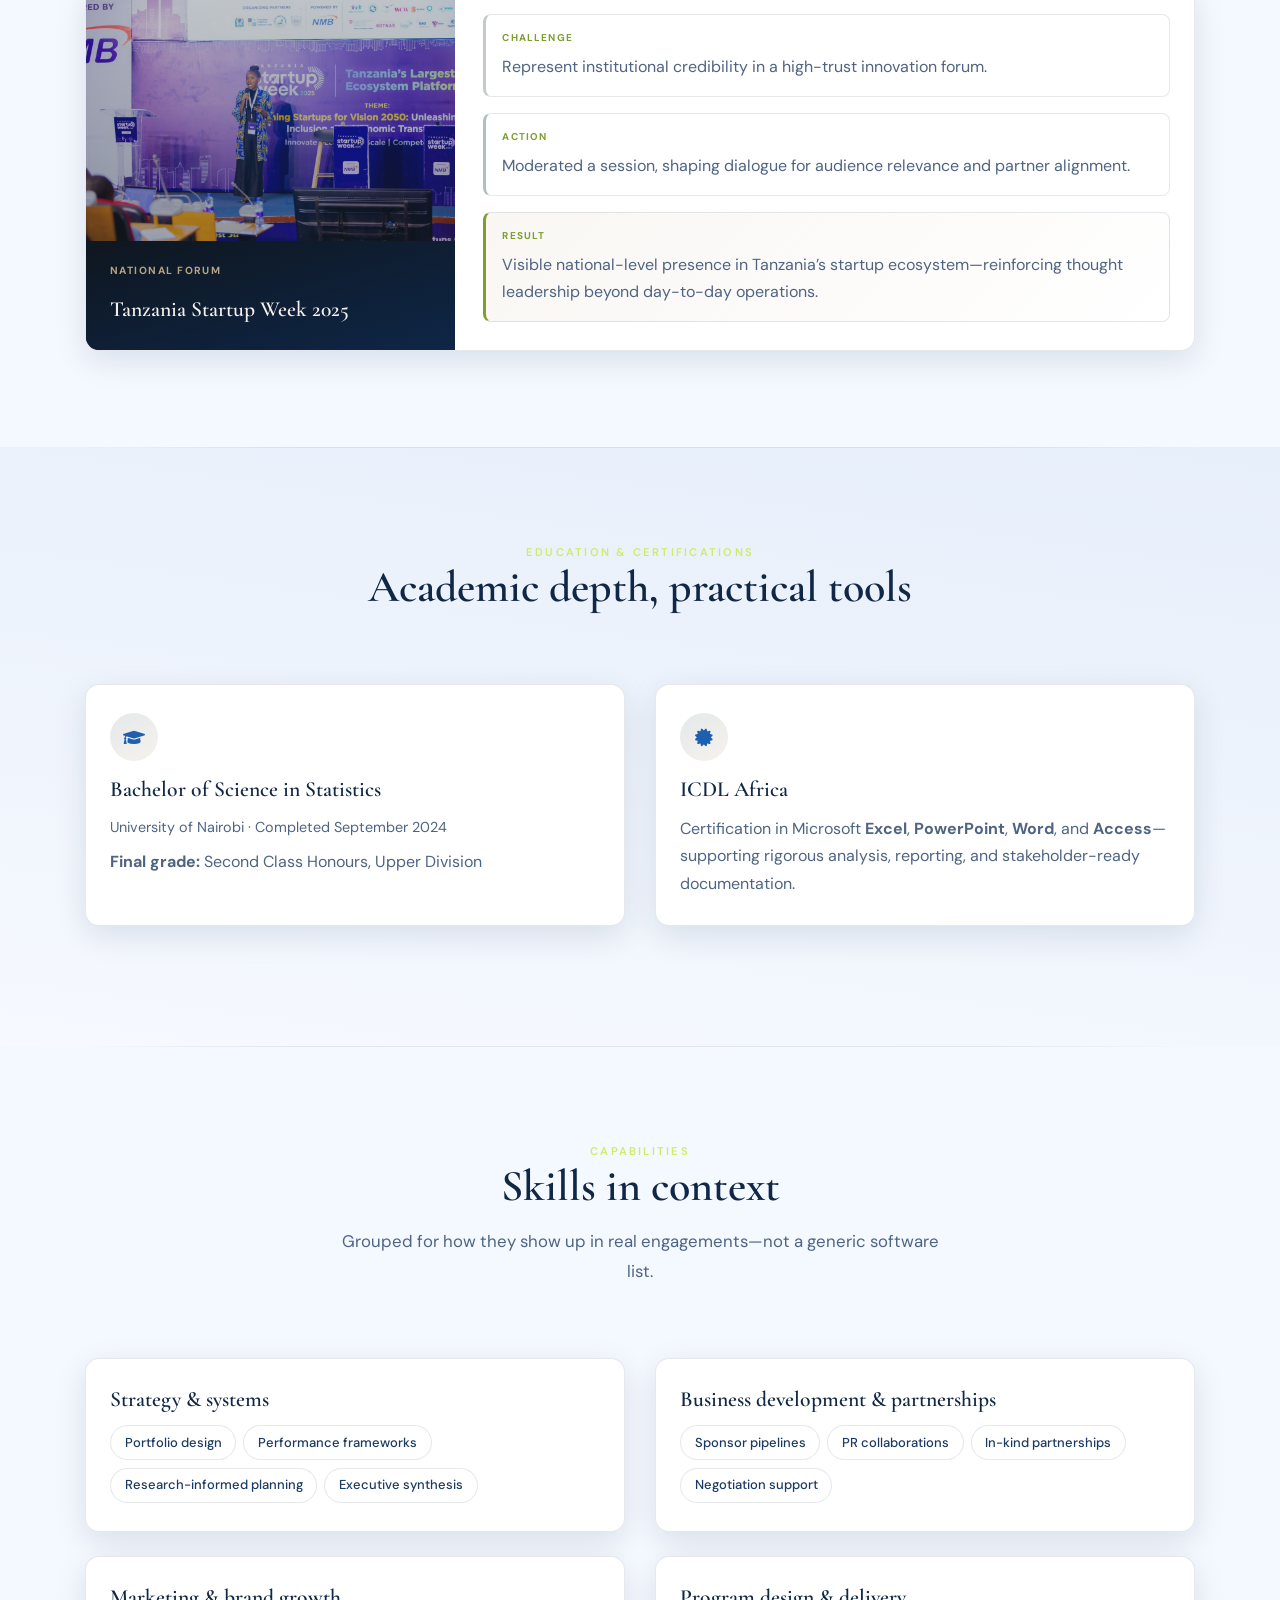
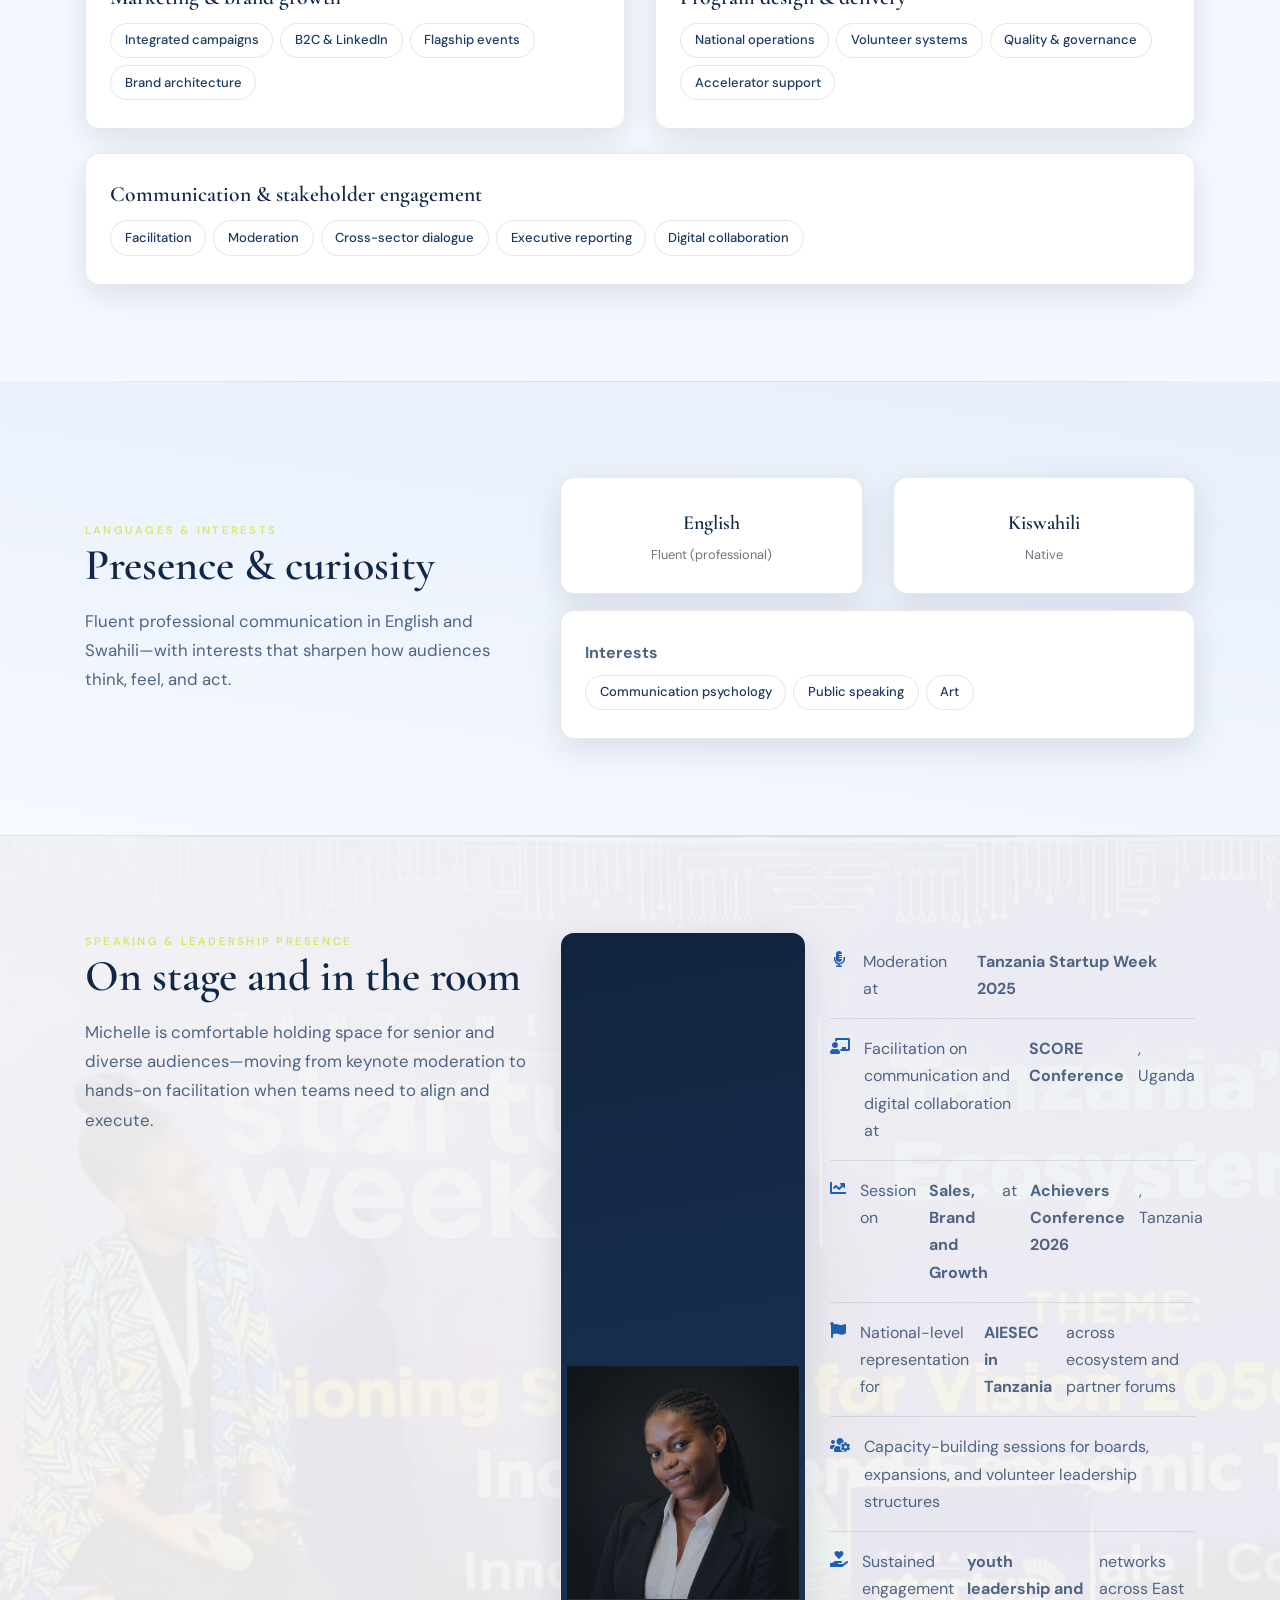
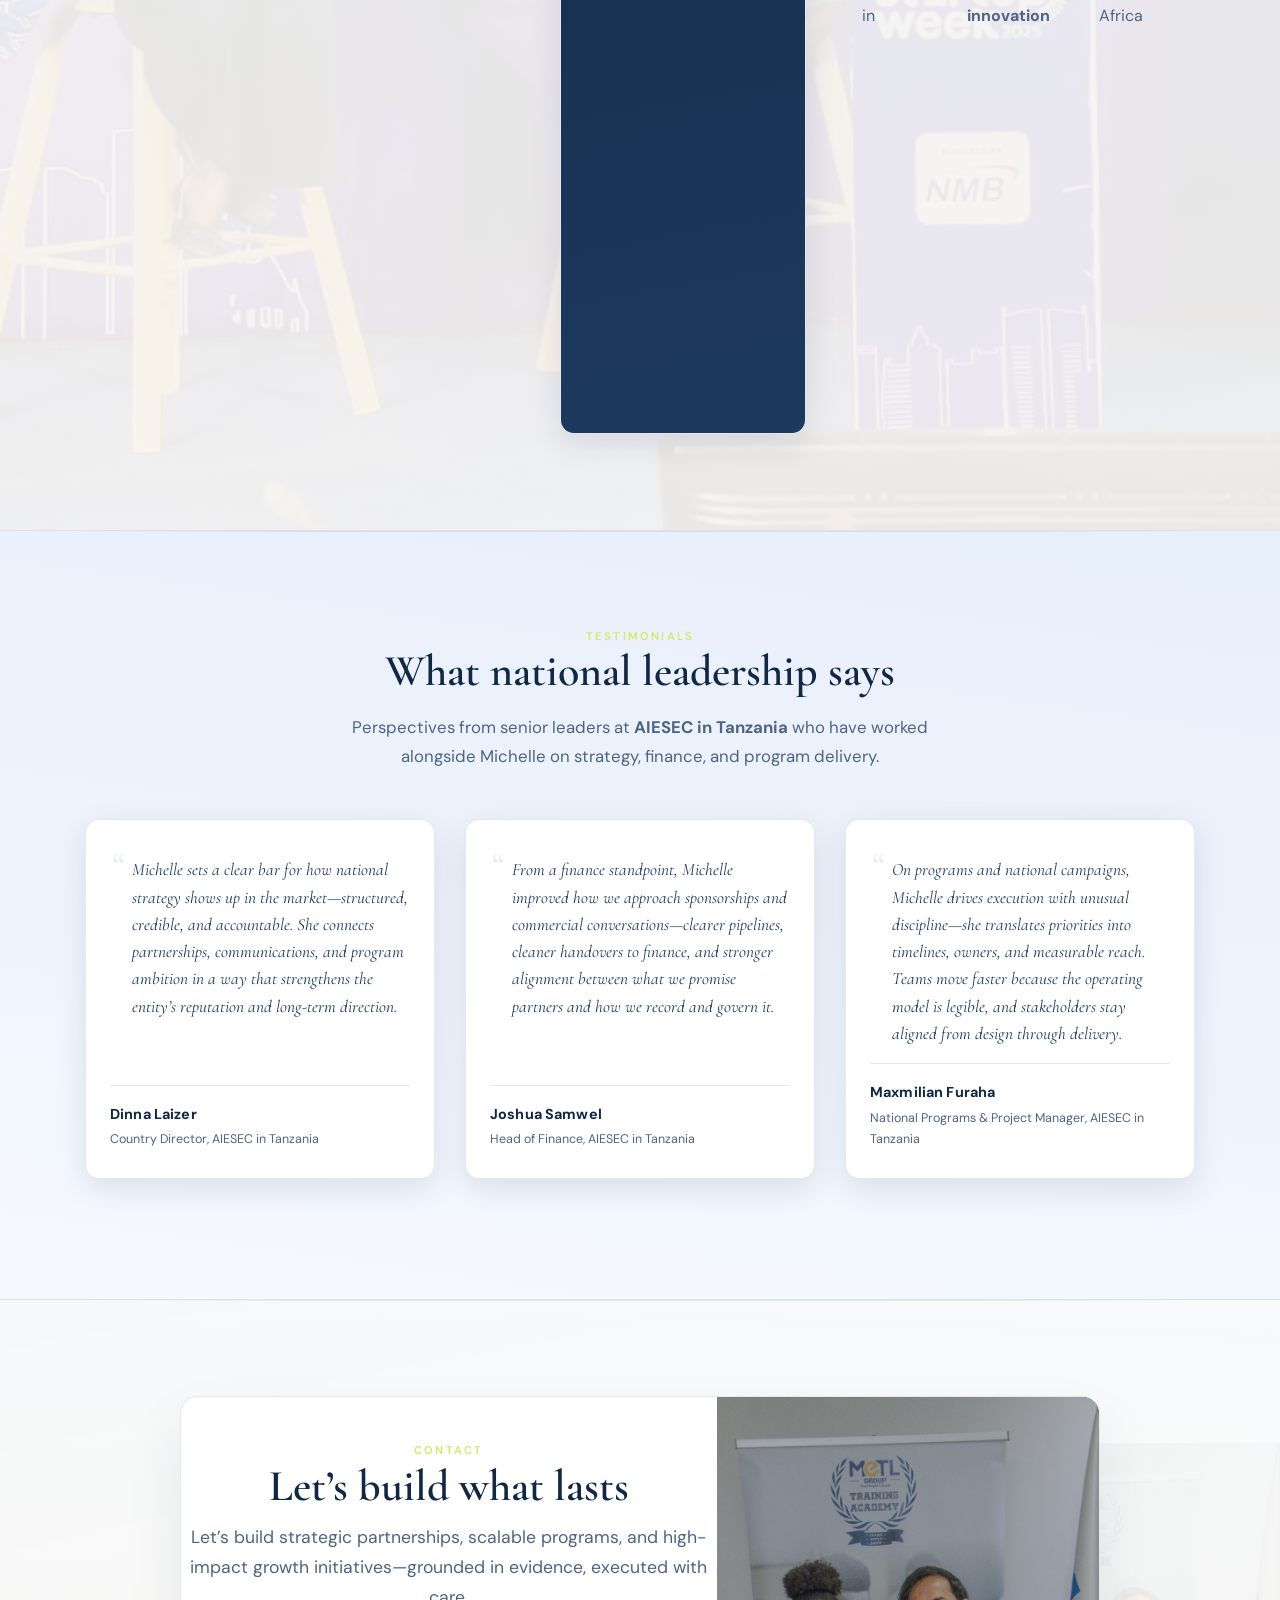
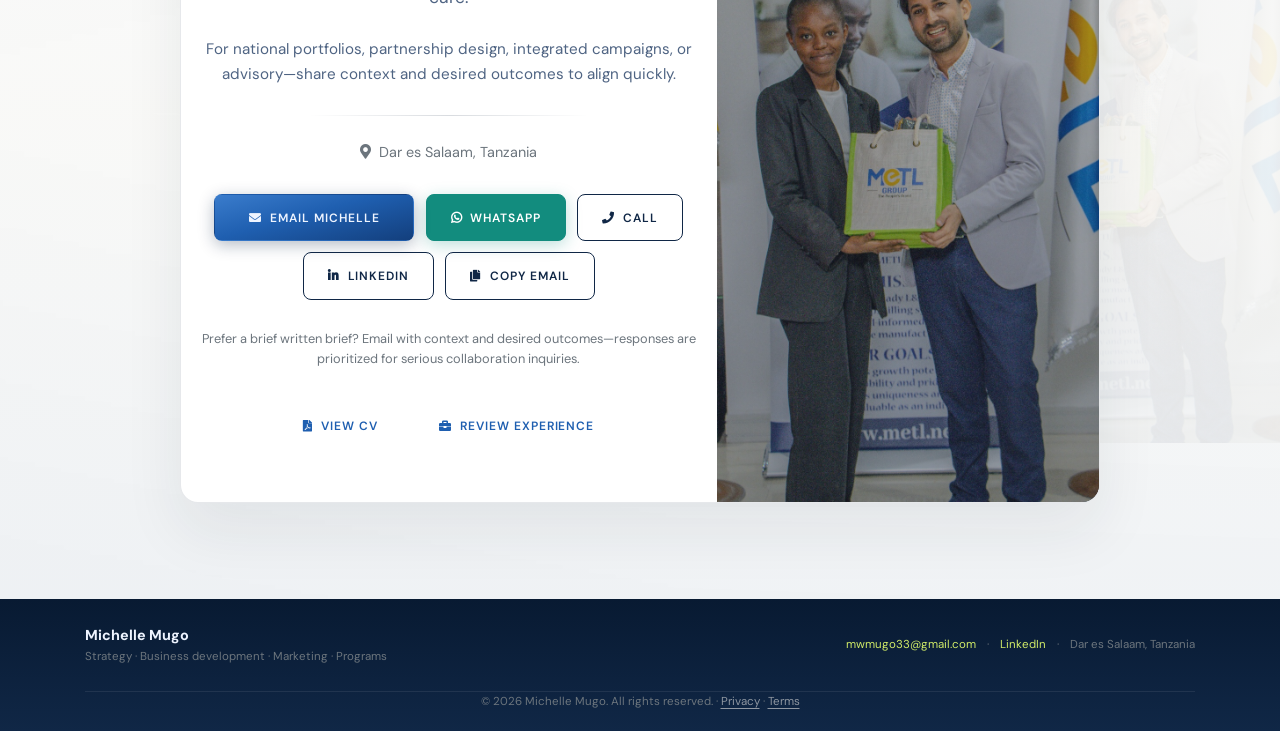
==== commit 8d5e8ccc: "Links added" ====
--- a/index.html
+++ b/index.html
@@ -550,6 +550,17 @@
                                 <div class="mm-case-block mm-case-block--result">
                                     <span class="mm-case-label">Result</span>
                                     <p class="mb-0">Led Career Fair 2026 marketing: <strong>550,000+</strong> B2C impressions and <strong>8,000</strong> registrations while executing a parallel B2B LinkedIn campaign that generated <strong>5 qualified corporate partner leads</strong>.</p>
+                                    <div class="mm-proof-links mt-3" aria-label="Campaign proof links">
+                                        <span class="mm-proof-links-label">Proof links</span>
+                                        <a class="mm-proof-link" href="https://www.instagram.com/tanzania_aiesec?igsh=ZXl3ZTdxZ3IwaHN4" target="_blank" rel="noopener noreferrer" aria-label="Open AIESEC Tanzania Instagram proof">
+                                            <i class="fab fa-instagram" aria-hidden="true"></i>
+                                            <span>Instagram </span>
+                                        </a>
+                                        <a class="mm-proof-link" href="https://www.linkedin.com/company/aiesec-in-tanzania/" target="_blank" rel="noopener noreferrer" aria-label="Open AIESEC in Tanzania LinkedIn proof">
+                                            <i class="fab fa-linkedin" aria-hidden="true"></i>
+                                            <span>LinkedIn </span>
+                                        </a>
+                                    </div>
                                 </div>
                             </div>
                         </div>
@@ -573,6 +584,13 @@
                                 <div class="mm-case-block mm-case-block--result">
                                     <span class="mm-case-label">Result</span>
                                     <p class="mb-0">Cohort-wide uplift in clarity and readiness to engage customers and partners (Sahara Accelerator / AGRA-supported program).</p>
+                                    <div class="mm-proof-links mt-3" aria-label="YEFFA advisory proof link">
+                                        <span class="mm-proof-links-label">Proof link</span>
+                                        <a class="mm-proof-link" href="https://www.instagram.com/p/DP0KkvACEkH/?img_index=4&amp;igsh=NDBzd3N5MHAzZDlw" target="_blank" rel="noopener noreferrer" aria-label="Open YEFFA KilimoTech advisory Instagram proof">
+                                            <i class="fab fa-instagram" aria-hidden="true"></i>
+                                            <span>YEFFA KilimoTech Instagram post</span>
+                                        </a>
+                                    </div>
                                 </div>
                             </div>
                         </div>
--- a/css/styles.css
+++ b/css/styles.css
@@ -1769,6 +1769,46 @@
 	margin-bottom: 0.4rem;
 }
 
+.mm-proof-links {
+	display: grid;
+	gap: 0.55rem;
+}
+
+.mm-proof-links-label {
+	font-size: 0.68rem;
+	font-weight: 700;
+	letter-spacing: 0.1em;
+	text-transform: uppercase;
+	color: var(--mm-primary-deep);
+}
+
+.mm-proof-link {
+	display: inline-flex;
+	align-items: center;
+	gap: 0.5rem;
+	padding: 0.55rem 0.75rem;
+	border-radius: var(--mm-radius);
+	border: 1px solid rgba(19, 63, 125, 0.2);
+	background: rgba(255, 255, 255, 0.9);
+	color: var(--mm-primary-deep);
+	font-size: 0.85rem;
+	font-weight: 600;
+	line-height: 1.3;
+	width: fit-content;
+	max-width: 100%;
+}
+
+.mm-proof-link:hover {
+	background: rgba(209, 235, 104, 0.18);
+	border-color: rgba(126, 159, 47, 0.45);
+	color: var(--mm-primary-deep);
+}
+
+.mm-proof-link i {
+	font-size: 0.95rem;
+	color: var(--mm-primary);
+}
+
 .mm-case--featured {
 	overflow: hidden;
 }
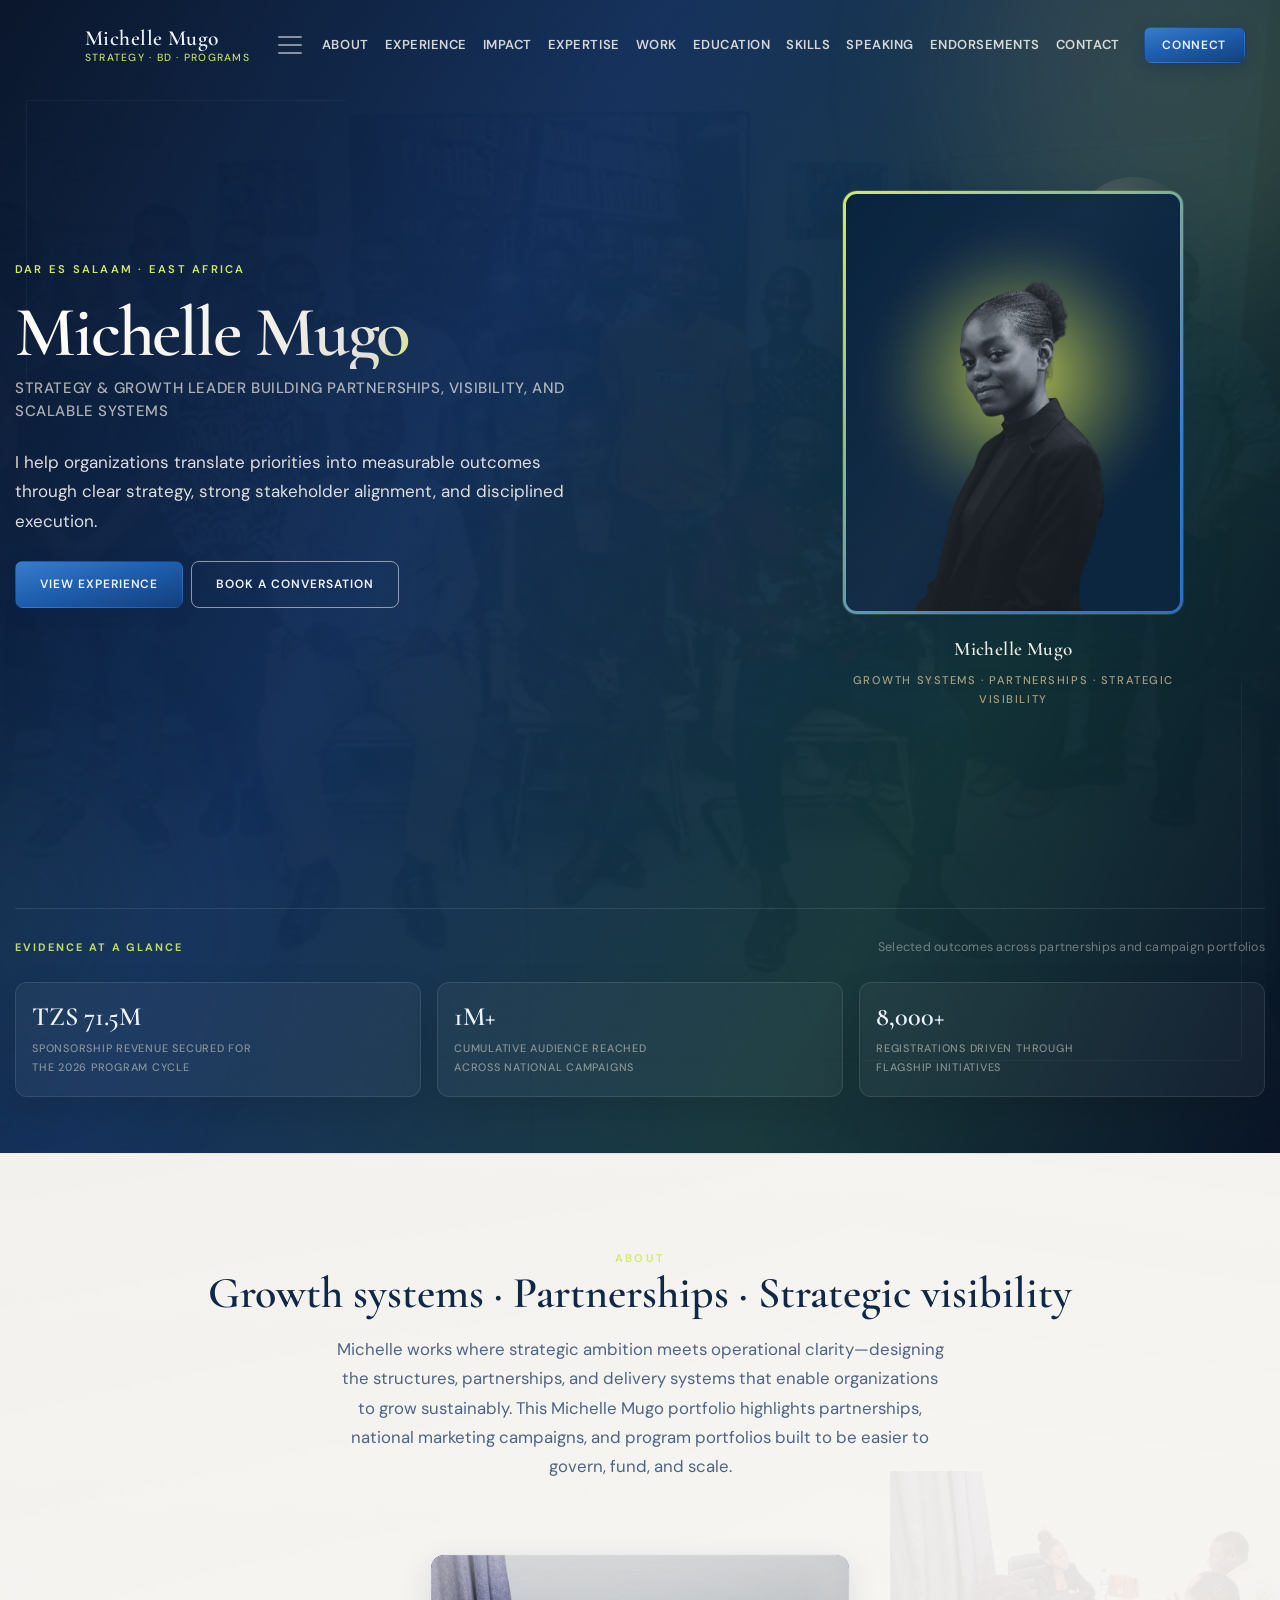
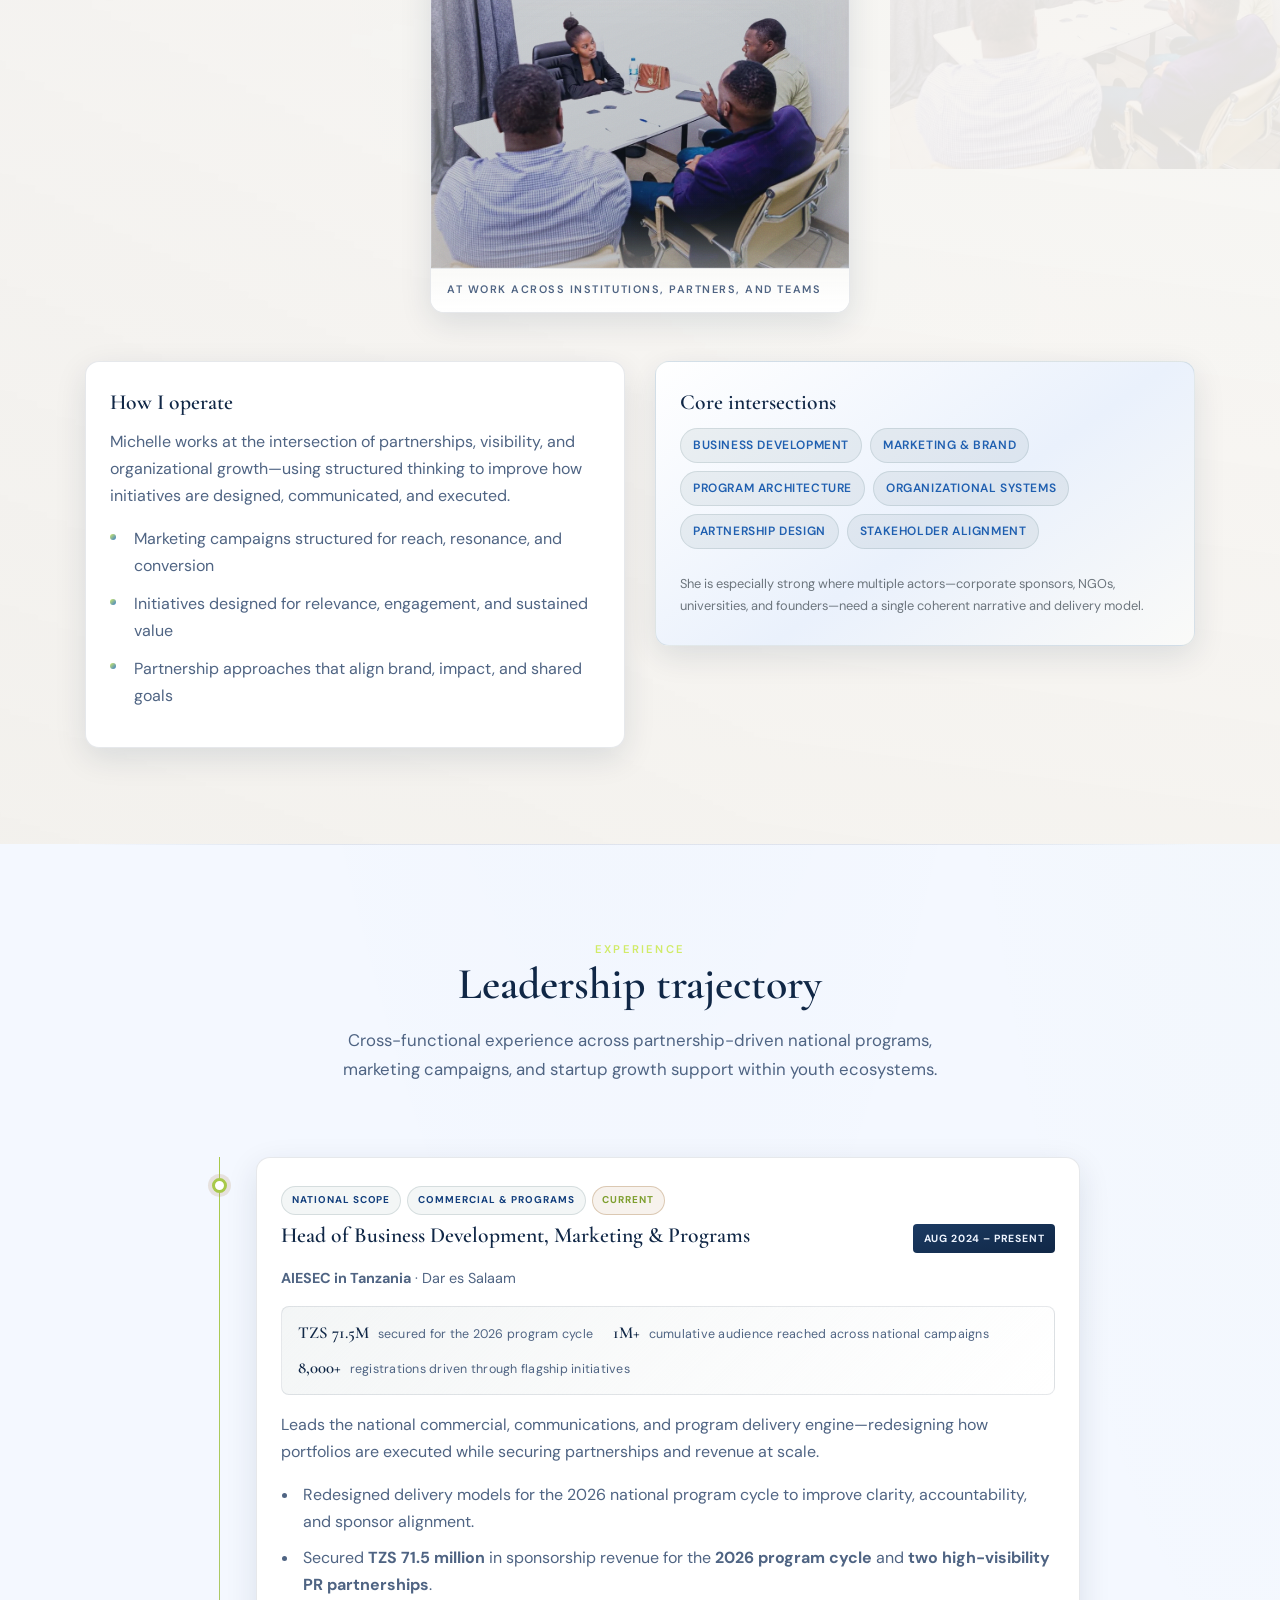
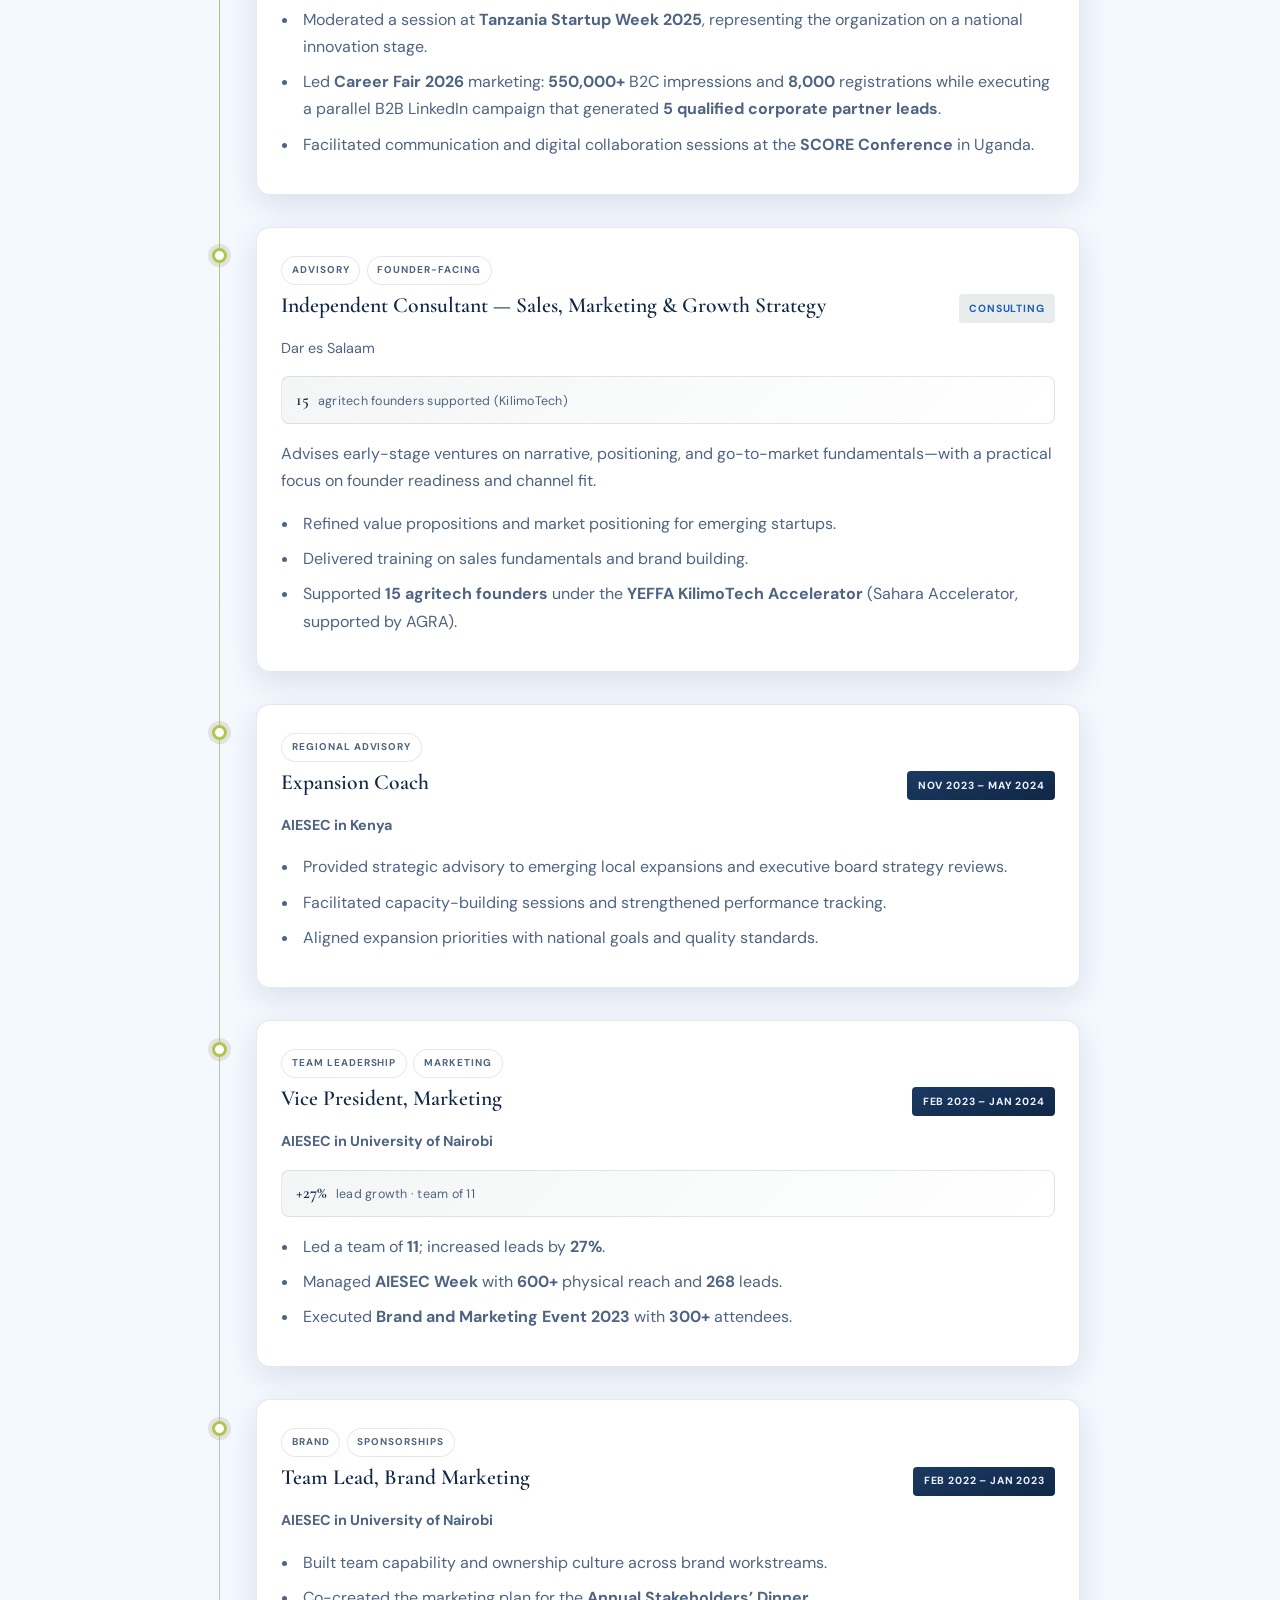
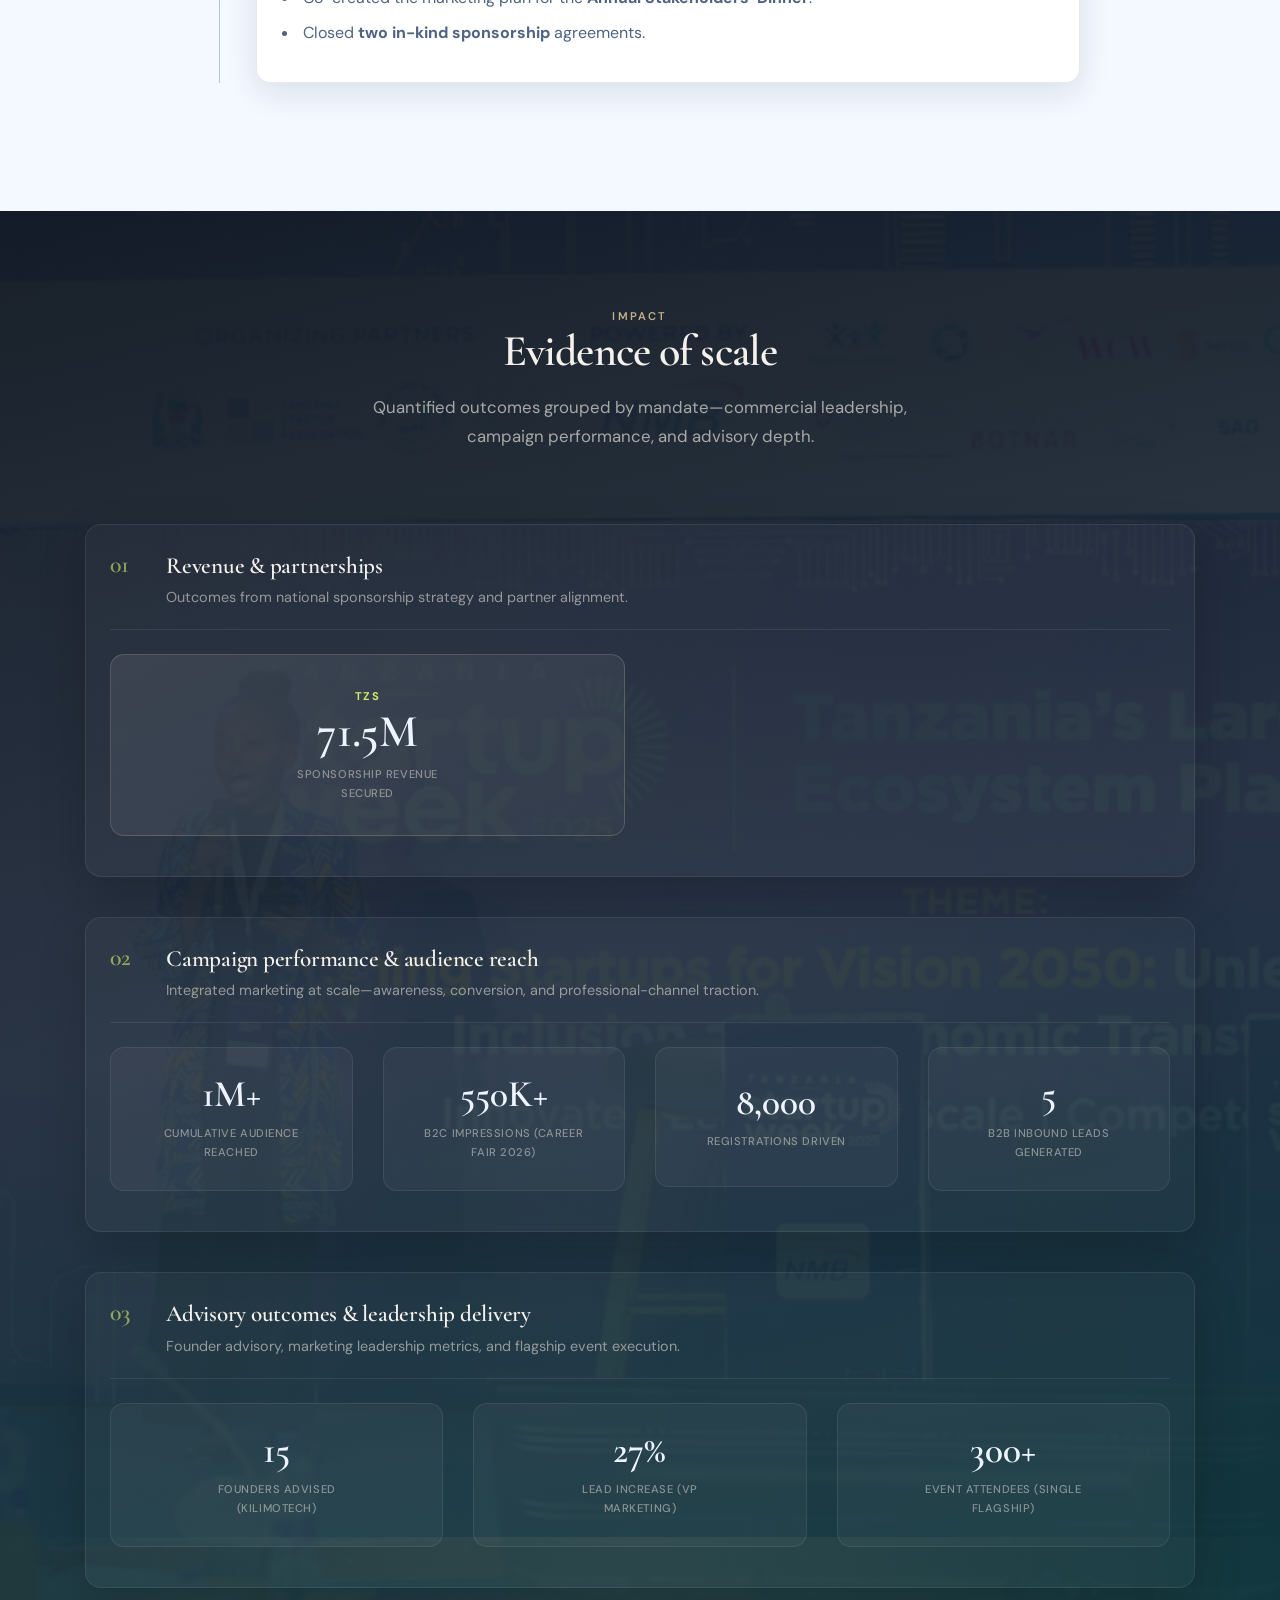
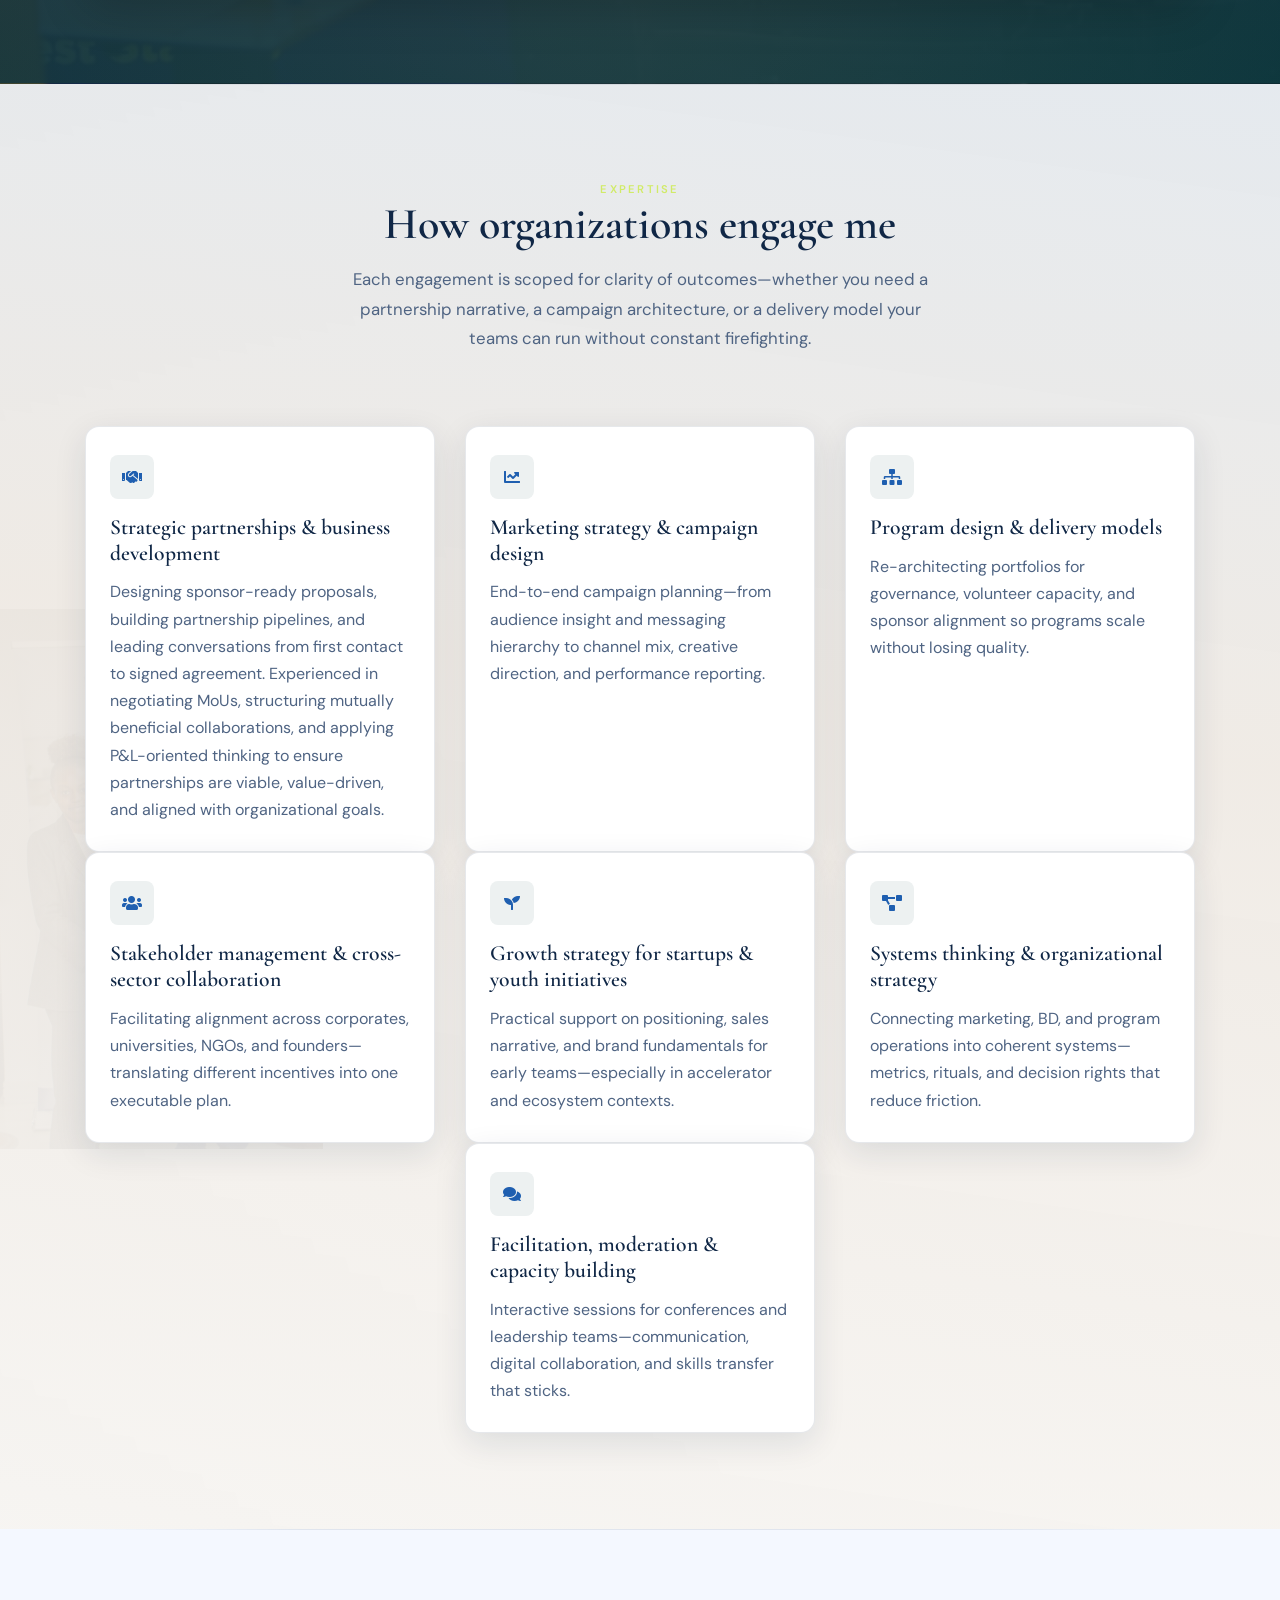
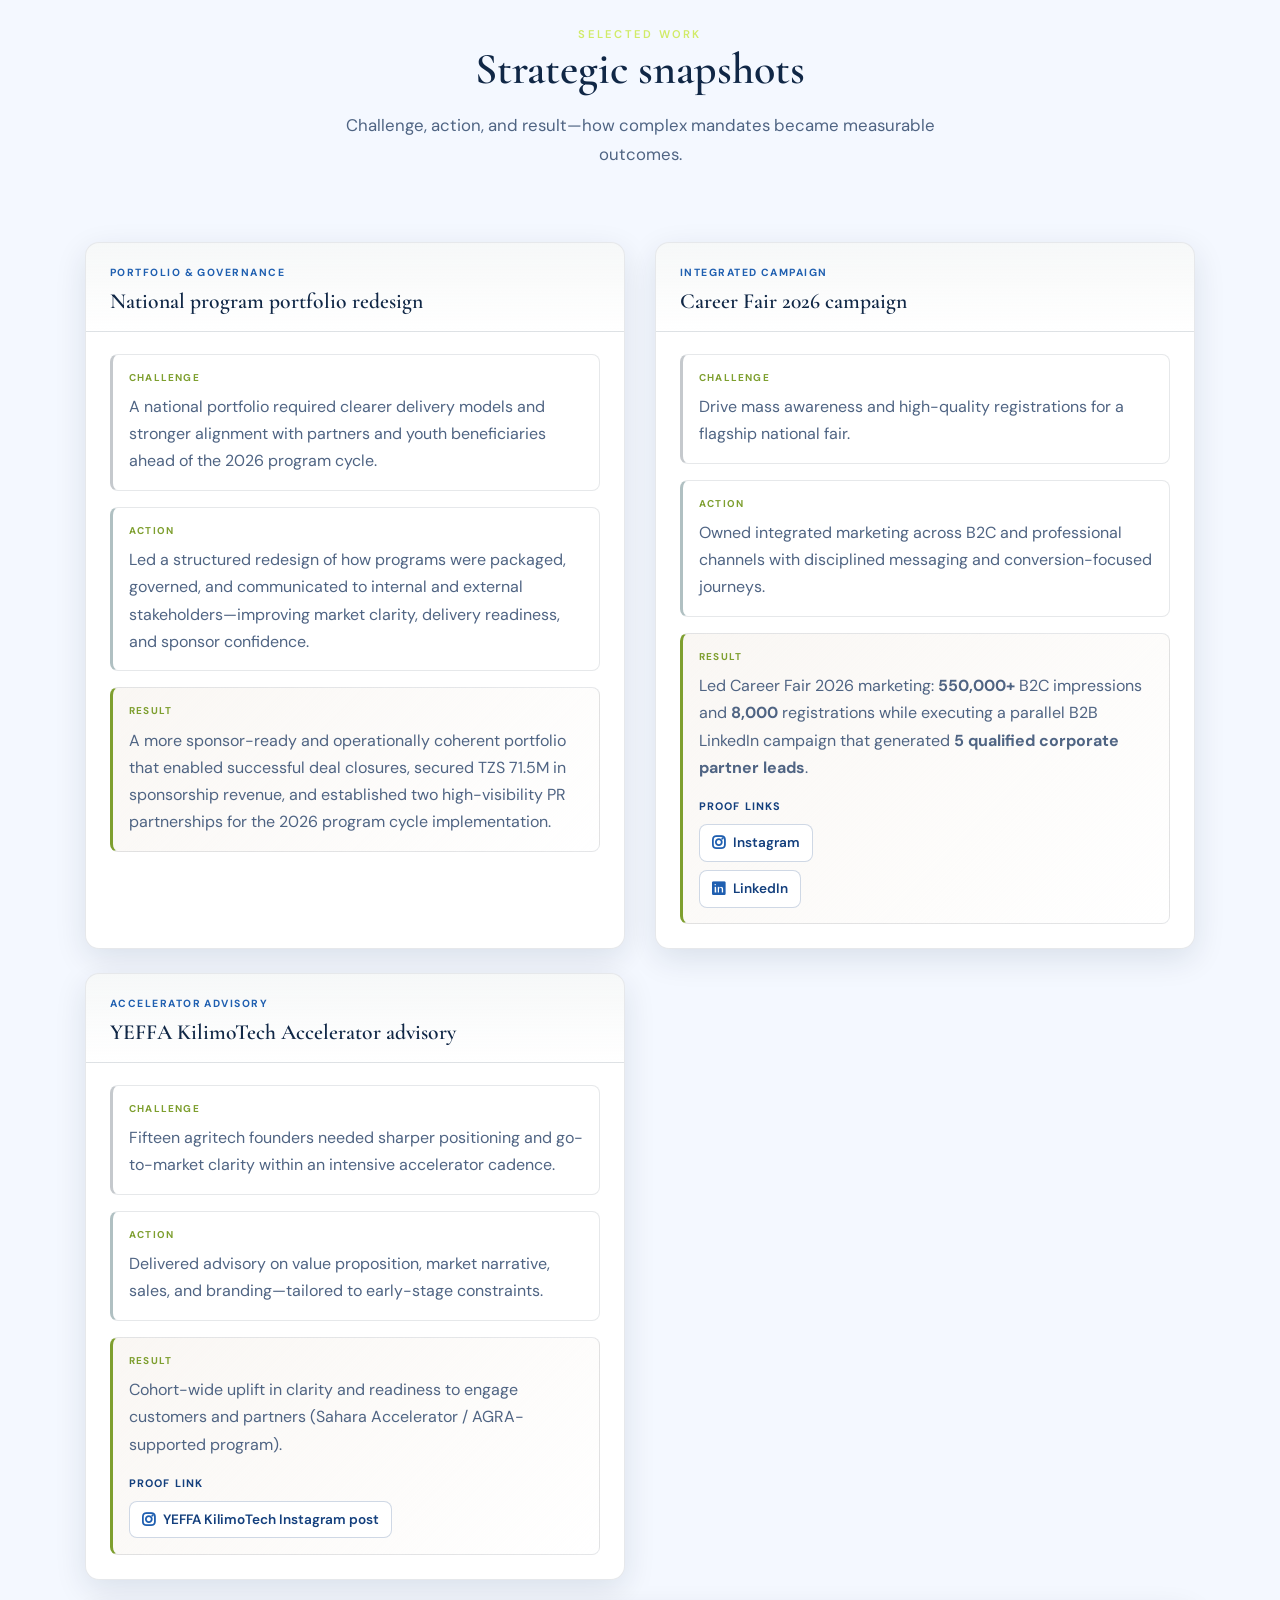
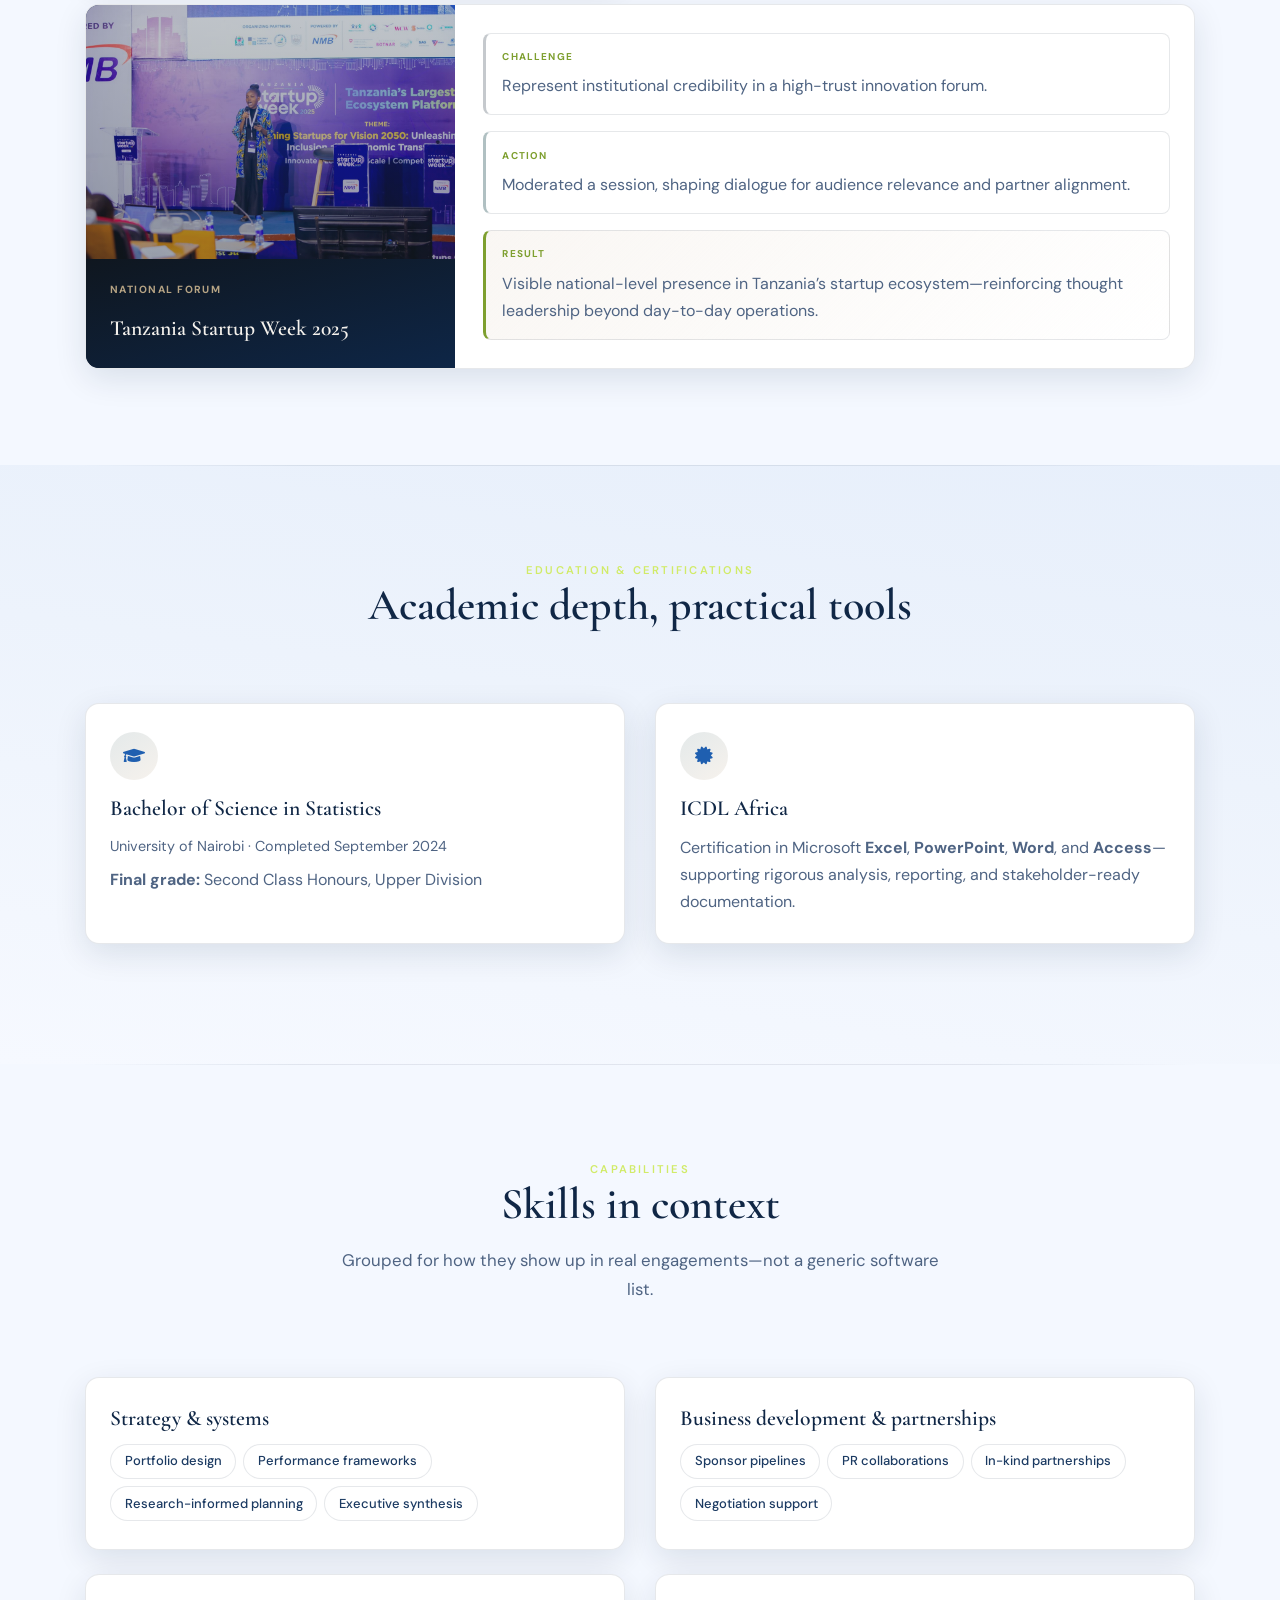
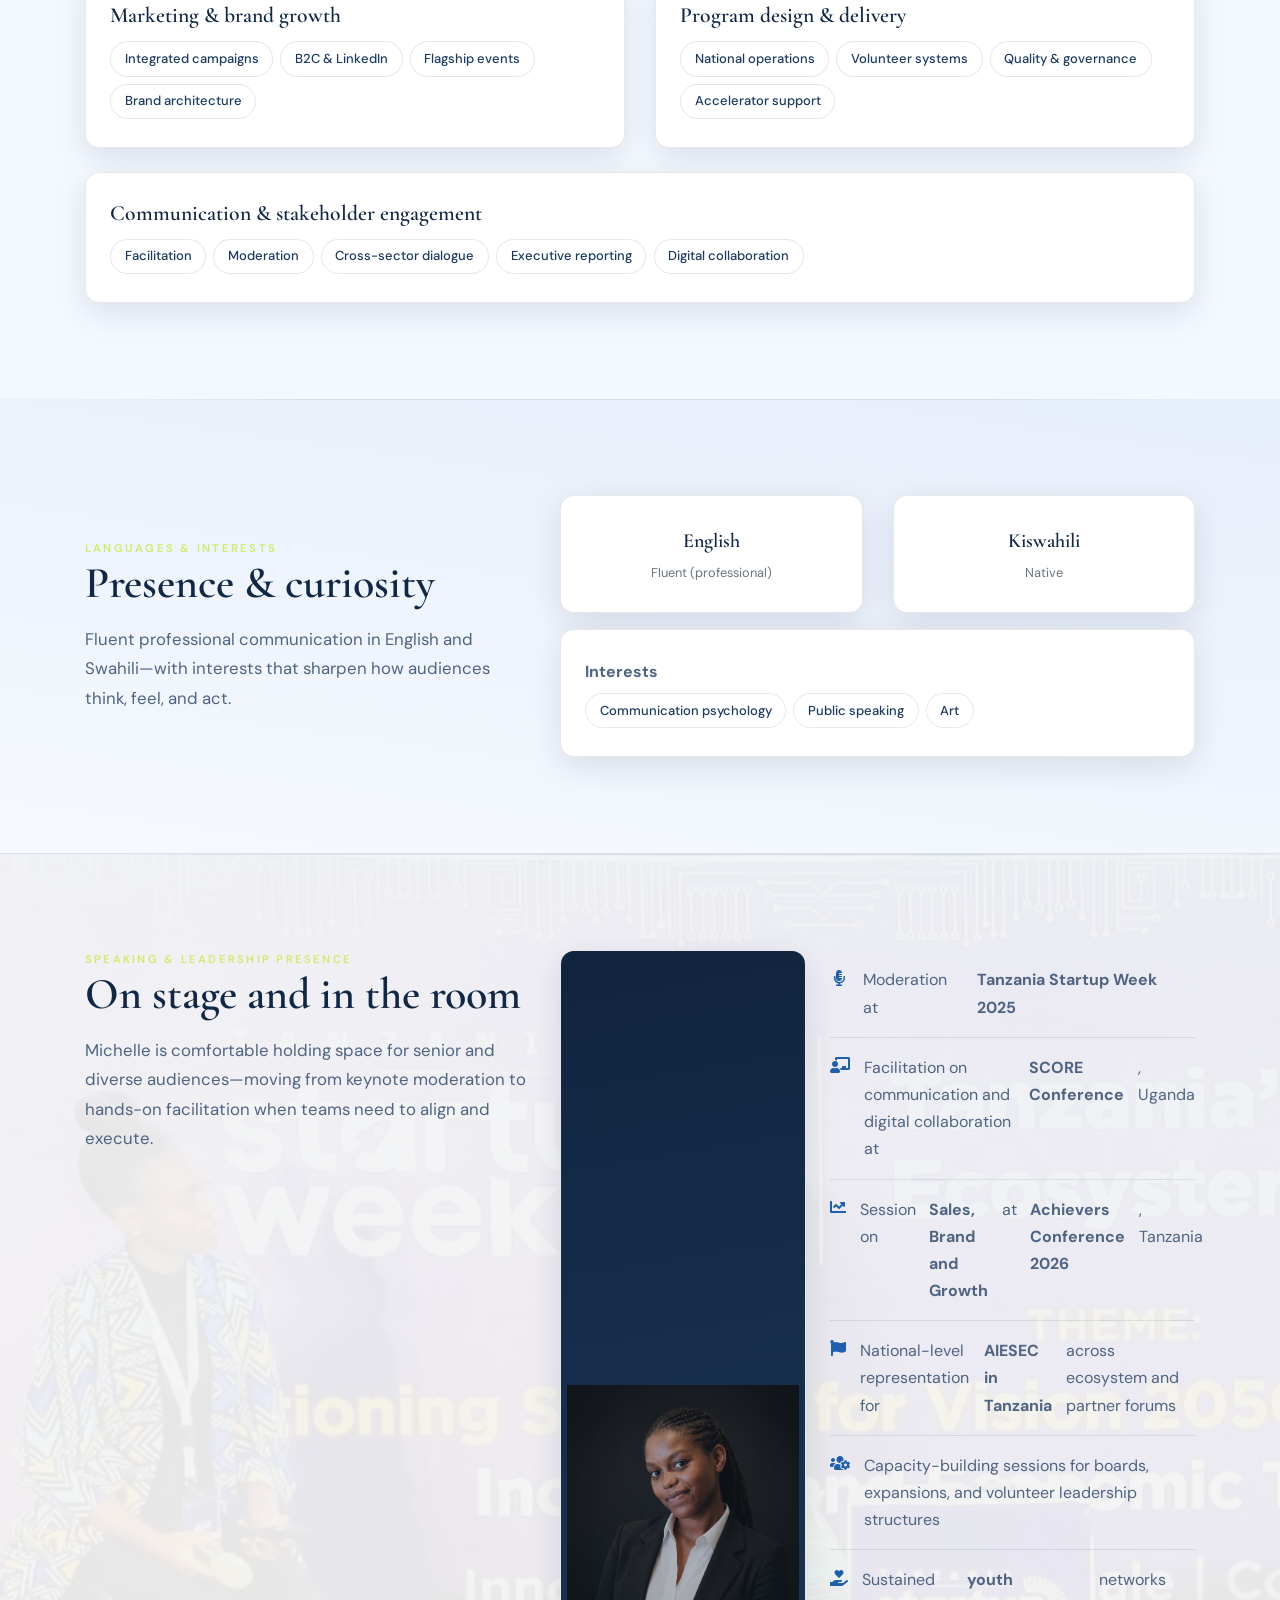
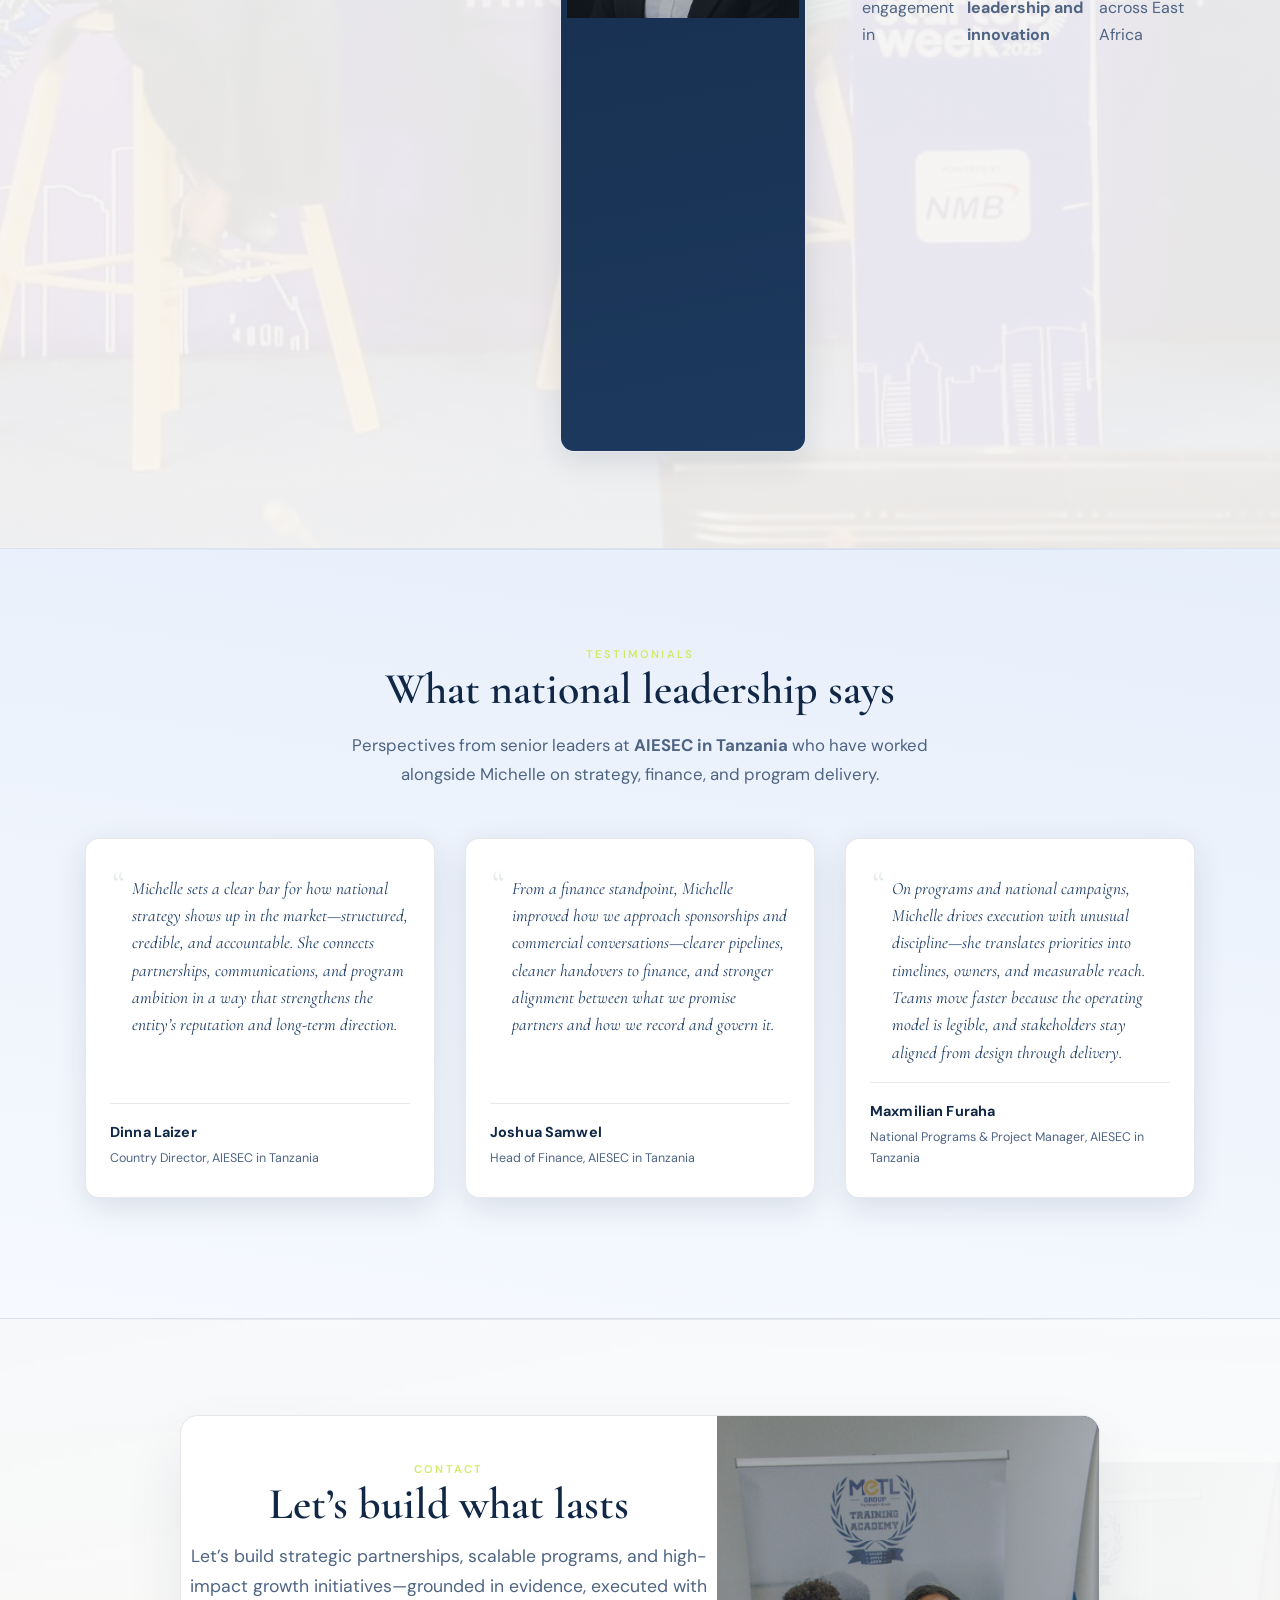
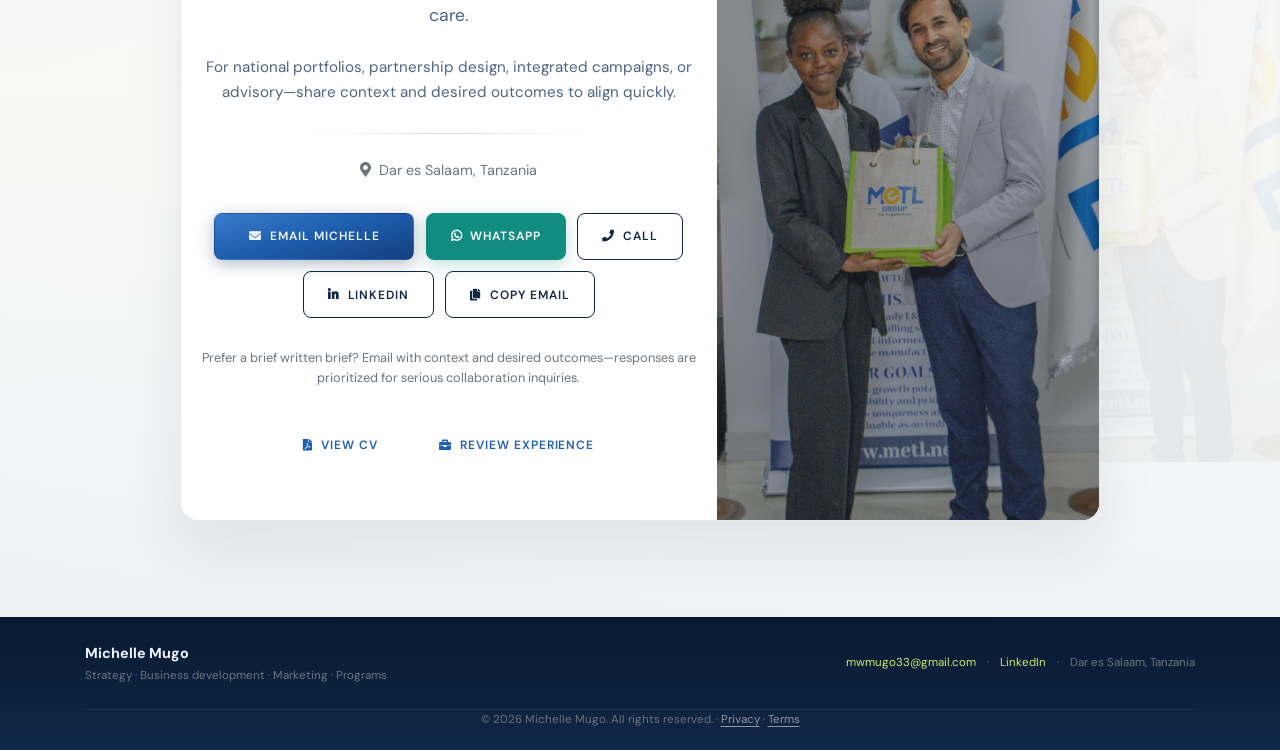
==== commit 1e97bbe7: "Content revision" ====
--- a/index.html
+++ b/index.html
@@ -109,7 +109,7 @@
                         <div class="mm-hero-copy">
                             <p class="mm-kicker text-uppercase mb-2 mb-md-3">Dar es Salaam · East Africa</p>
                             <h1 class="mm-display mb-2">Michelle Mugo</h1>
-                            <p class="mm-hero-role mb-3 mb-md-4">Strategy and partnerships leader building high-impact programs, campaigns, and growth initiatives across East Africa.</p>
+                            <p class="mm-hero-role mb-3 mb-md-4">Strategy & Growth Leader building partnerships, visibility, and scalable systems</p>
                             <p class="mm-lead mb-3 mb-md-4">I help organizations translate priorities into measurable outcomes through clear strategy, strong stakeholder alignment, and disciplined execution.</p>
                             <div class="d-flex flex-wrap mm-hero-cta mb-3 mb-md-4">
                                 <a class="btn mm-btn mm-btn-solid page-scroll" href="#experience">View experience</a>
@@ -143,19 +143,19 @@
                         <div class="col-12 col-sm-6 col-lg-4 mm-cred-item">
                             <div class="mm-cred-tile">
                                 <span class="mm-cred-value">TZS 71.5M</span>
-                                <span class="mm-cred-label">Sponsorship revenue secured</span>
+                                <span class="mm-cred-label">Sponsorship revenue secured for the 2026 Program Cycle</span>
                             </div>
                         </div>
                         <div class="col-12 col-sm-6 col-lg-4 mm-cred-item">
                             <div class="mm-cred-tile">
-                                <span class="mm-cred-value">100K+</span>
-                                <span class="mm-cred-label">Campaign impressions (B2C)</span>
+                                <span class="mm-cred-value">1M+</span>
+                                <span class="mm-cred-label">Cumulative audience reached across national campaigns</span>
                             </div>
                         </div>
                         <div class="col-12 col-sm-6 col-lg-4 mm-cred-item">
                             <div class="mm-cred-tile">
                                 <span class="mm-cred-value">8,000+</span>
-                                <span class="mm-cred-label">Registrations driven</span>
+                                <span class="mm-cred-label">Registrations driven through flagship initiatives</span>
                             </div>
                         </div>
                     </div>
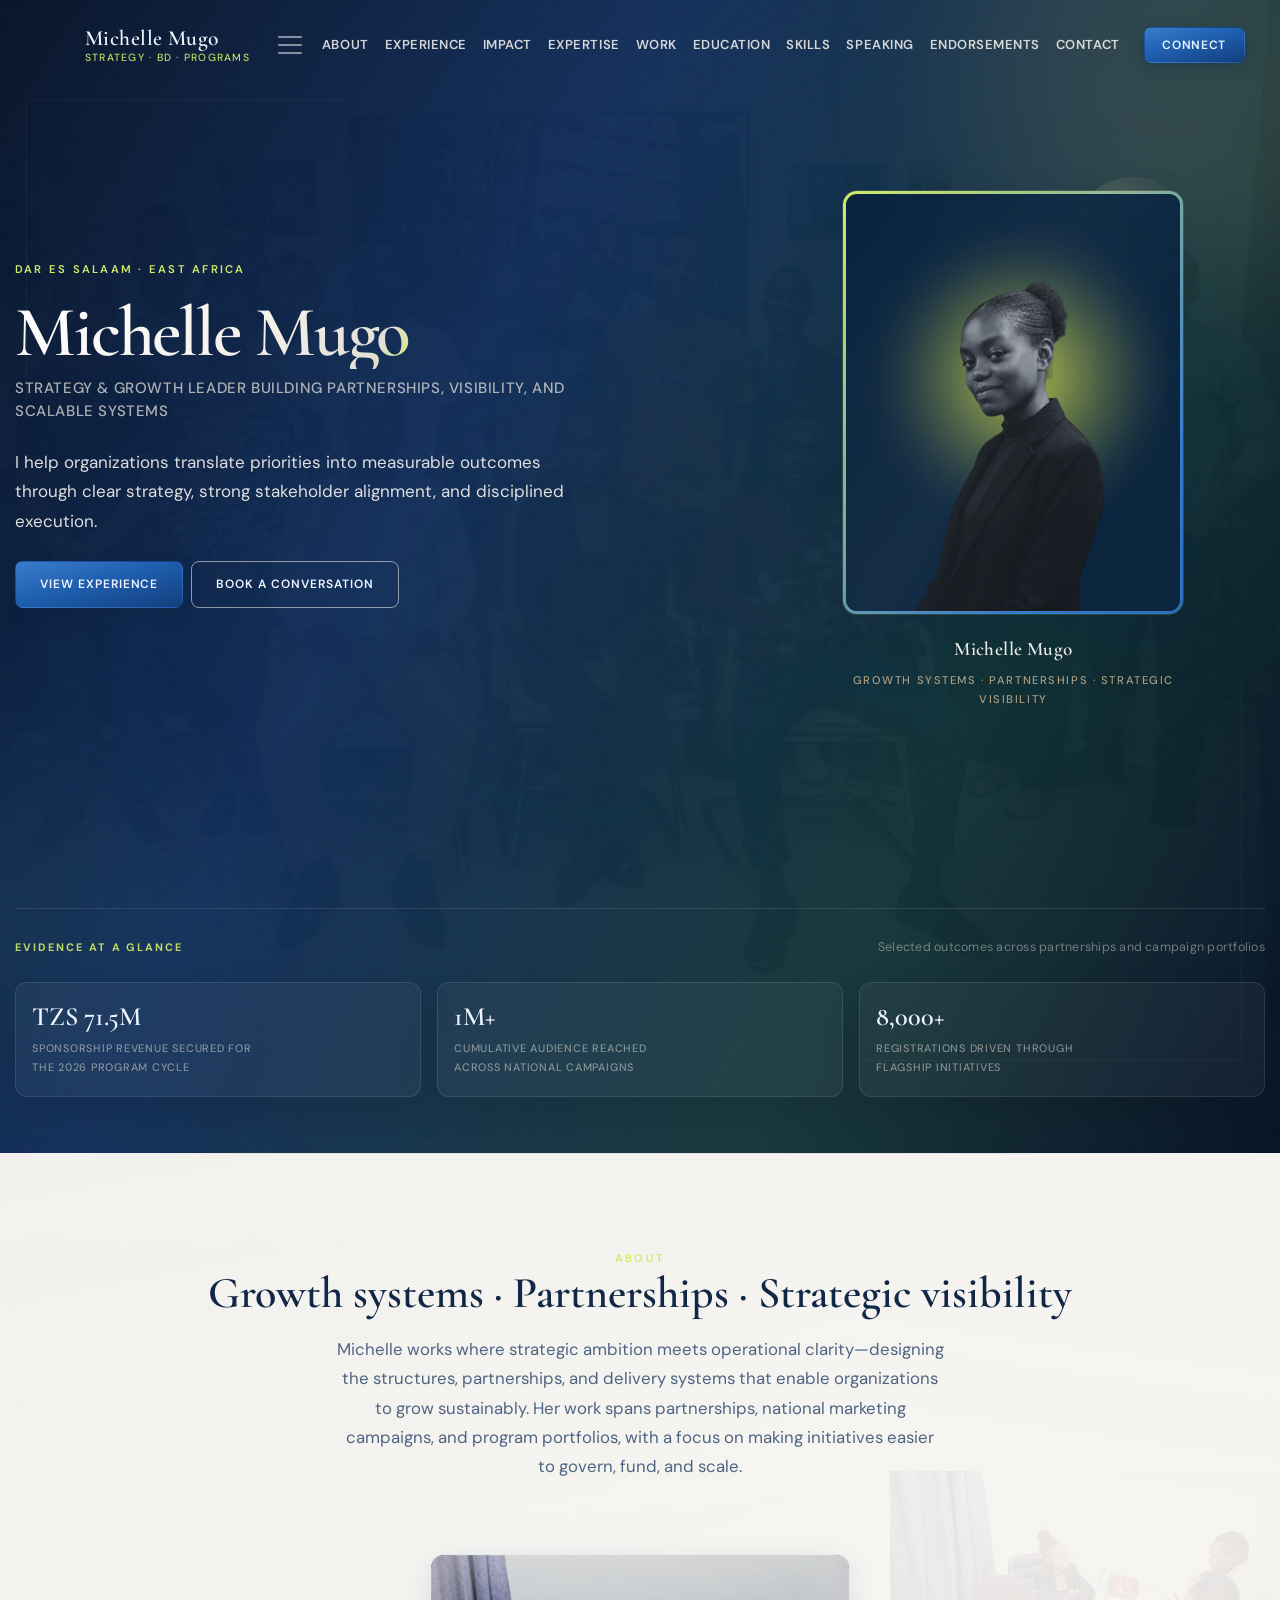
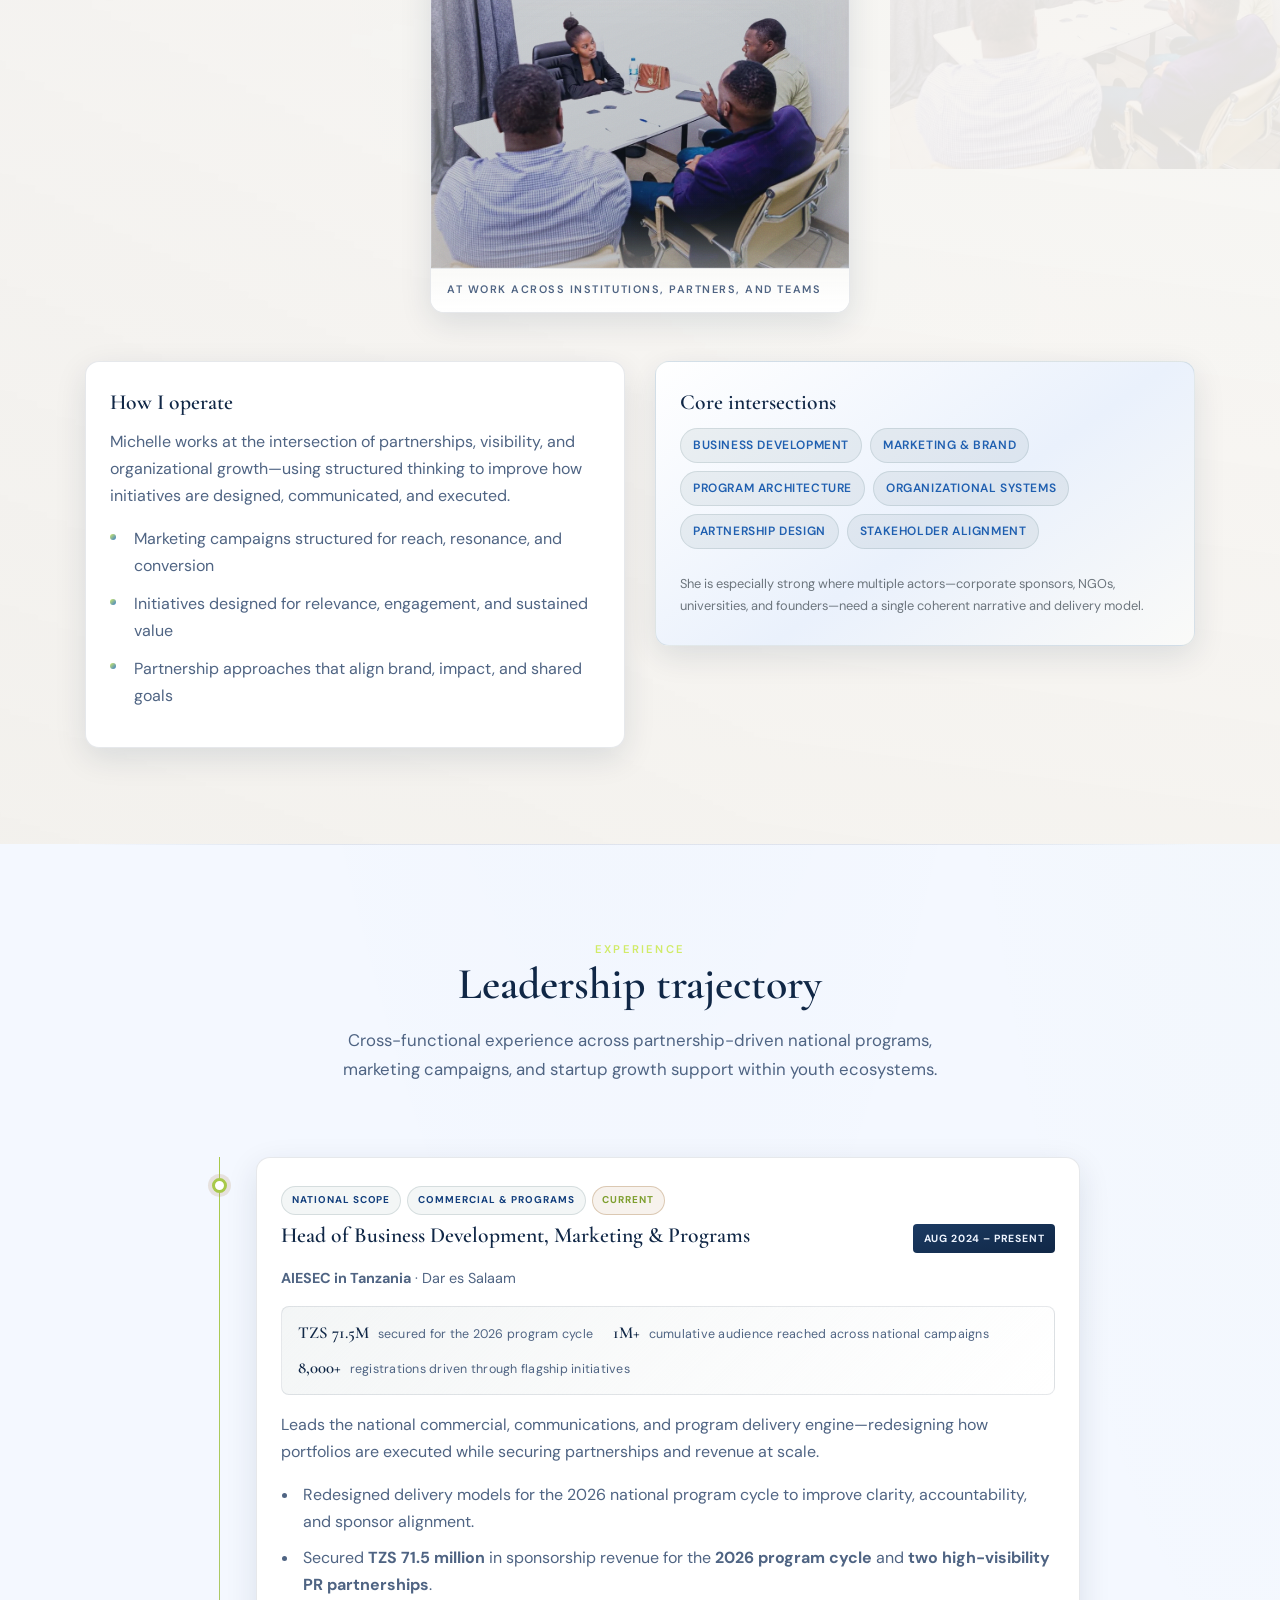
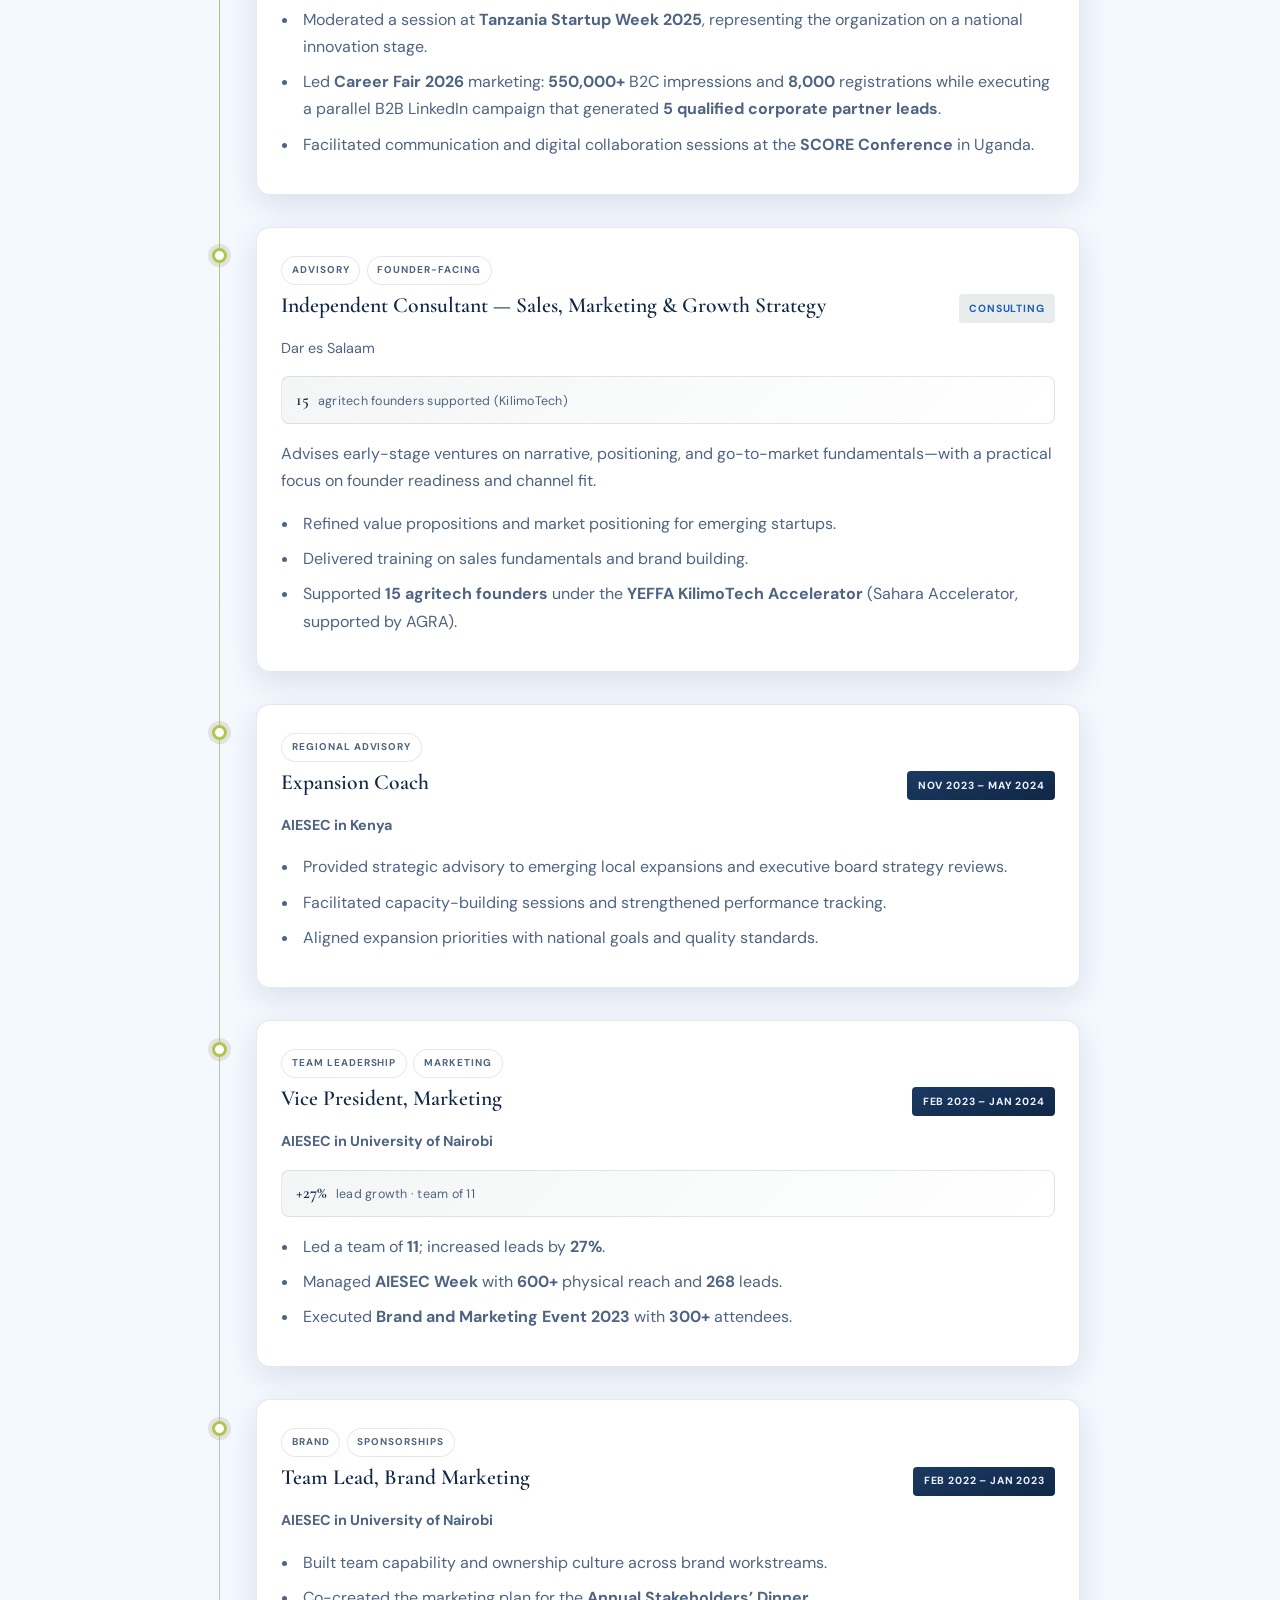
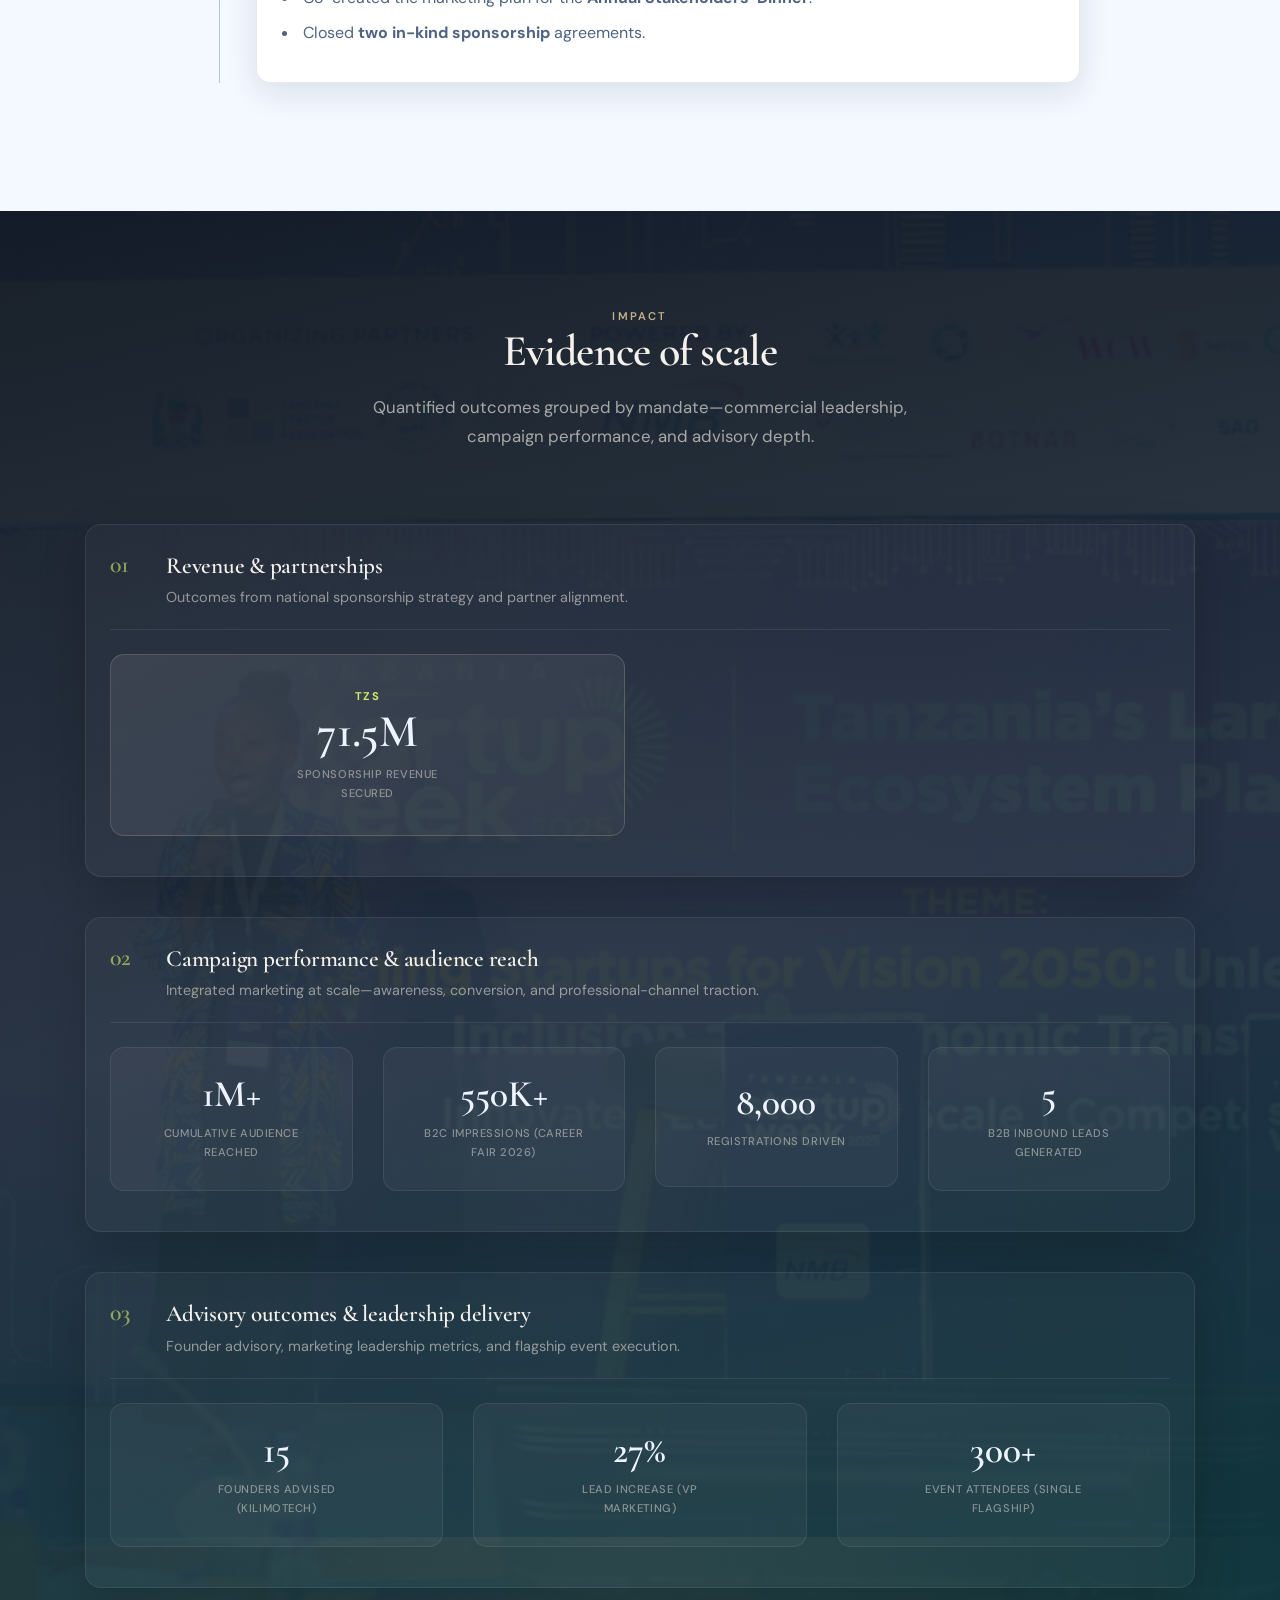
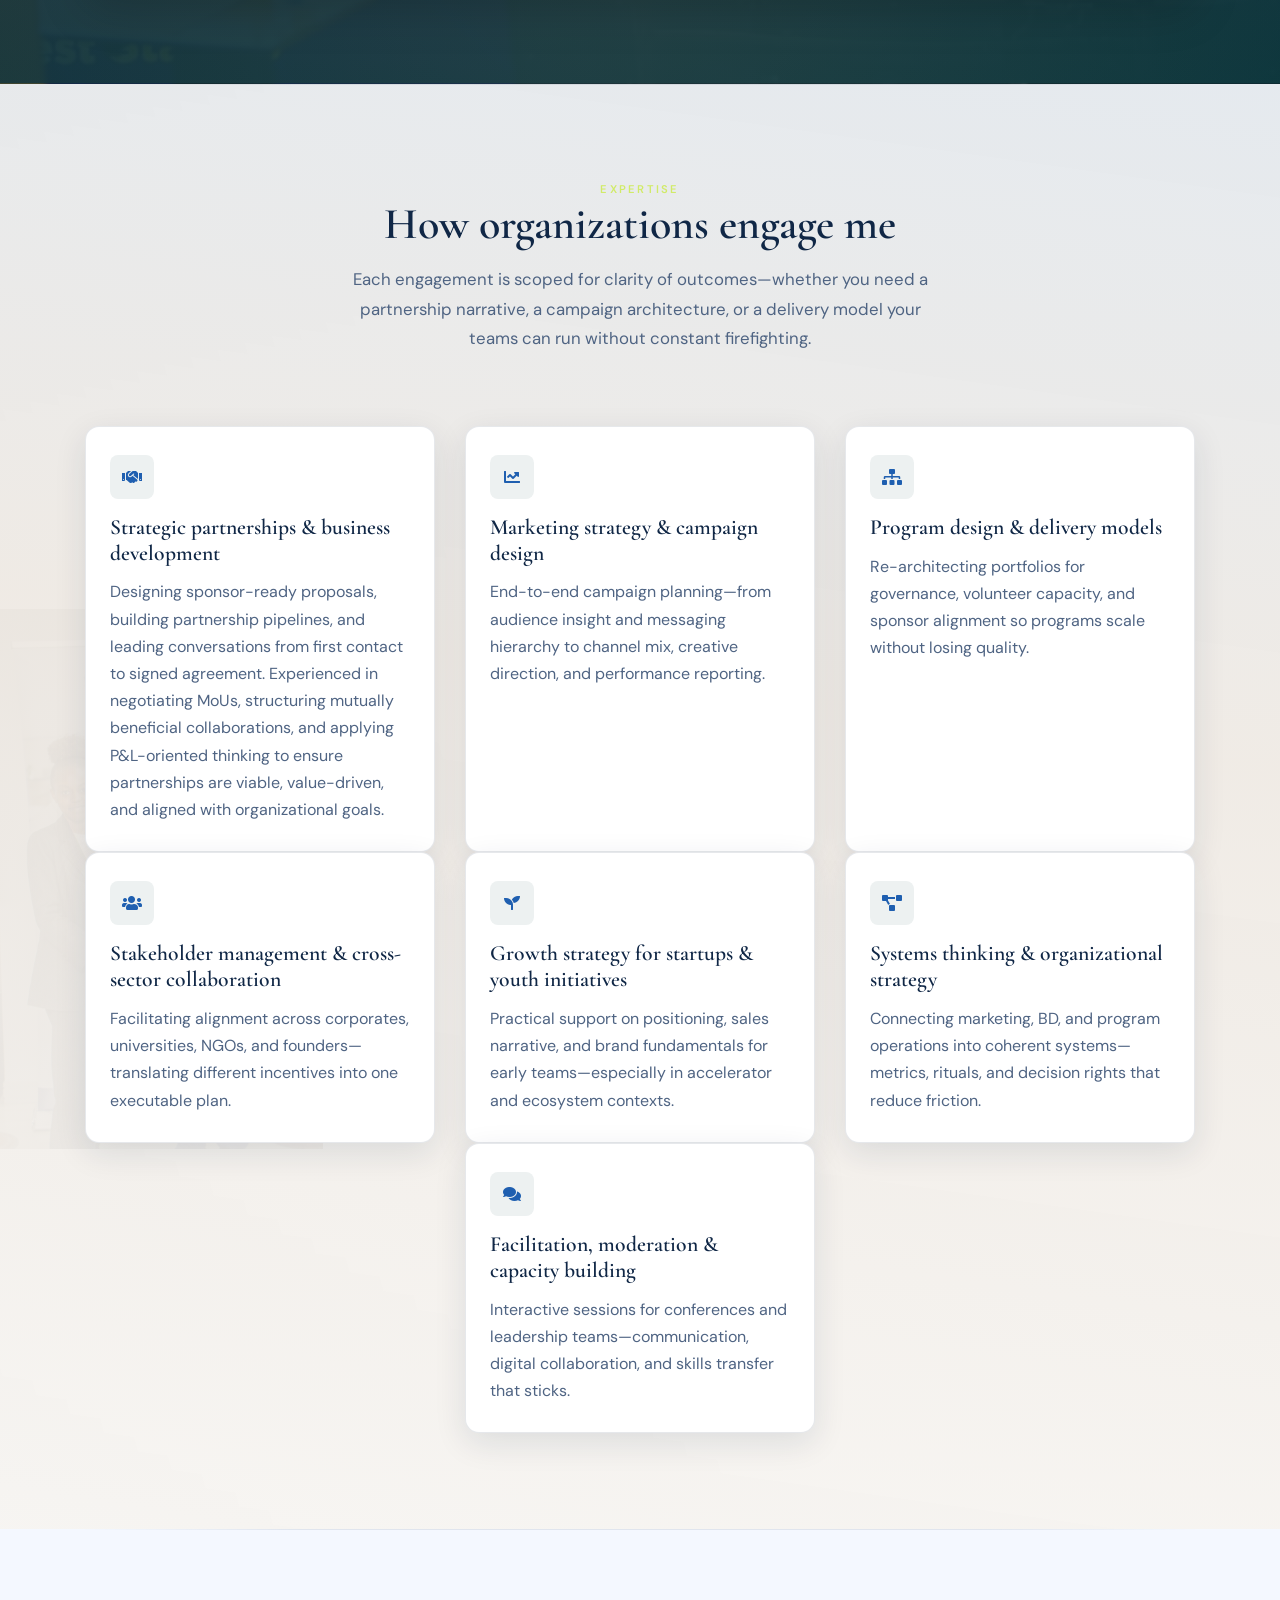
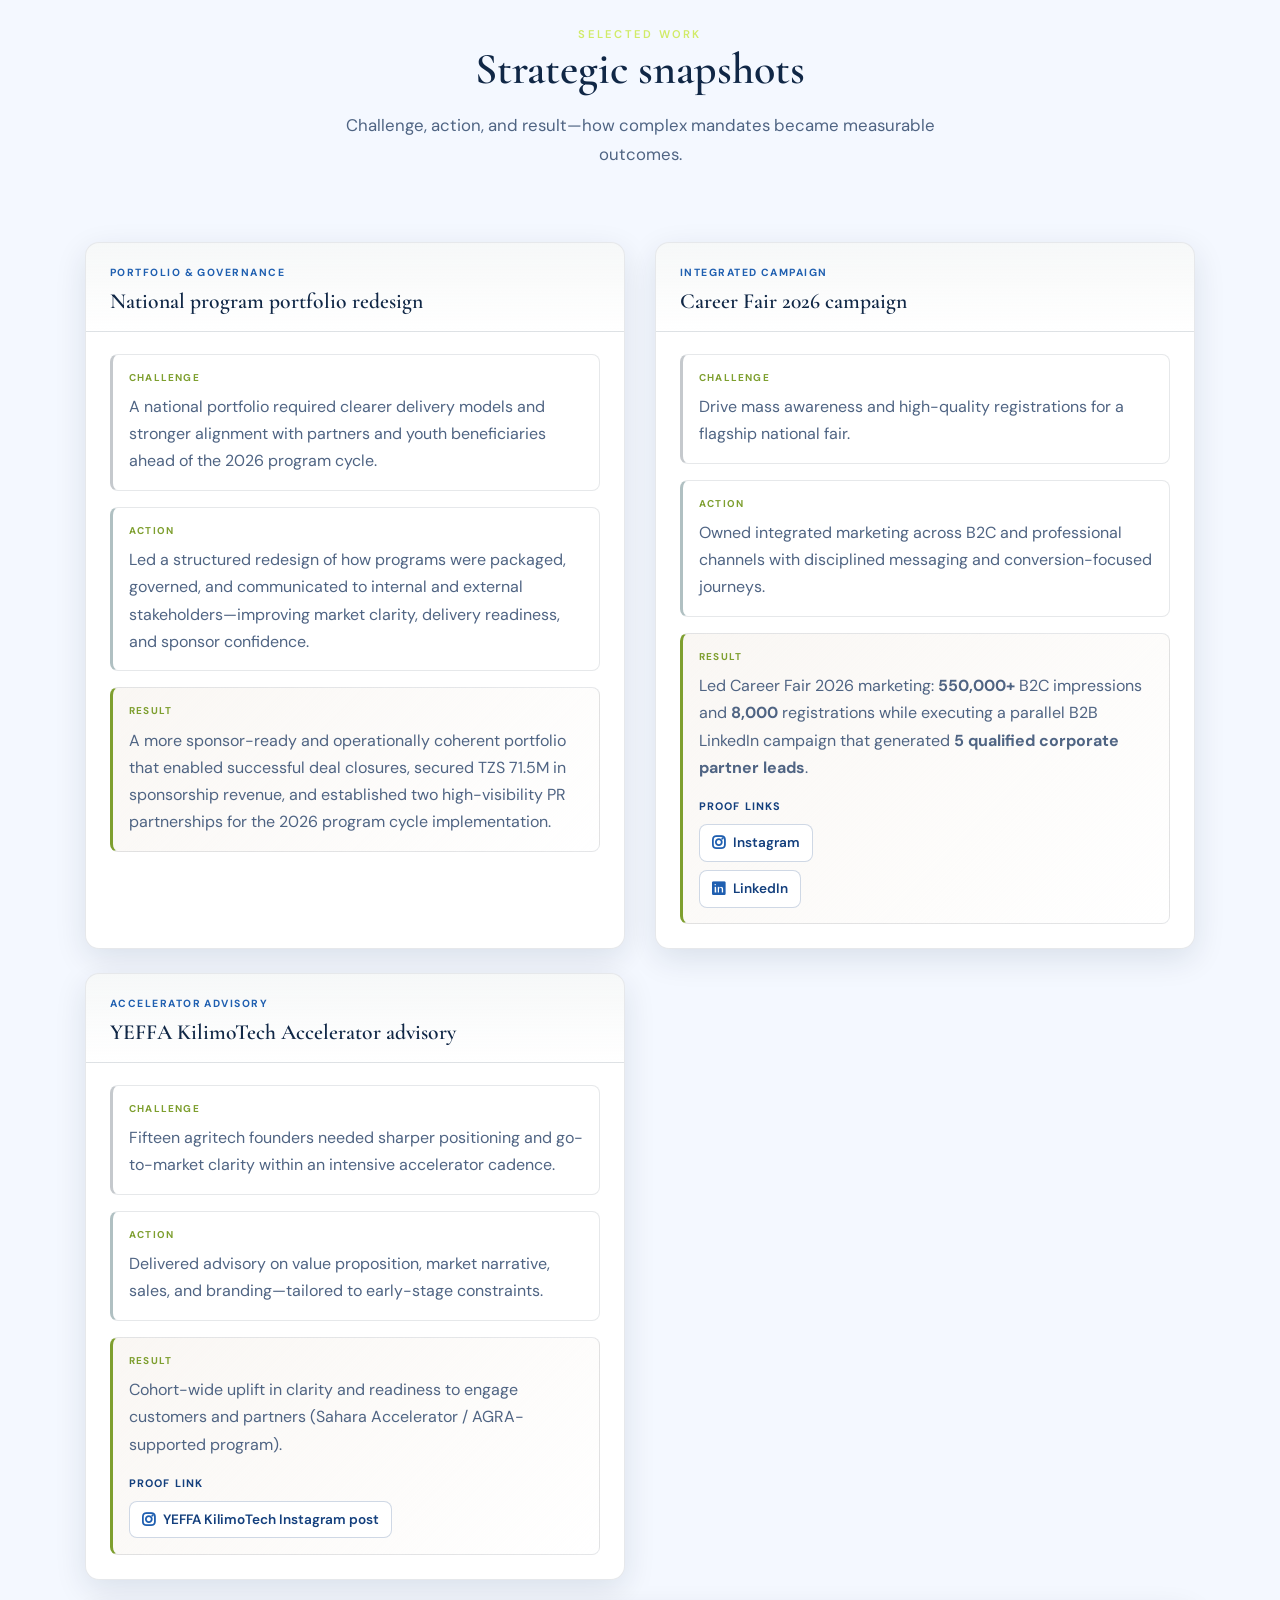
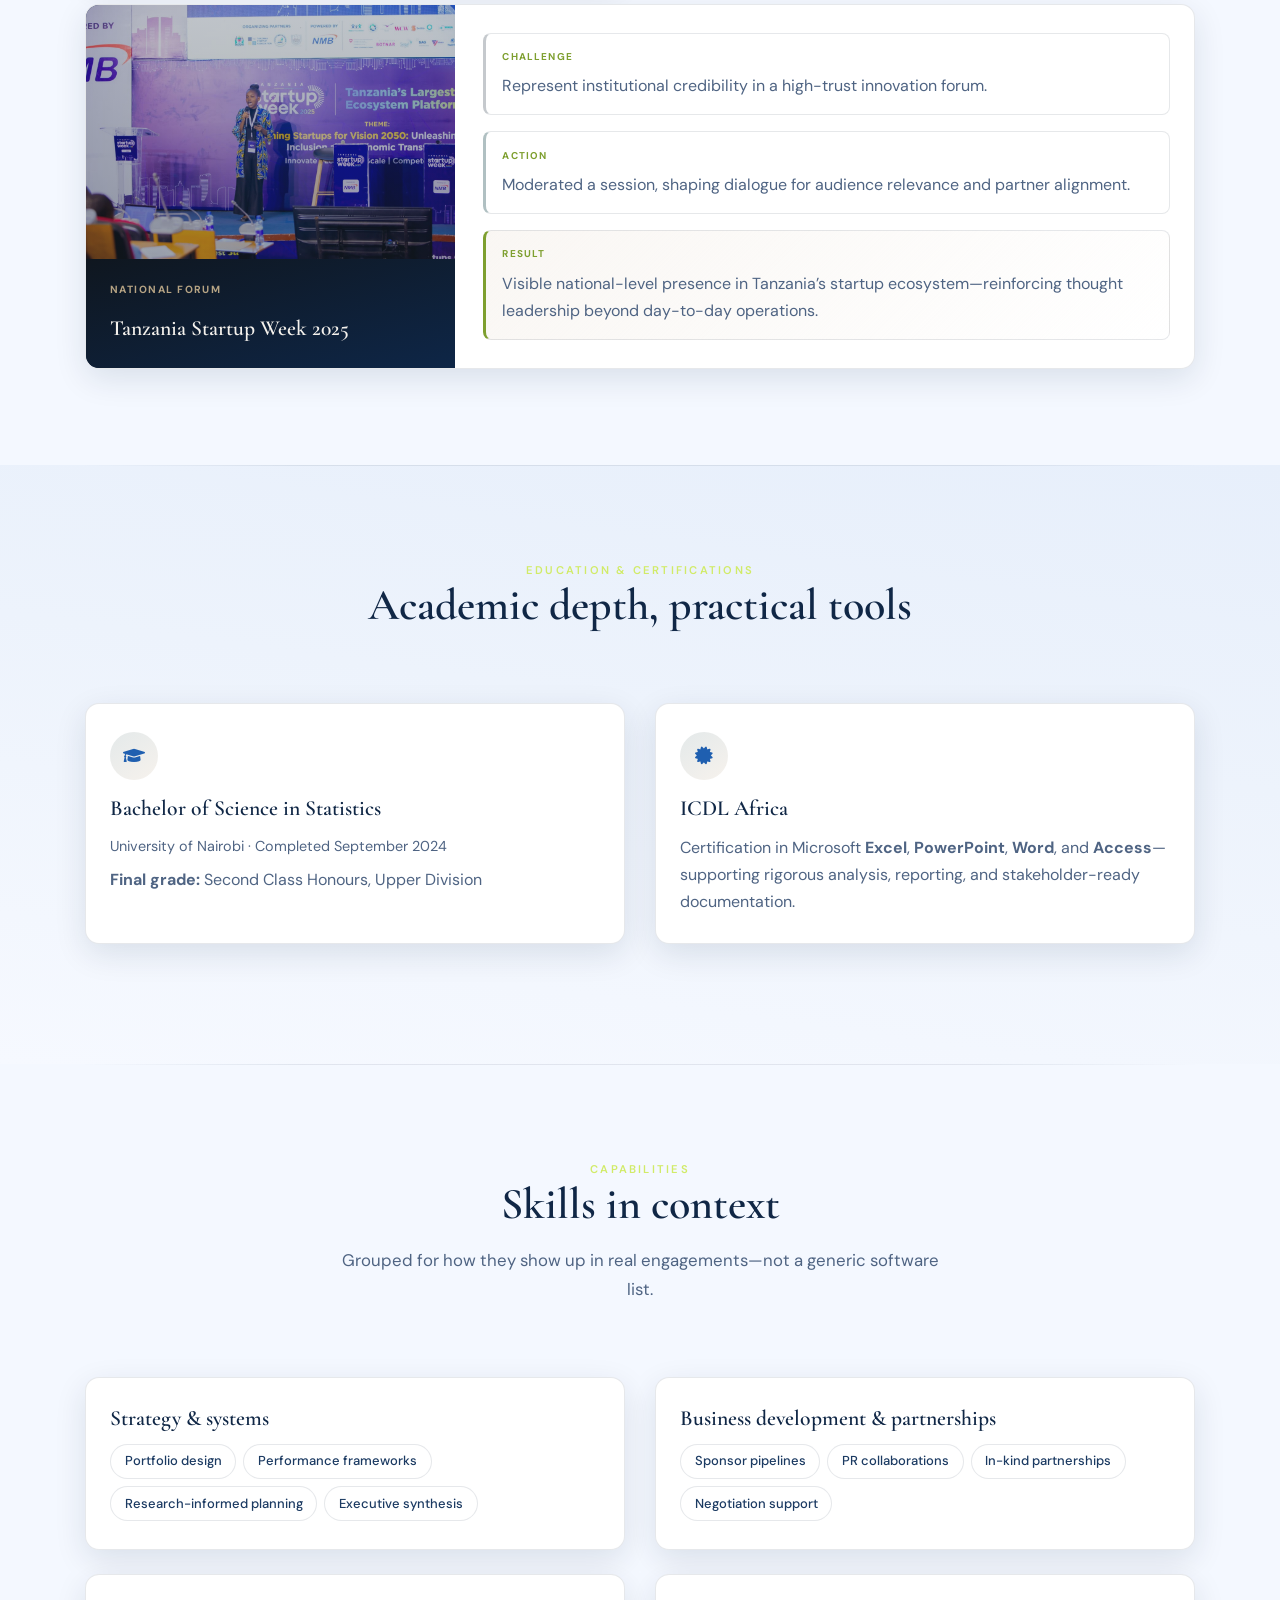
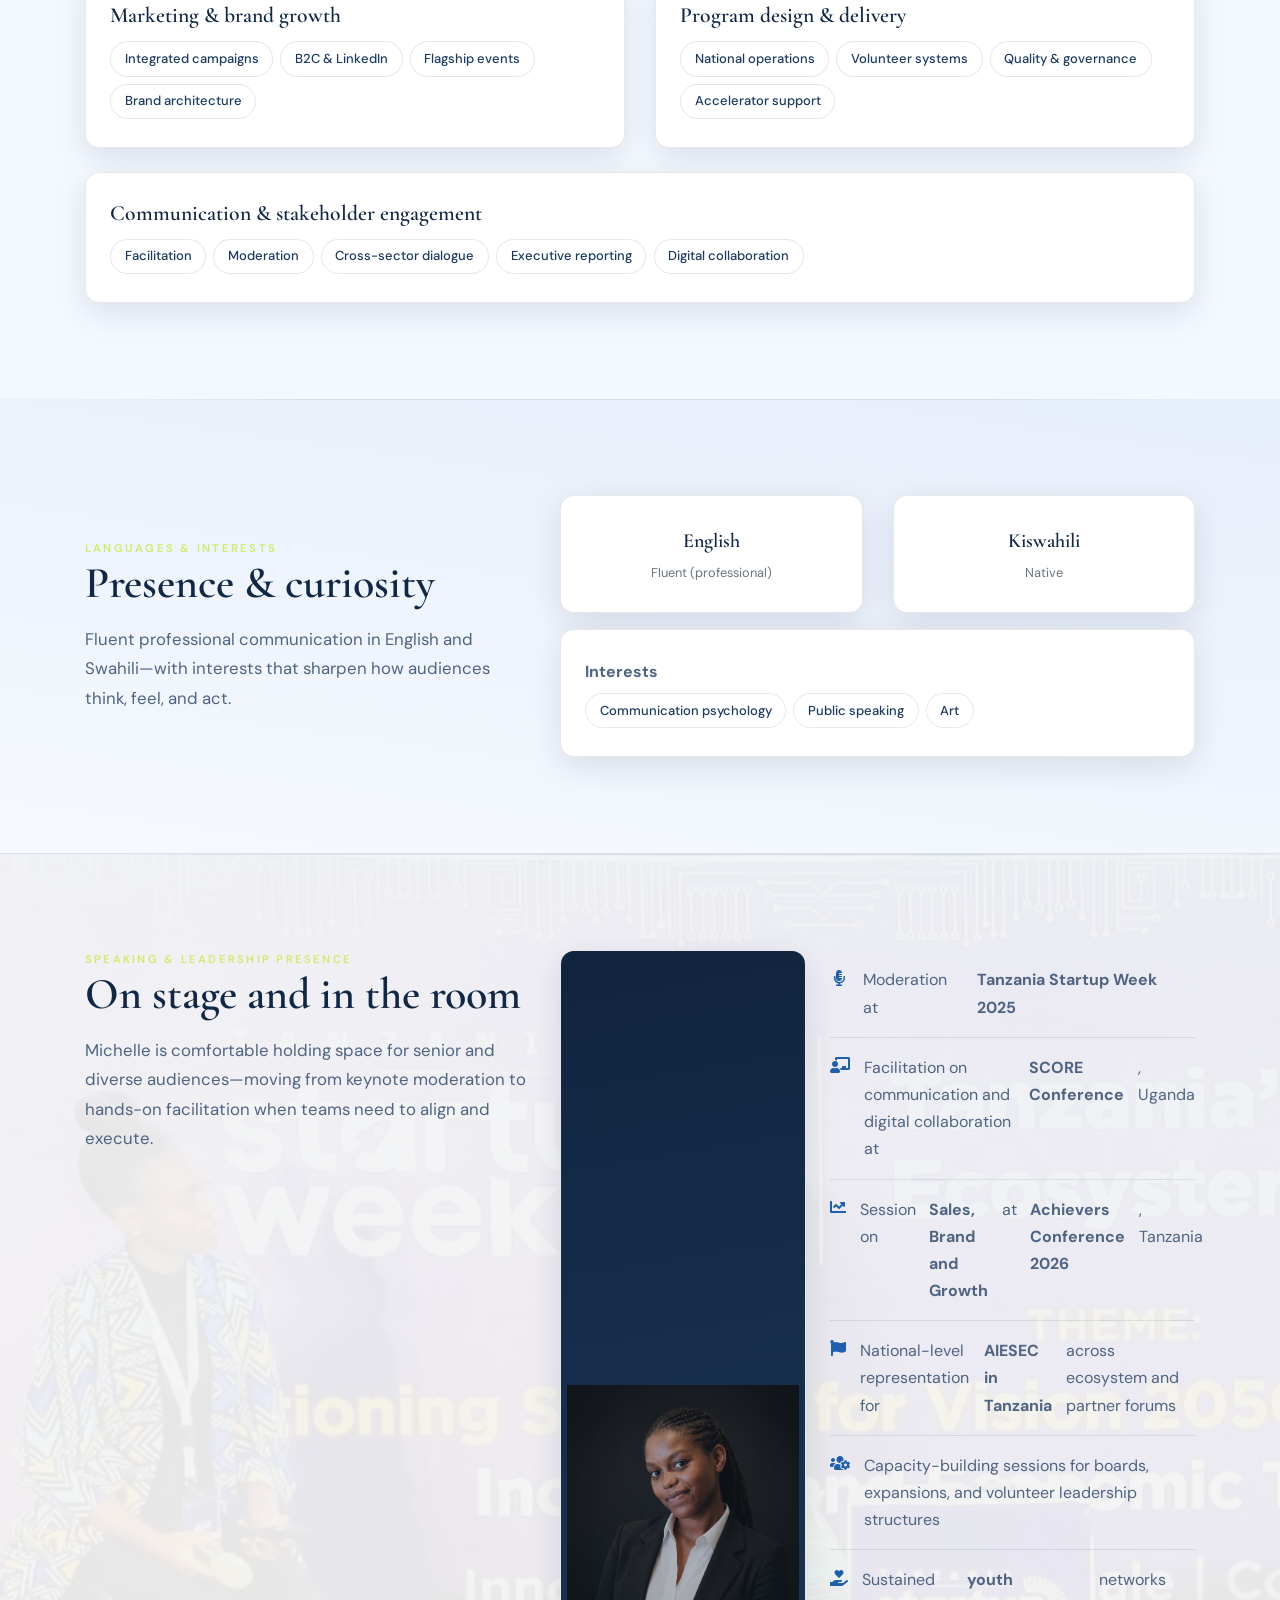
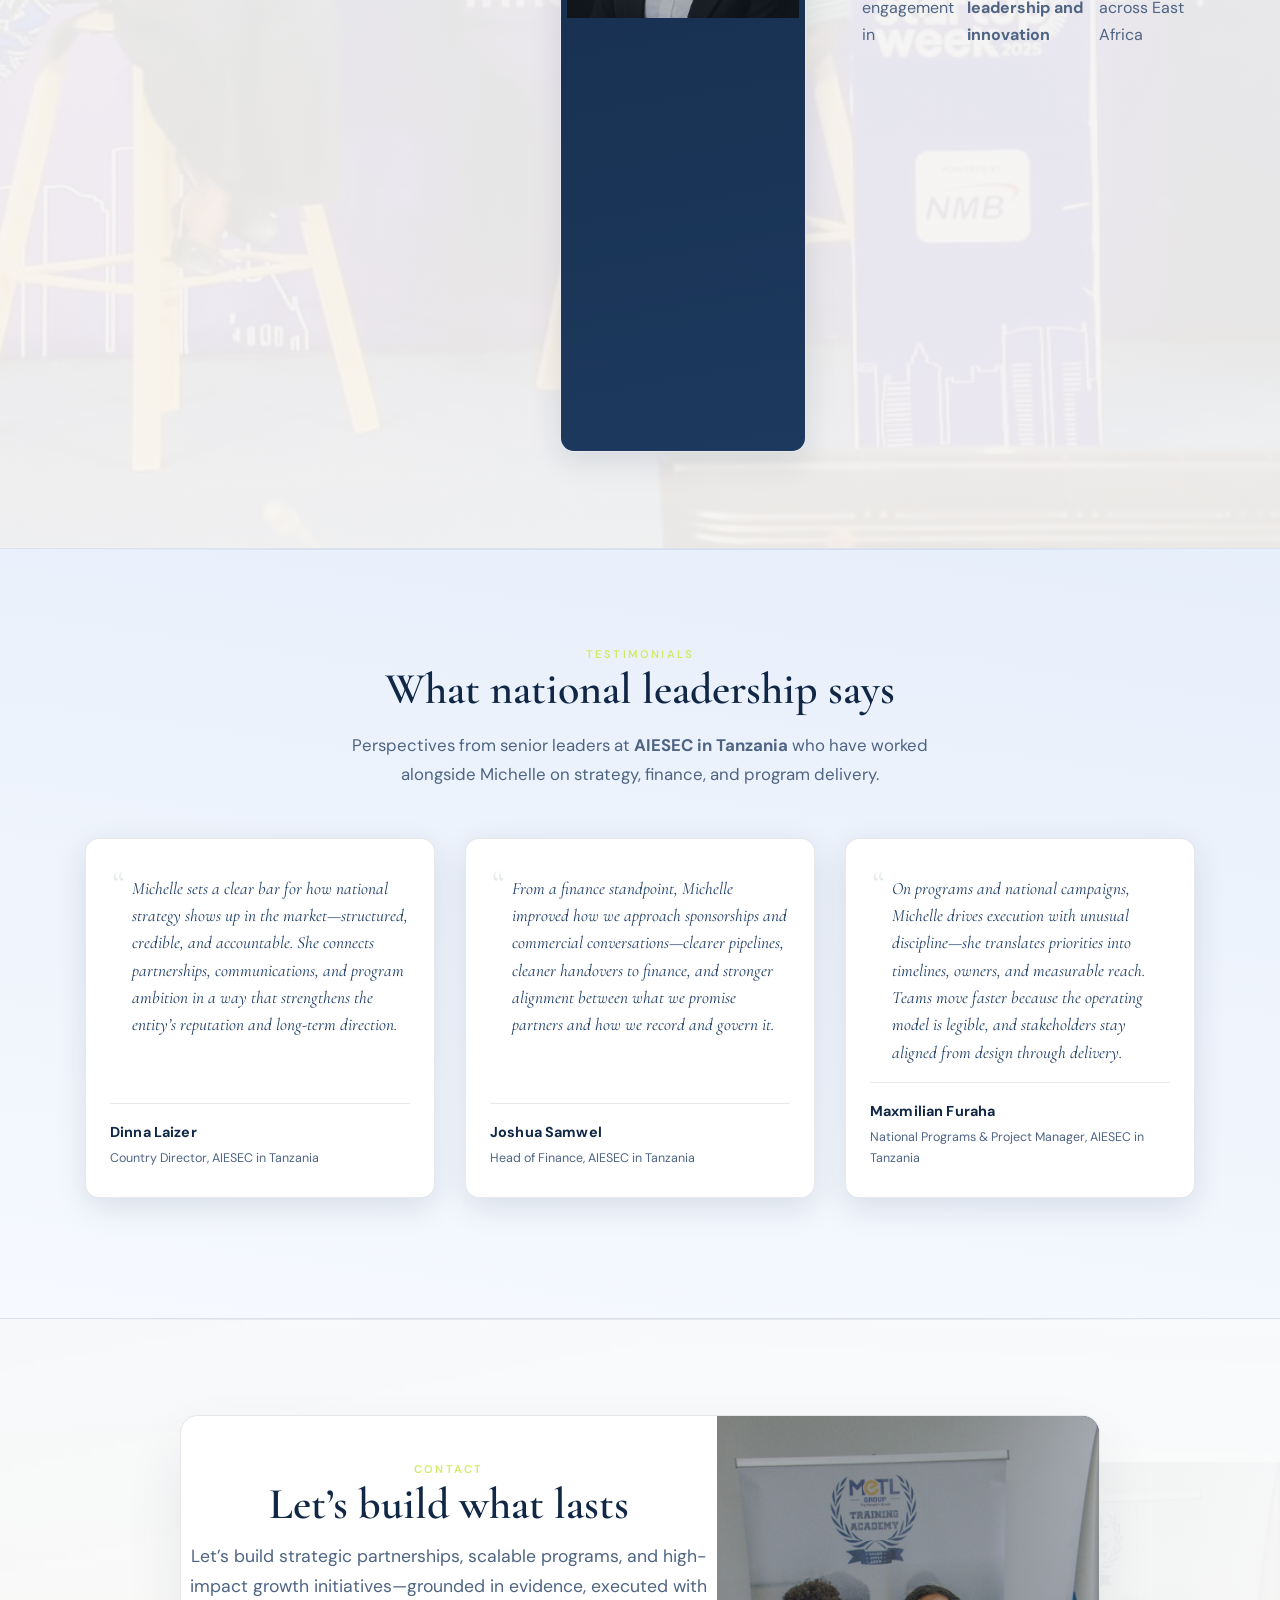
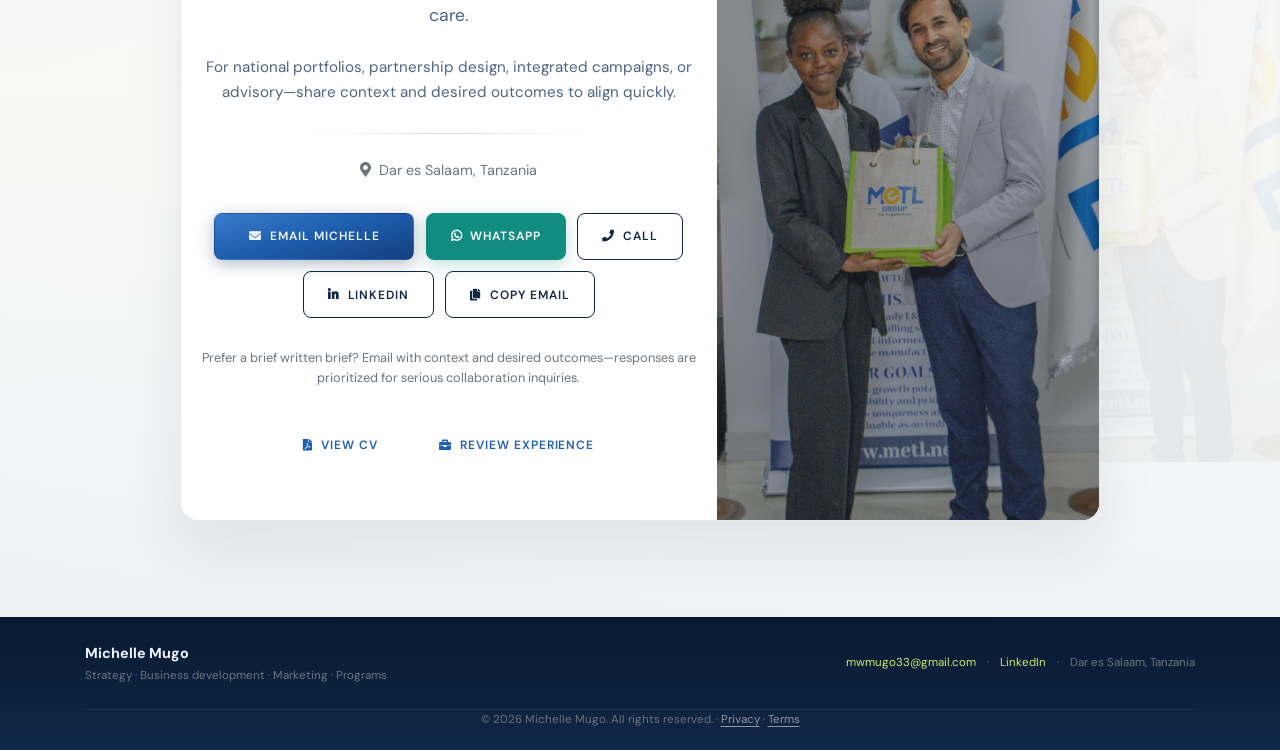
==== commit f7ccb983: "Content" ====
--- a/index.html
+++ b/index.html
@@ -170,7 +170,7 @@
                     <div class="col-lg-10 text-center mm-section-head mm-reveal">
                         <p class="mm-kicker">About</p>
                         <h2 id="about-heading" class="mm-heading">Growth systems · Partnerships · Strategic visibility</h2>
-                        <p class="mm-subhead mx-auto">Michelle works where strategic ambition meets operational clarity—designing the structures, partnerships, and delivery systems that enable organizations to grow sustainably. This Michelle Mugo portfolio highlights partnerships, national marketing campaigns, and program portfolios built to be easier to govern, fund, and scale.</p>
+                        <p class="mm-subhead mx-auto">Michelle works where strategic ambition meets operational clarity—designing the structures, partnerships, and delivery systems that enable organizations to grow sustainably. Her work spans partnerships, national marketing campaigns, and program portfolios, with a focus on making initiatives easier to govern, fund, and scale.</p>
                     </div>
                 </div>
                 <div class="row justify-content-center mt-4 mt-lg-5 mm-reveal">
